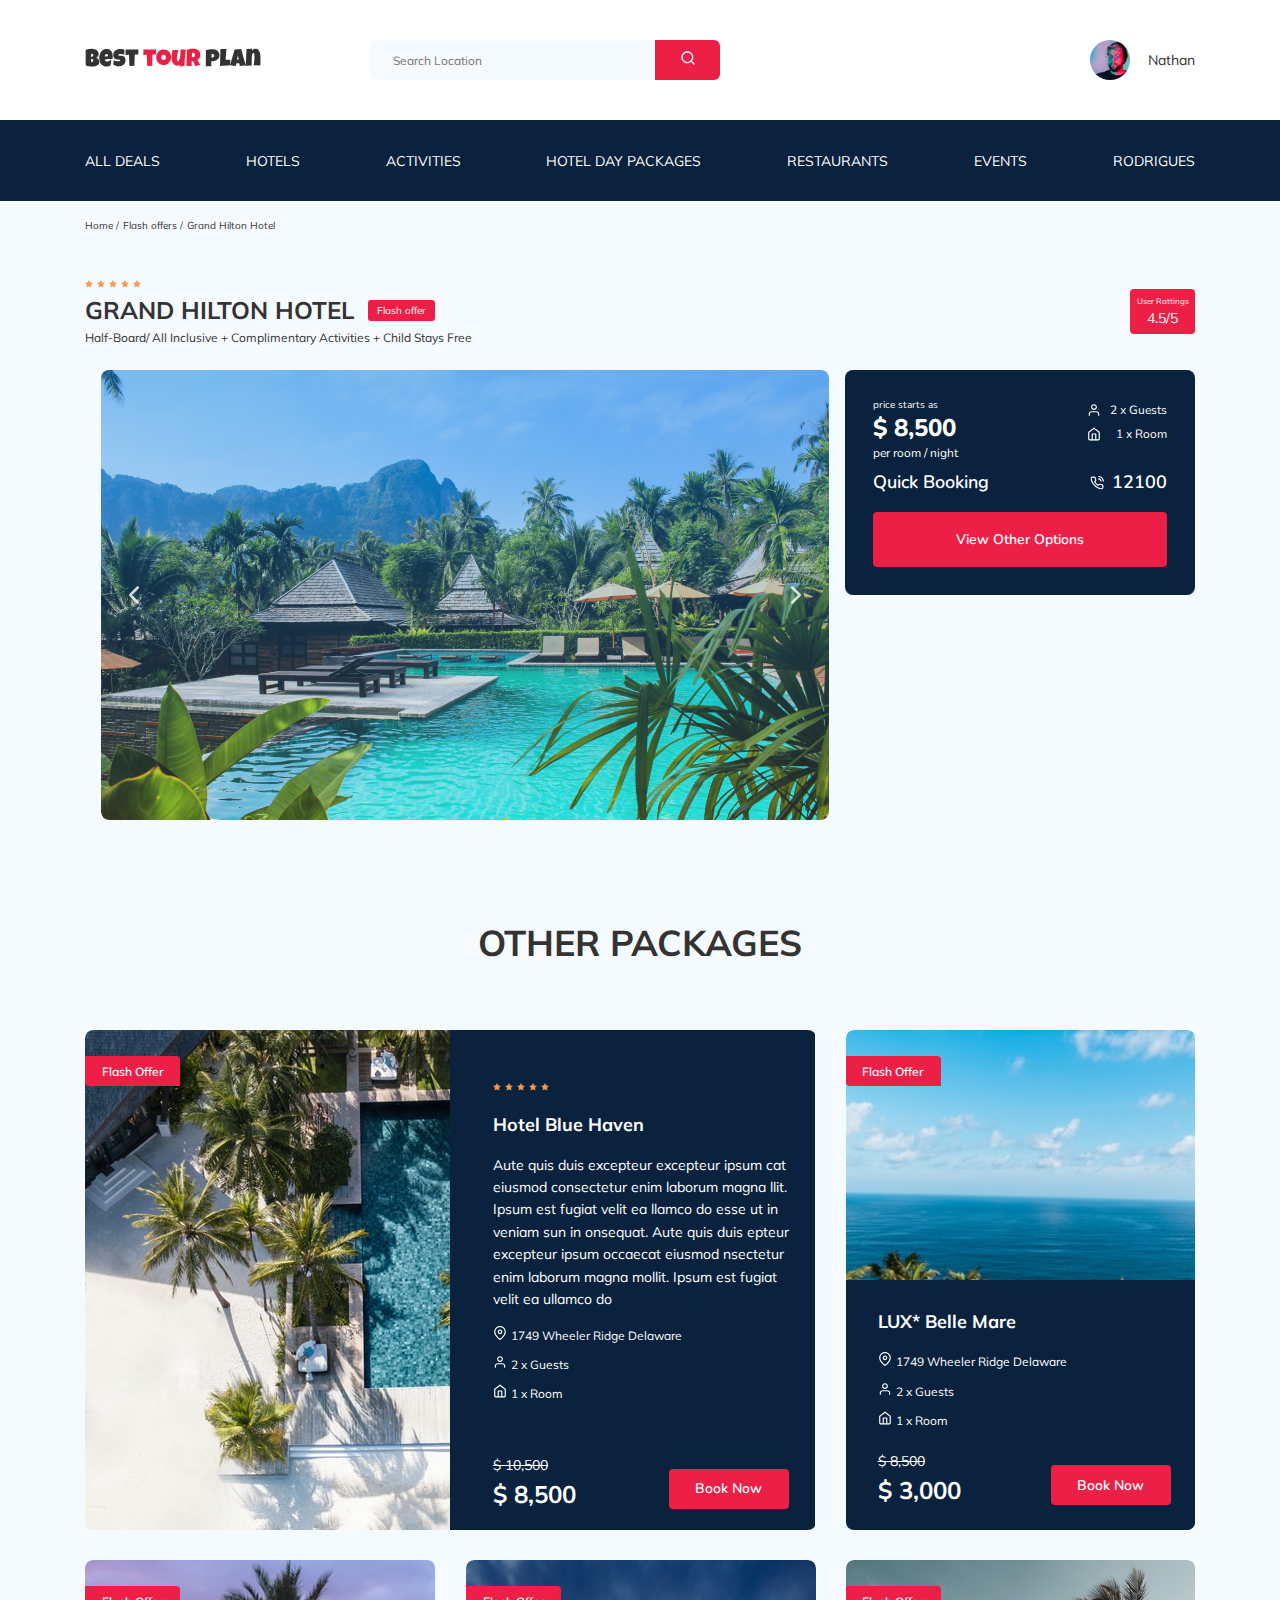
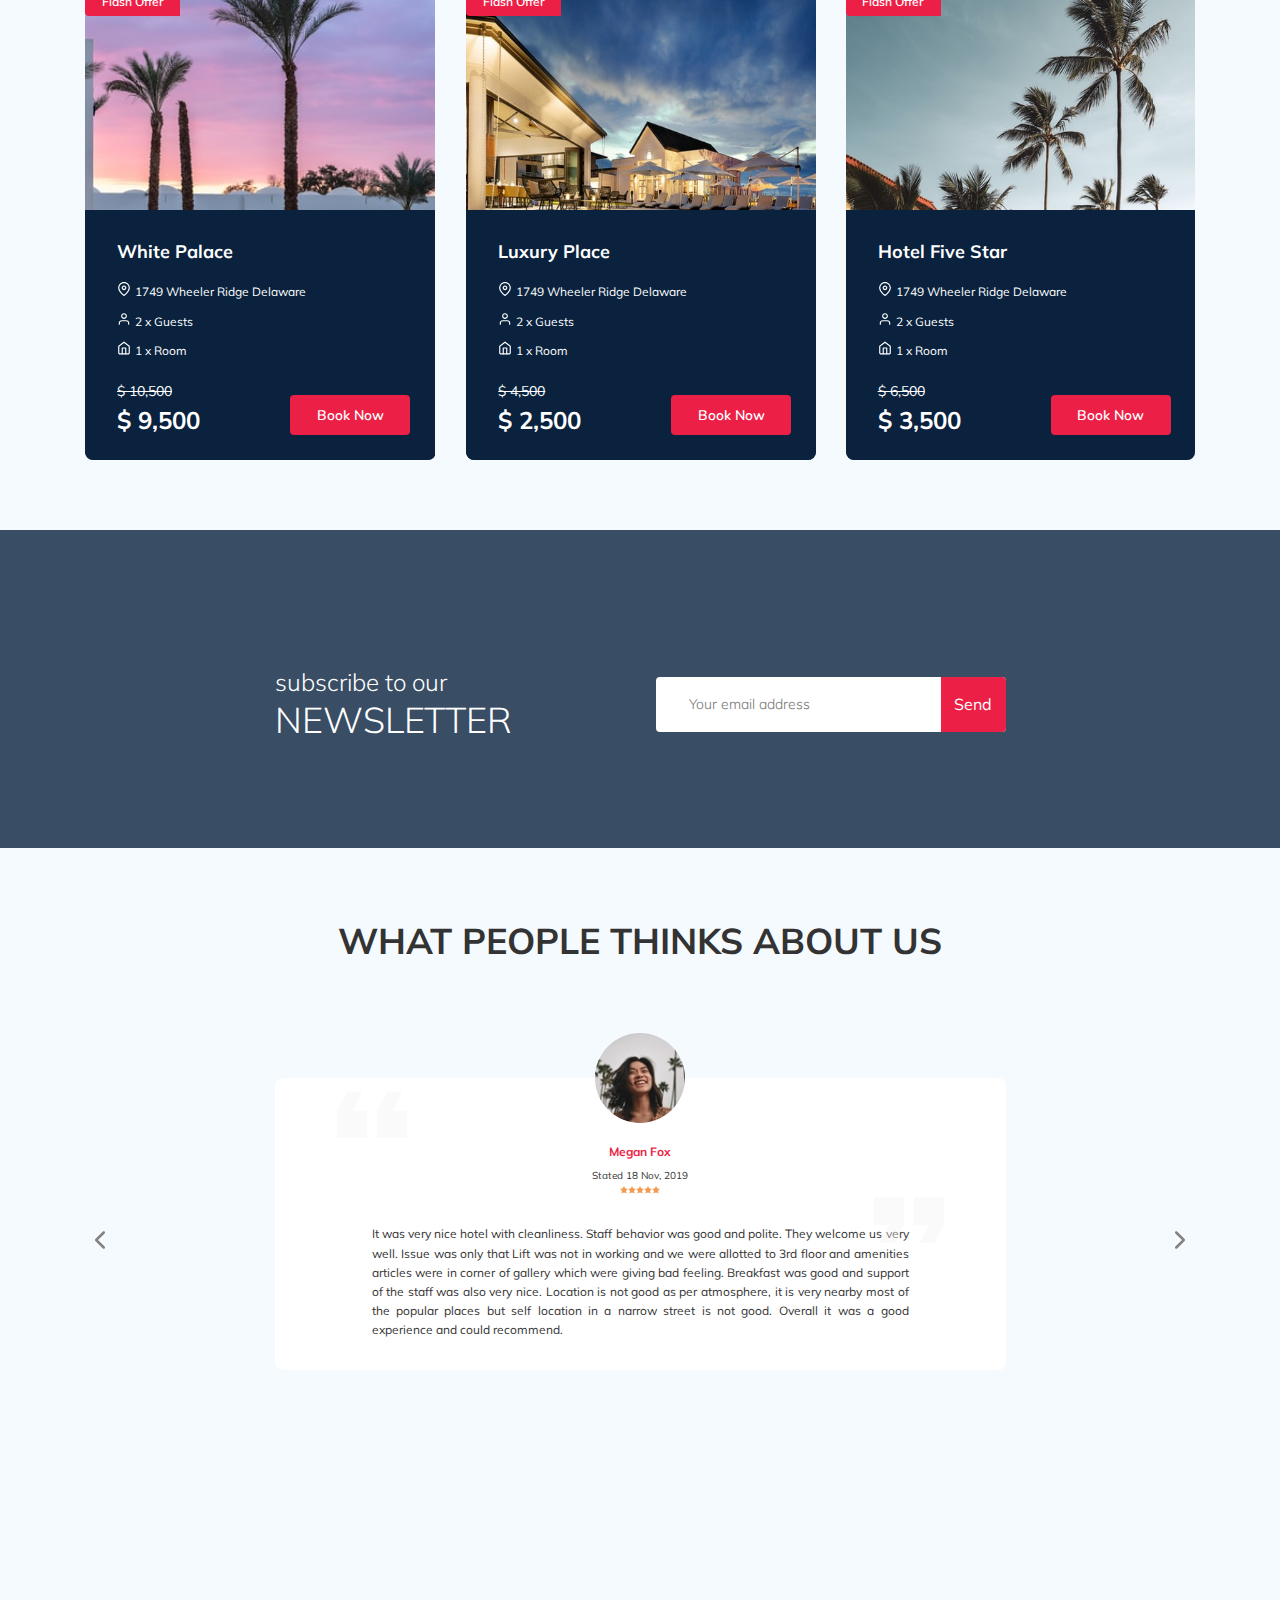
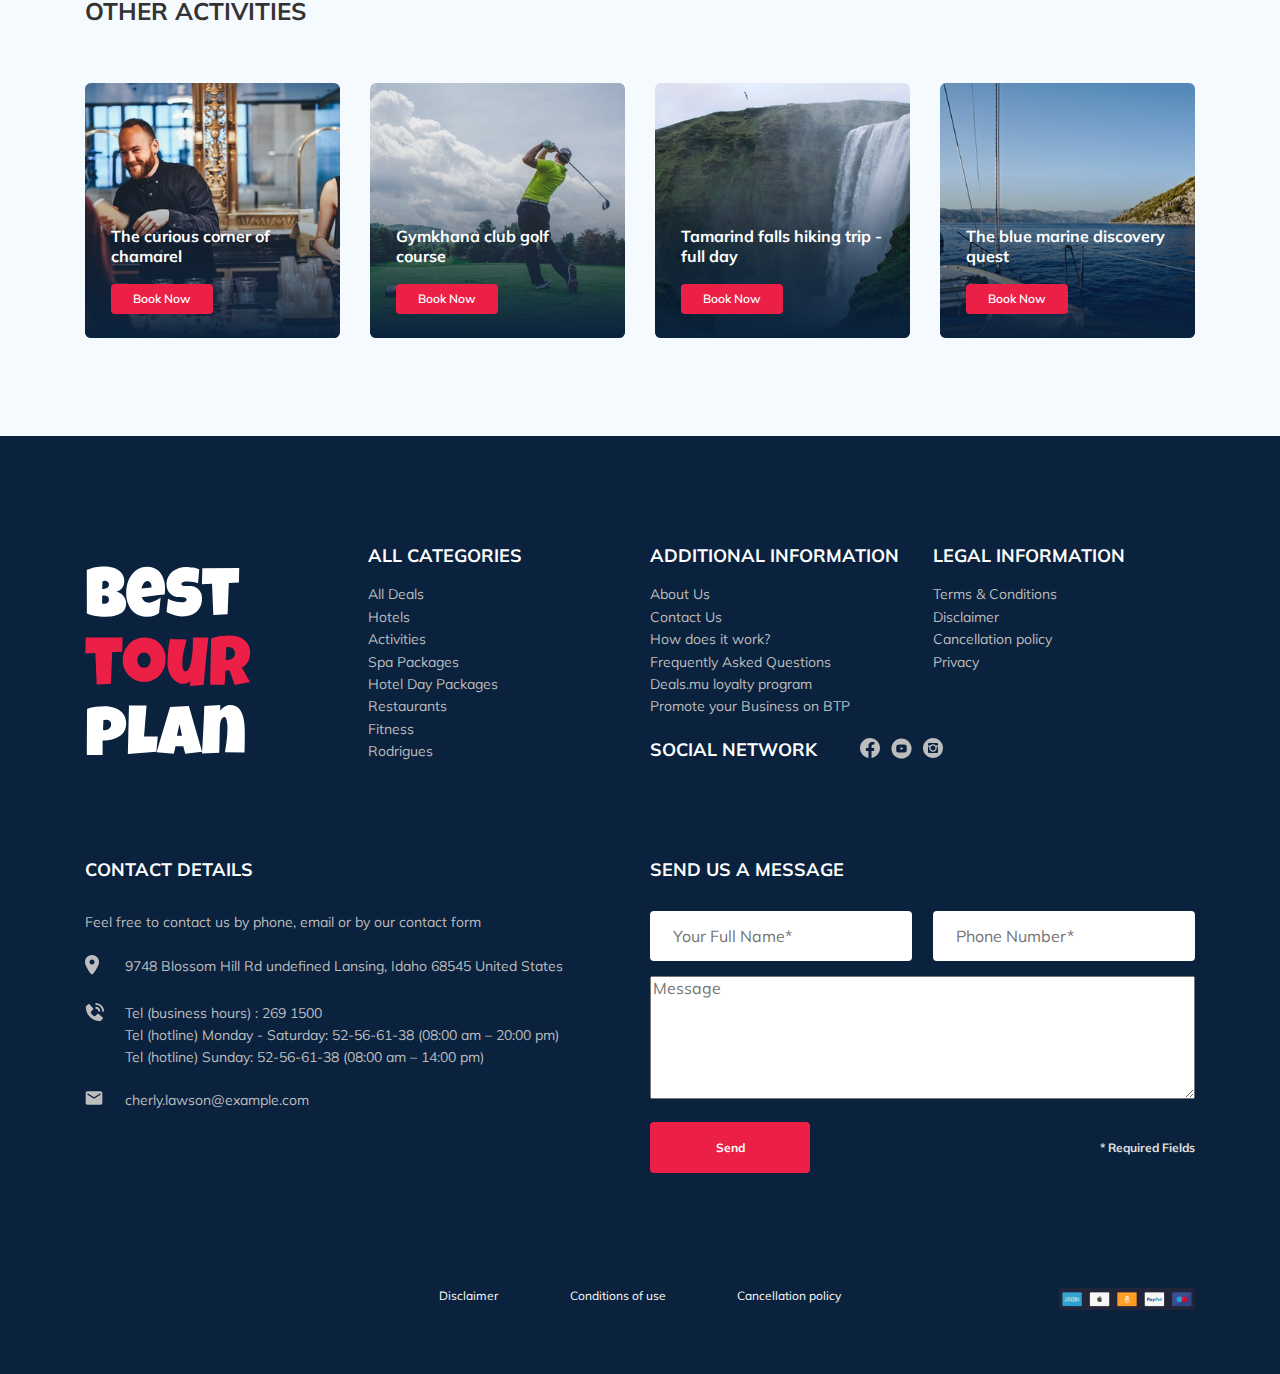
==== index.html @ febf0eed "fix: grid newsletter, footer" ====
<!DOCTYPE html>
<html lang="en">

<head>
  <meta charset="UTF-8" />
  <meta name="viewport" content="width=device-width, initial-scale=1.0" />
  <title>Best Tour Plan - Hotel Booking</title>
  <link href="https://fonts.googleapis.com/css2?family=Nunito:wght@400;600;700;800&display=swap" rel="stylesheet" />
  <link href="https://fonts.googleapis.com/css2?family=Muli:wght@300;400;600;700&display=swap" rel="stylesheet" />
  <link rel="stylesheet" href="css/swiper-bundle.min.css" />
  <link rel="stylesheet" href="css/style.css" />
</head>

<body>
  <header class="navbar navbar--mobile-fixed">
    <div class="container">
      <div class="navbar-top">
        <a href="#" class="logo">
          <img src="img/horizontal-logo.svg" alt="Logo: Best Tour Plan" class="logo__image" />
        </a>

        <form action="#" class="search navbar__search navbar__search--mobile-hidden">
          <input type="text" class="search__input" placeholder="Search Location" />
          <button class="search__button">
            <img src="img/search.svg" alt="Icon: search" />
          </button>
        </form>

        <a href="#" class="user navbar__user navbar__user--mobile-hidden">
          <img src="img/user-avatar.jpeg" alt="Avatar: Nathan" class="user__avatar" />
          <span class="user__name">Nathan</span>
        </a>
        <!-- /.user -->
        <button class="menu-button navbar-top__menu-button">
          <span class="menu-button__line"></span>
          <span class="menu-button__line"></span>
          <span class="menu-button__line"></span>
        </button>
        <!-- /.navbar-top__menu-btn -->
      </div>
      <!-- /.navbar-top -->
    </div>
    <!-- /.container -->
    <div class="navbar-bottom">
      <div class="container">
        <ul class="navbar-menu">
          <li class="navbar-menu__item navbar-menu__item--mobile-visible">
            <a href="#" class="user navbar__user navbar__user--mobile-visible">
              <img src="img/user-avatar.jpeg" alt="Avatar: Nathan" class="user__avatar" />
              <span class="user__name user__name--light">Nathan</span>
            </a>
          </li>
          <li class="navbar-menu__item navbar-menu__item--mobile-visible">
            <form action="#" class="search navbar__search navbar__search--mobile-visible">
              <input type="text" class="search__input" placeholder="Search Location" />
              <button class="search__button">
                <img src="img/search.svg" alt="Icon: search" />
              </button>
            </form>
          </li>
          <li class="navbar-menu__item">
            <a href="#" class="navbar-menu__link">All Deals</a>
          </li>
          <li class="navbar-menu__item">
            <a href="#" class="navbar-menu__link">Hotels</a>
          </li>
          <li class="navbar-menu__item">
            <a href="#" class="navbar-menu__link">Activities</a>
          </li>
          <li class="navbar-menu__item">
            <a href="#" class="navbar-menu__link">Hotel Day Packages</a>
          </li>
          <li class="navbar-menu__item">
            <a href="#" class="navbar-menu__link">Restaurants</a>
          </li>
          <li class="navbar-menu__item">
            <a href="#" class="navbar-menu__link">Events</a>
          </li>
          <li class="navbar-menu__item">
            <a href="#" class="navbar-menu__link">Rodrigues</a>
          </li>
        </ul>
        <!-- /.navbar-menu -->
      </div>
      <!-- /.container -->
    </div>
    <!-- /.navbar-bottom -->
  </header>
  <nav class="breadcrumb">
    <div class="container">
      <ul class="breadcrumb-list">
        <li class="breadcrumb-list__item">
          <a href="#" class="breadcrumb-list__link">Home</a>
        </li>
        <li class="breadcrumb-list__item">
          <a href="#" class="breadcrumb-list__link">Flash offers</a>
        </li>
        <li class="breadcrumb-list__item">
          Grand Hilton Hotel
        </li>
      </ul>
    </div>
  </nav>
  <!-- /.breadcrumb -->
  <section class="hotel">
    <div class="container">
      <div class="hotel-info">
        <div class="hotel-info__text">
          <div class="hotel-wrapper">
            <div class="stars">
              <img src="img/Star.svg" alt="star" />
              <img src="img/Star.svg" alt="star" />
              <img src="img/Star.svg" alt="star" />
              <img src="img/Star.svg" alt="star" />
              <img src="img/Star.svg" alt="star" />
            </div>
            <h1 class="hotel-name hotel-info__name">GRAND HILTON HOTEL</h1>
            <span class="offer hotel-info__offer">Flash offer</span>
          </div>
          <p class="hotel-description hotel-info__description">
            Half-Board/ All Inclusive + Complimentary Activities + Child Stays
            Free
          </p>
        </div>
        <!-- /.hotel-info__text -->
        <div data-toggle="modal" data-href="#rating-modal" class="rating hotel-info__rating">
          <span class="rating__text">User Rattings</span>
          <span class="rating__counter">4.5/5</span>
        </div>
        <!-- /.hotel-info__right -->
      </div>
      <!-- /.hotel-info -->
      <div class="hotel-grid">
        <!-- Slider main container -->
        <div class="swiper-container hotel-slider hotel__slider">
          <!-- Additional required wrapper -->
          <div class="swiper-wrapper">
            <!-- Slides -->
            <div class="swiper-slide hotel-slider__item">
              <img class="swiper-slide hotel-slider__item" src="img/slide.jpg" alt="slide" />
            </div>
            <div class="swiper-slide hotel-slider__item">
              <img class="swiper-slide hotel-slider__item" src="img/slide-2.jpg" alt="slide" />
            </div>
            <div class="swiper-slide hotel-slider__item">
              <img class="swiper-slide hotel-slider__item" src="img/slide-3.jpg" alt="slide" />
            </div>
          </div>

          <!-- If we need navigation buttons -->
          <button class="hotel-slider__button hotel-slider__button--prev"></button>
          <button class="hotel-slider__button hotel-slider__button--next"></button>
        </div>
        <!-- /.swiper-container -->

        <div class="hotel-page">
          <div class="booking">
            <div class="booking__info">
              <div class="booking__price">
                <span class="booking__start">price starts as</span>
                <span class="booking__pricetag">$ 8,500</span>
                <span class="booking__per-room">per room / night</span>
              </div>
              <div class="booking__room">
                <div class="booking__text">
                  <img src="img/user.svg" alt="Icon: user" class="booking__icon" />
                  <span class="booking__description">2 x Guests</span>
                </div>
                <div class="booking__text">
                  <img src="img/home.svg" alt="Icon: home" class="booking__icon" />
                  <span class="booking__description">1 x Room</span>
                </div>
              </div>
            </div>
            <!-- /.booking__info -->
            <div class="booking__call-center">
              <span class="booking__heading">Quick Booking</span>
              <a class="booking__number" href="tel:12100">
                <img src="img/phone-call.svg" alt="Icon: phone" />
                <span class="booking__num">12100</span>
              </a>
            </div>
            <!-- /.__booking__call-center -->
            <button data-toggle="modal" data-href="#booking-modal" class="button booking__button">
              View Other Options
            </button>
          </div>
          <div class="map">
            <div class="map">
              <iframe
                src="https://www.google.com/maps/embed?pb=!1m18!1m12!1m3!1d3952.0412755648777!2d98.29254741525266!3d7.890750807946416!2m3!1f0!2f0!3f0!3m2!1i1024!2i768!4f13.1!3m3!1m2!1s0x30503b7bfcd9f903%3A0xf7065fac1e3d7c48!2sDoubleTree%20by%20Hilton%20Phuket%20Banthai%20Resort!5e0!3m2!1sru!2sua!4v1595322228282!5m2!1sru!2sua"
                width="100%" height="213" frameborder="0" style="border: 0;" allowfullscreen="" aria-hidden="false"
                tabindex="0"></iframe>
            </div>
            <!-- /.map -->
          </div>
          <!-- /.map -->
        </div>
      </div>
      <!-- /.hotel-grid -->
    </div>
    <!-- /.container -->
  </section>
  <section class="other-packages">
    <div class="container">
      <h2 class="other-packages__title">Other Packages</h2>
      <div class="other-packages__wrapper other-packages__wrapper--first">
        <div class="package-layer package-layer__haven">
          <img src="img/package-haven.jpeg" alt="IMG: Hotel Blue Haven"
            class="package-layer__image package-layer__image--haven" />
          <button class="package-layer__button">Flash Offer</button>
          <div class="package-layer__grid package-layer__grid--haven">
            <div class="package-layer__rating">
              <img src="img/Star.svg" alt="star" />
              <img src="img/Star.svg" alt="star" />
              <img src="img/Star.svg" alt="star" />
              <img src="img/Star.svg" alt="star" />
              <img src="img/Star.svg" alt="star" />
            </div>
            <h3 class="package-layer__title package-layer__title--haven">
              Hotel Blue Haven
            </h3>
            <p class="package-layer__text">
              Aute quis duis excepteur excepteur ipsum cat eiusmod consectetur
              enim laborum magna llit. Ipsum est fugiat velit ea llamco do
              esse ut in veniam sun in onsequat. Aute quis duis epteur
              excepteur ipsum occaecat eiusmod nsectetur enim laborum magna
              mollit. Ipsum est fugiat velit ea ullamco do
            </p>
            <div class="package-info package-info--haven">
              <div class="package-info-text package-info-text--haven">
                <img src="img/map-pin.svg" alt="Icon: map-pin" class="package-info-text__icon" />
                <span class="package-info-text__description">1749 Wheeler Ridge Delaware</span>
              </div>
              <div class="package-info-user package-info-user--haven">
                <img src="img/user.svg" alt="Icon: user" class="package-info-user__icon" />
                <span class="package-info-user__description">2 x Guests</span>
              </div>
              <div class="package-info-room package-info-room--haven">
                <img src="img/home.svg" alt="Icon: home" class="package-info-room__icon" />
                <span class="package-info-room__description">1 x Room</span>
              </div>
            </div>
            <div class="package-price">
              <div class="package-price__info package-price__info--haven">
                <span class="package-price__full package-price__full--haven">$ 10,500</span>
                <span class="package-price__discount package-price__discount--haven">$ 8,500</span>
              </div>
              <button class="package-price__button package-price__button--haven">
                Book Now
              </button>
            </div>
          </div>
        </div>
        <div class="package-layer package-layer__mare">
          <img src="img/package-mare.jpeg" alt="IMG: LUX* Belle Mare"
            class="package-layer__image package-layer__image--mare" />
          <button class="package-layer__button">Flash Offer</button>
          <div class="package-layer__grid package-layer__grid--all">
            <h3 class="package-layer__title package-layer__title--all">
              LUX* Belle Mare
            </h3>
            <div class="package-info package-info--all">
              <div class="package-info-text package-info-text--all">
                <img src="img/map-pin.svg" alt="Icon: map-pin" class="package-info-text__icon" />
                <span class="package-info-text__description">1749 Wheeler Ridge Delaware</span>
              </div>
              <div class="package-info-user package-info-user--all">
                <img src="img/user.svg" alt="Icon: user" class="package-info-user__icon" />
                <span class="package-info-user__description">2 x Guests</span>
              </div>
              <div class="package-info-room package-info-room--all">
                <img src="img/home.svg" alt="Icon: home" class="package-info-room__icon" />
                <span class="package-info-room__description">1 x Room</span>
              </div>
            </div>
            <div class="package-price">
              <div class="package-price__info package-price__info--all">
                <span class="package-price__full package-price__full--all">$ 8,500</span>
                <span class="package-price__discount package-price__discount--all">$ 3,000</span>
              </div>
              <button class="package-price__button package-price__button--all">
                Book Now
              </button>
            </div>
          </div>
        </div>
        <!-- </div> -->
        <!-- wrapper-first -->
        <!-- <div class="other-packages__wrapper other-packages__wrapper--second"> -->
        <div class="package-layer package-layer__white">
          <img src="img/package-white.jpeg" alt="IMG: White Palace"
            class="package-layer__image package-layer__image--white" />
          <button class="package-layer__button">Flash Offer</button>
          <div class="package-layer__grid package-layer__grid--all">
            <h3 class="package-layer__title package-layer__title--all">
              White Palace
            </h3>
            <div class="package-info package-info--all">
              <div class="package-info-text package-info-text--all">
                <img src="img/map-pin.svg" alt="Icon: map-pin" class="package-info-text__icon" />
                <span class="package-info-text__description">1749 Wheeler Ridge Delaware</span>
              </div>
              <div class="package-info-user package-info-user--all">
                <img src="img/user.svg" alt="Icon: user" class="package-info-user__icon" />
                <span class="package-info-user__description">2 x Guests</span>
              </div>
              <div class="package-info-room package-info-room--all">
                <img src="img/home.svg" alt="Icon: home" class="package-info-room__icon" />
                <span class="package-info-room__description">1 x Room</span>
              </div>
            </div>
            <div class="package-price">
              <div class="package-price__info package-price__info--all">
                <span class="package-price__full package-price__full--all">$ 10,500</span>
                <span class="package-price__discount package-price__discount--all">$ 9,500</span>
              </div>
              <button class="package-price__button package-price__button--all">
                Book Now
              </button>
            </div>
          </div>
        </div>
        <div class="package-layer package-layer__luxury">
          <img src="img/package-luxury.jpeg" alt="IMG: Luxury Place"
            class="package-layer__image package-layer__image--luxury" />
          <button class="package-layer__button">Flash Offer</button>
          <div class="package-layer__grid package-layer__grid--all">
            <h3 class="package-layer__title package-layer__title--all">
              Luxury Place
            </h3>
            <div class="package-info package-info--all">
              <div class="package-info-text package-info-text--all">
                <img src="img/map-pin.svg" alt="Icon: map-pin" class="package-info-text__icon" />
                <span class="package-info-text__description">1749 Wheeler Ridge Delaware</span>
              </div>
              <div class="package-info-user package-info-user--all">
                <img src="img/user.svg" alt="Icon: user" class="package-info-user__icon" />
                <span class="package-info-user__description">2 x Guests</span>
              </div>
              <div class="package-info-room package-info-room--all">
                <img src="img/home.svg" alt="Icon: home" class="package-info-room__icon" />
                <span class="package-info-room__description">1 x Room</span>
              </div>
            </div>
            <div class="package-price">
              <div class="package-price__info package-price__info--all">
                <span class="package-price__full package-price__full--all">$ 4,500</span>
                <span class="package-price__discount package-price__discount--all">$ 2,500</span>
              </div>
              <button class="package-price__button package-price__button--all">
                Book Now
              </button>
            </div>
          </div>
        </div>
        <div class="package-layer package-layer__star">
          <img src="img/package-star.jpeg" alt="IMG: Hotel Five Star"
            class="package-layer__image package-layer__image--star" />
          <button class="package-layer__button">Flash Offer</button>
          <div class="package-layer__grid package-layer__grid--all">
            <h3 class="package-layer__title package-layer__title--all">
              Hotel Five Star
            </h3>
            <div class="package-info package-info--all">
              <div class="package-info-text package-info-text--all">
                <img src="img/map-pin.svg" alt="Icon: map-pin" class="package-info-text__icon" />
                <span class="package-info-text__description">1749 Wheeler Ridge Delaware</span>
              </div>
              <div class="package-info-user package-info-user--all">
                <img src="img/user.svg" alt="Icon: user" class="package-info-user__icon" />
                <span class="package-info-user__description">2 x Guests</span>
              </div>
              <div class="package-info-room package-info-room--all">
                <img src="img/home.svg" alt="Icon: home" class="package-info-room__icon" />
                <span class="package-info-room__description">1 x Room</span>
              </div>
            </div>
            <div class="package-price">
              <div class="package-price__info package-price__info--all">
                <span class="package-price__full package-price__full--all">$ 6,500</span>
                <span class="package-price__discount package-price__discount--all">$ 3,500</span>
              </div>
              <button class="package-price__button package-price__button--all">
                Book Now
              </button>
            </div>
          </div>
        </div>
      </div>
      <!-- /.other-packages__wrapper  other-packages__wrapper--second-->
    </div>
  </section>
  <section class="newsletter">
    <img class="newsletter__image" data-parallax="scroll" alt="" />
    <div class="newsletter-wrapper">
      <h2 class="newsletter-title newsletter__title">
        subscribe to our
        <span class="newsletter-title__strong">Newsletter</span>
      </h2>
      <form action="send.php" method="POST" class="subscribe newsletter__subscribe form">
        <input type="email" class="subscribe__input" placeholder="Your email address" name="email" required />
        <button class="subscribe__button">Send</button>
      </form>
    </div>
    <!-- /.newsletter-wrapper -->
  </section>
  <section class="reviews">
    <div class="container">
      <h2 class="reviews__title">What people thinks about us</h2>
      <div class="swiper-container reviews-slider">
        <div class="swiper-wrapper">
          <div class="swiper-slide">
            <div class="reviews-slider__item">
              <div class="reviews-slider__profile">
                <img src="img/reviews-avatar.jpeg" alt="Photo: Megan Fox" class="reviews-slider__avatar" />
                <h3 class="reviews-slider__username">Megan Fox</h3>
                <span class="reviews-slider__date">Stated 18 Nov, 2019</span>
                <div class="reviews-slider__rating">
                  <img src="img/Star.svg" alt="star" />
                  <img src="img/Star.svg" alt="star" />
                  <img src="img/Star.svg" alt="star" />
                  <img src="img/Star.svg" alt="star" />
                  <img src="img/Star.svg" alt="star" />
                </div>
              </div>
              <!-- /.reviews-slider__profile -->
              <p class="reviews-slider__text">
                It was very nice hotel with cleanliness. Staff behavior was
                good and polite. They welcome us very well. Issue was only
                that Lift was not in working and we were allotted to 3rd floor
                and amenities articles were in corner of gallery which were
                giving bad feeling. Breakfast was good and support of the
                staff was also very nice. Location is not good as per
                atmosphere, it is very nearby most of the popular places but
                self location in a narrow street is not good. Overall it was a
                good experience and could recommend.
              </p>
            </div>
            <!-- /.reviews-slider__item -->
          </div>
          <div class="swiper-slide">
            <div class="reviews-slider__item">
              <div class="reviews-slider__profile">
                <img src="img/reviews-avatar-2.jpeg" alt="Photo: Jek Forch" class="reviews-slider__avatar" />
                <h3 class="reviews-slider__username">Jek Forch</h3>
                <span class="reviews-slider__date">Stated 22 Jul, 2017</span>
                <div class="reviews-slider__rating">
                  <img src="img/Star.svg" alt="star" />
                  <img src="img/Star.svg" alt="star" />
                  <img src="img/Star.svg" alt="star" />
                  <img src="img/Star.svg" alt="star" />
                  <img src="img/Star.svg" alt="star" />
                </div>
              </div>
              <!-- /.reviews-slider__profile -->
              <p class="reviews-slider__text">
                Lorem ipsum dolor sit, amet consectetur adipisicing elit.
                Libero saepe laborum repellat obcaecati numquam, animi
                corrupti, accusamus reiciendis sunt impedit, cum quia odio
                quasi inventore. Cupiditate, officiis in sunt soluta nisi iste
                similique ipsam aliquid laboriosam aut quibusdam? Aperiam,
                temporibus! Alias quas nemo quam debitis recusandae ad
                mollitia quibusdam! Culpa quos natus aliquam quod architecto
                officia provident doloribus, autem hic reprehenderit
                accusantium consequatur recusandae ea dolorum magnam, nulla ab
                suscipit tenetur? Saepe, ducimus. Delectus doloribus quos
                voluptatum molestias unde aliquid error tempora ad eum
                reiciendis inventore accusantium quod veritatis, dolor
                quibusdam. Quae sequi magnam amet rem eum officia sint velit
                aliquam, non odio iste illum. Modi tenetur ad cum soluta
                maxime architecto cupiditate odit quos, ullam quibusdam,
                laudantium assumenda impedit.
              </p>
            </div>
            <!-- /.reviews-slider__item -->
          </div>
          <div class="swiper-slide">
            <div class="reviews-slider__item">
              <div class="reviews-slider__profile">
                <img src="img/reviews-avatar-3.jpeg" alt="Photo: Viki Brown" class="reviews-slider__avatar" />
                <h3 class="reviews-slider__username">Viki Brown</h3>
                <span class="reviews-slider__date">Stated 3 Seb, 2020</span>
                <div class="reviews-slider__rating">
                  <img src="img/Star.svg" alt="star" />
                  <img src="img/Star.svg" alt="star" />
                  <img src="img/Star.svg" alt="star" />
                  <img src="img/Star.svg" alt="star" />
                  <img src="img/Star.svg" alt="star" />
                </div>
              </div>
              <!-- /.reviews-slider__profile -->
              <p class="reviews-slider__text">
                Lorem ipsum dolor sit amet consectetur adipisicing elit. Minus
                ipsam fugiat minima, ut ullam vitae deserunt labore quibusdam
                nulla perferendis itaque incidunt molestiae, repellendus
                officiis praesentium beatae quasi neque quaerat error magni
                iusto veniam accusantium dignissimos. Hic voluptatibus quasi
                provident sed nisi iure laudantium sit blanditiis temporibus
                tempore dicta, neque exercitationem maxime quis perspiciatis
                ullam, illo aperiam nemo molestiae illum. In assumenda dolore
                expedita laborum qui, quis sunt fugiat molestias quod vitae
                deserunt odit quidem, eveniet perspiciatis consectetur!
                Adipisci, quia?
              </p>
            </div>
            <!-- /.reviews-slider__item -->
          </div>
        </div>
        <button class="reviews-slider__button reviews-slider__button--prev"></button>
        <button class="reviews-slider__button reviews-slider__button--next"></button>
      </div>
    </div>
  </section>
  <section class="activities">
    <div class="container">
      <h2 class="activities__title">Other Activities</h2>
      <div class="activities-wrapper">
        <div class="card activities__card">
          <img src="img/activity-1.jpeg" alt="The curious corner of chamarel" class="card__image" />
          <h3 class="card__title">The curious corner of chamarel</h3>
          <button class="card__button">Book Now</button>
        </div>
        <div class="card activities__card">
          <img src="img/activity-2.jpeg" alt="Gymkhana club golfcourse" class="card__image" />
          <h3 class="card__title">Gymkhana club golf course</h3>
          <button class="card__button">Book Now</button>
        </div>
        <div class="card activities__card">
          <img src="img/activity-3.jpeg" alt="Tamarind falls hikingtrip - full day" class="card__image" />
          <h3 class="card__title">Tamarind falls hiking trip - full day</h3>
          <button class="card__button">Book Now</button>
        </div>
        <div class="card activities__card">
          <img src="img/activity-4.jpeg" alt="The blue marine discoveryquest" class="card__image" />
          <h3 class="card__title">The blue marine discovery quest</h3>
          <button class="card__button">Book Now</button>
        </div>
      </div>
    </div>
  </section>
  <footer class="footer">
    <div class="container">
      <div class="footer-wrapper">
        <img src="img/vartical-logo.svg" alt="Logo: Best Tour Plan" class="logo footer__logo" />
        <div class="footer__list footer__categories">
          <h3 class="footer__title">ALL CATEGORIES</h3>
          <ul class="footer__ul">
            <li class="footer__item">
              <a href="#" class="footer__link">All Deals</a>
            </li>
            <li class="footer__item">
              <a href="#" class="footer__link">Hotels</a>
            </li>
            <li class="footer__item">
              <a href="#" class="footer__link">Activities</a>
            </li>
            <li class="footer__item">
              <a href="#" class="footer__link">Spa Packages</a>
            </li>
            <li class="footer__item">
              <a href="#" class="footer__link">Hotel Day Packages</a>
            </li>
            <li class="footer__item">
              <a href="#" class="footer__link">Restaurants</a>
            </li>
            <li class="footer__item">
              <a href="#" class="footer__link">Fitness</a>
            </li>
            <li class="footer__item">
              <a href="#" class="footer__link">Rodrigues</a>
            </li>
          </ul>
        </div>
        <div class="footer__list footer__additional">
          <h3 class="footer__title">ADDITIONAL INFORMATION</h3>
          <ul class="footer__ul">
            <li class="footer__item">
              <a href="#" class="footer__link">About Us</a>
            </li>
            <li class="footer__item">
              <a href="#" class="footer__link">Contact Us</a>
            </li>
            <li class="footer__item">
              <a href="#" class="footer__link">How does it work?</a>
            </li>
            <li class="footer__item">
              <a href="#" class="footer__link">Frequently Asked Questions</a>
            </li>
            <li class="footer__item">
              <a href="#" class="footer__link">Deals.mu loyalty program</a>
            </li>
            <li class="footer__item">
              <a href="#" class="footer__link">Promote your Business on BTP</a>
            </li>
          </ul>
        </div>
        <div class="footer__social-network">
          <h3 class="footer__title footer__title--inline">Social Network</h3>
          <div class="footer__social-links">
            <a href="#" class="footer__link">
              <img src="img/facebook.svg" alt="Icon: facebook" />
            </a>
            <a href="#" class="footer__link">
              <img src="img/youtube.svg" alt="Icon: youtube" />
            </a>
            <a href="#" class="footer__link">
              <img src="img/instagram.svg" alt="Icon: instagram" />
            </a>
          </div>
        </div>
        <div class="footer__list footer__legal">
          <h3 class="footer__title">LEGAL INFORMATION</h3>
          <ul class="footer__ul">
            <li class="footer__item">
              <a href="#" class="footer__link">Terms & Conditions</a>
            </li>
            <li class="footer__item">
              <a href="#" class="footer__link">Disclaimer</a>
            </li>
            <li class="footer__item">
              <a href="#" class="footer__link">Cancellation policy</a>
            </li>
            <li class="footer__item">
              <a href="#" class="footer__link">Privacy</a>
            </li>
          </ul>
        </div>
        <div class="footer__contact-details">
          <h3 class="footer__title footer__title--mb-3">Contact Details</h3>
          <p class="footer__text">
            Feel free to contact us by phone, email or by our contact form
          </p>
          <ul class="footer__ul">
            <li class="footer__item footer__item--mb-2">
              <div class="footer__icon-wrapper">
                <img class="footer__icon" src="img/map-marker.svg" alt="Icon: map" />
              </div>
              9748 Blossom Hill Rd undefined Lansing, Idaho 68545 United
              States
            </li>
            <li class="footer__item footer__item--mb-2">
              <div class="footer__icon-wrapper">
                <img class="footer__icon" src="img/phone-calls.svg" alt="Icon: phone-call" />
              </div>

              Tel (business hours) : 269 1500<br />
              Tel (hotline) Monday - Saturday: 52-56-61-38 (08:00 am – 20:00
              pm)<br />
              Tel (hotline) Sunday: 52-56-61-38 (08:00 am – 14:00 pm)<br />
            </li>
            <li class="footer__item footer__item--mb-2">
              <div class="footer__icon-wrapper">
                <img class="footer__icon" src="img/email.svg" alt="Icon: email" />
              </div>

              cherly.lawson@example.com
            </li>
          </ul>
        </div>
        <div class="footer__contact-form">
          <h3 class="footer__title footer__title--mb-3">Send us a message</h3>
          <form action="send.php" method="POST" class="form footer__form">
            <div class="footer__input-group">
              <input type="text" class="input footer__input" placeholder="Your Full Name*" name="name" required />
            </div>
            <div class="footer__input-group">
              <input type="tel" class="input footer__input" placeholder="Phone Number*" name="phone" id="phone"
                minlength="10" required />
            </div>
            <textarea placeholder="Message" class="footer__message" name="message"></textarea>
            <button class="button footer__button" type="submit">Send</button>
            <span class="footer__info">* Required Fields</span>
          </form>
        </div>
        <!-- /.footer__contact-form -->
        <div class="footer__about-info">
          <span class="footer__about-text">Disclaimer</span>
          <span class="footer__about-text">Conditions of use</span>
          <span class="footer__about-text"> Cancellation policy</span>
        </div>
        <img src="img/pay-card.png" alt="Photo: pay-card" class="footer__pay-card" />
      </div>
    </div>
  </footer>
  <div class="modal" id="booking-modal">
    <div class="modal__overlay"></div>
    <!-- /.modal__overlay -->
    <div class="modal__dialog">
      <a href="#" class="modal__close">
        <img src="img/close.svg" alt="icon: close" />
      </a>
      <h3 class="modal__title modal__title--mb-3">Booking</h3>
      <form action="send.php" method="POST" class="modal__form form">
        <input type="text" class="input modal__input" placeholder="Your Full Name*" name="name" required
          minlength="2" />
        <input type="tel" class="input modal__input" placeholder="Phone Number*" name="phone" id="phone" minlength="10"
          required />
        <input type="email" class="input modal__input" placeholder="Email*" name="email" required />
        <textarea placeholder="Message" class="message modal__message" name="message"></textarea>
        <button class="button modal__button" type="submit">Send</button>
        <span class="modal__info">* Required Fields</span>
      </form>
    </div>
    <!-- /.modal__dialog -->
  </div>
  <!-- /.modal -->
  <script src="js/jquery-3.5.1.min.js" defer></script>
  <script src="js/jquery.maskedinput.min.js" defer></script>
  <script src="js/parallax.min.js" defer></script>
  <script src="js/swiper-bundle.min.js" defer></script>
  <script src="js/jquery.validate.min.js" defer></script>
  <script src="js/main.js" defer></script>
</body>

</html>
---- css/style.css ----
* {
  -webkit-box-sizing: border-box;
          box-sizing: border-box;
}

body {
  font-family: 'Muli', sans-serif;
  background-color: #F5FAFE;
  color: #333333;
}

.container {
  max-width: 1110px;
  margin: auto;
}

img {
  max-width: 100%;
}

.booking {
  font-family: Nunito;
}

.input {
  background-color: #ffffff;
  border-radius: 4px;
  border: none;
  padding: 0 23px;
  height: 50px;
}

.input:active, .input:hover, .input:focus {
  outline: 0;
  outline-offset: 0;
}

.message {
  background-color: #ffffff;
  border-radius: 4px;
  padding: 18px 23px;
  border: none;
  min-height: 123px;
}

.message:active, .message:hover, .message:focus {
  outline: 0;
  outline-offset: 0;
}

.button {
  min-width: 160px;
  min-height: 50px;
  padding: 18px;
  font-style: normal;
  font-weight: bold;
  font-size: 12px;
  line-height: 15px;
  color: #ffffff;
  background-color: #EC1F46;
  border-radius: 4px;
  border: none;
  cursor: pointer;
}

.button:active, .button:hover, .button:focus {
  outline: 0;
  outline-offset: 0;
}

.form {
  display: -webkit-box;
  display: -ms-flexbox;
  display: flex;
  -webkit-box-align: center;
      -ms-flex-align: center;
          align-items: center;
  -webkit-box-pack: justify;
      -ms-flex-pack: justify;
          justify-content: space-between;
  -ms-flex-wrap: wrap;
      flex-wrap: wrap;
}

.invalid {
  color: #EC1F46;
  border-bottom: 1px solid #EC1F46;
}

/*! normalize.css v8.0.1 | MIT License | github.com/necolas/normalize.css */
/* Document
   ========================================================================== */
/**
 * 1. Correct the line height in all browsers.
 * 2. Prevent adjustments of font size after orientation changes in iOS.
 */
html {
  line-height: 1.15;
  /* 1 */
  -webkit-text-size-adjust: 100%;
  /* 2 */
}

/* Sections
   ========================================================================== */
/**
 * Remove the margin in all browsers.
 */
body {
  margin: 0;
}

/**
 * Render the `main` element consistently in IE.
 */
main {
  display: block;
}

/**
 * Correct the font size and margin on `h1` elements within `section` and
 * `article` contexts in Chrome, Firefox, and Safari.
 */
h1 {
  font-size: 2em;
  margin: 0.67em 0;
}

/* Grouping content
   ========================================================================== */
/**
 * 1. Add the correct box sizing in Firefox.
 * 2. Show the overflow in Edge and IE.
 */
hr {
  -webkit-box-sizing: content-box;
          box-sizing: content-box;
  /* 1 */
  height: 0;
  /* 1 */
  overflow: visible;
  /* 2 */
}

/**
 * 1. Correct the inheritance and scaling of font size in all browsers.
 * 2. Correct the odd `em` font sizing in all browsers.
 */
pre {
  font-family: monospace, monospace;
  /* 1 */
  font-size: 1em;
  /* 2 */
}

/* Text-level semantics
   ========================================================================== */
/**
 * Remove the gray background on active links in IE 10.
 */
a {
  background-color: transparent;
}

/**
 * 1. Remove the bottom border in Chrome 57-
 * 2. Add the correct text decoration in Chrome, Edge, IE, Opera, and Safari.
 */
abbr[title] {
  border-bottom: none;
  /* 1 */
  text-decoration: underline;
  /* 2 */
  -webkit-text-decoration: underline dotted;
          text-decoration: underline dotted;
  /* 2 */
}

/**
 * Add the correct font weight in Chrome, Edge, and Safari.
 */
b,
strong {
  font-weight: bolder;
}

/**
 * 1. Correct the inheritance and scaling of font size in all browsers.
 * 2. Correct the odd `em` font sizing in all browsers.
 */
code,
kbd,
samp {
  font-family: monospace, monospace;
  /* 1 */
  font-size: 1em;
  /* 2 */
}

/**
 * Add the correct font size in all browsers.
 */
small {
  font-size: 80%;
}

/**
 * Prevent `sub` and `sup` elements from affecting the line height in
 * all browsers.
 */
sub,
sup {
  font-size: 75%;
  line-height: 0;
  position: relative;
  vertical-align: baseline;
}

sub {
  bottom: -0.25em;
}

sup {
  top: -0.5em;
}

/* Embedded content
   ========================================================================== */
/**
 * Remove the border on images inside links in IE 10.
 */
img {
  border-style: none;
}

/* Forms
   ========================================================================== */
/**
 * 1. Change the font styles in all browsers.
 * 2. Remove the margin in Firefox and Safari.
 */
button,
input,
optgroup,
select,
textarea {
  font-family: inherit;
  /* 1 */
  font-size: 100%;
  /* 1 */
  line-height: 1.15;
  /* 1 */
  margin: 0;
  /* 2 */
}

/**
 * Show the overflow in IE.
 * 1. Show the overflow in Edge.
 */
button,
input {
  /* 1 */
  overflow: visible;
}

/**
 * Remove the inheritance of text transform in Edge, Firefox, and IE.
 * 1. Remove the inheritance of text transform in Firefox.
 */
button,
select {
  /* 1 */
  text-transform: none;
}

/**
 * Correct the inability to style clickable types in iOS and Safari.
 */
button,
[type="button"],
[type="reset"],
[type="submit"] {
  -webkit-appearance: button;
}

/**
 * Remove the inner border and padding in Firefox.
 */
button::-moz-focus-inner,
[type="button"]::-moz-focus-inner,
[type="reset"]::-moz-focus-inner,
[type="submit"]::-moz-focus-inner {
  border-style: none;
  padding: 0;
}

/**
 * Restore the focus styles unset by the previous rule.
 */
button:-moz-focusring,
[type="button"]:-moz-focusring,
[type="reset"]:-moz-focusring,
[type="submit"]:-moz-focusring {
  outline: 1px dotted ButtonText;
}

/**
 * Correct the padding in Firefox.
 */
fieldset {
  padding: 0.35em 0.75em 0.625em;
}

/**
 * 1. Correct the text wrapping in Edge and IE.
 * 2. Correct the color inheritance from `fieldset` elements in IE.
 * 3. Remove the padding so developers are not caught out when they zero out
 *    `fieldset` elements in all browsers.
 */
legend {
  -webkit-box-sizing: border-box;
          box-sizing: border-box;
  /* 1 */
  color: inherit;
  /* 2 */
  display: table;
  /* 1 */
  max-width: 100%;
  /* 1 */
  padding: 0;
  /* 3 */
  white-space: normal;
  /* 1 */
}

/**
 * Add the correct vertical alignment in Chrome, Firefox, and Opera.
 */
progress {
  vertical-align: baseline;
}

/**
 * Remove the default vertical scrollbar in IE 10+.
 */
textarea {
  overflow: auto;
}

/**
 * 1. Add the correct box sizing in IE 10.
 * 2. Remove the padding in IE 10.
 */
[type="checkbox"],
[type="radio"] {
  -webkit-box-sizing: border-box;
          box-sizing: border-box;
  /* 1 */
  padding: 0;
  /* 2 */
}

/**
 * Correct the cursor style of increment and decrement buttons in Chrome.
 */
[type="number"]::-webkit-inner-spin-button,
[type="number"]::-webkit-outer-spin-button {
  height: auto;
}

/**
 * 1. Correct the odd appearance in Chrome and Safari.
 * 2. Correct the outline style in Safari.
 */
[type="search"] {
  -webkit-appearance: textfield;
  /* 1 */
  outline-offset: -2px;
  /* 2 */
}

/**
 * Remove the inner padding in Chrome and Safari on macOS.
 */
[type="search"]::-webkit-search-decoration {
  -webkit-appearance: none;
}

/**
 * 1. Correct the inability to style clickable types in iOS and Safari.
 * 2. Change font properties to `inherit` in Safari.
 */
::-webkit-file-upload-button {
  -webkit-appearance: button;
  /* 1 */
  font: inherit;
  /* 2 */
}

/* Interactive
   ========================================================================== */
/*
 * Add the correct display in Edge, IE 10+, and Firefox.
 */
details {
  display: block;
}

/*
 * Add the correct display in all browsers.
 */
summary {
  display: list-item;
}

/* Misc
   ========================================================================== */
/**
 * Add the correct display in IE 10+.
 */
template {
  display: none;
}

/**
 * Add the correct display in IE 10.
 */
[hidden] {
  display: none;
}

.navbar {
  background-color: #ffffff;
}

.navbar-top {
  display: -webkit-box;
  display: -ms-flexbox;
  display: flex;
  -webkit-box-align: center;
      -ms-flex-align: center;
          align-items: center;
  -webkit-box-pack: justify;
      -ms-flex-pack: justify;
          justify-content: space-between;
  padding-top: 40px;
  padding-bottom: 40px;
}

.navbar-top__menu-button {
  display: none;
}

.navbar-top__menu-button:active, .navbar-top__menu-button:hover, .navbar-top__menu-button:focus {
  outline: 0;
  outline-offset: 0;
}

.navbar__search {
  margin-right: auto;
  margin-left: 108px;
}

.navbar-bottom {
  background-color: #0A223D;
}

.navbar-menu {
  list-style: none;
  margin: 0;
  padding: 31px 0;
  display: -webkit-box;
  display: -ms-flexbox;
  display: flex;
  -webkit-box-align: center;
      -ms-flex-align: center;
          align-items: center;
  -webkit-box-pack: justify;
      -ms-flex-pack: justify;
          justify-content: space-between;
  color: #ffffff;
}

.navbar-menu__link {
  color: inherit;
  text-decoration: none;
  text-transform: uppercase;
  font-size: 14px;
  line-height: 18px;
}

.navbar-menu__item--mobile-visible {
  display: none;
}

.navbar .logo__image {
  width: 177px;
}

.search {
  display: -webkit-box;
  display: -ms-flexbox;
  display: flex;
  position: relative;
  overflow: hidden;
  border-radius: 6px;
  height: 40px;
}

.search__input {
  width: 350px;
  height: 100%;
  padding-left: 23px;
  padding-right: 75px;
  background-color: #F5FAFE;
  border: none;
  font-size: 12px;
  line-height: 15px;
  color: #333333;
  cursor: pointer;
}

.search__input:active, .search__input:hover, .search__input:focus {
  outline: 0;
  outline-offset: 0;
}

.search__button {
  position: absolute;
  top: 0;
  right: 0;
  width: 65px;
  height: 100%;
  border: none;
  background-color: #EC1F46;
  cursor: pointer;
}

.search__button:active, .search__button:hover, .search__button:focus {
  outline: 0;
  outline-offset: 0;
}

.user {
  display: -webkit-box;
  display: -ms-flexbox;
  display: flex;
  -webkit-box-align: center;
      -ms-flex-align: center;
          align-items: center;
  text-decoration: none;
}

.user__avatar {
  width: 40px;
  height: 40px;
  border-radius: 50%;
  -o-object-fit: cover;
     object-fit: cover;
}

.user__name {
  margin-left: 18px;
  font-size: 14px;
  line-height: 18px;
  color: #333333;
}

.breadcrumb-list {
  display: -webkit-box;
  display: -ms-flexbox;
  display: flex;
  -webkit-box-align: center;
      -ms-flex-align: center;
          align-items: center;
  padding: 18px 0;
  margin: 0;
  list-style: none;
}

.breadcrumb-list__item {
  font-size: 10px;
  line-height: 13px;
}

.breadcrumb-list__item:not(:last-child)::after {
  content: '/';
  margin-right: 4px;
}

.breadcrumb-list__link {
  text-decoration: none;
  color: inherit;
}

.hotel {
  padding-top: 23px;
  padding-bottom: 70px;
}

.hotel-info {
  display: -webkit-box;
  display: -ms-flexbox;
  display: flex;
  -webkit-box-align: center;
      -ms-flex-align: center;
          align-items: center;
  -webkit-box-pack: justify;
      -ms-flex-pack: justify;
          justify-content: space-between;
  padding-bottom: 20px;
}

.hotel-info__offer {
  margin-left: 14px;
  margin-top: 4px;
}

.hotel-info__name {
  margin-top: 4px;
  margin-bottom: 0;
}

.hotel-info__description {
  margin: 5px 0;
}

.hotel-name {
  font-size: 24px;
  line-height: 30px;
}

.hotel-wrapper {
  display: -webkit-box;
  display: -ms-flexbox;
  display: flex;
  -ms-flex-wrap: wrap;
      flex-wrap: wrap;
  -webkit-box-align: center;
      -ms-flex-align: center;
          align-items: center;
}

.hotel-description {
  font-size: 12px;
  line-height: 15px;
}

.hotel-grid {
  display: -webkit-box;
  display: -ms-flexbox;
  display: flex;
  -webkit-box-pack: justify;
      -ms-flex-pack: justify;
          justify-content: space-between;
}

.hotel-page {
  display: -webkit-box;
  display: -ms-flexbox;
  display: flex;
  -webkit-box-orient: vertical;
  -webkit-box-direction: normal;
      -ms-flex-direction: column;
          flex-direction: column;
  -webkit-box-pack: justify;
      -ms-flex-pack: justify;
          justify-content: space-between;
}

.hotel-slider {
  width: 728px;
  height: 450px;
}

.hotel-slider__item {
  width: 100%;
  height: 100%;
  position: relative;
  border-radius: 8px;
  overflow: hidden;
}

.hotel-slider__item::after {
  content: '';
  width: 100%;
  height: 100%;
  position: absolute;
  top: 0;
  bottom: 0;
  right: 0;
  left: 0;
  background: -webkit-gradient(linear, left top, left bottom, from(rgba(0, 122, 223, 0.48)), to(rgba(255, 255, 255, 0.128)));
  background: linear-gradient(180deg, rgba(0, 122, 223, 0.48) 0%, rgba(255, 255, 255, 0.128) 100%);
  z-index: 10;
}

.hotel-slider__button {
  top: 50%;
  -webkit-transform: translateY(-50%);
          transform: translateY(-50%);
  z-index: 99;
  position: absolute;
  width: 30px;
  height: 30px;
  border: none;
  cursor: pointer;
  background-color: transparent;
}

.hotel-slider__button:active, .hotel-slider__button:hover, .hotel-slider__button:focus {
  outline: 0;
  outline-offset: 0;
}

.hotel-slider__button--next {
  right: 18px;
  background-image: url(../img/arrow-next.svg);
  background-repeat: no-repeat;
  background-position: center;
  background-size: 10px;
}

.hotel-slider__button--prev {
  left: 18px;
  background-image: url(../img/arrow-prev.svg);
  background-repeat: no-repeat;
  background-position: center;
  background-size: 10px;
}

.stars {
  -ms-flex-preferred-size: 100%;
      flex-basis: 100%;
}

.offer {
  font-size: 10px;
  line-height: 13px;
  padding: 4px 9px;
  background-color: #EC1F46;
  color: #ffffff;
  border-radius: 3px;
}

.rating {
  max-width: 65px;
  min-height: 45px;
  text-align: center;
  background-color: #EC1F46;
  color: #ffffff;
  border-radius: 4px;
  cursor: pointer;
}

.rating__text {
  font-size: 8px;
  line-height: 10px;
}

.rating__counter {
  font-size: 14px;
  line-height: 18px;
}

.booking {
  background-color: #0A223D;
  color: #ffffff;
  border-radius: 8px;
  width: 350px;
  min-height: 210px;
  padding: 28px;
}

.booking__info {
  display: -webkit-box;
  display: -ms-flexbox;
  display: flex;
  -webkit-box-pack: justify;
      -ms-flex-pack: justify;
          justify-content: space-between;
  margin-bottom: 9px;
}

.booking__price {
  display: -webkit-box;
  display: -ms-flexbox;
  display: flex;
  -webkit-box-orient: vertical;
  -webkit-box-direction: normal;
      -ms-flex-direction: column;
          flex-direction: column;
}

.booking__start {
  font-size: 10px;
  line-height: 14px;
  font-weight: normal;
}

.booking__pricetag {
  font-style: normal;
  font-weight: 800;
  font-size: 24px;
  line-height: 33px;
}

.booking__per-room {
  font-style: normal;
  font-weight: normal;
  font-size: 12px;
  line-height: 16px;
}

.booking__room {
  margin-top: 4px;
}

.booking__text {
  display: -webkit-box;
  display: -ms-flexbox;
  display: flex;
  -webkit-box-align: center;
      -ms-flex-align: center;
          align-items: center;
  -webkit-box-pack: justify;
      -ms-flex-pack: justify;
          justify-content: space-between;
  margin-bottom: 8px;
  font-style: normal;
  font-weight: normal;
  font-size: 12px;
  line-height: 16px;
}

.booking__description {
  margin-left: 9px;
}

.booking__call-center {
  display: -webkit-box;
  display: -ms-flexbox;
  display: flex;
  -webkit-box-align: center;
      -ms-flex-align: center;
          align-items: center;
  -webkit-box-pack: justify;
      -ms-flex-pack: justify;
          justify-content: space-between;
  margin-bottom: 17px;
}

.booking__heading {
  font-style: normal;
  font-weight: 600;
  font-size: 18px;
  line-height: 25px;
}

.booking__number {
  display: -webkit-box;
  display: -ms-flexbox;
  display: flex;
  -webkit-box-align: center;
      -ms-flex-align: center;
          align-items: center;
  -webkit-box-pack: justify;
      -ms-flex-pack: justify;
          justify-content: space-between;
  text-decoration: none;
  color: inherit;
  font-weight: 600;
  font-size: 18px;
  line-height: 25px;
}

.booking__num {
  margin-left: 8px;
}

.booking__button {
  width: 100%;
  min-height: 45px;
  border-radius: 4px;
  background-color: #EC1F46;
  border: none;
  color: #ffffff;
  cursor: pointer;
  font-weight: 600;
  font-size: 14px;
  line-height: 19px;
}

.booking__button:active, .booking__button:hover, .booking__button:focus {
  outline: 0;
  outline-offset: 0;
}

.map {
  width: 347px;
  height: 213px;
  border-radius: 10px;
  overflow: hidden;
}

.newsletter {
  position: relative;
  padding: 98px 0 87px 0;
  background-repeat: no-repeat;
  background-position: center;
  background-size: cover;
  background: transparent;
}

.newsletter:before {
  content: '';
  position: absolute;
  top: 0;
  left: 0;
  right: 0;
  bottom: 0;
  width: 100%;
  height: 100%;
  background-color: rgba(10, 34, 61, 0.8);
}

.newsletter-wrapper {
  position: relative;
  display: -webkit-box;
  display: -ms-flexbox;
  display: flex;
  -webkit-box-align: center;
      -ms-flex-align: center;
          align-items: center;
  -webkit-box-pack: justify;
      -ms-flex-pack: justify;
          justify-content: space-between;
  max-width: 731px;
  margin: auto;
}

.newsletter-title {
  color: #ffffff;
  font-style: normal;
  font-weight: 300;
  font-size: 24px;
  line-height: 30px;
}

.newsletter-title__strong {
  display: block;
  font-size: 36px;
  line-height: 45px;
  text-transform: uppercase;
}

.subscribe {
  position: relative;
  width: 350px;
  height: 55px;
  border-radius: 4px;
  overflow: hidden;
}

.subscribe__input {
  position: absolute;
  width: 100%;
  height: 100%;
  border: none;
  padding-left: 33px;
  padding-right: 75px;
  font-style: normal;
  font-weight: 300;
  font-size: 14px;
  line-height: 18px;
}

.subscribe__button {
  position: absolute;
  right: 0;
  top: 0;
  height: 100%;
  border: none;
  background-color: #EC1F46;
  color: #ffffff;
  min-width: 65px;
  cursor: pointer;
}

.reviews {
  padding: 40px 0 70px 0;
}

.reviews__title {
  font-style: normal;
  font-weight: bold;
  font-size: 36px;
  line-height: 45px;
  text-align: center;
  text-transform: uppercase;
  margin-bottom: 70px;
}

.reviews-slider__item {
  position: relative;
  display: -webkit-box;
  display: -ms-flexbox;
  display: flex;
  -webkit-box-orient: vertical;
  -webkit-box-direction: normal;
      -ms-flex-direction: column;
          flex-direction: column;
  -webkit-box-align: center;
      -ms-flex-align: center;
          align-items: center;
  max-width: 731px;
  margin: 45px auto 0;
  background-color: #fff;
  border-radius: 8px;
  padding: 0 62px 30px;
}

.reviews-slider__item:before {
  content: '';
  position: absolute;
  left: 62px;
  top: 13px;
  width: 70px;
  height: 47px;
  background-image: url(../img/quote-left.svg);
  background-repeat: no-repeat;
}

.reviews-slider__item:after {
  content: '';
  position: absolute;
  right: 62px;
  top: 118px;
  width: 70px;
  height: 47px;
  background-image: url(../img/quote-right.svg);
  background-repeat: no-repeat;
}

.reviews-slider__button {
  position: absolute;
  top: 50%;
  -webkit-transform: translateY(-50%);
          transform: translateY(-50%);
  width: 30px;
  height: 30px;
  background-size: 10px;
  background-position: center;
  background-color: transparent;
  border: none;
  cursor: pointer;
  z-index: 99;
}

.reviews-slider__button:active, .reviews-slider__button:hover, .reviews-slider__button:focus {
  outline: 0;
  outline-offset: 0;
}

.reviews-slider__button--prev {
  background-image: url(../img/arrow-prev-secondary.svg);
  background-repeat: no-repeat;
  left: 0;
}

.reviews-slider__button--next {
  background-image: url(../img/arrow-next-secondary.svg);
  background-repeat: no-repeat;
  right: 0;
}

.reviews-slider__profile {
  display: -webkit-box;
  display: -ms-flexbox;
  display: flex;
  -webkit-box-orient: vertical;
  -webkit-box-direction: normal;
      -ms-flex-direction: column;
          flex-direction: column;
  -webkit-box-align: center;
      -ms-flex-align: center;
          align-items: center;
  margin-top: -45px;
  margin-bottom: 30px;
}

.reviews-slider__avatar {
  width: 90px;
  height: 90px;
  border-radius: 50%;
  -o-object-fit: cover;
     object-fit: cover;
  margin-bottom: 9px;
}

.reviews-slider__username {
  font-style: normal;
  font-weight: bold;
  font-size: 12px;
  line-height: 15px;
  color: #EC1F46;
  margin-bottom: 10px;
}

.reviews-slider__date {
  font-style: normal;
  font-weight: normal;
  font-size: 10px;
  line-height: 13px;
  margin-bottom: 4px;
}

.reviews-slider__rating {
  display: -webkit-box;
  display: -ms-flexbox;
  display: flex;
  -webkit-box-align: center;
      -ms-flex-align: center;
          align-items: center;
}

.reviews-slider__text {
  max-width: 537px;
  font-weight: normal;
  font-size: 12px;
  line-height: 160%;
  text-align: justify;
  margin: auto;
}

.activities {
  padding: 60px 0 98px 0;
}

.activities__title {
  font-style: normal;
  font-weight: bold;
  font-size: 24px;
  line-height: 30px;
  text-transform: uppercase;
  margin-bottom: 57px;
}

.activities-wrapper {
  display: -webkit-box;
  display: -ms-flexbox;
  display: flex;
  -webkit-box-pack: justify;
      -ms-flex-pack: justify;
          justify-content: space-between;
}

.card {
  position: relative;
  display: -webkit-box;
  display: -ms-flexbox;
  display: flex;
  -webkit-box-orient: vertical;
  -webkit-box-direction: normal;
      -ms-flex-direction: column;
          flex-direction: column;
  -webkit-box-align: start;
      -ms-flex-align: start;
          align-items: flex-start;
  padding: 24px 26px;
  width: 255px;
  height: 255px;
  border-radius: 6px;
  overflow: hidden;
}

.card::before {
  content: '';
  position: absolute;
  left: 0;
  right: 0;
  top: 0;
  bottom: 0;
  background: linear-gradient(179.83deg, rgba(196, 196, 196, 0) 35.34%, #0A223D 99.85%);
  z-index: -1;
}

.card__image {
  position: absolute;
  left: 0;
  right: 0;
  top: 0;
  bottom: 0;
  width: 100%;
  height: 100%;
  -o-object-fit: cover;
     object-fit: cover;
  z-index: -2;
}

.card__title {
  margin-top: auto;
  color: #ffffff;
  margin-bottom: 18px;
  font-style: normal;
  font-weight: bold;
  font-size: 16px;
  line-height: 20px;
}

.card__button {
  font-style: normal;
  font-weight: 600;
  font-size: 12px;
  line-height: 16px;
  background-color: #EC1F46;
  color: #ffffff;
  border: none;
  padding: 7px 22px;
  border-radius: 4px;
  cursor: pointer;
}

.other-packages__title {
  font-style: normal;
  font-weight: bold;
  font-size: 36px;
  line-height: 45px;
  text-align: center;
  text-transform: uppercase;
  margin-bottom: 65px;
}

.other-packages__wrapper--first {
  display: -ms-grid;
  display: grid;
  -ms-grid-columns: (2.2fr)[1] 1fr 1fr 1fr 1fr;
      grid-template-columns: repeat(1, 2.2fr) 1fr 1fr 1fr 1fr;
  -ms-grid-rows: (500px)[2];
      grid-template-rows: repeat(2, 500px);
  row-gap: 30px;
  -webkit-column-gap: 30px;
          column-gap: 30px;
  margin-bottom: 70px;
}

.package-layer__haven {
  display: -ms-grid;
  display: grid;
  -ms-grid-columns: (365px)[2];
      grid-template-columns: repeat(2, 365px);
  -ms-grid-rows: 500px;
      grid-template-rows: 500px;
  position: relative;
  border-radius: 8px;
  overflow: hidden;
  -ms-grid-column: span 3;
      grid-column-start: span 3;
}

.package-layer__mare {
  display: -ms-grid;
  display: grid;
  -ms-grid-rows: (250px)[2];
      grid-template-rows: repeat(2, 250px);
  -ms-grid-columns: 350px;
      grid-template-columns: 350px;
  position: relative;
  border-radius: 8px;
  overflow: hidden;
  -ms-grid-column: span 2;
      grid-column-start: span 2;
}

.package-layer__white {
  display: -ms-grid;
  display: grid;
  -ms-grid-rows: (250px)[2];
      grid-template-rows: repeat(2, 250px);
  -ms-grid-columns: 350px;
      grid-template-columns: 350px;
  position: relative;
  border-radius: 8px;
  overflow: hidden;
  -ms-grid-column-span: 1;
      grid-column-end: span 1;
}

.package-layer__luxury {
  display: -ms-grid;
  display: grid;
  -ms-grid-rows: (250px)[2];
      grid-template-rows: repeat(2, 250px);
  -ms-grid-columns: 350px;
      grid-template-columns: 350px;
  position: relative;
  border-radius: 8px;
  overflow: hidden;
  -ms-grid-column-span: 2;
      grid-column-end: span 2;
}

.package-layer__star {
  display: -ms-grid;
  display: grid;
  -ms-grid-rows: (250px)[2];
      grid-template-rows: repeat(2, 250px);
  -ms-grid-columns: 350px;
      grid-template-columns: 350px;
  position: relative;
  border-radius: 8px;
  overflow: hidden;
  -ms-grid-column-span: 2;
      grid-column-end: span 2;
}

.package-layer__button {
  max-width: 95px;
  height: 30px;
  border: none;
  border-radius: 0 4px;
  background-color: #EC1F46;
  color: #ffffff;
  font-style: normal;
  font-weight: 600;
  font-size: 12px;
  line-height: 15px;
  margin-top: 26px;
}

.package-layer__image--haven {
  position: absolute;
  -o-object-fit: cover;
     object-fit: cover;
  border-radius: 8px;
  z-index: -1;
  min-height: 100%;
  max-width: 100%;
}

.package-layer__image--mare {
  position: absolute;
  -o-object-fit: cover;
     object-fit: cover;
  border-radius: 8px;
  z-index: -1;
  min-height: 100%;
  max-width: 350px;
}

.package-layer__image--white {
  position: absolute;
  -o-object-fit: cover;
     object-fit: cover;
  border-radius: 8px;
  z-index: -1;
  min-height: 100%;
  max-width: 350px;
}

.package-layer__image--luxury {
  position: absolute;
  -o-object-fit: cover;
     object-fit: cover;
  border-radius: 8px;
  z-index: -1;
  min-height: 100%;
  max-width: 350px;
}

.package-layer__image--star {
  position: absolute;
  -o-object-fit: cover;
     object-fit: cover;
  border-radius: 8px;
  z-index: -1;
  min-height: 100%;
  max-width: 350px;
}

.package-layer__grid--haven {
  background-color: #0A223D;
  padding-top: 46px;
  padding-left: 43px;
  padding-right: 21px;
}

.package-layer__grid--all {
  background-color: #0A223D;
  padding-top: 30px;
  padding-left: 32px;
  padding-right: 21px;
}

.package-layer__title--haven {
  font-style: normal;
  font-weight: bold;
  font-size: 18px;
  line-height: 23px;
  color: #ffffff;
}

.package-layer__title--all {
  font-style: normal;
  font-weight: bold;
  font-size: 18px;
  line-height: 23px;
  color: #ffffff;
  margin-top: 0;
}

.package-layer__text {
  font-family: Muli;
  font-style: normal;
  font-weight: normal;
  font-size: 14px;
  line-height: 160.6%;
  color: #ffffff;
  margin-top: 0;
}

.package-info--haven {
  margin-bottom: 54px;
}

.package-info--all {
  margin-bottom: 24px;
}

.package-info-text--haven, .package-info-text--all {
  margin-bottom: 11px;
}

.package-info-text__description {
  font-style: normal;
  font-weight: normal;
  font-size: 12px;
  line-height: 15px;
  color: #ffffff;
}

.package-info-user--haven, .package-info-user--all {
  margin-bottom: 11px;
}

.package-info-user__description {
  font-style: normal;
  font-weight: normal;
  font-size: 12px;
  line-height: 15px;
  color: #ffffff;
}

.package-info-room__description {
  font-style: normal;
  font-weight: normal;
  font-size: 12px;
  line-height: 15px;
  color: #ffffff;
}

.package-price {
  display: -ms-grid;
  display: grid;
}

.package-price__info--haven {
  display: -ms-grid;
  display: grid;
  color: #ffffff;
}

.package-price__info--all {
  display: -ms-grid;
  display: grid;
  color: #ffffff;
}

.package-price__full--haven, .package-price__full--all {
  margin-bottom: 5px;
  font-style: normal;
  font-weight: normal;
  font-size: 14px;
  line-height: 18px;
  text-decoration: line-through;
}

.package-price__discount--haven, .package-price__discount--all {
  font-style: normal;
  font-weight: bold;
  font-size: 24px;
  line-height: 30px;
}

.package-price__button--haven, .package-price__button--all {
  -ms-grid-column: 3;
      grid-column-start: 3;
  -ms-flex-item-align: end;
      -ms-grid-row-align: end;
      align-self: end;
  background-color: #EC1F46;
  border: none;
  border-radius: 4px;
  max-width: 120px;
  height: 40px;
  color: #ffffff;
  font-style: normal;
  font-weight: 600;
  font-size: 14px;
  line-height: 19px;
  font-family: Nunito;
  cursor: pointer;
}

.package-price__button:active, .package-price__button:hover, .package-price__button:focus {
  outline: 0;
  outline-offset: 0;
}

.footer {
  background-color: #0A223D;
  color: #ffffff;
  padding-top: 108px;
  padding-bottom: 46px;
}

.footer-wrapper {
  display: -ms-grid;
  display: grid;
  -ms-grid-columns: (minmax(min-content, 1fr))[4];
      grid-template-columns: repeat(4, minmax(-webkit-min-content, 1fr));
      grid-template-columns: repeat(4, minmax(min-content, 1fr));
  grid-gap: 20px;
  grid-auto-rows: minmax(40px, -webkit-min-content);
  grid-auto-rows: minmax(40px, min-content);
  -webkit-box-align: start;
      -ms-flex-align: start;
          align-items: start;
}

.footer__logo {
  width: 166px;
  -ms-grid-row: 1;
  -ms-grid-row-span: 2;
  grid-row: 1 / 3;
  -ms-flex-item-align: stretch;
      -ms-grid-row-align: stretch;
      align-self: stretch;
}

.footer__categories {
  -ms-grid-row: 1;
  -ms-grid-row-span: 3;
  grid-row: 1 / 4;
}

.footer__social-links {
  display: -webkit-box;
  display: -ms-flexbox;
  display: flex;
  -webkit-box-align: center;
      -ms-flex-align: center;
          align-items: center;
  min-width: 83px;
  -webkit-box-pack: justify;
      -ms-flex-pack: justify;
          justify-content: space-between;
}

.footer__social-network {
  display: -webkit-box;
  display: -ms-flexbox;
  display: flex;
  -webkit-box-align: start;
      -ms-flex-align: start;
          align-items: start;
  -ms-grid-row: 2;
  -ms-grid-row-span: 2;
  grid-row: 2 / 4;
  grid-column: span 2;
}

.footer__contact-details, .footer__contact-form {
  grid-column: span 2;
}

.footer__form {
  margin-bottom: 95px;
}

.footer__ul {
  padding: 0;
  margin: 0;
  list-style: none;
}

.footer__title {
  font-style: normal;
  font-weight: bold;
  font-size: 18px;
  line-height: 23px;
  text-transform: uppercase;
  margin: 0 0 16px 0;
}

.footer__title--inline {
  margin: 0 43px 0 0;
}

.footer__title--mb-3 {
  margin-bottom: 30px;
}

.footer__item {
  display: -webkit-box;
  display: -ms-flexbox;
  display: flex;
  -webkit-box-align: start;
      -ms-flex-align: start;
          align-items: flex-start;
  font-style: normal;
  font-weight: normal;
  font-size: 14px;
  line-height: 160%;
  color: #BDBDBD;
}

.footer__item--mb-2 {
  margin-bottom: 20px;
}

.footer__icon-wrapper {
  min-width: 40px;
}

.footer__text {
  color: #BDBDBD;
  font-style: normal;
  font-weight: normal;
  font-size: 14px;
  line-height: 160%;
  margin-bottom: 22px;
}

.footer__link {
  text-decoration: none;
  color: inherit;
}

.footer__input {
  width: 100%;
}

.footer__input-group {
  margin-bottom: 15px;
  -ms-flex-preferred-size: 48%;
      flex-basis: 48%;
}

.footer__input:active, .footer__input:hover, .footer__input:focus {
  outline: 0;
  outline-offset: 0;
}

.footer__message {
  -ms-flex-preferred-size: 100%;
      flex-basis: 100%;
  margin-bottom: 23px;
  max-width: 100%;
  min-height: 123px;
}

.footer__info {
  font-style: normal;
  font-weight: bold;
  font-size: 12px;
  line-height: 15px;
  color: #E0E0E0;
}

.footer__pay-card {
  -ms-grid-column: 4;
  grid-column: 4;
  -ms-grid-column-align: end;
      justify-self: end;
}

.footer__about-info {
  display: -webkit-box;
  display: -ms-flexbox;
  display: flex;
  -webkit-box-pack: space-evenly;
      -ms-flex-pack: space-evenly;
          justify-content: space-evenly;
  grid-column-end: 4;
  -ms-grid-column: 2;
      grid-column-start: 2;
  font-style: normal;
  font-size: 12px;
  line-height: 15px;
  color: #ffffff;
}

.modal__overlay {
  position: fixed;
  left: 0;
  top: 0;
  right: 0;
  bottom: 0;
  background-color: rgba(0, 143, 223, 0.39);
  z-index: 100;
  visibility: hidden;
  opacity: 0;
  -webkit-transition: opacity 0.2s;
  transition: opacity 0.2s;
}

.modal__overlay--visible {
  visibility: visible;
  opacity: 1;
}

.modal__dialog {
  position: fixed;
  top: 50%;
  left: 50%;
  max-width: 478px;
  padding: 33px 88px;
  background-color: #0A223D;
  -webkit-transform: translate(-50%, -50%);
          transform: translate(-50%, -50%);
  color: #ffffff;
  border-radius: 8px;
  z-index: 101;
  visibility: hidden;
  opacity: 0;
  -webkit-transition: opacity 0.2s;
  transition: opacity 0.2s;
}

.modal__dialog--visible {
  visibility: visible;
  opacity: 1;
}

.modal__close {
  position: absolute;
  right: 18px;
  top: 17px;
  text-decoration: none;
  cursor: pointer;
}

.modal__title {
  font-style: normal;
  font-weight: bold;
  font-size: 18px;
  line-height: 23px;
  text-transform: uppercase;
  text-align: center;
  margin-bottom: 15px;
}

.modal__input {
  width: 100%;
  margin-top: 15px;
}

.modal__message {
  width: 100%;
  margin-top: 15px;
}

.modal__button {
  margin-top: 15px;
}

.modal__info {
  font-style: normal;
  font-weight: bold;
  font-size: 12px;
  line-height: 15px;
  color: #E0E0E0;
}

@media (max-width: 1200px) {
  .container {
    max-width: 960px;
  }
  .hotel-slider {
    width: 590px;
  }
  .hotel-slider__item {
    height: 100%;
    width: 100%;
    -o-object-fit: cover;
       object-fit: cover;
  }
  .card {
    width: 230px;
    height: 230px;
  }
  .other-packages__wrapper--first {
    -webkit-column-gap: 20px;
            column-gap: 20px;
    row-gap: 20px;
    margin-bottom: 60px;
  }
  .package-layer__haven {
    -ms-grid-columns: (1fr)[2];
        grid-template-columns: repeat(2, 1fr);
    -ms-grid-column: span 3;
        grid-column-start: span 3;
  }
  .package-layer__mare {
    -ms-grid-columns: 1fr;
        grid-template-columns: 1fr;
  }
  .package-layer__white {
    -ms-grid-columns: 1fr;
        grid-template-columns: 1fr;
  }
  .package-layer__luxury {
    -ms-grid-columns: 1fr;
        grid-template-columns: 1fr;
  }
  .package-layer__star {
    -ms-grid-columns: 1fr;
        grid-template-columns: 1fr;
  }
  .package-layer__image--haven {
    -ms-grid-columns: 1fr;
        grid-template-columns: 1fr;
  }
  .package-layer__grid--all, .package-layer__grid--haven {
    padding-top: 30px;
    padding-left: 30px;
    padding-right: 15px;
  }
  .package-price {
    -ms-grid-columns: 120px;
        grid-template-columns: 120px;
  }
  .package-price__button {
    width: 90%;
    height: 35px;
  }
  .package-price__button--all {
    -ms-grid-column: 2;
        grid-column-start: 2;
    -ms-grid-column-align: start;
        justify-self: start;
  }
  .package-info--haven {
    margin-bottom: 47px;
  }
  .footer__input-group {
    -ms-flex-preferred-size: 100%;
        flex-basis: 100%;
  }
}

@media (max-width: 992px) {
  .container,
  .newsletter-wrapper {
    max-width: 700px;
  }
  .logo {
    width: 132px;
  }
  .navbar-top {
    padding-top: 30px;
    padding-bottom: 30px;
  }
  .navbar__search {
    margin-left: auto;
  }
  .navbar-menu {
    padding-top: 22px;
    padding-bottom: 22px;
  }
  .navbar-menu__link {
    font-size: 12px;
    line-height: 15px;
  }
  .search__input {
    width: 340px;
  }
  .hotel-grid {
    -webkit-box-orient: vertical;
    -webkit-box-direction: normal;
        -ms-flex-direction: column;
            flex-direction: column;
  }
  .hotel__slider {
    margin-bottom: 30px;
    width: 100%;
  }
  .hotel-page {
    -webkit-box-orient: horizontal;
    -webkit-box-direction: normal;
        -ms-flex-direction: row;
            flex-direction: row;
  }
  .booking {
    width: 340px;
  }
  .map {
    width: 340px;
  }
  .reviews__title {
    font-size: 30px;
    line-height: 38px;
  }
  .reviews-slider__item {
    max-width: 580px;
  }
  .activities-wrapper {
    -ms-flex-wrap: wrap;
        flex-wrap: wrap;
  }
  .activities__card {
    margin-bottom: 20px;
  }
  .card {
    width: 340px;
    height: 255px;
  }
  .other-packages__title {
    font-size: 30px;
    line-height: 40px;
  }
  .other-packages__wrapper {
    margin-bottom: 40px;
  }
  .other-packages__wrapper--first {
    -ms-grid-rows: (1fr)[3];
        grid-template-rows: repeat(3, 1fr);
    -ms-grid-columns: 2fr 1fr 2fr 1fr;
        grid-template-columns: 2fr 1fr 2fr 1fr;
  }
  .package-layer__haven {
    -ms-grid-rows: 1fr;
        grid-template-rows: 1fr;
    -ms-grid-column: span 4;
        grid-column-start: span 4;
    -ms-flex-item-align: center;
        -ms-grid-row-align: center;
        align-self: center;
  }
  .package-layer__mare {
    -ms-grid-rows: minmax(200px, 290px);
        grid-template-rows: minmax(200px, 290px);
    -ms-grid-column: span 2;
        grid-column-start: span 2;
    -ms-flex-item-align: center;
        -ms-grid-row-align: center;
        align-self: center;
  }
  .package-layer__white {
    -ms-grid-rows: minmax(200px, 290px);
        grid-template-rows: minmax(200px, 290px);
    -ms-grid-column: span 2;
        grid-column-start: span 2;
    -ms-flex-item-align: center;
        -ms-grid-row-align: center;
        align-self: center;
  }
  .package-layer__luxury {
    -ms-grid-rows: minmax(200px, 290px);
        grid-template-rows: minmax(200px, 290px);
    -ms-grid-column: span 2;
        grid-column-start: span 2;
    -ms-flex-item-align: center;
        -ms-grid-row-align: center;
        align-self: center;
  }
  .package-layer__star {
    -ms-grid-rows: minmax(200px, 290px);
        grid-template-rows: minmax(200px, 290px);
    -ms-grid-column: span 2;
        grid-column-start: span 2;
    -ms-flex-item-align: center;
        -ms-grid-row-align: center;
        align-self: center;
  }
  .package-layer__grid--all, .package-layer__grid--haven {
    padding-top: 30px;
    padding-right: 15px;
    padding-bottom: 10px;
    padding-left: 30px;
  }
  .package-info--haven {
    margin-bottom: 80px;
  }
  .package-price {
    -ms-grid-columns: 50%;
        grid-template-columns: 50%;
    margin-bottom: 10px;
  }
  .footer-wrapper {
    -ms-grid-columns: (1fr)[6];
        grid-template-columns: repeat(6, 1fr);
    grid-row-gap: 40px;
  }
  .footer__input-group {
    -ms-flex-preferred-size: 48%;
        flex-basis: 48%;
  }
  .footer__logo {
    -ms-grid-row: 1;
    -ms-grid-row-span: 1;
    grid-row: 1 / 2;
    grid-column: span 2;
  }
  .footer__social-network {
    -ms-grid-row: 1;
    -ms-grid-row-span: 1;
    grid-row: 1 / 2;
    grid-column: span 4;
    -ms-flex-item-align: center;
        -ms-grid-row-align: center;
        align-self: center;
  }
  .footer__categories {
    -ms-grid-row: 2;
    -ms-grid-row-span: 1;
    grid-row: 2 / 3;
    grid-column: span 2;
  }
  .footer__legal {
    grid-column: span 2;
  }
  .footer__additional {
    grid-column: span 2;
  }
  .footer__contact-details {
    grid-column: span 5;
    -ms-grid-row: 3;
    grid-row: 3;
  }
  .footer__contact-form {
    grid-column: span 5;
    -ms-grid-row: 4;
    grid-row: 4;
  }
  .footer__about-info {
    grid-column-end: 5;
    -ms-grid-column: 1;
        grid-column-start: 1;
  }
  .footer__pay-card {
    -ms-grid-column: 6;
    grid-column: 6;
  }
}

@media (max-width: 768px) {
  .container {
    max-width: 576px;
    width: 92%;
  }
  body {
    padding-top: 78px;
  }
  .navbar--mobile-fixed {
    position: fixed;
    top: 0;
    left: 0;
    right: 0;
    z-index: 99;
  }
  .navbar__user--mobile-hidden, .navbar__search--mobile-hidden {
    display: none;
  }
  .navbar__user--mobile-visible, .navbar__search--mobile-visible {
    display: -webkit-box;
    display: -ms-flexbox;
    display: flex;
  }
  .navbar__user {
    -webkit-box-orient: vertical;
    -webkit-box-direction: normal;
        -ms-flex-direction: column;
            flex-direction: column;
    -webkit-box-pack: center;
        -ms-flex-pack: center;
            justify-content: center;
  }
  .navbar-bottom {
    display: none;
    position: fixed;
    left: 0;
    right: 0;
    bottom: 0;
    top: 78px;
    padding-top: 30px;
  }
  .navbar-bottom--visible {
    display: block;
  }
  .navbar-menu {
    -webkit-box-orient: vertical;
    -webkit-box-direction: normal;
        -ms-flex-direction: column;
            flex-direction: column;
  }
  .navbar-menu__item {
    margin-bottom: 20px;
  }
  .navbar-menu__item--mobile-visible {
    display: block;
  }
  .menu-button {
    display: -webkit-box;
    display: -ms-flexbox;
    display: flex;
    width: 16px;
    height: 11px;
    padding: 0;
    -webkit-box-align: center;
        -ms-flex-align: center;
            align-items: center;
    -webkit-box-pack: justify;
        -ms-flex-pack: justify;
            justify-content: space-between;
    -webkit-box-orient: vertical;
    -webkit-box-direction: normal;
        -ms-flex-direction: column;
            flex-direction: column;
    border: none;
    background-color: #ffffff;
    cursor: pointer;
  }
  .menu-button__line {
    width: 16px;
    height: 1px;
    background-color: #333333;
  }
  .user__name--light {
    color: #ffffff;
    margin-left: 0;
    margin-top: 10px;
  }
  .stars {
    -ms-flex-preferred-size: auto;
        flex-basis: auto;
  }
  .hotel-name {
    -ms-flex-preferred-size: 100%;
        flex-basis: 100%;
  }
  .hotel-wrapper {
    -webkit-box-pack: justify;
        -ms-flex-pack: justify;
            justify-content: space-between;
  }
  .hotel-info__text {
    width: 100%;
  }
  .hotel-info__name {
    margin-top: 10px;
    margin-bottom: 0;
  }
  .hotel-info__rating {
    display: none;
  }
  .hotel-info__offer {
    -webkit-box-ordinal-group: 0;
        -ms-flex-order: -1;
            order: -1;
    margin-left: 0;
  }
  .hotel-slider {
    height: 350px;
  }
  .hotel-page {
    -webkit-box-orient: vertical;
    -webkit-box-direction: normal;
        -ms-flex-direction: column;
            flex-direction: column;
    min-height: 450px;
  }
  .booking {
    width: 100%;
  }
  .map {
    width: 100%;
  }
  .newsletter-wrapper {
    max-width: 576px;
    width: 92%;
    -webkit-box-orient: vertical;
    -webkit-box-direction: normal;
        -ms-flex-direction: column;
            flex-direction: column;
    -webkit-box-align: start;
        -ms-flex-align: start;
            align-items: flex-start;
  }
  .reviews {
    padding: 35px 0 60px 0;
  }
  .reviews__title {
    font-size: 18px;
    line-height: 23px;
    margin-bottom: 50px;
  }
  .reviews-slider__item {
    padding: 0 30px 30px;
  }
  .reviews-slider__item:after, .reviews-slider__item::before {
    display: none;
  }
  .reviews-slider__button {
    top: 32px;
  }
  .reviews-slider__button--prev {
    left: 50%;
    -webkit-transform: translate(-50%, 0);
            transform: translate(-50%, 0);
    margin-left: -75px;
  }
  .reviews-slider__button--next {
    right: 50%;
    -webkit-transform: translate(50%, 0);
            transform: translate(50%, 0);
    margin-right: -75px;
  }
  .activities {
    padding-top: 40px;
    padding-bottom: 60px;
  }
  .card {
    width: 49%;
  }
  .footer__input-group {
    -ms-flex-preferred-size: 100%;
        flex-basis: 100%;
  }
}

@media (max-width: 576px) {
  .logo {
    width: 99px;
  }
  .hotel-slider {
    height: 250px;
  }
  .hotel__slider {
    margin-bottom: 20px;
  }
  .newsletter {
    padding: 76px 0 83px 0;
  }
  .newsletter__title {
    margin-bottom: 37px;
  }
  .subscribe {
    width: 100%;
  }
  .card {
    width: 100%;
  }
  .other-packages__wrapper {
    margin-bottom: 20px;
  }
  .other-packages__wrapper--first {
    -ms-grid-rows: (1fr)[5];
        grid-template-rows: repeat(5, 1fr);
    -ms-grid-columns: 1fr 1fr 1fr 1fr;
        grid-template-columns: 1fr 1fr 1fr 1fr;
  }
  .package-layer__haven {
    -ms-grid-column: 1;
        grid-column-start: 1;
    -ms-grid-column-span: 4;
        grid-column-end: span 4;
    -ms-grid-rows: (1fr)[2];
        grid-template-rows: repeat(2, 1fr);
    -ms-grid-columns: 1fr;
        grid-template-columns: 1fr;
  }
  .package-layer__mare {
    -ms-grid-column: 1;
        grid-column-start: 1;
    -ms-grid-column-span: 4;
        grid-column-end: span 4;
  }
  .package-layer__white {
    -ms-grid-column: 1;
        grid-column-start: 1;
    -ms-grid-column-span: 4;
        grid-column-end: span 4;
  }
  .package-layer__luxury {
    -ms-grid-column: 1;
        grid-column-start: 1;
    -ms-grid-column-span: 4;
        grid-column-end: span 4;
  }
  .package-layer__star {
    -ms-grid-column: 1;
        grid-column-start: 1;
    -ms-grid-column-span: 4;
        grid-column-end: span 4;
  }
  .package-layer__image--haven, .package-layer__image--mare, .package-layer__image--white, .package-layer__image--luxury, .package-layer__image--star {
    max-width: 100%;
  }
  .package-layer__grid--haven {
    padding-top: 30px;
    padding-left: 30px;
    padding-bottom: 0;
    padding-right: 10px;
  }
  .package-layer__grid--all {
    padding-top: 30px;
    padding-left: 30px;
    padding-bottom: 0;
    padding-right: 10px;
  }
  .package-layer__title--haven {
    margin-top: 0;
  }
  .package-layer__rating {
    display: none;
  }
  .package-layer__text {
    display: none;
  }
  .package-price__button--all {
    -ms-grid-column: 3;
        grid-column-start: 3;
  }
  .package-layer__title--haven {
    font-size: 18px;
    line-height: 22px;
  }
  .package-layer__text {
    font-size: 12px;
    line-height: 160.6%;
  }
  .package-info--haven {
    margin-bottom: 30px;
  }
  .package-info--all {
    margin-bottom: 30px;
  }
  .package-price__full--haven, .package-price__full--all {
    font-size: 18px;
    line-height: 22px;
  }
  .package-price__discount--haven, .package-price__discount--all {
    font-size: 24px;
    line-height: 30px;
  }
  .package-price__button--all, .package-price__button--haven {
    font-size: 12px;
    line-height: 16px;
  }
  .footer-wrapper {
    -ms-grid-columns: 1fr;
        grid-template-columns: 1fr;
    grid-gap: 15px;
    grid-auto-rows: auto;
  }
  .footer__logo {
    -ms-grid-row: 1;
    grid-row: 1;
    -ms-grid-column: 1;
    grid-column: 1;
  }
  .footer__social-links {
    max-width: 80px;
  }
  .footer__social-network {
    -ms-grid-row: 2;
    grid-row: 2;
    -ms-grid-column: 1;
    grid-column: 1;
    -ms-flex-wrap: wrap;
        flex-wrap: wrap;
    margin-bottom: 10px;
  }
  .footer__title {
    display: -webkit-box;
    display: -ms-flexbox;
    display: flex;
    -ms-flex-preferred-size: 100%;
        flex-basis: 100%;
    margin-bottom: 20px;
    margin-right: 0;
  }
  .footer__additional {
    -ms-grid-row: 3;
    grid-row: 3;
    -ms-grid-column: 1;
    grid-column: 1;
    margin-bottom: 10px;
  }
  .footer__categories {
    -ms-grid-row: 4;
    grid-row: 4;
    -ms-grid-column: 1;
    grid-column: 1;
    margin-bottom: 10px;
  }
  .footer__legal {
    -ms-grid-row: 5;
    grid-row: 5;
    -ms-grid-column: 1;
    grid-column: 1;
    margin-bottom: 10px;
  }
  .footer__contact-details {
    -ms-grid-row: 6;
    grid-row: 6;
    -ms-grid-column: 1;
    grid-column: 1;
  }
  .footer__contact-form {
    -ms-grid-row: 7;
    grid-row: 7;
    -ms-grid-column: 1;
    grid-column: 1;
  }
  .footer__info {
    -ms-flex-preferred-size: 100%;
        flex-basis: 100%;
    -webkit-box-ordinal-group: 1;
        -ms-flex-order: 0;
            order: 0;
    margin-bottom: 15px;
  }
  .footer__button {
    -webkit-box-ordinal-group: 2;
        -ms-flex-order: 1;
            order: 1;
  }
  .footer__about-info {
    -ms-grid-column: 1;
    -ms-grid-column-span: 1;
    grid-column: 1/2;
    -webkit-box-pack: justify;
        -ms-flex-pack: justify;
            justify-content: space-between;
    -ms-flex-item-align: center;
        -ms-grid-row-align: center;
        align-self: center;
    -ms-grid-rows: min-content;
        grid-template-rows: -webkit-min-content;
        grid-template-rows: min-content;
  }
  .footer__pay-card {
    -ms-grid-column: 1;
    grid-column: 1;
    -ms-grid-column-align: start;
        justify-self: start;
  }
}

@media (min-width: 320px) and (max-width: 480px) {
  .hotel-slider {
    height: 179px;
  }
  .reviews__title {
    max-width: 245px;
    margin: auto;
    margin-bottom: 42px;
  }
}
/*# sourceMappingURL=style.css.map */
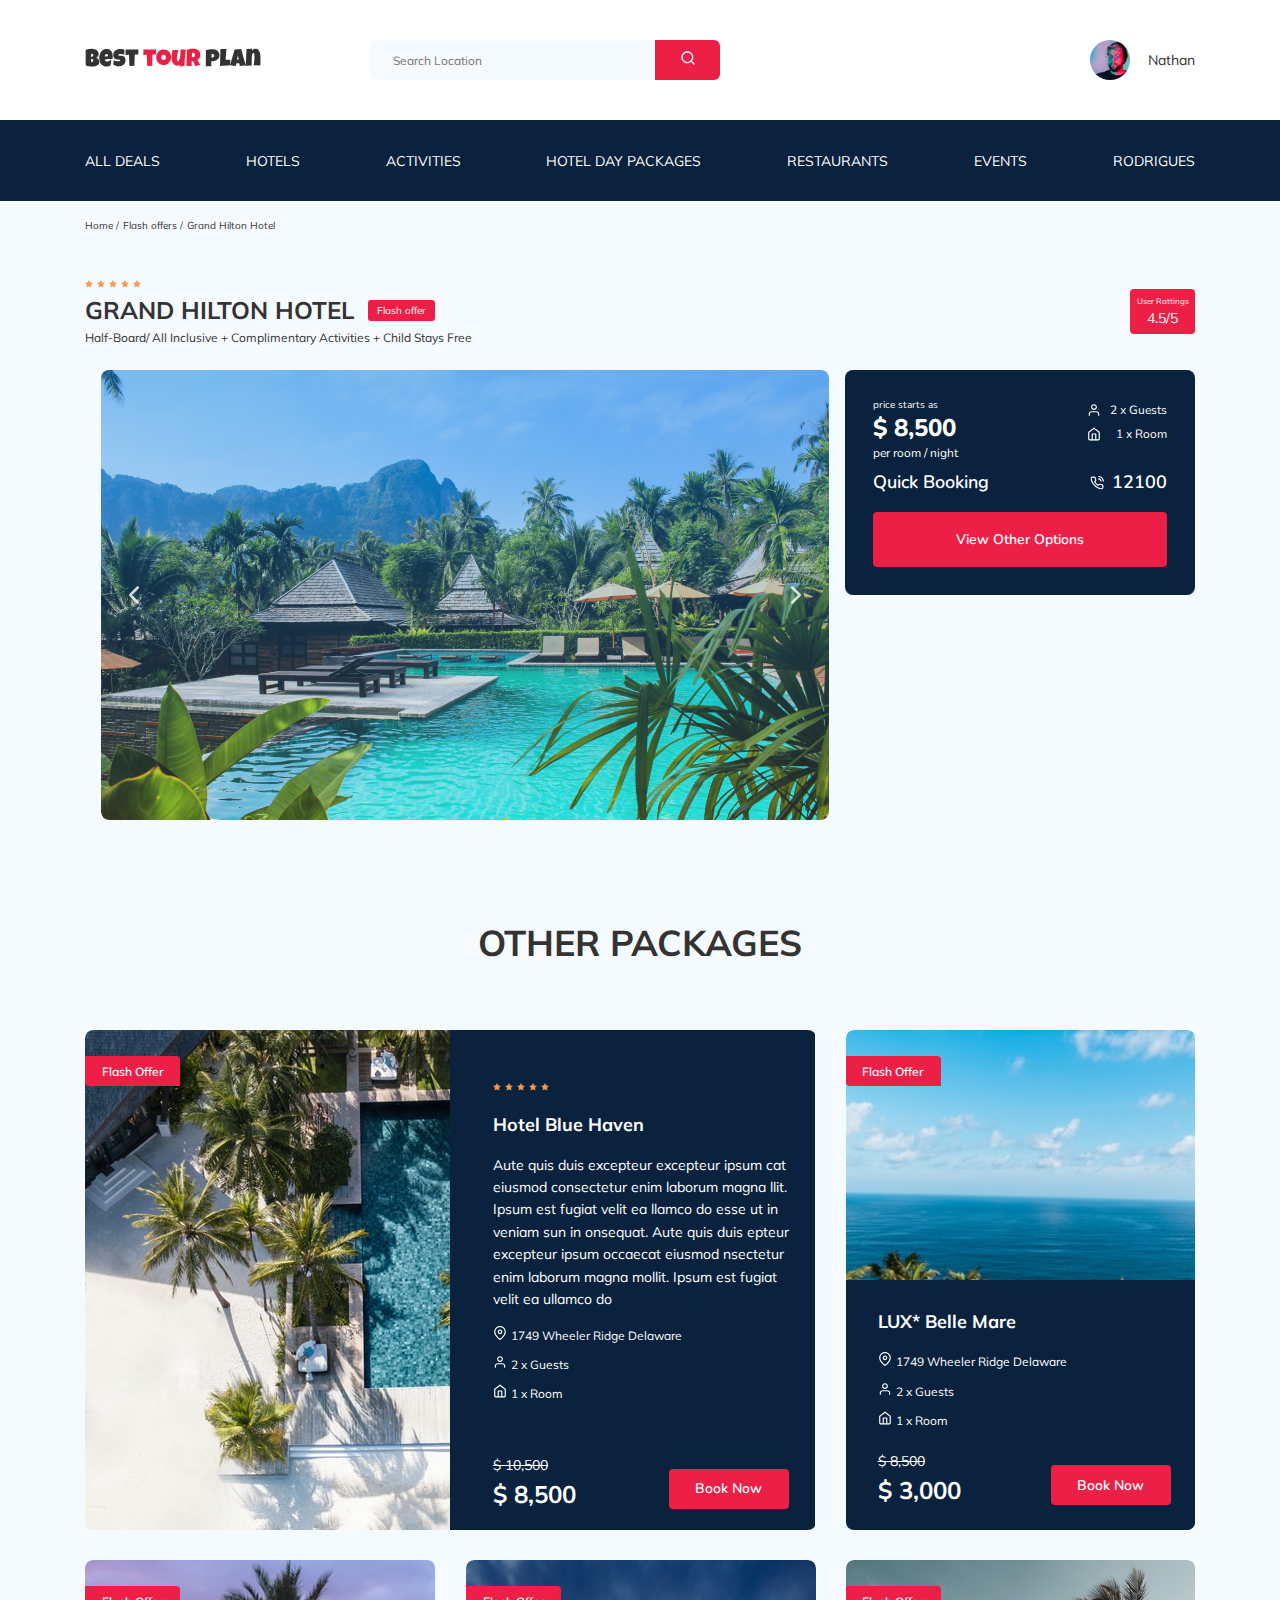
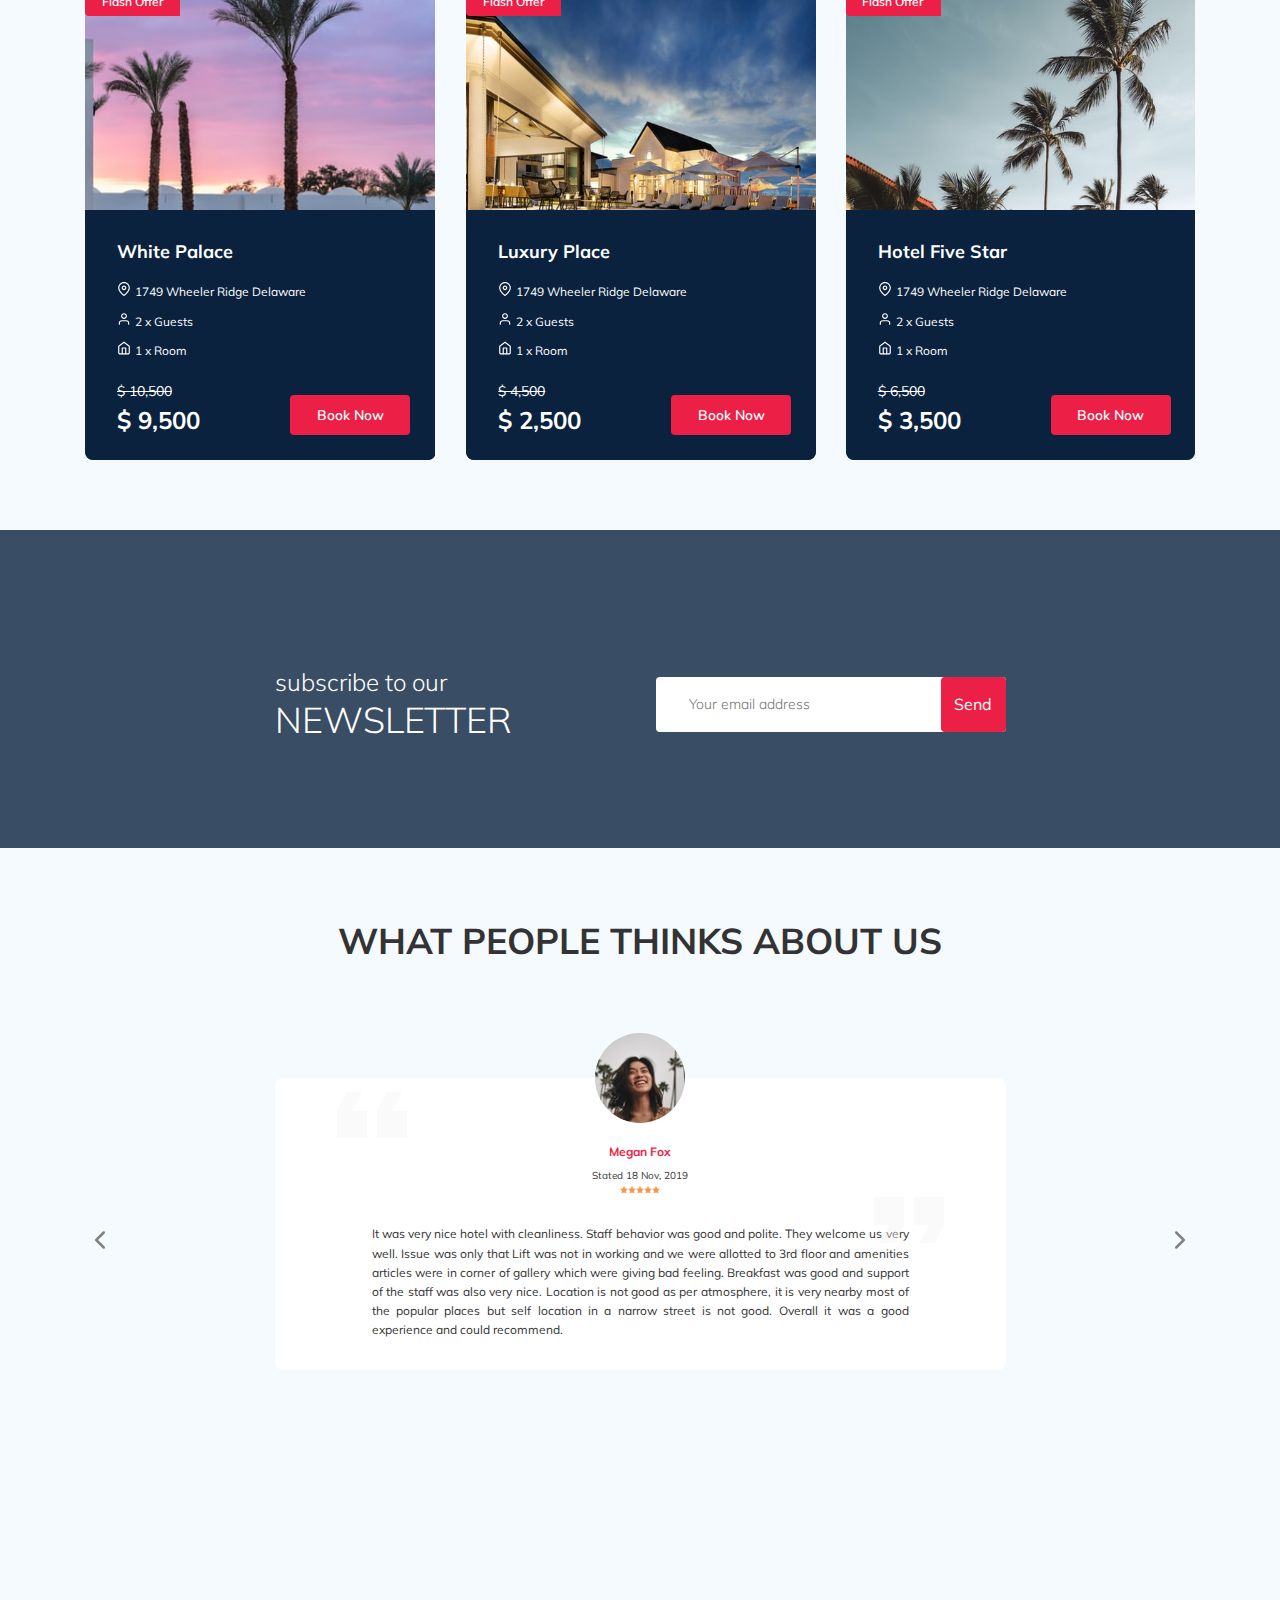
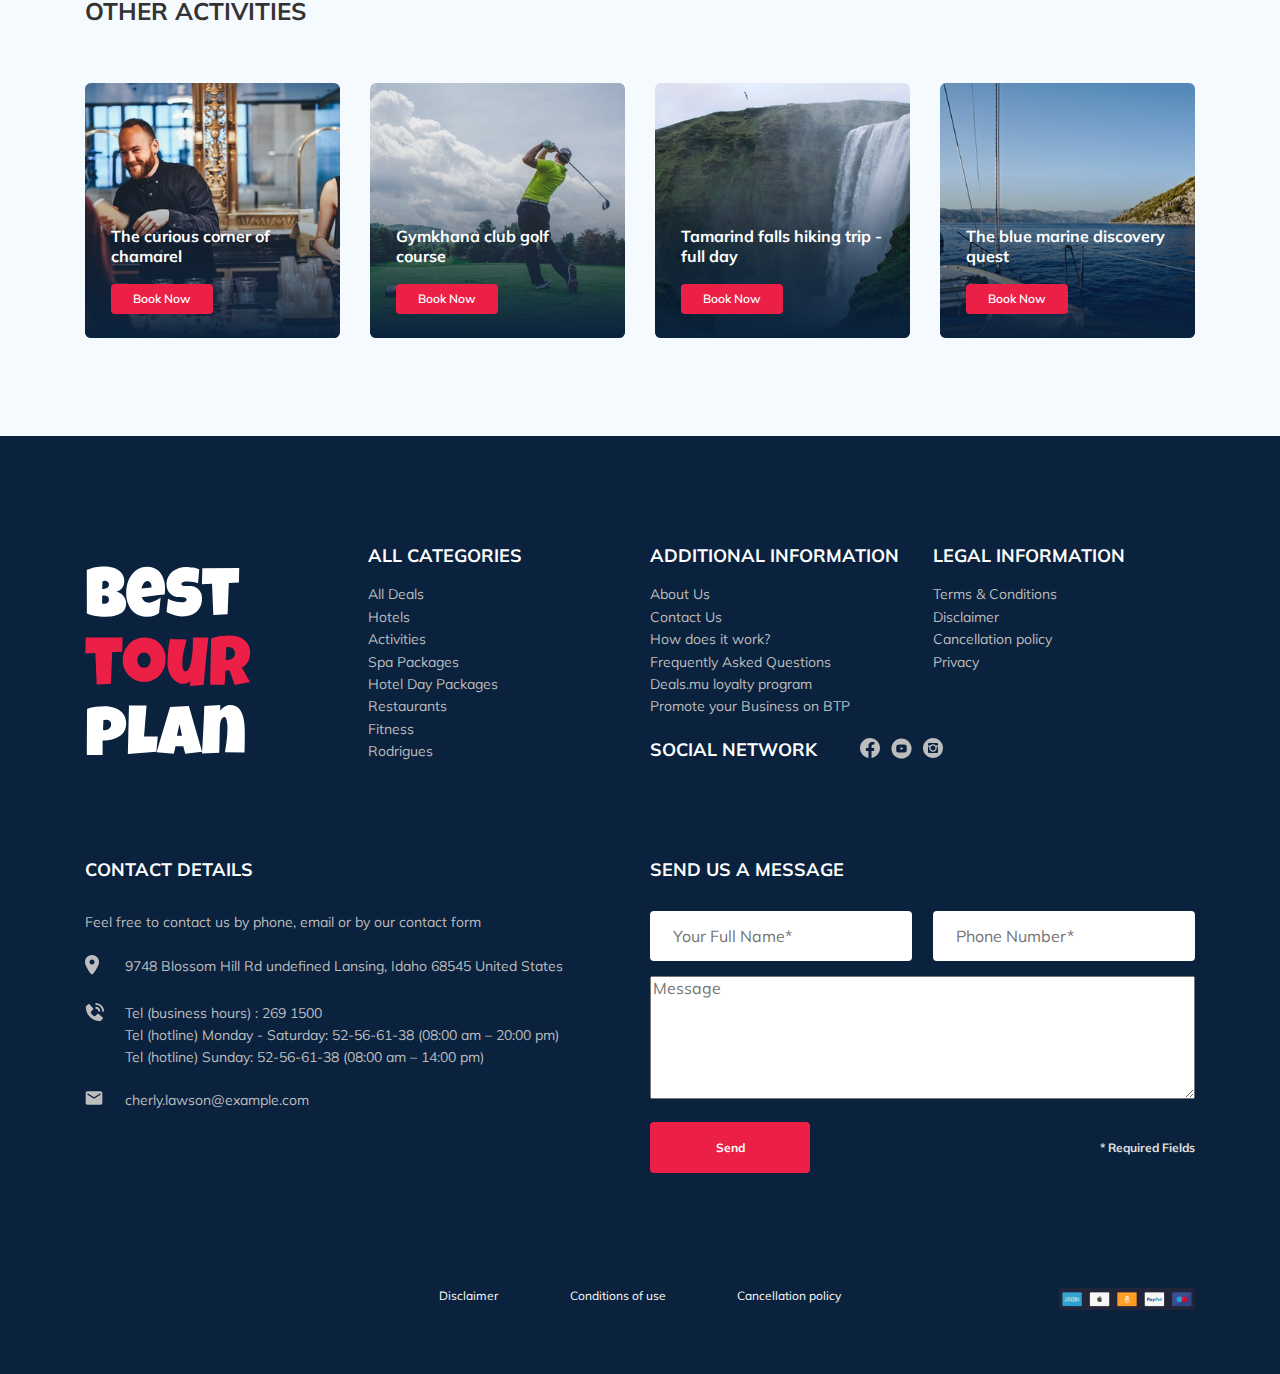
==== commit 25701732: "fix: validate" ====
--- a/index.html
+++ b/index.html
@@ -1,716 +1,1013 @@
 <!DOCTYPE html>
 <html lang="en">
+  <head>
+    <meta charset="UTF-8" />
+    <meta name="viewport" content="width=device-width, initial-scale=1.0" />
+    <title>Best Tour Plan - Hotel Booking</title>
+    <link
+      href="https://fonts.googleapis.com/css2?family=Nunito:wght@400;600;700;800&display=swap"
+      rel="stylesheet"
+    />
+    <link
+      href="https://fonts.googleapis.com/css2?family=Muli:wght@300;400;600;700&display=swap"
+      rel="stylesheet"
+    />
+    <link rel="stylesheet" href="css/swiper-bundle.min.css" />
+    <link rel="stylesheet" href="css/style.css" />
+  </head>
 
-<head>
-  <meta charset="UTF-8" />
-  <meta name="viewport" content="width=device-width, initial-scale=1.0" />
-  <title>Best Tour Plan - Hotel Booking</title>
-  <link href="https://fonts.googleapis.com/css2?family=Nunito:wght@400;600;700;800&display=swap" rel="stylesheet" />
-  <link href="https://fonts.googleapis.com/css2?family=Muli:wght@300;400;600;700&display=swap" rel="stylesheet" />
-  <link rel="stylesheet" href="css/swiper-bundle.min.css" />
-  <link rel="stylesheet" href="css/style.css" />
-</head>
+  <body>
+    <header class="navbar navbar--mobile-fixed">
+      <div class="container">
+        <div class="navbar-top">
+          <a href="#" class="logo">
+            <img
+              src="img/horizontal-logo.svg"
+              alt="Logo: Best Tour Plan"
+              class="logo__image"
+            />
+          </a>
 
-<body>
-  <header class="navbar navbar--mobile-fixed">
-    <div class="container">
-      <div class="navbar-top">
-        <a href="#" class="logo">
-          <img src="img/horizontal-logo.svg" alt="Logo: Best Tour Plan" class="logo__image" />
-        </a>
+          <form
+            action="#"
+            class="search navbar__search navbar__search--mobile-hidden"
+          >
+            <input
+              type="text"
+              class="search__input"
+              placeholder="Search Location"
+            />
+            <button class="search__button">
+              <img src="img/search.svg" alt="Icon: search" />
+            </button>
+          </form>
 
-        <form action="#" class="search navbar__search navbar__search--mobile-hidden">
-          <input type="text" class="search__input" placeholder="Search Location" />
-          <button class="search__button">
-            <img src="img/search.svg" alt="Icon: search" />
+          <a href="#" class="user navbar__user navbar__user--mobile-hidden">
+            <img
+              src="img/user-avatar.jpeg"
+              alt="Avatar: Nathan"
+              class="user__avatar"
+            />
+            <span class="user__name">Nathan</span>
+          </a>
+          <!-- /.user -->
+          <button class="menu-button navbar-top__menu-button">
+            <span class="menu-button__line"></span>
+            <span class="menu-button__line"></span>
+            <span class="menu-button__line"></span>
           </button>
-        </form>
-
-        <a href="#" class="user navbar__user navbar__user--mobile-hidden">
-          <img src="img/user-avatar.jpeg" alt="Avatar: Nathan" class="user__avatar" />
-          <span class="user__name">Nathan</span>
-        </a>
-        <!-- /.user -->
-        <button class="menu-button navbar-top__menu-button">
-          <span class="menu-button__line"></span>
-          <span class="menu-button__line"></span>
-          <span class="menu-button__line"></span>
-        </button>
-        <!-- /.navbar-top__menu-btn -->
+          <!-- /.navbar-top__menu-btn -->
+        </div>
+        <!-- /.navbar-top -->
       </div>
-      <!-- /.navbar-top -->
-    </div>
-    <!-- /.container -->
-    <div class="navbar-bottom">
+      <!-- /.container -->
+      <div class="navbar-bottom">
+        <div class="container">
+          <ul class="navbar-menu">
+            <li class="navbar-menu__item navbar-menu__item--mobile-visible">
+              <a
+                href="#"
+                class="user navbar__user navbar__user--mobile-visible"
+              >
+                <img
+                  src="img/user-avatar.jpeg"
+                  alt="Avatar: Nathan"
+                  class="user__avatar"
+                />
+                <span class="user__name user__name--light">Nathan</span>
+              </a>
+            </li>
+            <li class="navbar-menu__item navbar-menu__item--mobile-visible">
+              <form
+                action="#"
+                class="search navbar__search navbar__search--mobile-visible"
+              >
+                <input
+                  type="text"
+                  class="search__input"
+                  placeholder="Search Location"
+                />
+                <button class="search__button">
+                  <img src="img/search.svg" alt="Icon: search" />
+                </button>
+              </form>
+            </li>
+            <li class="navbar-menu__item">
+              <a href="#" class="navbar-menu__link">All Deals</a>
+            </li>
+            <li class="navbar-menu__item">
+              <a href="#" class="navbar-menu__link">Hotels</a>
+            </li>
+            <li class="navbar-menu__item">
+              <a href="#" class="navbar-menu__link">Activities</a>
+            </li>
+            <li class="navbar-menu__item">
+              <a href="#" class="navbar-menu__link">Hotel Day Packages</a>
+            </li>
+            <li class="navbar-menu__item">
+              <a href="#" class="navbar-menu__link">Restaurants</a>
+            </li>
+            <li class="navbar-menu__item">
+              <a href="#" class="navbar-menu__link">Events</a>
+            </li>
+            <li class="navbar-menu__item">
+              <a href="#" class="navbar-menu__link">Rodrigues</a>
+            </li>
+          </ul>
+          <!-- /.navbar-menu -->
+        </div>
+        <!-- /.container -->
+      </div>
+      <!-- /.navbar-bottom -->
+    </header>
+    <nav class="breadcrumb">
       <div class="container">
-        <ul class="navbar-menu">
-          <li class="navbar-menu__item navbar-menu__item--mobile-visible">
-            <a href="#" class="user navbar__user navbar__user--mobile-visible">
-              <img src="img/user-avatar.jpeg" alt="Avatar: Nathan" class="user__avatar" />
-              <span class="user__name user__name--light">Nathan</span>
-            </a>
+        <ul class="breadcrumb-list">
+          <li class="breadcrumb-list__item">
+            <a href="#" class="breadcrumb-list__link">Home</a>
           </li>
-          <li class="navbar-menu__item navbar-menu__item--mobile-visible">
-            <form action="#" class="search navbar__search navbar__search--mobile-visible">
-              <input type="text" class="search__input" placeholder="Search Location" />
-              <button class="search__button">
-                <img src="img/search.svg" alt="Icon: search" />
-              </button>
-            </form>
+          <li class="breadcrumb-list__item">
+            <a href="#" class="breadcrumb-list__link">Flash offers</a>
           </li>
-          <li class="navbar-menu__item">
-            <a href="#" class="navbar-menu__link">All Deals</a>
-          </li>
-          <li class="navbar-menu__item">
-            <a href="#" class="navbar-menu__link">Hotels</a>
-          </li>
-          <li class="navbar-menu__item">
-            <a href="#" class="navbar-menu__link">Activities</a>
-          </li>
-          <li class="navbar-menu__item">
-            <a href="#" class="navbar-menu__link">Hotel Day Packages</a>
-          </li>
-          <li class="navbar-menu__item">
-            <a href="#" class="navbar-menu__link">Restaurants</a>
-          </li>
-          <li class="navbar-menu__item">
-            <a href="#" class="navbar-menu__link">Events</a>
-          </li>
-          <li class="navbar-menu__item">
-            <a href="#" class="navbar-menu__link">Rodrigues</a>
+          <li class="breadcrumb-list__item">
+            Grand Hilton Hotel
           </li>
         </ul>
-        <!-- /.navbar-menu -->
+      </div>
+    </nav>
+    <!-- /.breadcrumb -->
+    <section class="hotel">
+      <div class="container">
+        <div class="hotel-info">
+          <div class="hotel-info__text">
+            <div class="hotel-wrapper">
+              <div class="stars">
+                <img src="img/Star.svg" alt="star" />
+                <img src="img/Star.svg" alt="star" />
+                <img src="img/Star.svg" alt="star" />
+                <img src="img/Star.svg" alt="star" />
+                <img src="img/Star.svg" alt="star" />
+              </div>
+              <h1 class="hotel-name hotel-info__name">GRAND HILTON HOTEL</h1>
+              <span class="offer hotel-info__offer">Flash offer</span>
+            </div>
+            <p class="hotel-description hotel-info__description">
+              Half-Board/ All Inclusive + Complimentary Activities + Child Stays
+              Free
+            </p>
+          </div>
+          <!-- /.hotel-info__text -->
+          <div
+            data-toggle="modal"
+            data-href="#rating-modal"
+            class="rating hotel-info__rating"
+          >
+            <span class="rating__text">User Rattings</span>
+            <span class="rating__counter">4.5/5</span>
+          </div>
+          <!-- /.hotel-info__right -->
+        </div>
+        <!-- /.hotel-info -->
+        <div class="hotel-grid">
+          <!-- Slider main container -->
+          <div class="swiper-container hotel-slider hotel__slider">
+            <!-- Additional required wrapper -->
+            <div class="swiper-wrapper">
+              <!-- Slides -->
+              <div class="swiper-slide hotel-slider__item">
+                <img
+                  class="swiper-slide hotel-slider__item"
+                  src="img/slide.jpg"
+                  alt="slide"
+                />
+              </div>
+              <div class="swiper-slide hotel-slider__item">
+                <img
+                  class="swiper-slide hotel-slider__item"
+                  src="img/slide-2.jpg"
+                  alt="slide"
+                />
+              </div>
+              <div class="swiper-slide hotel-slider__item">
+                <img
+                  class="swiper-slide hotel-slider__item"
+                  src="img/slide-3.jpg"
+                  alt="slide"
+                />
+              </div>
+            </div>
+
+            <!-- If we need navigation buttons -->
+            <button
+              class="hotel-slider__button hotel-slider__button--prev"
+            ></button>
+            <button
+              class="hotel-slider__button hotel-slider__button--next"
+            ></button>
+          </div>
+          <!-- /.swiper-container -->
+
+          <div class="hotel-page">
+            <div class="booking">
+              <div class="booking__info">
+                <div class="booking__price">
+                  <span class="booking__start">price starts as</span>
+                  <span class="booking__pricetag">$ 8,500</span>
+                  <span class="booking__per-room">per room / night</span>
+                </div>
+                <div class="booking__room">
+                  <div class="booking__text">
+                    <img
+                      src="img/user.svg"
+                      alt="Icon: user"
+                      class="booking__icon"
+                    />
+                    <span class="booking__description">2 x Guests</span>
+                  </div>
+                  <div class="booking__text">
+                    <img
+                      src="img/home.svg"
+                      alt="Icon: home"
+                      class="booking__icon"
+                    />
+                    <span class="booking__description">1 x Room</span>
+                  </div>
+                </div>
+              </div>
+              <!-- /.booking__info -->
+              <div class="booking__call-center">
+                <span class="booking__heading">Quick Booking</span>
+                <a class="booking__number" href="tel:12100">
+                  <img src="img/phone-call.svg" alt="Icon: phone" />
+                  <span class="booking__num">12100</span>
+                </a>
+              </div>
+              <!-- /.__booking__call-center -->
+              <button
+                data-toggle="modal"
+                data-href="#booking-modal"
+                class="button booking__button"
+              >
+                View Other Options
+              </button>
+            </div>
+            <div class="map">
+              <div class="map">
+                <iframe
+                  src="https://www.google.com/maps/embed?pb=!1m18!1m12!1m3!1d3952.0412755648777!2d98.29254741525266!3d7.890750807946416!2m3!1f0!2f0!3f0!3m2!1i1024!2i768!4f13.1!3m3!1m2!1s0x30503b7bfcd9f903%3A0xf7065fac1e3d7c48!2sDoubleTree%20by%20Hilton%20Phuket%20Banthai%20Resort!5e0!3m2!1sru!2sua!4v1595322228282!5m2!1sru!2sua"
+                  width="100%"
+                  height="213"
+                  frameborder="0"
+                  style="border: 0;"
+                  allowfullscreen=""
+                  aria-hidden="false"
+                  tabindex="0"
+                ></iframe>
+              </div>
+              <!-- /.map -->
+            </div>
+            <!-- /.map -->
+          </div>
+        </div>
+        <!-- /.hotel-grid -->
       </div>
       <!-- /.container -->
-    </div>
-    <!-- /.navbar-bottom -->
-  </header>
-  <nav class="breadcrumb">
-    <div class="container">
-      <ul class="breadcrumb-list">
-        <li class="breadcrumb-list__item">
-          <a href="#" class="breadcrumb-list__link">Home</a>
-        </li>
-        <li class="breadcrumb-list__item">
-          <a href="#" class="breadcrumb-list__link">Flash offers</a>
-        </li>
-        <li class="breadcrumb-list__item">
-          Grand Hilton Hotel
-        </li>
-      </ul>
-    </div>
-  </nav>
-  <!-- /.breadcrumb -->
-  <section class="hotel">
-    <div class="container">
-      <div class="hotel-info">
-        <div class="hotel-info__text">
-          <div class="hotel-wrapper">
-            <div class="stars">
-              <img src="img/Star.svg" alt="star" />
-              <img src="img/Star.svg" alt="star" />
-              <img src="img/Star.svg" alt="star" />
-              <img src="img/Star.svg" alt="star" />
-              <img src="img/Star.svg" alt="star" />
-            </div>
-            <h1 class="hotel-name hotel-info__name">GRAND HILTON HOTEL</h1>
-            <span class="offer hotel-info__offer">Flash offer</span>
-          </div>
-          <p class="hotel-description hotel-info__description">
-            Half-Board/ All Inclusive + Complimentary Activities + Child Stays
-            Free
-          </p>
+    </section>
+    <section class="other-packages">
+      <div class="container">
+        <h2 class="other-packages__title">Other Packages</h2>
+        <div class="other-packages__wrapper other-packages__wrapper--first">
+          <div class="package-layer package-layer__haven">
+            <img
+              src="img/package-haven.jpeg"
+              alt="IMG: Hotel Blue Haven"
+              class="package-layer__image package-layer__image--haven"
+            />
+            <button class="package-layer__button">Flash Offer</button>
+            <div class="package-layer__grid package-layer__grid--haven">
+              <div class="package-layer__rating">
+                <img src="img/Star.svg" alt="star" />
+                <img src="img/Star.svg" alt="star" />
+                <img src="img/Star.svg" alt="star" />
+                <img src="img/Star.svg" alt="star" />
+                <img src="img/Star.svg" alt="star" />
+              </div>
+              <h3 class="package-layer__title package-layer__title--haven">
+                Hotel Blue Haven
+              </h3>
+              <p class="package-layer__text">
+                Aute quis duis excepteur excepteur ipsum cat eiusmod consectetur
+                enim laborum magna llit. Ipsum est fugiat velit ea llamco do
+                esse ut in veniam sun in onsequat. Aute quis duis epteur
+                excepteur ipsum occaecat eiusmod nsectetur enim laborum magna
+                mollit. Ipsum est fugiat velit ea ullamco do
+              </p>
+              <div class="package-info package-info--haven">
+                <div class="package-info-text package-info-text--haven">
+                  <img
+                    src="img/map-pin.svg"
+                    alt="Icon: map-pin"
+                    class="package-info-text__icon"
+                  />
+                  <span class="package-info-text__description"
+                    >1749 Wheeler Ridge Delaware</span
+                  >
+                </div>
+                <div class="package-info-user package-info-user--haven">
+                  <img
+                    src="img/user.svg"
+                    alt="Icon: user"
+                    class="package-info-user__icon"
+                  />
+                  <span class="package-info-user__description">2 x Guests</span>
+                </div>
+                <div class="package-info-room package-info-room--haven">
+                  <img
+                    src="img/home.svg"
+                    alt="Icon: home"
+                    class="package-info-room__icon"
+                  />
+                  <span class="package-info-room__description">1 x Room</span>
+                </div>
+              </div>
+              <div class="package-price">
+                <div class="package-price__info package-price__info--haven">
+                  <span class="package-price__full package-price__full--haven"
+                    >$ 10,500</span
+                  >
+                  <span
+                    class="package-price__discount package-price__discount--haven"
+                    >$ 8,500</span
+                  >
+                </div>
+                <button
+                  class="package-price__button package-price__button--haven"
+                >
+                  Book Now
+                </button>
+              </div>
+            </div>
+          </div>
+          <div class="package-layer package-layer__mare">
+            <img
+              src="img/package-mare.jpeg"
+              alt="IMG: LUX* Belle Mare"
+              class="package-layer__image package-layer__image--mare"
+            />
+            <button class="package-layer__button">Flash Offer</button>
+            <div class="package-layer__grid package-layer__grid--all">
+              <h3 class="package-layer__title package-layer__title--all">
+                LUX* Belle Mare
+              </h3>
+              <div class="package-info package-info--all">
+                <div class="package-info-text package-info-text--all">
+                  <img
+                    src="img/map-pin.svg"
+                    alt="Icon: map-pin"
+                    class="package-info-text__icon"
+                  />
+                  <span class="package-info-text__description"
+                    >1749 Wheeler Ridge Delaware</span
+                  >
+                </div>
+                <div class="package-info-user package-info-user--all">
+                  <img
+                    src="img/user.svg"
+                    alt="Icon: user"
+                    class="package-info-user__icon"
+                  />
+                  <span class="package-info-user__description">2 x Guests</span>
+                </div>
+                <div class="package-info-room package-info-room--all">
+                  <img
+                    src="img/home.svg"
+                    alt="Icon: home"
+                    class="package-info-room__icon"
+                  />
+                  <span class="package-info-room__description">1 x Room</span>
+                </div>
+              </div>
+              <div class="package-price">
+                <div class="package-price__info package-price__info--all">
+                  <span class="package-price__full package-price__full--all"
+                    >$ 8,500</span
+                  >
+                  <span
+                    class="package-price__discount package-price__discount--all"
+                    >$ 3,000</span
+                  >
+                </div>
+                <button
+                  class="package-price__button package-price__button--all"
+                >
+                  Book Now
+                </button>
+              </div>
+            </div>
+          </div>
+          <!-- </div> -->
+          <!-- wrapper-first -->
+          <!-- <div class="other-packages__wrapper other-packages__wrapper--second"> -->
+          <div class="package-layer package-layer__white">
+            <img
+              src="img/package-white.jpeg"
+              alt="IMG: White Palace"
+              class="package-layer__image package-layer__image--white"
+            />
+            <button class="package-layer__button">Flash Offer</button>
+            <div class="package-layer__grid package-layer__grid--all">
+              <h3 class="package-layer__title package-layer__title--all">
+                White Palace
+              </h3>
+              <div class="package-info package-info--all">
+                <div class="package-info-text package-info-text--all">
+                  <img
+                    src="img/map-pin.svg"
+                    alt="Icon: map-pin"
+                    class="package-info-text__icon"
+                  />
+                  <span class="package-info-text__description"
+                    >1749 Wheeler Ridge Delaware</span
+                  >
+                </div>
+                <div class="package-info-user package-info-user--all">
+                  <img
+                    src="img/user.svg"
+                    alt="Icon: user"
+                    class="package-info-user__icon"
+                  />
+                  <span class="package-info-user__description">2 x Guests</span>
+                </div>
+                <div class="package-info-room package-info-room--all">
+                  <img
+                    src="img/home.svg"
+                    alt="Icon: home"
+                    class="package-info-room__icon"
+                  />
+                  <span class="package-info-room__description">1 x Room</span>
+                </div>
+              </div>
+              <div class="package-price">
+                <div class="package-price__info package-price__info--all">
+                  <span class="package-price__full package-price__full--all"
+                    >$ 10,500</span
+                  >
+                  <span
+                    class="package-price__discount package-price__discount--all"
+                    >$ 9,500</span
+                  >
+                </div>
+                <button
+                  class="package-price__button package-price__button--all"
+                >
+                  Book Now
+                </button>
+              </div>
+            </div>
+          </div>
+          <div class="package-layer package-layer__luxury">
+            <img
+              src="img/package-luxury.jpeg"
+              alt="IMG: Luxury Place"
+              class="package-layer__image package-layer__image--luxury"
+            />
+            <button class="package-layer__button">Flash Offer</button>
+            <div class="package-layer__grid package-layer__grid--all">
+              <h3 class="package-layer__title package-layer__title--all">
+                Luxury Place
+              </h3>
+              <div class="package-info package-info--all">
+                <div class="package-info-text package-info-text--all">
+                  <img
+                    src="img/map-pin.svg"
+                    alt="Icon: map-pin"
+                    class="package-info-text__icon"
+                  />
+                  <span class="package-info-text__description"
+                    >1749 Wheeler Ridge Delaware</span
+                  >
+                </div>
+                <div class="package-info-user package-info-user--all">
+                  <img
+                    src="img/user.svg"
+                    alt="Icon: user"
+                    class="package-info-user__icon"
+                  />
+                  <span class="package-info-user__description">2 x Guests</span>
+                </div>
+                <div class="package-info-room package-info-room--all">
+                  <img
+                    src="img/home.svg"
+                    alt="Icon: home"
+                    class="package-info-room__icon"
+                  />
+                  <span class="package-info-room__description">1 x Room</span>
+                </div>
+              </div>
+              <div class="package-price">
+                <div class="package-price__info package-price__info--all">
+                  <span class="package-price__full package-price__full--all"
+                    >$ 4,500</span
+                  >
+                  <span
+                    class="package-price__discount package-price__discount--all"
+                    >$ 2,500</span
+                  >
+                </div>
+                <button
+                  class="package-price__button package-price__button--all"
+                >
+                  Book Now
+                </button>
+              </div>
+            </div>
+          </div>
+          <div class="package-layer package-layer__star">
+            <img
+              src="img/package-star.jpeg"
+              alt="IMG: Hotel Five Star"
+              class="package-layer__image package-layer__image--star"
+            />
+            <button class="package-layer__button">Flash Offer</button>
+            <div class="package-layer__grid package-layer__grid--all">
+              <h3 class="package-layer__title package-layer__title--all">
+                Hotel Five Star
+              </h3>
+              <div class="package-info package-info--all">
+                <div class="package-info-text package-info-text--all">
+                  <img
+                    src="img/map-pin.svg"
+                    alt="Icon: map-pin"
+                    class="package-info-text__icon"
+                  />
+                  <span class="package-info-text__description"
+                    >1749 Wheeler Ridge Delaware</span
+                  >
+                </div>
+                <div class="package-info-user package-info-user--all">
+                  <img
+                    src="img/user.svg"
+                    alt="Icon: user"
+                    class="package-info-user__icon"
+                  />
+                  <span class="package-info-user__description">2 x Guests</span>
+                </div>
+                <div class="package-info-room package-info-room--all">
+                  <img
+                    src="img/home.svg"
+                    alt="Icon: home"
+                    class="package-info-room__icon"
+                  />
+                  <span class="package-info-room__description">1 x Room</span>
+                </div>
+              </div>
+              <div class="package-price">
+                <div class="package-price__info package-price__info--all">
+                  <span class="package-price__full package-price__full--all"
+                    >$ 6,500</span
+                  >
+                  <span
+                    class="package-price__discount package-price__discount--all"
+                    >$ 3,500</span
+                  >
+                </div>
+                <button
+                  class="package-price__button package-price__button--all"
+                >
+                  Book Now
+                </button>
+              </div>
+            </div>
+          </div>
         </div>
-        <!-- /.hotel-info__text -->
-        <div data-toggle="modal" data-href="#rating-modal" class="rating hotel-info__rating">
-          <span class="rating__text">User Rattings</span>
-          <span class="rating__counter">4.5/5</span>
-        </div>
-        <!-- /.hotel-info__right -->
+        <!-- /.other-packages__wrapper  other-packages__wrapper--second-->
       </div>
-      <!-- /.hotel-info -->
-      <div class="hotel-grid">
-        <!-- Slider main container -->
-        <div class="swiper-container hotel-slider hotel__slider">
-          <!-- Additional required wrapper -->
+    </section>
+    <section class="newsletter">
+      <img class="newsletter__image" data-parallax="scroll" alt="" />
+      <div class="newsletter-wrapper">
+        <h2 class="newsletter-title newsletter__title">
+          subscribe to our
+          <span class="newsletter-title__strong">Newsletter</span>
+        </h2>
+        <form
+          action="send.php"
+          method="POST"
+          class="subscribe newsletter__subscribe form"
+        >
+          <div class="subscribe__input-group">
+            <input
+              type="email"
+              class="subscribe__input"
+              placeholder="Your email address"
+              name="email"
+              required
+            />
+            <button class="subscribe__button">Send</button>
+          </div>
+        </form>
+      </div>
+      <!-- /.newsletter-wrapper -->
+    </section>
+    <section class="reviews">
+      <div class="container">
+        <h2 class="reviews__title">What people thinks about us</h2>
+        <div class="swiper-container reviews-slider">
           <div class="swiper-wrapper">
-            <!-- Slides -->
-            <div class="swiper-slide hotel-slider__item">
-              <img class="swiper-slide hotel-slider__item" src="img/slide.jpg" alt="slide" />
-            </div>
-            <div class="swiper-slide hotel-slider__item">
-              <img class="swiper-slide hotel-slider__item" src="img/slide-2.jpg" alt="slide" />
-            </div>
-            <div class="swiper-slide hotel-slider__item">
-              <img class="swiper-slide hotel-slider__item" src="img/slide-3.jpg" alt="slide" />
-            </div>
-          </div>
-
-          <!-- If we need navigation buttons -->
-          <button class="hotel-slider__button hotel-slider__button--prev"></button>
-          <button class="hotel-slider__button hotel-slider__button--next"></button>
-        </div>
-        <!-- /.swiper-container -->
-
-        <div class="hotel-page">
-          <div class="booking">
-            <div class="booking__info">
-              <div class="booking__price">
-                <span class="booking__start">price starts as</span>
-                <span class="booking__pricetag">$ 8,500</span>
-                <span class="booking__per-room">per room / night</span>
-              </div>
-              <div class="booking__room">
-                <div class="booking__text">
-                  <img src="img/user.svg" alt="Icon: user" class="booking__icon" />
-                  <span class="booking__description">2 x Guests</span>
-                </div>
-                <div class="booking__text">
-                  <img src="img/home.svg" alt="Icon: home" class="booking__icon" />
-                  <span class="booking__description">1 x Room</span>
-                </div>
-              </div>
-            </div>
-            <!-- /.booking__info -->
-            <div class="booking__call-center">
-              <span class="booking__heading">Quick Booking</span>
-              <a class="booking__number" href="tel:12100">
-                <img src="img/phone-call.svg" alt="Icon: phone" />
-                <span class="booking__num">12100</span>
-              </a>
-            </div>
-            <!-- /.__booking__call-center -->
-            <button data-toggle="modal" data-href="#booking-modal" class="button booking__button">
-              View Other Options
-            </button>
-          </div>
-          <div class="map">
-            <div class="map">
-              <iframe
-                src="https://www.google.com/maps/embed?pb=!1m18!1m12!1m3!1d3952.0412755648777!2d98.29254741525266!3d7.890750807946416!2m3!1f0!2f0!3f0!3m2!1i1024!2i768!4f13.1!3m3!1m2!1s0x30503b7bfcd9f903%3A0xf7065fac1e3d7c48!2sDoubleTree%20by%20Hilton%20Phuket%20Banthai%20Resort!5e0!3m2!1sru!2sua!4v1595322228282!5m2!1sru!2sua"
-                width="100%" height="213" frameborder="0" style="border: 0;" allowfullscreen="" aria-hidden="false"
-                tabindex="0"></iframe>
-            </div>
-            <!-- /.map -->
-          </div>
-          <!-- /.map -->
+            <div class="swiper-slide">
+              <div class="reviews-slider__item">
+                <div class="reviews-slider__profile">
+                  <img
+                    src="img/reviews-avatar.jpeg"
+                    alt="Photo: Megan Fox"
+                    class="reviews-slider__avatar"
+                  />
+                  <h3 class="reviews-slider__username">Megan Fox</h3>
+                  <span class="reviews-slider__date">Stated 18 Nov, 2019</span>
+                  <div class="reviews-slider__rating">
+                    <img src="img/Star.svg" alt="star" />
+                    <img src="img/Star.svg" alt="star" />
+                    <img src="img/Star.svg" alt="star" />
+                    <img src="img/Star.svg" alt="star" />
+                    <img src="img/Star.svg" alt="star" />
+                  </div>
+                </div>
+                <!-- /.reviews-slider__profile -->
+                <p class="reviews-slider__text">
+                  It was very nice hotel with cleanliness. Staff behavior was
+                  good and polite. They welcome us very well. Issue was only
+                  that Lift was not in working and we were allotted to 3rd floor
+                  and amenities articles were in corner of gallery which were
+                  giving bad feeling. Breakfast was good and support of the
+                  staff was also very nice. Location is not good as per
+                  atmosphere, it is very nearby most of the popular places but
+                  self location in a narrow street is not good. Overall it was a
+                  good experience and could recommend.
+                </p>
+              </div>
+              <!-- /.reviews-slider__item -->
+            </div>
+            <div class="swiper-slide">
+              <div class="reviews-slider__item">
+                <div class="reviews-slider__profile">
+                  <img
+                    src="img/reviews-avatar-2.jpeg"
+                    alt="Photo: Jek Forch"
+                    class="reviews-slider__avatar"
+                  />
+                  <h3 class="reviews-slider__username">Jek Forch</h3>
+                  <span class="reviews-slider__date">Stated 22 Jul, 2017</span>
+                  <div class="reviews-slider__rating">
+                    <img src="img/Star.svg" alt="star" />
+                    <img src="img/Star.svg" alt="star" />
+                    <img src="img/Star.svg" alt="star" />
+                    <img src="img/Star.svg" alt="star" />
+                    <img src="img/Star.svg" alt="star" />
+                  </div>
+                </div>
+                <!-- /.reviews-slider__profile -->
+                <p class="reviews-slider__text">
+                  Lorem ipsum dolor sit, amet consectetur adipisicing elit.
+                  Libero saepe laborum repellat obcaecati numquam, animi
+                  corrupti, accusamus reiciendis sunt impedit, cum quia odio
+                  quasi inventore. Cupiditate, officiis in sunt soluta nisi iste
+                  similique ipsam aliquid laboriosam aut quibusdam? Aperiam,
+                  temporibus! Alias quas nemo quam debitis recusandae ad
+                  mollitia quibusdam! Culpa quos natus aliquam quod architecto
+                  officia provident doloribus, autem hic reprehenderit
+                  accusantium consequatur recusandae ea dolorum magnam, nulla ab
+                  suscipit tenetur? Saepe, ducimus. Delectus doloribus quos
+                  voluptatum molestias unde aliquid error tempora ad eum
+                  reiciendis inventore accusantium quod veritatis, dolor
+                  quibusdam. Quae sequi magnam amet rem eum officia sint velit
+                  aliquam, non odio iste illum. Modi tenetur ad cum soluta
+                  maxime architecto cupiditate odit quos, ullam quibusdam,
+                  laudantium assumenda impedit.
+                </p>
+              </div>
+              <!-- /.reviews-slider__item -->
+            </div>
+            <div class="swiper-slide">
+              <div class="reviews-slider__item">
+                <div class="reviews-slider__profile">
+                  <img
+                    src="img/reviews-avatar-3.jpeg"
+                    alt="Photo: Viki Brown"
+                    class="reviews-slider__avatar"
+                  />
+                  <h3 class="reviews-slider__username">Viki Brown</h3>
+                  <span class="reviews-slider__date">Stated 3 Seb, 2020</span>
+                  <div class="reviews-slider__rating">
+                    <img src="img/Star.svg" alt="star" />
+                    <img src="img/Star.svg" alt="star" />
+                    <img src="img/Star.svg" alt="star" />
+                    <img src="img/Star.svg" alt="star" />
+                    <img src="img/Star.svg" alt="star" />
+                  </div>
+                </div>
+                <!-- /.reviews-slider__profile -->
+                <p class="reviews-slider__text">
+                  Lorem ipsum dolor sit amet consectetur adipisicing elit. Minus
+                  ipsam fugiat minima, ut ullam vitae deserunt labore quibusdam
+                  nulla perferendis itaque incidunt molestiae, repellendus
+                  officiis praesentium beatae quasi neque quaerat error magni
+                  iusto veniam accusantium dignissimos. Hic voluptatibus quasi
+                  provident sed nisi iure laudantium sit blanditiis temporibus
+                  tempore dicta, neque exercitationem maxime quis perspiciatis
+                  ullam, illo aperiam nemo molestiae illum. In assumenda dolore
+                  expedita laborum qui, quis sunt fugiat molestias quod vitae
+                  deserunt odit quidem, eveniet perspiciatis consectetur!
+                  Adipisci, quia?
+                </p>
+              </div>
+              <!-- /.reviews-slider__item -->
+            </div>
+          </div>
+          <button
+            class="reviews-slider__button reviews-slider__button--prev"
+          ></button>
+          <button
+            class="reviews-slider__button reviews-slider__button--next"
+          ></button>
         </div>
       </div>
-      <!-- /.hotel-grid -->
-    </div>
-    <!-- /.container -->
-  </section>
-  <section class="other-packages">
-    <div class="container">
-      <h2 class="other-packages__title">Other Packages</h2>
-      <div class="other-packages__wrapper other-packages__wrapper--first">
-        <div class="package-layer package-layer__haven">
-          <img src="img/package-haven.jpeg" alt="IMG: Hotel Blue Haven"
-            class="package-layer__image package-layer__image--haven" />
-          <button class="package-layer__button">Flash Offer</button>
-          <div class="package-layer__grid package-layer__grid--haven">
-            <div class="package-layer__rating">
-              <img src="img/Star.svg" alt="star" />
-              <img src="img/Star.svg" alt="star" />
-              <img src="img/Star.svg" alt="star" />
-              <img src="img/Star.svg" alt="star" />
-              <img src="img/Star.svg" alt="star" />
-            </div>
-            <h3 class="package-layer__title package-layer__title--haven">
-              Hotel Blue Haven
-            </h3>
-            <p class="package-layer__text">
-              Aute quis duis excepteur excepteur ipsum cat eiusmod consectetur
-              enim laborum magna llit. Ipsum est fugiat velit ea llamco do
-              esse ut in veniam sun in onsequat. Aute quis duis epteur
-              excepteur ipsum occaecat eiusmod nsectetur enim laborum magna
-              mollit. Ipsum est fugiat velit ea ullamco do
-            </p>
-            <div class="package-info package-info--haven">
-              <div class="package-info-text package-info-text--haven">
-                <img src="img/map-pin.svg" alt="Icon: map-pin" class="package-info-text__icon" />
-                <span class="package-info-text__description">1749 Wheeler Ridge Delaware</span>
-              </div>
-              <div class="package-info-user package-info-user--haven">
-                <img src="img/user.svg" alt="Icon: user" class="package-info-user__icon" />
-                <span class="package-info-user__description">2 x Guests</span>
-              </div>
-              <div class="package-info-room package-info-room--haven">
-                <img src="img/home.svg" alt="Icon: home" class="package-info-room__icon" />
-                <span class="package-info-room__description">1 x Room</span>
-              </div>
-            </div>
-            <div class="package-price">
-              <div class="package-price__info package-price__info--haven">
-                <span class="package-price__full package-price__full--haven">$ 10,500</span>
-                <span class="package-price__discount package-price__discount--haven">$ 8,500</span>
-              </div>
-              <button class="package-price__button package-price__button--haven">
-                Book Now
-              </button>
-            </div>
-          </div>
-        </div>
-        <div class="package-layer package-layer__mare">
-          <img src="img/package-mare.jpeg" alt="IMG: LUX* Belle Mare"
-            class="package-layer__image package-layer__image--mare" />
-          <button class="package-layer__button">Flash Offer</button>
-          <div class="package-layer__grid package-layer__grid--all">
-            <h3 class="package-layer__title package-layer__title--all">
-              LUX* Belle Mare
-            </h3>
-            <div class="package-info package-info--all">
-              <div class="package-info-text package-info-text--all">
-                <img src="img/map-pin.svg" alt="Icon: map-pin" class="package-info-text__icon" />
-                <span class="package-info-text__description">1749 Wheeler Ridge Delaware</span>
-              </div>
-              <div class="package-info-user package-info-user--all">
-                <img src="img/user.svg" alt="Icon: user" class="package-info-user__icon" />
-                <span class="package-info-user__description">2 x Guests</span>
-              </div>
-              <div class="package-info-room package-info-room--all">
-                <img src="img/home.svg" alt="Icon: home" class="package-info-room__icon" />
-                <span class="package-info-room__description">1 x Room</span>
-              </div>
-            </div>
-            <div class="package-price">
-              <div class="package-price__info package-price__info--all">
-                <span class="package-price__full package-price__full--all">$ 8,500</span>
-                <span class="package-price__discount package-price__discount--all">$ 3,000</span>
-              </div>
-              <button class="package-price__button package-price__button--all">
-                Book Now
-              </button>
-            </div>
-          </div>
-        </div>
-        <!-- </div> -->
-        <!-- wrapper-first -->
-        <!-- <div class="other-packages__wrapper other-packages__wrapper--second"> -->
-        <div class="package-layer package-layer__white">
-          <img src="img/package-white.jpeg" alt="IMG: White Palace"
-            class="package-layer__image package-layer__image--white" />
-          <button class="package-layer__button">Flash Offer</button>
-          <div class="package-layer__grid package-layer__grid--all">
-            <h3 class="package-layer__title package-layer__title--all">
-              White Palace
-            </h3>
-            <div class="package-info package-info--all">
-              <div class="package-info-text package-info-text--all">
-                <img src="img/map-pin.svg" alt="Icon: map-pin" class="package-info-text__icon" />
-                <span class="package-info-text__description">1749 Wheeler Ridge Delaware</span>
-              </div>
-              <div class="package-info-user package-info-user--all">
-                <img src="img/user.svg" alt="Icon: user" class="package-info-user__icon" />
-                <span class="package-info-user__description">2 x Guests</span>
-              </div>
-              <div class="package-info-room package-info-room--all">
-                <img src="img/home.svg" alt="Icon: home" class="package-info-room__icon" />
-                <span class="package-info-room__description">1 x Room</span>
-              </div>
-            </div>
-            <div class="package-price">
-              <div class="package-price__info package-price__info--all">
-                <span class="package-price__full package-price__full--all">$ 10,500</span>
-                <span class="package-price__discount package-price__discount--all">$ 9,500</span>
-              </div>
-              <button class="package-price__button package-price__button--all">
-                Book Now
-              </button>
-            </div>
-          </div>
-        </div>
-        <div class="package-layer package-layer__luxury">
-          <img src="img/package-luxury.jpeg" alt="IMG: Luxury Place"
-            class="package-layer__image package-layer__image--luxury" />
-          <button class="package-layer__button">Flash Offer</button>
-          <div class="package-layer__grid package-layer__grid--all">
-            <h3 class="package-layer__title package-layer__title--all">
-              Luxury Place
-            </h3>
-            <div class="package-info package-info--all">
-              <div class="package-info-text package-info-text--all">
-                <img src="img/map-pin.svg" alt="Icon: map-pin" class="package-info-text__icon" />
-                <span class="package-info-text__description">1749 Wheeler Ridge Delaware</span>
-              </div>
-              <div class="package-info-user package-info-user--all">
-                <img src="img/user.svg" alt="Icon: user" class="package-info-user__icon" />
-                <span class="package-info-user__description">2 x Guests</span>
-              </div>
-              <div class="package-info-room package-info-room--all">
-                <img src="img/home.svg" alt="Icon: home" class="package-info-room__icon" />
-                <span class="package-info-room__description">1 x Room</span>
-              </div>
-            </div>
-            <div class="package-price">
-              <div class="package-price__info package-price__info--all">
-                <span class="package-price__full package-price__full--all">$ 4,500</span>
-                <span class="package-price__discount package-price__discount--all">$ 2,500</span>
-              </div>
-              <button class="package-price__button package-price__button--all">
-                Book Now
-              </button>
-            </div>
-          </div>
-        </div>
-        <div class="package-layer package-layer__star">
-          <img src="img/package-star.jpeg" alt="IMG: Hotel Five Star"
-            class="package-layer__image package-layer__image--star" />
-          <button class="package-layer__button">Flash Offer</button>
-          <div class="package-layer__grid package-layer__grid--all">
-            <h3 class="package-layer__title package-layer__title--all">
-              Hotel Five Star
-            </h3>
-            <div class="package-info package-info--all">
-              <div class="package-info-text package-info-text--all">
-                <img src="img/map-pin.svg" alt="Icon: map-pin" class="package-info-text__icon" />
-                <span class="package-info-text__description">1749 Wheeler Ridge Delaware</span>
-              </div>
-              <div class="package-info-user package-info-user--all">
-                <img src="img/user.svg" alt="Icon: user" class="package-info-user__icon" />
-                <span class="package-info-user__description">2 x Guests</span>
-              </div>
-              <div class="package-info-room package-info-room--all">
-                <img src="img/home.svg" alt="Icon: home" class="package-info-room__icon" />
-                <span class="package-info-room__description">1 x Room</span>
-              </div>
-            </div>
-            <div class="package-price">
-              <div class="package-price__info package-price__info--all">
-                <span class="package-price__full package-price__full--all">$ 6,500</span>
-                <span class="package-price__discount package-price__discount--all">$ 3,500</span>
-              </div>
-              <button class="package-price__button package-price__button--all">
-                Book Now
-              </button>
-            </div>
+    </section>
+    <section class="activities">
+      <div class="container">
+        <h2 class="activities__title">Other Activities</h2>
+        <div class="activities-wrapper">
+          <div class="card activities__card">
+            <img
+              src="img/activity-1.jpeg"
+              alt="The curious corner of chamarel"
+              class="card__image"
+            />
+            <h3 class="card__title">The curious corner of chamarel</h3>
+            <button class="card__button">Book Now</button>
+          </div>
+          <div class="card activities__card">
+            <img
+              src="img/activity-2.jpeg"
+              alt="Gymkhana club golfcourse"
+              class="card__image"
+            />
+            <h3 class="card__title">Gymkhana club golf course</h3>
+            <button class="card__button">Book Now</button>
+          </div>
+          <div class="card activities__card">
+            <img
+              src="img/activity-3.jpeg"
+              alt="Tamarind falls hikingtrip - full day"
+              class="card__image"
+            />
+            <h3 class="card__title">Tamarind falls hiking trip - full day</h3>
+            <button class="card__button">Book Now</button>
+          </div>
+          <div class="card activities__card">
+            <img
+              src="img/activity-4.jpeg"
+              alt="The blue marine discoveryquest"
+              class="card__image"
+            />
+            <h3 class="card__title">The blue marine discovery quest</h3>
+            <button class="card__button">Book Now</button>
           </div>
         </div>
       </div>
-      <!-- /.other-packages__wrapper  other-packages__wrapper--second-->
-    </div>
-  </section>
-  <section class="newsletter">
-    <img class="newsletter__image" data-parallax="scroll" alt="" />
-    <div class="newsletter-wrapper">
-      <h2 class="newsletter-title newsletter__title">
-        subscribe to our
-        <span class="newsletter-title__strong">Newsletter</span>
-      </h2>
-      <form action="send.php" method="POST" class="subscribe newsletter__subscribe form">
-        <input type="email" class="subscribe__input" placeholder="Your email address" name="email" required />
-        <button class="subscribe__button">Send</button>
-      </form>
-    </div>
-    <!-- /.newsletter-wrapper -->
-  </section>
-  <section class="reviews">
-    <div class="container">
-      <h2 class="reviews__title">What people thinks about us</h2>
-      <div class="swiper-container reviews-slider">
-        <div class="swiper-wrapper">
-          <div class="swiper-slide">
-            <div class="reviews-slider__item">
-              <div class="reviews-slider__profile">
-                <img src="img/reviews-avatar.jpeg" alt="Photo: Megan Fox" class="reviews-slider__avatar" />
-                <h3 class="reviews-slider__username">Megan Fox</h3>
-                <span class="reviews-slider__date">Stated 18 Nov, 2019</span>
-                <div class="reviews-slider__rating">
-                  <img src="img/Star.svg" alt="star" />
-                  <img src="img/Star.svg" alt="star" />
-                  <img src="img/Star.svg" alt="star" />
-                  <img src="img/Star.svg" alt="star" />
-                  <img src="img/Star.svg" alt="star" />
-                </div>
-              </div>
-              <!-- /.reviews-slider__profile -->
-              <p class="reviews-slider__text">
-                It was very nice hotel with cleanliness. Staff behavior was
-                good and polite. They welcome us very well. Issue was only
-                that Lift was not in working and we were allotted to 3rd floor
-                and amenities articles were in corner of gallery which were
-                giving bad feeling. Breakfast was good and support of the
-                staff was also very nice. Location is not good as per
-                atmosphere, it is very nearby most of the popular places but
-                self location in a narrow street is not good. Overall it was a
-                good experience and could recommend.
-              </p>
-            </div>
-            <!-- /.reviews-slider__item -->
-          </div>
-          <div class="swiper-slide">
-            <div class="reviews-slider__item">
-              <div class="reviews-slider__profile">
-                <img src="img/reviews-avatar-2.jpeg" alt="Photo: Jek Forch" class="reviews-slider__avatar" />
-                <h3 class="reviews-slider__username">Jek Forch</h3>
-                <span class="reviews-slider__date">Stated 22 Jul, 2017</span>
-                <div class="reviews-slider__rating">
-                  <img src="img/Star.svg" alt="star" />
-                  <img src="img/Star.svg" alt="star" />
-                  <img src="img/Star.svg" alt="star" />
-                  <img src="img/Star.svg" alt="star" />
-                  <img src="img/Star.svg" alt="star" />
-                </div>
-              </div>
-              <!-- /.reviews-slider__profile -->
-              <p class="reviews-slider__text">
-                Lorem ipsum dolor sit, amet consectetur adipisicing elit.
-                Libero saepe laborum repellat obcaecati numquam, animi
-                corrupti, accusamus reiciendis sunt impedit, cum quia odio
-                quasi inventore. Cupiditate, officiis in sunt soluta nisi iste
-                similique ipsam aliquid laboriosam aut quibusdam? Aperiam,
-                temporibus! Alias quas nemo quam debitis recusandae ad
-                mollitia quibusdam! Culpa quos natus aliquam quod architecto
-                officia provident doloribus, autem hic reprehenderit
-                accusantium consequatur recusandae ea dolorum magnam, nulla ab
-                suscipit tenetur? Saepe, ducimus. Delectus doloribus quos
-                voluptatum molestias unde aliquid error tempora ad eum
-                reiciendis inventore accusantium quod veritatis, dolor
-                quibusdam. Quae sequi magnam amet rem eum officia sint velit
-                aliquam, non odio iste illum. Modi tenetur ad cum soluta
-                maxime architecto cupiditate odit quos, ullam quibusdam,
-                laudantium assumenda impedit.
-              </p>
-            </div>
-            <!-- /.reviews-slider__item -->
-          </div>
-          <div class="swiper-slide">
-            <div class="reviews-slider__item">
-              <div class="reviews-slider__profile">
-                <img src="img/reviews-avatar-3.jpeg" alt="Photo: Viki Brown" class="reviews-slider__avatar" />
-                <h3 class="reviews-slider__username">Viki Brown</h3>
-                <span class="reviews-slider__date">Stated 3 Seb, 2020</span>
-                <div class="reviews-slider__rating">
-                  <img src="img/Star.svg" alt="star" />
-                  <img src="img/Star.svg" alt="star" />
-                  <img src="img/Star.svg" alt="star" />
-                  <img src="img/Star.svg" alt="star" />
-                  <img src="img/Star.svg" alt="star" />
-                </div>
-              </div>
-              <!-- /.reviews-slider__profile -->
-              <p class="reviews-slider__text">
-                Lorem ipsum dolor sit amet consectetur adipisicing elit. Minus
-                ipsam fugiat minima, ut ullam vitae deserunt labore quibusdam
-                nulla perferendis itaque incidunt molestiae, repellendus
-                officiis praesentium beatae quasi neque quaerat error magni
-                iusto veniam accusantium dignissimos. Hic voluptatibus quasi
-                provident sed nisi iure laudantium sit blanditiis temporibus
-                tempore dicta, neque exercitationem maxime quis perspiciatis
-                ullam, illo aperiam nemo molestiae illum. In assumenda dolore
-                expedita laborum qui, quis sunt fugiat molestias quod vitae
-                deserunt odit quidem, eveniet perspiciatis consectetur!
-                Adipisci, quia?
-              </p>
-            </div>
-            <!-- /.reviews-slider__item -->
-          </div>
-        </div>
-        <button class="reviews-slider__button reviews-slider__button--prev"></button>
-        <button class="reviews-slider__button reviews-slider__button--next"></button>
-      </div>
-    </div>
-  </section>
-  <section class="activities">
-    <div class="container">
-      <h2 class="activities__title">Other Activities</h2>
-      <div class="activities-wrapper">
-        <div class="card activities__card">
-          <img src="img/activity-1.jpeg" alt="The curious corner of chamarel" class="card__image" />
-          <h3 class="card__title">The curious corner of chamarel</h3>
-          <button class="card__button">Book Now</button>
-        </div>
-        <div class="card activities__card">
-          <img src="img/activity-2.jpeg" alt="Gymkhana club golfcourse" class="card__image" />
-          <h3 class="card__title">Gymkhana club golf course</h3>
-          <button class="card__button">Book Now</button>
-        </div>
-        <div class="card activities__card">
-          <img src="img/activity-3.jpeg" alt="Tamarind falls hikingtrip - full day" class="card__image" />
-          <h3 class="card__title">Tamarind falls hiking trip - full day</h3>
-          <button class="card__button">Book Now</button>
-        </div>
-        <div class="card activities__card">
-          <img src="img/activity-4.jpeg" alt="The blue marine discoveryquest" class="card__image" />
-          <h3 class="card__title">The blue marine discovery quest</h3>
-          <button class="card__button">Book Now</button>
+    </section>
+    <footer class="footer">
+      <div class="container">
+        <div class="footer-wrapper">
+          <img
+            src="img/vartical-logo.svg"
+            alt="Logo: Best Tour Plan"
+            class="logo footer__logo"
+          />
+          <div class="footer__list footer__categories">
+            <h3 class="footer__title">ALL CATEGORIES</h3>
+            <ul class="footer__ul">
+              <li class="footer__item">
+                <a href="#" class="footer__link">All Deals</a>
+              </li>
+              <li class="footer__item">
+                <a href="#" class="footer__link">Hotels</a>
+              </li>
+              <li class="footer__item">
+                <a href="#" class="footer__link">Activities</a>
+              </li>
+              <li class="footer__item">
+                <a href="#" class="footer__link">Spa Packages</a>
+              </li>
+              <li class="footer__item">
+                <a href="#" class="footer__link">Hotel Day Packages</a>
+              </li>
+              <li class="footer__item">
+                <a href="#" class="footer__link">Restaurants</a>
+              </li>
+              <li class="footer__item">
+                <a href="#" class="footer__link">Fitness</a>
+              </li>
+              <li class="footer__item">
+                <a href="#" class="footer__link">Rodrigues</a>
+              </li>
+            </ul>
+          </div>
+          <div class="footer__list footer__additional">
+            <h3 class="footer__title">ADDITIONAL INFORMATION</h3>
+            <ul class="footer__ul">
+              <li class="footer__item">
+                <a href="#" class="footer__link">About Us</a>
+              </li>
+              <li class="footer__item">
+                <a href="#" class="footer__link">Contact Us</a>
+              </li>
+              <li class="footer__item">
+                <a href="#" class="footer__link">How does it work?</a>
+              </li>
+              <li class="footer__item">
+                <a href="#" class="footer__link">Frequently Asked Questions</a>
+              </li>
+              <li class="footer__item">
+                <a href="#" class="footer__link">Deals.mu loyalty program</a>
+              </li>
+              <li class="footer__item">
+                <a href="#" class="footer__link"
+                  >Promote your Business on BTP</a
+                >
+              </li>
+            </ul>
+          </div>
+          <div class="footer__social-network">
+            <h3 class="footer__title footer__title--inline">Social Network</h3>
+            <div class="footer__social-links">
+              <a href="#" class="footer__link">
+                <img src="img/facebook.svg" alt="Icon: facebook" />
+              </a>
+              <a href="#" class="footer__link">
+                <img src="img/youtube.svg" alt="Icon: youtube" />
+              </a>
+              <a href="#" class="footer__link">
+                <img src="img/instagram.svg" alt="Icon: instagram" />
+              </a>
+            </div>
+          </div>
+          <div class="footer__list footer__legal">
+            <h3 class="footer__title">LEGAL INFORMATION</h3>
+            <ul class="footer__ul">
+              <li class="footer__item">
+                <a href="#" class="footer__link">Terms & Conditions</a>
+              </li>
+              <li class="footer__item">
+                <a href="#" class="footer__link">Disclaimer</a>
+              </li>
+              <li class="footer__item">
+                <a href="#" class="footer__link">Cancellation policy</a>
+              </li>
+              <li class="footer__item">
+                <a href="#" class="footer__link">Privacy</a>
+              </li>
+            </ul>
+          </div>
+          <div class="footer__contact-details">
+            <h3 class="footer__title footer__title--mb-3">Contact Details</h3>
+            <p class="footer__text">
+              Feel free to contact us by phone, email or by our contact form
+            </p>
+            <ul class="footer__ul">
+              <li class="footer__item footer__item--mb-2">
+                <div class="footer__icon-wrapper">
+                  <img
+                    class="footer__icon"
+                    src="img/map-marker.svg"
+                    alt="Icon: map"
+                  />
+                </div>
+                9748 Blossom Hill Rd undefined Lansing, Idaho 68545 United
+                States
+              </li>
+              <li class="footer__item footer__item--mb-2">
+                <div class="footer__icon-wrapper">
+                  <img
+                    class="footer__icon"
+                    src="img/phone-calls.svg"
+                    alt="Icon: phone-call"
+                  />
+                </div>
+
+                Tel (business hours) : 269 1500<br />
+                Tel (hotline) Monday - Saturday: 52-56-61-38 (08:00 am – 20:00
+                pm)<br />
+                Tel (hotline) Sunday: 52-56-61-38 (08:00 am – 14:00 pm)<br />
+              </li>
+              <li class="footer__item footer__item--mb-2">
+                <div class="footer__icon-wrapper">
+                  <img
+                    class="footer__icon"
+                    src="img/email.svg"
+                    alt="Icon: email"
+                  />
+                </div>
+
+                cherly.lawson@example.com
+              </li>
+            </ul>
+          </div>
+          <div class="footer__contact-form">
+            <h3 class="footer__title footer__title--mb-3">Send us a message</h3>
+            <form action="send.php" method="POST" class="form footer__form">
+              <div class="footer__input-group">
+                <input
+                  type="text"
+                  class="input footer__input"
+                  placeholder="Your Full Name*"
+                  name="name"
+                  required
+                />
+              </div>
+              <div class="footer__input-group">
+                <input
+                  type="tel"
+                  class="input footer__input"
+                  placeholder="Phone Number*"
+                  name="phone"
+                  id="phone"
+                  minlength="10"
+                  required
+                />
+              </div>
+              <textarea
+                placeholder="Message"
+                class="footer__message"
+                name="message"
+              ></textarea>
+              <button class="button footer__button" type="submit">Send</button>
+              <span class="footer__info">* Required Fields</span>
+            </form>
+          </div>
+          <!-- /.footer__contact-form -->
+          <div class="footer__about-info">
+            <span class="footer__about-text">Disclaimer</span>
+            <span class="footer__about-text">Conditions of use</span>
+            <span class="footer__about-text"> Cancellation policy</span>
+          </div>
+          <img
+            src="img/pay-card.png"
+            alt="Photo: pay-card"
+            class="footer__pay-card"
+          />
         </div>
       </div>
+    </footer>
+    <div class="modal" id="booking-modal">
+      <div class="modal__overlay"></div>
+      <!-- /.modal__overlay -->
+      <div class="modal__dialog">
+        <a href="#" class="modal__close">
+          <img src="img/close.svg" alt="icon: close" />
+        </a>
+        <h3 class="modal__title modal__title--mb-3">Booking</h3>
+        <form action="send.php" method="POST" class="modal__form form">
+          <input
+            type="text"
+            class="input modal__input"
+            placeholder="Your Full Name*"
+            name="name"
+            required
+            minlength="2"
+          />
+          <input
+            type="tel"
+            class="input modal__input"
+            placeholder="Phone Number*"
+            name="phone"
+            id="phone"
+            minlength="10"
+            required
+          />
+          <input
+            type="email"
+            class="input modal__input"
+            placeholder="Email*"
+            name="email"
+            required
+          />
+          <textarea
+            placeholder="Message"
+            class="message modal__message"
+            name="message"
+          ></textarea>
+          <button class="button modal__button" type="submit">Send</button>
+          <span class="modal__info">* Required Fields</span>
+        </form>
+      </div>
+      <!-- /.modal__dialog -->
     </div>
-  </section>
-  <footer class="footer">
-    <div class="container">
-      <div class="footer-wrapper">
-        <img src="img/vartical-logo.svg" alt="Logo: Best Tour Plan" class="logo footer__logo" />
-        <div class="footer__list footer__categories">
-          <h3 class="footer__title">ALL CATEGORIES</h3>
-          <ul class="footer__ul">
-            <li class="footer__item">
-              <a href="#" class="footer__link">All Deals</a>
-            </li>
-            <li class="footer__item">
-              <a href="#" class="footer__link">Hotels</a>
-            </li>
-            <li class="footer__item">
-              <a href="#" class="footer__link">Activities</a>
-            </li>
-            <li class="footer__item">
-              <a href="#" class="footer__link">Spa Packages</a>
-            </li>
-            <li class="footer__item">
-              <a href="#" class="footer__link">Hotel Day Packages</a>
-            </li>
-            <li class="footer__item">
-              <a href="#" class="footer__link">Restaurants</a>
-            </li>
-            <li class="footer__item">
-              <a href="#" class="footer__link">Fitness</a>
-            </li>
-            <li class="footer__item">
-              <a href="#" class="footer__link">Rodrigues</a>
-            </li>
-          </ul>
-        </div>
-        <div class="footer__list footer__additional">
-          <h3 class="footer__title">ADDITIONAL INFORMATION</h3>
-          <ul class="footer__ul">
-            <li class="footer__item">
-              <a href="#" class="footer__link">About Us</a>
-            </li>
-            <li class="footer__item">
-              <a href="#" class="footer__link">Contact Us</a>
-            </li>
-            <li class="footer__item">
-              <a href="#" class="footer__link">How does it work?</a>
-            </li>
-            <li class="footer__item">
-              <a href="#" class="footer__link">Frequently Asked Questions</a>
-            </li>
-            <li class="footer__item">
-              <a href="#" class="footer__link">Deals.mu loyalty program</a>
-            </li>
-            <li class="footer__item">
-              <a href="#" class="footer__link">Promote your Business on BTP</a>
-            </li>
-          </ul>
-        </div>
-        <div class="footer__social-network">
-          <h3 class="footer__title footer__title--inline">Social Network</h3>
-          <div class="footer__social-links">
-            <a href="#" class="footer__link">
-              <img src="img/facebook.svg" alt="Icon: facebook" />
-            </a>
-            <a href="#" class="footer__link">
-              <img src="img/youtube.svg" alt="Icon: youtube" />
-            </a>
-            <a href="#" class="footer__link">
-              <img src="img/instagram.svg" alt="Icon: instagram" />
-            </a>
-          </div>
-        </div>
-        <div class="footer__list footer__legal">
-          <h3 class="footer__title">LEGAL INFORMATION</h3>
-          <ul class="footer__ul">
-            <li class="footer__item">
-              <a href="#" class="footer__link">Terms & Conditions</a>
-            </li>
-            <li class="footer__item">
-              <a href="#" class="footer__link">Disclaimer</a>
-            </li>
-            <li class="footer__item">
-              <a href="#" class="footer__link">Cancellation policy</a>
-            </li>
-            <li class="footer__item">
-              <a href="#" class="footer__link">Privacy</a>
-            </li>
-          </ul>
-        </div>
-        <div class="footer__contact-details">
-          <h3 class="footer__title footer__title--mb-3">Contact Details</h3>
-          <p class="footer__text">
-            Feel free to contact us by phone, email or by our contact form
-          </p>
-          <ul class="footer__ul">
-            <li class="footer__item footer__item--mb-2">
-              <div class="footer__icon-wrapper">
-                <img class="footer__icon" src="img/map-marker.svg" alt="Icon: map" />
-              </div>
-              9748 Blossom Hill Rd undefined Lansing, Idaho 68545 United
-              States
-            </li>
-            <li class="footer__item footer__item--mb-2">
-              <div class="footer__icon-wrapper">
-                <img class="footer__icon" src="img/phone-calls.svg" alt="Icon: phone-call" />
-              </div>
-
-              Tel (business hours) : 269 1500<br />
-              Tel (hotline) Monday - Saturday: 52-56-61-38 (08:00 am – 20:00
-              pm)<br />
-              Tel (hotline) Sunday: 52-56-61-38 (08:00 am – 14:00 pm)<br />
-            </li>
-            <li class="footer__item footer__item--mb-2">
-              <div class="footer__icon-wrapper">
-                <img class="footer__icon" src="img/email.svg" alt="Icon: email" />
-              </div>
-
-              cherly.lawson@example.com
-            </li>
-          </ul>
-        </div>
-        <div class="footer__contact-form">
-          <h3 class="footer__title footer__title--mb-3">Send us a message</h3>
-          <form action="send.php" method="POST" class="form footer__form">
-            <div class="footer__input-group">
-              <input type="text" class="input footer__input" placeholder="Your Full Name*" name="name" required />
-            </div>
-            <div class="footer__input-group">
-              <input type="tel" class="input footer__input" placeholder="Phone Number*" name="phone" id="phone"
-                minlength="10" required />
-            </div>
-            <textarea placeholder="Message" class="footer__message" name="message"></textarea>
-            <button class="button footer__button" type="submit">Send</button>
-            <span class="footer__info">* Required Fields</span>
-          </form>
-        </div>
-        <!-- /.footer__contact-form -->
-        <div class="footer__about-info">
-          <span class="footer__about-text">Disclaimer</span>
-          <span class="footer__about-text">Conditions of use</span>
-          <span class="footer__about-text"> Cancellation policy</span>
-        </div>
-        <img src="img/pay-card.png" alt="Photo: pay-card" class="footer__pay-card" />
-      </div>
-    </div>
-  </footer>
-  <div class="modal" id="booking-modal">
-    <div class="modal__overlay"></div>
-    <!-- /.modal__overlay -->
-    <div class="modal__dialog">
-      <a href="#" class="modal__close">
-        <img src="img/close.svg" alt="icon: close" />
-      </a>
-      <h3 class="modal__title modal__title--mb-3">Booking</h3>
-      <form action="send.php" method="POST" class="modal__form form">
-        <input type="text" class="input modal__input" placeholder="Your Full Name*" name="name" required
-          minlength="2" />
-        <input type="tel" class="input modal__input" placeholder="Phone Number*" name="phone" id="phone" minlength="10"
-          required />
-        <input type="email" class="input modal__input" placeholder="Email*" name="email" required />
-        <textarea placeholder="Message" class="message modal__message" name="message"></textarea>
-        <button class="button modal__button" type="submit">Send</button>
-        <span class="modal__info">* Required Fields</span>
-      </form>
-    </div>
-    <!-- /.modal__dialog -->
-  </div>
-  <!-- /.modal -->
-  <script src="js/jquery-3.5.1.min.js" defer></script>
-  <script src="js/jquery.maskedinput.min.js" defer></script>
-  <script src="js/parallax.min.js" defer></script>
-  <script src="js/swiper-bundle.min.js" defer></script>
-  <script src="js/jquery.validate.min.js" defer></script>
-  <script src="js/main.js" defer></script>
-</body>
-
-</html>+    <!-- /.modal -->
+    <script src="js/jquery-3.5.1.min.js" defer></script>
+    <script src="js/jquery.maskedinput.min.js" defer></script>
+    <script src="js/parallax.min.js" defer></script>
+    <script src="js/swiper-bundle.min.js" defer></script>
+    <script src="js/jquery.validate.min.js" defer></script>
+    <script src="js/main.js" defer></script>
+  </body>
+</html>
--- a/css/style.css
+++ b/css/style.css
@@ -85,6 +85,7 @@
 .invalid {
   color: #EC1F46;
   border-bottom: 1px solid #EC1F46;
+  z-index: 100;
 }
 
 /*! normalize.css v8.0.1 | MIT License | github.com/necolas/normalize.css */
@@ -955,16 +956,7 @@
   text-transform: uppercase;
 }
 
-.subscribe {
-  position: relative;
-  width: 350px;
-  height: 55px;
-  border-radius: 4px;
-  overflow: hidden;
-}
-
 .subscribe__input {
-  position: absolute;
   width: 100%;
   height: 100%;
   border: none;
@@ -974,6 +966,17 @@
   font-weight: 300;
   font-size: 14px;
   line-height: 18px;
+  border-radius: 4px;
+  margin-bottom: 5px;
+  z-index: 0;
+  outline: 0;
+  outline-offset: 0;
+}
+
+.subscribe__input-group {
+  position: relative;
+  width: 350px;
+  height: 55px;
 }
 
 .subscribe__button {
@@ -986,6 +989,17 @@
   color: #ffffff;
   min-width: 65px;
   cursor: pointer;
+  border-radius: 4px;
+  z-index: 10;
+}
+
+.subscribe__button:active, .subscribe__button:hover, .subscribe__button:focus {
+  outline: 0;
+  outline-offset: 0;
+}
+
+.subscribe__button-group {
+  position: relative;
 }
 
 .reviews {
@@ -1650,9 +1664,15 @@
 
 .footer__input {
   width: 100%;
+  display: -webkit-box;
+  display: -ms-flexbox;
+  display: flex;
 }
 
 .footer__input-group {
+  -ms-flex-item-align: start;
+      -ms-grid-row-align: start;
+      align-self: start;
   margin-bottom: 15px;
   -ms-flex-preferred-size: 48%;
       flex-basis: 48%;
@@ -2054,6 +2074,11 @@
     -ms-grid-column: 6;
     grid-column: 6;
   }
+  .modal__button {
+    -ms-flex-preferred-size: 100%;
+        flex-basis: 100%;
+    margin-bottom: 10px;
+  }
 }
 
 @media (max-width: 768px) {
@@ -2111,6 +2136,10 @@
   }
   .navbar-menu__item--mobile-visible {
     display: block;
+    width: 100%;
+  }
+  .search__input {
+    min-width: 100%;
   }
   .menu-button {
     display: -webkit-box;
@@ -2239,6 +2268,10 @@
     -ms-flex-preferred-size: 100%;
         flex-basis: 100%;
   }
+  .modal__dialog {
+    padding: 33px 46px;
+    width: 400px;
+  }
 }
 
 @media (max-width: 576px) {
@@ -2459,6 +2492,10 @@
     -ms-grid-column-align: start;
         justify-self: start;
   }
+  .modal__dialog {
+    padding: 33px 66px;
+    max-width: 400px;
+  }
 }
 
 @media (min-width: 320px) and (max-width: 480px) {
@@ -2470,5 +2507,12 @@
     margin: auto;
     margin-bottom: 42px;
   }
+  .modal__dialog {
+    padding: 33px 46px;
+    max-width: 320px;
+  }
+  .modal__close {
+    right: 22px;
+  }
 }
 /*# sourceMappingURL=style.css.map */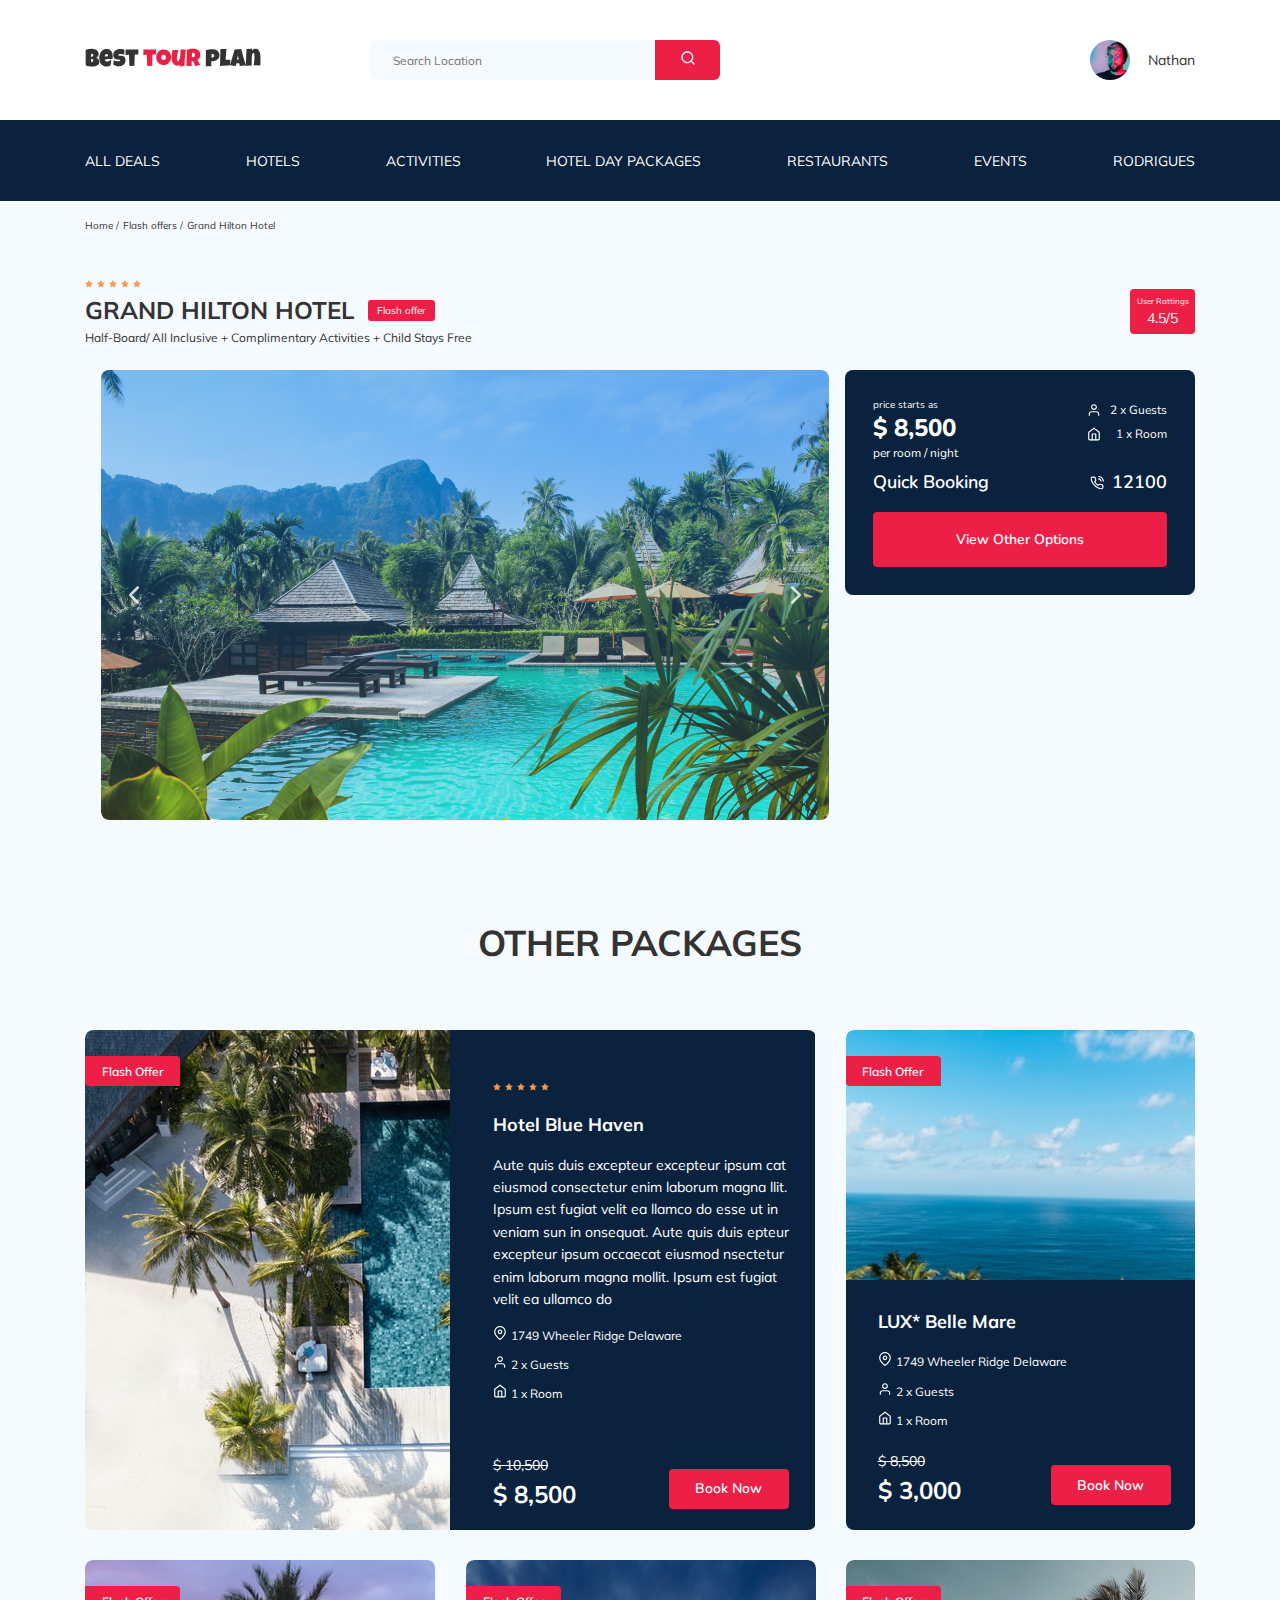
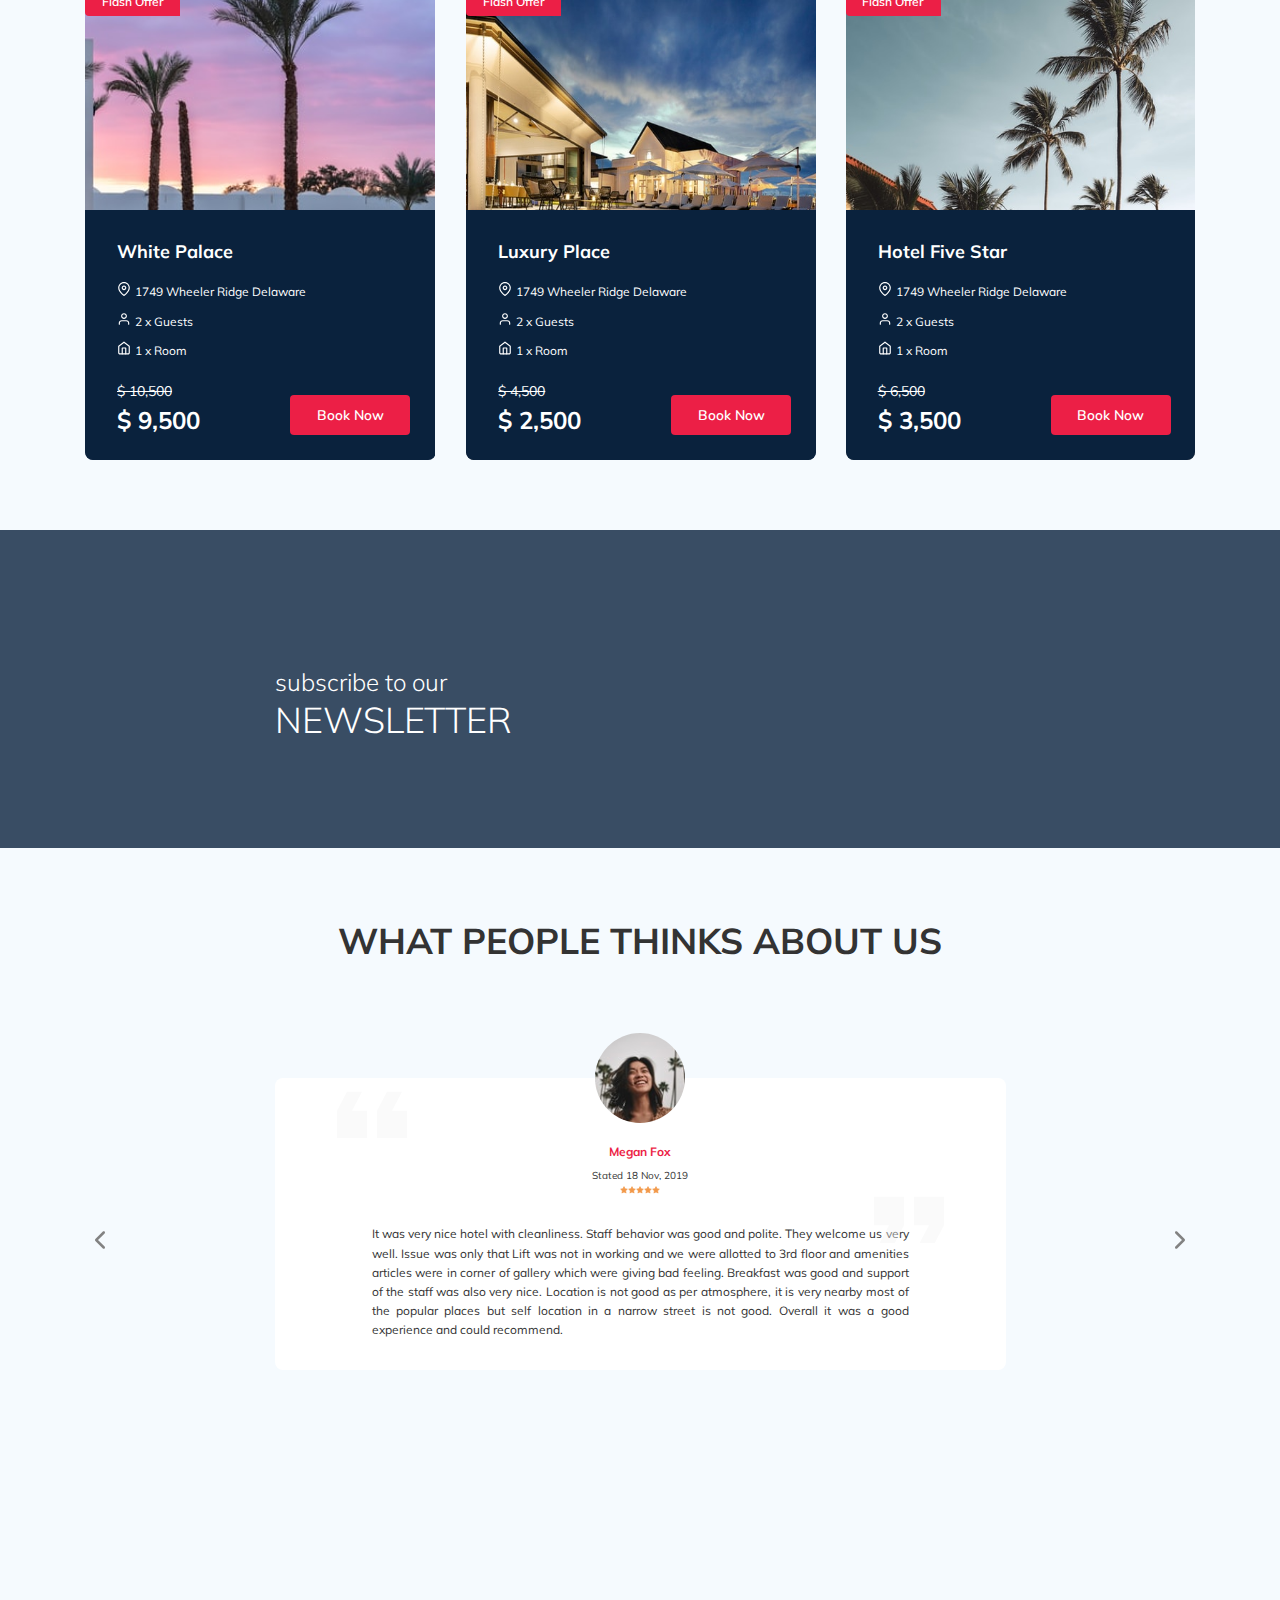
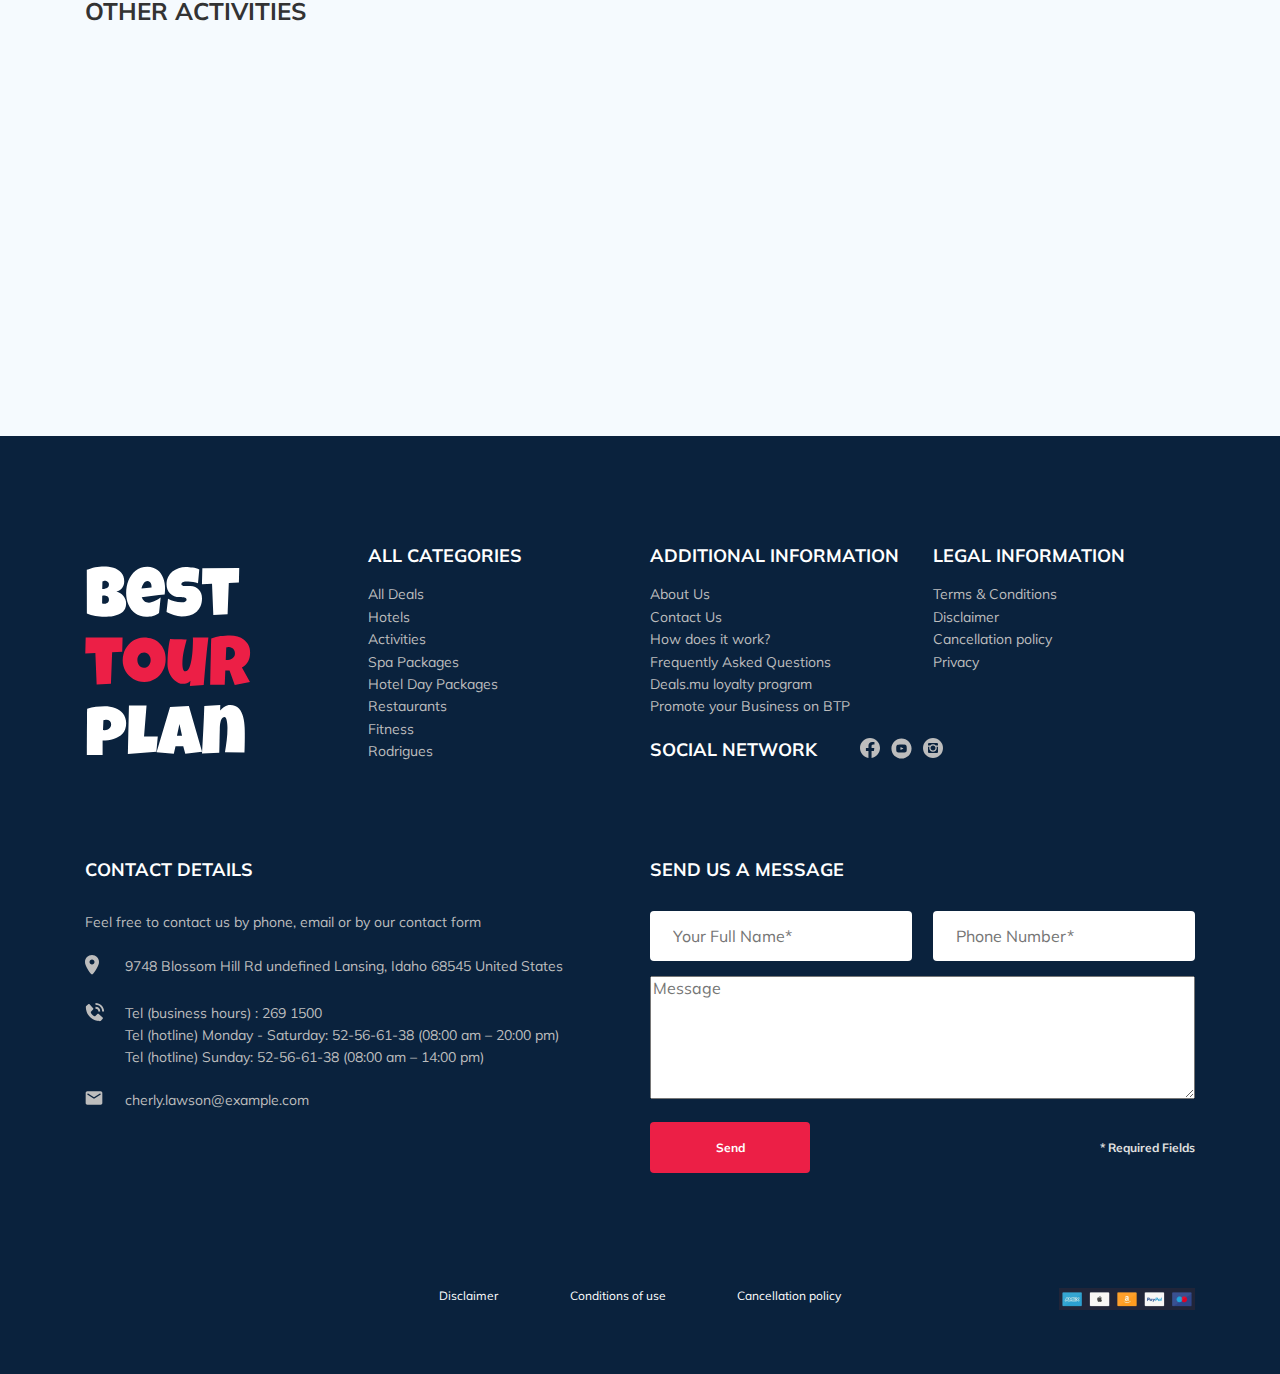
==== commit 0c170eba: "create:aos animate" ====
--- a/index.html
+++ b/index.html
@@ -1,1013 +1,721 @@
 <!DOCTYPE html>
 <html lang="en">
-  <head>
-    <meta charset="UTF-8" />
-    <meta name="viewport" content="width=device-width, initial-scale=1.0" />
-    <title>Best Tour Plan - Hotel Booking</title>
-    <link
-      href="https://fonts.googleapis.com/css2?family=Nunito:wght@400;600;700;800&display=swap"
-      rel="stylesheet"
-    />
-    <link
-      href="https://fonts.googleapis.com/css2?family=Muli:wght@300;400;600;700&display=swap"
-      rel="stylesheet"
-    />
-    <link rel="stylesheet" href="css/swiper-bundle.min.css" />
-    <link rel="stylesheet" href="css/style.css" />
-  </head>
-
-  <body>
-    <header class="navbar navbar--mobile-fixed">
+
+<head>
+  <meta charset="UTF-8" />
+  <meta name="viewport" content="width=device-width, initial-scale=1.0" />
+  <title>Best Tour Plan - Hotel Booking</title>
+  <link href="https://fonts.googleapis.com/css2?family=Nunito:wght@400;600;700;800&display=swap" rel="stylesheet" />
+  <link href="https://fonts.googleapis.com/css2?family=Muli:wght@300;400;600;700&display=swap" rel="stylesheet" />
+  <link rel="stylesheet" href="css/swiper-bundle.min.css" />
+  <link rel="stylesheet" href="css/aos.css">
+  <link rel="stylesheet" href="css/style.css" />
+</head>
+
+<body>
+  <header class="navbar navbar--mobile-fixed">
+    <div class="container">
+      <div class="navbar-top">
+        <a href="#" class="logo">
+          <img src="img/horizontal-logo.svg" alt="Logo: Best Tour Plan" class="logo__image" />
+        </a>
+
+        <form action="#" class="search navbar__search navbar__search--mobile-hidden">
+          <input type="text" class="search__input" placeholder="Search Location" />
+          <button class="search__button">
+            <img src="img/search.svg" alt="Icon: search" />
+          </button>
+        </form>
+
+        <a href="#" class="user navbar__user navbar__user--mobile-hidden">
+          <img src="img/user-avatar.jpeg" alt="Avatar: Nathan" class="user__avatar" />
+          <span class="user__name">Nathan</span>
+        </a>
+        <!-- /.user -->
+        <button class="menu-button navbar-top__menu-button">
+          <span class="menu-button__line"></span>
+          <span class="menu-button__line"></span>
+          <span class="menu-button__line"></span>
+        </button>
+        <!-- /.navbar-top__menu-btn -->
+      </div>
+      <!-- /.navbar-top -->
+    </div>
+    <!-- /.container -->
+    <div class="navbar-bottom">
       <div class="container">
-        <div class="navbar-top">
-          <a href="#" class="logo">
-            <img
-              src="img/horizontal-logo.svg"
-              alt="Logo: Best Tour Plan"
-              class="logo__image"
-            />
-          </a>
-
-          <form
-            action="#"
-            class="search navbar__search navbar__search--mobile-hidden"
-          >
-            <input
-              type="text"
-              class="search__input"
-              placeholder="Search Location"
-            />
-            <button class="search__button">
-              <img src="img/search.svg" alt="Icon: search" />
-            </button>
-          </form>
-
-          <a href="#" class="user navbar__user navbar__user--mobile-hidden">
-            <img
-              src="img/user-avatar.jpeg"
-              alt="Avatar: Nathan"
-              class="user__avatar"
-            />
-            <span class="user__name">Nathan</span>
-          </a>
-          <!-- /.user -->
-          <button class="menu-button navbar-top__menu-button">
-            <span class="menu-button__line"></span>
-            <span class="menu-button__line"></span>
-            <span class="menu-button__line"></span>
-          </button>
-          <!-- /.navbar-top__menu-btn -->
-        </div>
-        <!-- /.navbar-top -->
+        <ul class="navbar-menu">
+          <li class="navbar-menu__item navbar-menu__item--mobile-visible">
+            <a href="#" class="user navbar__user navbar__user--mobile-visible">
+              <img src="img/user-avatar.jpeg" alt="Avatar: Nathan" class="user__avatar" />
+              <span class="user__name user__name--light">Nathan</span>
+            </a>
+          </li>
+          <li class="navbar-menu__item navbar-menu__item--mobile-visible">
+            <form action="#" class="search navbar__search navbar__search--mobile-visible">
+              <input type="text" class="search__input" placeholder="Search Location" />
+              <button class="search__button">
+                <img src="img/search.svg" alt="Icon: search" />
+              </button>
+            </form>
+          </li>
+          <li class="navbar-menu__item">
+            <a href="#" class="navbar-menu__link">All Deals</a>
+          </li>
+          <li class="navbar-menu__item">
+            <a href="#" class="navbar-menu__link">Hotels</a>
+          </li>
+          <li class="navbar-menu__item">
+            <a href="#" class="navbar-menu__link">Activities</a>
+          </li>
+          <li class="navbar-menu__item">
+            <a href="#" class="navbar-menu__link">Hotel Day Packages</a>
+          </li>
+          <li class="navbar-menu__item">
+            <a href="#" class="navbar-menu__link">Restaurants</a>
+          </li>
+          <li class="navbar-menu__item">
+            <a href="#" class="navbar-menu__link">Events</a>
+          </li>
+          <li class="navbar-menu__item">
+            <a href="#" class="navbar-menu__link">Rodrigues</a>
+          </li>
+        </ul>
+        <!-- /.navbar-menu -->
       </div>
       <!-- /.container -->
-      <div class="navbar-bottom">
-        <div class="container">
-          <ul class="navbar-menu">
-            <li class="navbar-menu__item navbar-menu__item--mobile-visible">
-              <a
-                href="#"
-                class="user navbar__user navbar__user--mobile-visible"
-              >
-                <img
-                  src="img/user-avatar.jpeg"
-                  alt="Avatar: Nathan"
-                  class="user__avatar"
-                />
-                <span class="user__name user__name--light">Nathan</span>
+    </div>
+    <!-- /.navbar-bottom -->
+  </header>
+  <nav class="breadcrumb">
+    <div class="container">
+      <ul class="breadcrumb-list">
+        <li class="breadcrumb-list__item">
+          <a href="#" class="breadcrumb-list__link">Home</a>
+        </li>
+        <li class="breadcrumb-list__item">
+          <a href="#" class="breadcrumb-list__link">Flash offers</a>
+        </li>
+        <li class="breadcrumb-list__item">
+          Grand Hilton Hotel
+        </li>
+      </ul>
+    </div>
+  </nav>
+  <!-- /.breadcrumb -->
+  <section class="hotel">
+    <div class="container">
+      <div class="hotel-info">
+        <div class="hotel-info__text">
+          <div class="hotel-wrapper">
+            <div class="stars">
+              <img src="img/Star.svg" alt="star" />
+              <img src="img/Star.svg" alt="star" />
+              <img src="img/Star.svg" alt="star" />
+              <img src="img/Star.svg" alt="star" />
+              <img src="img/Star.svg" alt="star" />
+            </div>
+            <h1 class="hotel-name hotel-info__name">GRAND HILTON HOTEL</h1>
+            <span class="offer hotel-info__offer">Flash offer</span>
+          </div>
+          <p class="hotel-description hotel-info__description">
+            Half-Board/ All Inclusive + Complimentary Activities + Child Stays
+            Free
+          </p>
+        </div>
+        <!-- /.hotel-info__text -->
+        <div data-toggle="modal" data-href="#rating-modal" class="rating hotel-info__rating">
+          <span class="rating__text">User Rattings</span>
+          <span class="rating__counter">4.5/5</span>
+        </div>
+        <!-- /.hotel-info__right -->
+      </div>
+      <!-- /.hotel-info -->
+      <div class="hotel-grid">
+        <!-- Slider main container -->
+        <div class="swiper-container hotel-slider hotel__slider">
+          <!-- Additional required wrapper -->
+          <div class="swiper-wrapper">
+            <!-- Slides -->
+            <div class="swiper-slide hotel-slider__item">
+              <img class="swiper-slide hotel-slider__item" src="img/slide.jpg" alt="slide" />
+            </div>
+            <div class="swiper-slide hotel-slider__item">
+              <img class="swiper-slide hotel-slider__item" src="img/slide-2.jpg" alt="slide" />
+            </div>
+            <div class="swiper-slide hotel-slider__item">
+              <img class="swiper-slide hotel-slider__item" src="img/slide-3.jpg" alt="slide" />
+            </div>
+          </div>
+
+          <!-- If we need navigation buttons -->
+          <button class="hotel-slider__button hotel-slider__button--prev"></button>
+          <button class="hotel-slider__button hotel-slider__button--next"></button>
+        </div>
+        <!-- /.swiper-container -->
+
+        <div class="hotel-page">
+          <div class="booking">
+            <div class="booking__info">
+              <div class="booking__price">
+                <span class="booking__start">price starts as</span>
+                <span class="booking__pricetag">$ 8,500</span>
+                <span class="booking__per-room">per room / night</span>
+              </div>
+              <div class="booking__room">
+                <div class="booking__text">
+                  <img src="img/user.svg" alt="Icon: user" class="booking__icon" />
+                  <span class="booking__description">2 x Guests</span>
+                </div>
+                <div class="booking__text">
+                  <img src="img/home.svg" alt="Icon: home" class="booking__icon" />
+                  <span class="booking__description">1 x Room</span>
+                </div>
+              </div>
+            </div>
+            <!-- /.booking__info -->
+            <div class="booking__call-center">
+              <span class="booking__heading">Quick Booking</span>
+              <a class="booking__number" href="tel:12100">
+                <img src="img/phone-call.svg" alt="Icon: phone" />
+                <span class="booking__num">12100</span>
               </a>
-            </li>
-            <li class="navbar-menu__item navbar-menu__item--mobile-visible">
-              <form
-                action="#"
-                class="search navbar__search navbar__search--mobile-visible"
-              >
-                <input
-                  type="text"
-                  class="search__input"
-                  placeholder="Search Location"
-                />
-                <button class="search__button">
-                  <img src="img/search.svg" alt="Icon: search" />
-                </button>
-              </form>
-            </li>
-            <li class="navbar-menu__item">
-              <a href="#" class="navbar-menu__link">All Deals</a>
-            </li>
-            <li class="navbar-menu__item">
-              <a href="#" class="navbar-menu__link">Hotels</a>
-            </li>
-            <li class="navbar-menu__item">
-              <a href="#" class="navbar-menu__link">Activities</a>
-            </li>
-            <li class="navbar-menu__item">
-              <a href="#" class="navbar-menu__link">Hotel Day Packages</a>
-            </li>
-            <li class="navbar-menu__item">
-              <a href="#" class="navbar-menu__link">Restaurants</a>
-            </li>
-            <li class="navbar-menu__item">
-              <a href="#" class="navbar-menu__link">Events</a>
-            </li>
-            <li class="navbar-menu__item">
-              <a href="#" class="navbar-menu__link">Rodrigues</a>
+            </div>
+            <!-- /.__booking__call-center -->
+            <button data-toggle="modal" data-href="#booking-modal" class="button booking__button">
+              View Other Options
+            </button>
+          </div>
+          <div class="map">
+            <div class="map">
+              <iframe
+                src="https://www.google.com/maps/embed?pb=!1m18!1m12!1m3!1d3952.0412755648777!2d98.29254741525266!3d7.890750807946416!2m3!1f0!2f0!3f0!3m2!1i1024!2i768!4f13.1!3m3!1m2!1s0x30503b7bfcd9f903%3A0xf7065fac1e3d7c48!2sDoubleTree%20by%20Hilton%20Phuket%20Banthai%20Resort!5e0!3m2!1sru!2sua!4v1595322228282!5m2!1sru!2sua"
+                width="100%" height="213" frameborder="0" style="border: 0;" allowfullscreen="" aria-hidden="false"
+                tabindex="0"></iframe>
+            </div>
+            <!-- /.map -->
+          </div>
+          <!-- /.map -->
+        </div>
+      </div>
+      <!-- /.hotel-grid -->
+    </div>
+    <!-- /.container -->
+  </section>
+  <section class="other-packages">
+    <div class="container">
+      <h2 class="other-packages__title">Other Packages</h2>
+      <div class="other-packages__wrapper other-packages__wrapper--first">
+        <div class="package-layer package-layer__haven">
+          <img src="img/package-haven.jpeg" alt="IMG: Hotel Blue Haven"
+            class="package-layer__image package-layer__image--haven" />
+          <button class="package-layer__button">Flash Offer</button>
+          <div class="package-layer__grid package-layer__grid--haven">
+            <div class="package-layer__rating">
+              <img src="img/Star.svg" alt="star" />
+              <img src="img/Star.svg" alt="star" />
+              <img src="img/Star.svg" alt="star" />
+              <img src="img/Star.svg" alt="star" />
+              <img src="img/Star.svg" alt="star" />
+            </div>
+            <h3 class="package-layer__title package-layer__title--haven">
+              Hotel Blue Haven
+            </h3>
+            <p class="package-layer__text">
+              Aute quis duis excepteur excepteur ipsum cat eiusmod consectetur
+              enim laborum magna llit. Ipsum est fugiat velit ea llamco do
+              esse ut in veniam sun in onsequat. Aute quis duis epteur
+              excepteur ipsum occaecat eiusmod nsectetur enim laborum magna
+              mollit. Ipsum est fugiat velit ea ullamco do
+            </p>
+            <div class="package-info package-info--haven">
+              <div class="package-info-text package-info-text--haven">
+                <img src="img/map-pin.svg" alt="Icon: map-pin" class="package-info-text__icon" />
+                <span class="package-info-text__description">1749 Wheeler Ridge Delaware</span>
+              </div>
+              <div class="package-info-user package-info-user--haven">
+                <img src="img/user.svg" alt="Icon: user" class="package-info-user__icon" />
+                <span class="package-info-user__description">2 x Guests</span>
+              </div>
+              <div class="package-info-room package-info-room--haven">
+                <img src="img/home.svg" alt="Icon: home" class="package-info-room__icon" />
+                <span class="package-info-room__description">1 x Room</span>
+              </div>
+            </div>
+            <div class="package-price">
+              <div class="package-price__info package-price__info--haven">
+                <span class="package-price__full package-price__full--haven">$ 10,500</span>
+                <span class="package-price__discount package-price__discount--haven">$ 8,500</span>
+              </div>
+              <button class="package-price__button package-price__button--haven">
+                Book Now
+              </button>
+            </div>
+          </div>
+        </div>
+        <div class="package-layer package-layer__mare">
+          <img src="img/package-mare.jpeg" alt="IMG: LUX* Belle Mare"
+            class="package-layer__image package-layer__image--mare" />
+          <button class="package-layer__button">Flash Offer</button>
+          <div class="package-layer__grid package-layer__grid--all">
+            <h3 class="package-layer__title package-layer__title--all">
+              LUX* Belle Mare
+            </h3>
+            <div class="package-info package-info--all">
+              <div class="package-info-text package-info-text--all">
+                <img src="img/map-pin.svg" alt="Icon: map-pin" class="package-info-text__icon" />
+                <span class="package-info-text__description">1749 Wheeler Ridge Delaware</span>
+              </div>
+              <div class="package-info-user package-info-user--all">
+                <img src="img/user.svg" alt="Icon: user" class="package-info-user__icon" />
+                <span class="package-info-user__description">2 x Guests</span>
+              </div>
+              <div class="package-info-room package-info-room--all">
+                <img src="img/home.svg" alt="Icon: home" class="package-info-room__icon" />
+                <span class="package-info-room__description">1 x Room</span>
+              </div>
+            </div>
+            <div class="package-price">
+              <div class="package-price__info package-price__info--all">
+                <span class="package-price__full package-price__full--all">$ 8,500</span>
+                <span class="package-price__discount package-price__discount--all">$ 3,000</span>
+              </div>
+              <button class="package-price__button package-price__button--all">
+                Book Now
+              </button>
+            </div>
+          </div>
+        </div>
+        <!-- </div> -->
+        <!-- wrapper-first -->
+        <!-- <div class="other-packages__wrapper other-packages__wrapper--second"> -->
+        <div class="package-layer package-layer__white">
+          <img src="img/package-white.jpeg" alt="IMG: White Palace"
+            class="package-layer__image package-layer__image--white" />
+          <button class="package-layer__button">Flash Offer</button>
+          <div class="package-layer__grid package-layer__grid--all">
+            <h3 class="package-layer__title package-layer__title--all">
+              White Palace
+            </h3>
+            <div class="package-info package-info--all">
+              <div class="package-info-text package-info-text--all">
+                <img src="img/map-pin.svg" alt="Icon: map-pin" class="package-info-text__icon" />
+                <span class="package-info-text__description">1749 Wheeler Ridge Delaware</span>
+              </div>
+              <div class="package-info-user package-info-user--all">
+                <img src="img/user.svg" alt="Icon: user" class="package-info-user__icon" />
+                <span class="package-info-user__description">2 x Guests</span>
+              </div>
+              <div class="package-info-room package-info-room--all">
+                <img src="img/home.svg" alt="Icon: home" class="package-info-room__icon" />
+                <span class="package-info-room__description">1 x Room</span>
+              </div>
+            </div>
+            <div class="package-price">
+              <div class="package-price__info package-price__info--all">
+                <span class="package-price__full package-price__full--all">$ 10,500</span>
+                <span class="package-price__discount package-price__discount--all">$ 9,500</span>
+              </div>
+              <button class="package-price__button package-price__button--all">
+                Book Now
+              </button>
+            </div>
+          </div>
+        </div>
+        <div class="package-layer package-layer__luxury">
+          <img src="img/package-luxury.jpeg" alt="IMG: Luxury Place"
+            class="package-layer__image package-layer__image--luxury" />
+          <button class="package-layer__button">Flash Offer</button>
+          <div class="package-layer__grid package-layer__grid--all">
+            <h3 class="package-layer__title package-layer__title--all">
+              Luxury Place
+            </h3>
+            <div class="package-info package-info--all">
+              <div class="package-info-text package-info-text--all">
+                <img src="img/map-pin.svg" alt="Icon: map-pin" class="package-info-text__icon" />
+                <span class="package-info-text__description">1749 Wheeler Ridge Delaware</span>
+              </div>
+              <div class="package-info-user package-info-user--all">
+                <img src="img/user.svg" alt="Icon: user" class="package-info-user__icon" />
+                <span class="package-info-user__description">2 x Guests</span>
+              </div>
+              <div class="package-info-room package-info-room--all">
+                <img src="img/home.svg" alt="Icon: home" class="package-info-room__icon" />
+                <span class="package-info-room__description">1 x Room</span>
+              </div>
+            </div>
+            <div class="package-price">
+              <div class="package-price__info package-price__info--all">
+                <span class="package-price__full package-price__full--all">$ 4,500</span>
+                <span class="package-price__discount package-price__discount--all">$ 2,500</span>
+              </div>
+              <button class="package-price__button package-price__button--all">
+                Book Now
+              </button>
+            </div>
+          </div>
+        </div>
+        <div class="package-layer package-layer__star">
+          <img src="img/package-star.jpeg" alt="IMG: Hotel Five Star"
+            class="package-layer__image package-layer__image--star" />
+          <button class="package-layer__button">Flash Offer</button>
+          <div class="package-layer__grid package-layer__grid--all">
+            <h3 class="package-layer__title package-layer__title--all">
+              Hotel Five Star
+            </h3>
+            <div class="package-info package-info--all">
+              <div class="package-info-text package-info-text--all">
+                <img src="img/map-pin.svg" alt="Icon: map-pin" class="package-info-text__icon" />
+                <span class="package-info-text__description">1749 Wheeler Ridge Delaware</span>
+              </div>
+              <div class="package-info-user package-info-user--all">
+                <img src="img/user.svg" alt="Icon: user" class="package-info-user__icon" />
+                <span class="package-info-user__description">2 x Guests</span>
+              </div>
+              <div class="package-info-room package-info-room--all">
+                <img src="img/home.svg" alt="Icon: home" class="package-info-room__icon" />
+                <span class="package-info-room__description">1 x Room</span>
+              </div>
+            </div>
+            <div class="package-price">
+              <div class="package-price__info package-price__info--all">
+                <span class="package-price__full package-price__full--all">$ 6,500</span>
+                <span class="package-price__discount package-price__discount--all">$ 3,500</span>
+              </div>
+              <button class="package-price__button package-price__button--all">
+                Book Now
+              </button>
+            </div>
+          </div>
+        </div>
+      </div>
+      <!-- /.other-packages__wrapper  other-packages__wrapper--second-->
+    </div>
+  </section>
+  <section class="newsletter">
+    <img class="newsletter__image" data-parallax="scroll" alt="" />
+    <div class="newsletter-wrapper">
+      <h2 class="newsletter-title newsletter__title">
+        subscribe to our
+        <span class="newsletter-title__strong">Newsletter</span>
+      </h2>
+      <form action="send.php" method="POST" class="subscribe newsletter__subscribe form" data-aos="zoom-in"
+        data-aos-delay="200">
+        <div class="subscribe__input-group">
+          <input type="email" class="subscribe__input" placeholder="Your email address" name="email" required />
+          <button class="subscribe__button">Send</button>
+        </div>
+      </form>
+    </div>
+    <!-- /.newsletter-wrapper -->
+  </section>
+  <section class="reviews">
+    <div class="container">
+      <h2 class="reviews__title">What people thinks about us</h2>
+      <div class="swiper-container reviews-slider">
+        <div class="swiper-wrapper">
+          <div class="swiper-slide">
+            <div class="reviews-slider__item">
+              <div class="reviews-slider__profile">
+                <img src="img/reviews-avatar.jpeg" alt="Photo: Megan Fox" class="reviews-slider__avatar" />
+                <h3 class="reviews-slider__username">Megan Fox</h3>
+                <span class="reviews-slider__date">Stated 18 Nov, 2019</span>
+                <div class="reviews-slider__rating">
+                  <img src="img/Star.svg" alt="star" />
+                  <img src="img/Star.svg" alt="star" />
+                  <img src="img/Star.svg" alt="star" />
+                  <img src="img/Star.svg" alt="star" />
+                  <img src="img/Star.svg" alt="star" />
+                </div>
+              </div>
+              <!-- /.reviews-slider__profile -->
+              <p class="reviews-slider__text">
+                It was very nice hotel with cleanliness. Staff behavior was
+                good and polite. They welcome us very well. Issue was only
+                that Lift was not in working and we were allotted to 3rd floor
+                and amenities articles were in corner of gallery which were
+                giving bad feeling. Breakfast was good and support of the
+                staff was also very nice. Location is not good as per
+                atmosphere, it is very nearby most of the popular places but
+                self location in a narrow street is not good. Overall it was a
+                good experience and could recommend.
+              </p>
+            </div>
+            <!-- /.reviews-slider__item -->
+          </div>
+          <div class="swiper-slide">
+            <div class="reviews-slider__item">
+              <div class="reviews-slider__profile">
+                <img src="img/reviews-avatar-2.jpeg" alt="Photo: Jek Forch" class="reviews-slider__avatar" />
+                <h3 class="reviews-slider__username">Jek Forch</h3>
+                <span class="reviews-slider__date">Stated 22 Jul, 2017</span>
+                <div class="reviews-slider__rating">
+                  <img src="img/Star.svg" alt="star" />
+                  <img src="img/Star.svg" alt="star" />
+                  <img src="img/Star.svg" alt="star" />
+                  <img src="img/Star.svg" alt="star" />
+                  <img src="img/Star.svg" alt="star" />
+                </div>
+              </div>
+              <!-- /.reviews-slider__profile -->
+              <p class="reviews-slider__text">
+                Lorem ipsum dolor sit, amet consectetur adipisicing elit.
+                Libero saepe laborum repellat obcaecati numquam, animi
+                corrupti, accusamus reiciendis sunt impedit, cum quia odio
+                quasi inventore. Cupiditate, officiis in sunt soluta nisi iste
+                similique ipsam aliquid laboriosam aut quibusdam? Aperiam,
+                temporibus! Alias quas nemo quam debitis recusandae ad
+                mollitia quibusdam! Culpa quos natus aliquam quod architecto
+                officia provident doloribus, autem hic reprehenderit
+                accusantium consequatur recusandae ea dolorum magnam, nulla ab
+                suscipit tenetur? Saepe, ducimus. Delectus doloribus quos
+                voluptatum molestias unde aliquid error tempora ad eum
+                reiciendis inventore accusantium quod veritatis, dolor
+                quibusdam. Quae sequi magnam amet rem eum officia sint velit
+                aliquam, non odio iste illum. Modi tenetur ad cum soluta
+                maxime architecto cupiditate odit quos, ullam quibusdam,
+                laudantium assumenda impedit.
+              </p>
+            </div>
+            <!-- /.reviews-slider__item -->
+          </div>
+          <div class="swiper-slide">
+            <div class="reviews-slider__item">
+              <div class="reviews-slider__profile">
+                <img src="img/reviews-avatar-3.jpeg" alt="Photo: Viki Brown" class="reviews-slider__avatar" />
+                <h3 class="reviews-slider__username">Viki Brown</h3>
+                <span class="reviews-slider__date">Stated 3 Seb, 2020</span>
+                <div class="reviews-slider__rating">
+                  <img src="img/Star.svg" alt="star" />
+                  <img src="img/Star.svg" alt="star" />
+                  <img src="img/Star.svg" alt="star" />
+                  <img src="img/Star.svg" alt="star" />
+                  <img src="img/Star.svg" alt="star" />
+                </div>
+              </div>
+              <!-- /.reviews-slider__profile -->
+              <p class="reviews-slider__text">
+                Lorem ipsum dolor sit amet consectetur adipisicing elit. Minus
+                ipsam fugiat minima, ut ullam vitae deserunt labore quibusdam
+                nulla perferendis itaque incidunt molestiae, repellendus
+                officiis praesentium beatae quasi neque quaerat error magni
+                iusto veniam accusantium dignissimos. Hic voluptatibus quasi
+                provident sed nisi iure laudantium sit blanditiis temporibus
+                tempore dicta, neque exercitationem maxime quis perspiciatis
+                ullam, illo aperiam nemo molestiae illum. In assumenda dolore
+                expedita laborum qui, quis sunt fugiat molestias quod vitae
+                deserunt odit quidem, eveniet perspiciatis consectetur!
+                Adipisci, quia?
+              </p>
+            </div>
+            <!-- /.reviews-slider__item -->
+          </div>
+        </div>
+        <button class="reviews-slider__button reviews-slider__button--prev"></button>
+        <button class="reviews-slider__button reviews-slider__button--next"></button>
+      </div>
+    </div>
+  </section>
+  <section class="activities">
+    <div class="container">
+      <h2 class="activities__title">Other Activities</h2>
+      <div class="activities-wrapper">
+        <div class="card activities__card" data-aos="fade-up" data-aos-delay="100">
+          <img src="img/activity-1.jpeg" alt="The curious corner of chamarel" class="card__image" />
+          <h3 class="card__title">The curious corner of chamarel</h3>
+          <button class="card__button">Book Now</button>
+        </div>
+        <div class="card activities__card" data-aos="fade-up" data-aos-delay="300">
+          <img src="img/activity-2.jpeg" alt="Gymkhana club golfcourse" class="card__image" />
+          <h3 class="card__title">Gymkhana club golf course</h3>
+          <button class="card__button">Book Now</button>
+        </div>
+        <div class="card activities__card" data-aos="fade-up" data-aos-delay="500">
+          <img src="img/activity-3.jpeg" alt="Tamarind falls hikingtrip - full day" class="card__image" />
+          <h3 class="card__title">Tamarind falls hiking trip - full day</h3>
+          <button class="card__button">Book Now</button>
+        </div>
+        <div class="card activities__card" data-aos="fade-up" data-aos-delay="700">
+          <img src="img/activity-4.jpeg" alt="The blue marine discoveryquest" class="card__image" />
+          <h3 class="card__title">The blue marine discovery quest</h3>
+          <button class="card__button">Book Now</button>
+        </div>
+      </div>
+    </div>
+  </section>
+  <footer class="footer">
+    <div class="container">
+      <div class="footer-wrapper">
+        <img src="img/vartical-logo.svg" alt="Logo: Best Tour Plan" class="logo footer__logo" />
+        <div class="footer__list footer__categories">
+          <h3 class="footer__title">ALL CATEGORIES</h3>
+          <ul class="footer__ul">
+            <li class="footer__item">
+              <a href="#" class="footer__link">All Deals</a>
+            </li>
+            <li class="footer__item">
+              <a href="#" class="footer__link">Hotels</a>
+            </li>
+            <li class="footer__item">
+              <a href="#" class="footer__link">Activities</a>
+            </li>
+            <li class="footer__item">
+              <a href="#" class="footer__link">Spa Packages</a>
+            </li>
+            <li class="footer__item">
+              <a href="#" class="footer__link">Hotel Day Packages</a>
+            </li>
+            <li class="footer__item">
+              <a href="#" class="footer__link">Restaurants</a>
+            </li>
+            <li class="footer__item">
+              <a href="#" class="footer__link">Fitness</a>
+            </li>
+            <li class="footer__item">
+              <a href="#" class="footer__link">Rodrigues</a>
             </li>
           </ul>
-          <!-- /.navbar-menu -->
-        </div>
-        <!-- /.container -->
+        </div>
+        <div class="footer__list footer__additional">
+          <h3 class="footer__title">ADDITIONAL INFORMATION</h3>
+          <ul class="footer__ul">
+            <li class="footer__item">
+              <a href="#" class="footer__link">About Us</a>
+            </li>
+            <li class="footer__item">
+              <a href="#" class="footer__link">Contact Us</a>
+            </li>
+            <li class="footer__item">
+              <a href="#" class="footer__link">How does it work?</a>
+            </li>
+            <li class="footer__item">
+              <a href="#" class="footer__link">Frequently Asked Questions</a>
+            </li>
+            <li class="footer__item">
+              <a href="#" class="footer__link">Deals.mu loyalty program</a>
+            </li>
+            <li class="footer__item">
+              <a href="#" class="footer__link">Promote your Business on BTP</a>
+            </li>
+          </ul>
+        </div>
+        <div class="footer__social-network">
+          <h3 class="footer__title footer__title--inline">Social Network</h3>
+          <div class="footer__social-links">
+            <a href="#" class="footer__link">
+              <img src="img/facebook.svg" alt="Icon: facebook" />
+            </a>
+            <a href="#" class="footer__link">
+              <img src="img/youtube.svg" alt="Icon: youtube" />
+            </a>
+            <a href="#" class="footer__link">
+              <img src="img/instagram.svg" alt="Icon: instagram" />
+            </a>
+          </div>
+        </div>
+        <div class="footer__list footer__legal">
+          <h3 class="footer__title">LEGAL INFORMATION</h3>
+          <ul class="footer__ul">
+            <li class="footer__item">
+              <a href="#" class="footer__link">Terms & Conditions</a>
+            </li>
+            <li class="footer__item">
+              <a href="#" class="footer__link">Disclaimer</a>
+            </li>
+            <li class="footer__item">
+              <a href="#" class="footer__link">Cancellation policy</a>
+            </li>
+            <li class="footer__item">
+              <a href="#" class="footer__link">Privacy</a>
+            </li>
+          </ul>
+        </div>
+        <div class="footer__contact-details">
+          <h3 class="footer__title footer__title--mb-3">Contact Details</h3>
+          <p class="footer__text">
+            Feel free to contact us by phone, email or by our contact form
+          </p>
+          <ul class="footer__ul">
+            <li class="footer__item footer__item--mb-2">
+              <div class="footer__icon-wrapper">
+                <img class="footer__icon" src="img/map-marker.svg" alt="Icon: map" />
+              </div>
+              9748 Blossom Hill Rd undefined Lansing, Idaho 68545 United
+              States
+            </li>
+            <li class="footer__item footer__item--mb-2">
+              <div class="footer__icon-wrapper">
+                <img class="footer__icon" src="img/phone-calls.svg" alt="Icon: phone-call" />
+              </div>
+
+              Tel (business hours) : 269 1500<br />
+              Tel (hotline) Monday - Saturday: 52-56-61-38 (08:00 am – 20:00
+              pm)<br />
+              Tel (hotline) Sunday: 52-56-61-38 (08:00 am – 14:00 pm)<br />
+            </li>
+            <li class="footer__item footer__item--mb-2">
+              <div class="footer__icon-wrapper">
+                <img class="footer__icon" src="img/email.svg" alt="Icon: email" />
+              </div>
+
+              cherly.lawson@example.com
+            </li>
+          </ul>
+        </div>
+        <div class="footer__contact-form">
+          <h3 class="footer__title footer__title--mb-3">Send us a message</h3>
+          <form action="send.php" method="POST" class="form footer__form">
+            <div class="footer__input-group">
+              <input type="text" class="input footer__input" placeholder="Your Full Name*" name="name" required />
+            </div>
+            <div class="footer__input-group">
+              <input type="tel" class="input footer__input" placeholder="Phone Number*" name="phone" id="phone"
+                minlength="10" required />
+            </div>
+            <textarea placeholder="Message" class="footer__message" name="message"></textarea>
+            <button class="button footer__button" type="submit">Send</button>
+            <span class="footer__info">* Required Fields</span>
+          </form>
+        </div>
+        <!-- /.footer__contact-form -->
+        <div class="footer__about-info">
+          <span class="footer__about-text">Disclaimer</span>
+          <span class="footer__about-text">Conditions of use</span>
+          <span class="footer__about-text"> Cancellation policy</span>
+        </div>
+        <img src="img/pay-card.png" alt="Photo: pay-card" class="footer__pay-card" />
       </div>
-      <!-- /.navbar-bottom -->
-    </header>
-    <nav class="breadcrumb">
-      <div class="container">
-        <ul class="breadcrumb-list">
-          <li class="breadcrumb-list__item">
-            <a href="#" class="breadcrumb-list__link">Home</a>
-          </li>
-          <li class="breadcrumb-list__item">
-            <a href="#" class="breadcrumb-list__link">Flash offers</a>
-          </li>
-          <li class="breadcrumb-list__item">
-            Grand Hilton Hotel
-          </li>
-        </ul>
-      </div>
-    </nav>
-    <!-- /.breadcrumb -->
-    <section class="hotel">
-      <div class="container">
-        <div class="hotel-info">
-          <div class="hotel-info__text">
-            <div class="hotel-wrapper">
-              <div class="stars">
-                <img src="img/Star.svg" alt="star" />
-                <img src="img/Star.svg" alt="star" />
-                <img src="img/Star.svg" alt="star" />
-                <img src="img/Star.svg" alt="star" />
-                <img src="img/Star.svg" alt="star" />
-              </div>
-              <h1 class="hotel-name hotel-info__name">GRAND HILTON HOTEL</h1>
-              <span class="offer hotel-info__offer">Flash offer</span>
-            </div>
-            <p class="hotel-description hotel-info__description">
-              Half-Board/ All Inclusive + Complimentary Activities + Child Stays
-              Free
-            </p>
-          </div>
-          <!-- /.hotel-info__text -->
-          <div
-            data-toggle="modal"
-            data-href="#rating-modal"
-            class="rating hotel-info__rating"
-          >
-            <span class="rating__text">User Rattings</span>
-            <span class="rating__counter">4.5/5</span>
-          </div>
-          <!-- /.hotel-info__right -->
-        </div>
-        <!-- /.hotel-info -->
-        <div class="hotel-grid">
-          <!-- Slider main container -->
-          <div class="swiper-container hotel-slider hotel__slider">
-            <!-- Additional required wrapper -->
-            <div class="swiper-wrapper">
-              <!-- Slides -->
-              <div class="swiper-slide hotel-slider__item">
-                <img
-                  class="swiper-slide hotel-slider__item"
-                  src="img/slide.jpg"
-                  alt="slide"
-                />
-              </div>
-              <div class="swiper-slide hotel-slider__item">
-                <img
-                  class="swiper-slide hotel-slider__item"
-                  src="img/slide-2.jpg"
-                  alt="slide"
-                />
-              </div>
-              <div class="swiper-slide hotel-slider__item">
-                <img
-                  class="swiper-slide hotel-slider__item"
-                  src="img/slide-3.jpg"
-                  alt="slide"
-                />
-              </div>
-            </div>
-
-            <!-- If we need navigation buttons -->
-            <button
-              class="hotel-slider__button hotel-slider__button--prev"
-            ></button>
-            <button
-              class="hotel-slider__button hotel-slider__button--next"
-            ></button>
-          </div>
-          <!-- /.swiper-container -->
-
-          <div class="hotel-page">
-            <div class="booking">
-              <div class="booking__info">
-                <div class="booking__price">
-                  <span class="booking__start">price starts as</span>
-                  <span class="booking__pricetag">$ 8,500</span>
-                  <span class="booking__per-room">per room / night</span>
-                </div>
-                <div class="booking__room">
-                  <div class="booking__text">
-                    <img
-                      src="img/user.svg"
-                      alt="Icon: user"
-                      class="booking__icon"
-                    />
-                    <span class="booking__description">2 x Guests</span>
-                  </div>
-                  <div class="booking__text">
-                    <img
-                      src="img/home.svg"
-                      alt="Icon: home"
-                      class="booking__icon"
-                    />
-                    <span class="booking__description">1 x Room</span>
-                  </div>
-                </div>
-              </div>
-              <!-- /.booking__info -->
-              <div class="booking__call-center">
-                <span class="booking__heading">Quick Booking</span>
-                <a class="booking__number" href="tel:12100">
-                  <img src="img/phone-call.svg" alt="Icon: phone" />
-                  <span class="booking__num">12100</span>
-                </a>
-              </div>
-              <!-- /.__booking__call-center -->
-              <button
-                data-toggle="modal"
-                data-href="#booking-modal"
-                class="button booking__button"
-              >
-                View Other Options
-              </button>
-            </div>
-            <div class="map">
-              <div class="map">
-                <iframe
-                  src="https://www.google.com/maps/embed?pb=!1m18!1m12!1m3!1d3952.0412755648777!2d98.29254741525266!3d7.890750807946416!2m3!1f0!2f0!3f0!3m2!1i1024!2i768!4f13.1!3m3!1m2!1s0x30503b7bfcd9f903%3A0xf7065fac1e3d7c48!2sDoubleTree%20by%20Hilton%20Phuket%20Banthai%20Resort!5e0!3m2!1sru!2sua!4v1595322228282!5m2!1sru!2sua"
-                  width="100%"
-                  height="213"
-                  frameborder="0"
-                  style="border: 0;"
-                  allowfullscreen=""
-                  aria-hidden="false"
-                  tabindex="0"
-                ></iframe>
-              </div>
-              <!-- /.map -->
-            </div>
-            <!-- /.map -->
-          </div>
-        </div>
-        <!-- /.hotel-grid -->
-      </div>
-      <!-- /.container -->
-    </section>
-    <section class="other-packages">
-      <div class="container">
-        <h2 class="other-packages__title">Other Packages</h2>
-        <div class="other-packages__wrapper other-packages__wrapper--first">
-          <div class="package-layer package-layer__haven">
-            <img
-              src="img/package-haven.jpeg"
-              alt="IMG: Hotel Blue Haven"
-              class="package-layer__image package-layer__image--haven"
-            />
-            <button class="package-layer__button">Flash Offer</button>
-            <div class="package-layer__grid package-layer__grid--haven">
-              <div class="package-layer__rating">
-                <img src="img/Star.svg" alt="star" />
-                <img src="img/Star.svg" alt="star" />
-                <img src="img/Star.svg" alt="star" />
-                <img src="img/Star.svg" alt="star" />
-                <img src="img/Star.svg" alt="star" />
-              </div>
-              <h3 class="package-layer__title package-layer__title--haven">
-                Hotel Blue Haven
-              </h3>
-              <p class="package-layer__text">
-                Aute quis duis excepteur excepteur ipsum cat eiusmod consectetur
-                enim laborum magna llit. Ipsum est fugiat velit ea llamco do
-                esse ut in veniam sun in onsequat. Aute quis duis epteur
-                excepteur ipsum occaecat eiusmod nsectetur enim laborum magna
-                mollit. Ipsum est fugiat velit ea ullamco do
-              </p>
-              <div class="package-info package-info--haven">
-                <div class="package-info-text package-info-text--haven">
-                  <img
-                    src="img/map-pin.svg"
-                    alt="Icon: map-pin"
-                    class="package-info-text__icon"
-                  />
-                  <span class="package-info-text__description"
-                    >1749 Wheeler Ridge Delaware</span
-                  >
-                </div>
-                <div class="package-info-user package-info-user--haven">
-                  <img
-                    src="img/user.svg"
-                    alt="Icon: user"
-                    class="package-info-user__icon"
-                  />
-                  <span class="package-info-user__description">2 x Guests</span>
-                </div>
-                <div class="package-info-room package-info-room--haven">
-                  <img
-                    src="img/home.svg"
-                    alt="Icon: home"
-                    class="package-info-room__icon"
-                  />
-                  <span class="package-info-room__description">1 x Room</span>
-                </div>
-              </div>
-              <div class="package-price">
-                <div class="package-price__info package-price__info--haven">
-                  <span class="package-price__full package-price__full--haven"
-                    >$ 10,500</span
-                  >
-                  <span
-                    class="package-price__discount package-price__discount--haven"
-                    >$ 8,500</span
-                  >
-                </div>
-                <button
-                  class="package-price__button package-price__button--haven"
-                >
-                  Book Now
-                </button>
-              </div>
-            </div>
-          </div>
-          <div class="package-layer package-layer__mare">
-            <img
-              src="img/package-mare.jpeg"
-              alt="IMG: LUX* Belle Mare"
-              class="package-layer__image package-layer__image--mare"
-            />
-            <button class="package-layer__button">Flash Offer</button>
-            <div class="package-layer__grid package-layer__grid--all">
-              <h3 class="package-layer__title package-layer__title--all">
-                LUX* Belle Mare
-              </h3>
-              <div class="package-info package-info--all">
-                <div class="package-info-text package-info-text--all">
-                  <img
-                    src="img/map-pin.svg"
-                    alt="Icon: map-pin"
-                    class="package-info-text__icon"
-                  />
-                  <span class="package-info-text__description"
-                    >1749 Wheeler Ridge Delaware</span
-                  >
-                </div>
-                <div class="package-info-user package-info-user--all">
-                  <img
-                    src="img/user.svg"
-                    alt="Icon: user"
-                    class="package-info-user__icon"
-                  />
-                  <span class="package-info-user__description">2 x Guests</span>
-                </div>
-                <div class="package-info-room package-info-room--all">
-                  <img
-                    src="img/home.svg"
-                    alt="Icon: home"
-                    class="package-info-room__icon"
-                  />
-                  <span class="package-info-room__description">1 x Room</span>
-                </div>
-              </div>
-              <div class="package-price">
-                <div class="package-price__info package-price__info--all">
-                  <span class="package-price__full package-price__full--all"
-                    >$ 8,500</span
-                  >
-                  <span
-                    class="package-price__discount package-price__discount--all"
-                    >$ 3,000</span
-                  >
-                </div>
-                <button
-                  class="package-price__button package-price__button--all"
-                >
-                  Book Now
-                </button>
-              </div>
-            </div>
-          </div>
-          <!-- </div> -->
-          <!-- wrapper-first -->
-          <!-- <div class="other-packages__wrapper other-packages__wrapper--second"> -->
-          <div class="package-layer package-layer__white">
-            <img
-              src="img/package-white.jpeg"
-              alt="IMG: White Palace"
-              class="package-layer__image package-layer__image--white"
-            />
-            <button class="package-layer__button">Flash Offer</button>
-            <div class="package-layer__grid package-layer__grid--all">
-              <h3 class="package-layer__title package-layer__title--all">
-                White Palace
-              </h3>
-              <div class="package-info package-info--all">
-                <div class="package-info-text package-info-text--all">
-                  <img
-                    src="img/map-pin.svg"
-                    alt="Icon: map-pin"
-                    class="package-info-text__icon"
-                  />
-                  <span class="package-info-text__description"
-                    >1749 Wheeler Ridge Delaware</span
-                  >
-                </div>
-                <div class="package-info-user package-info-user--all">
-                  <img
-                    src="img/user.svg"
-                    alt="Icon: user"
-                    class="package-info-user__icon"
-                  />
-                  <span class="package-info-user__description">2 x Guests</span>
-                </div>
-                <div class="package-info-room package-info-room--all">
-                  <img
-                    src="img/home.svg"
-                    alt="Icon: home"
-                    class="package-info-room__icon"
-                  />
-                  <span class="package-info-room__description">1 x Room</span>
-                </div>
-              </div>
-              <div class="package-price">
-                <div class="package-price__info package-price__info--all">
-                  <span class="package-price__full package-price__full--all"
-                    >$ 10,500</span
-                  >
-                  <span
-                    class="package-price__discount package-price__discount--all"
-                    >$ 9,500</span
-                  >
-                </div>
-                <button
-                  class="package-price__button package-price__button--all"
-                >
-                  Book Now
-                </button>
-              </div>
-            </div>
-          </div>
-          <div class="package-layer package-layer__luxury">
-            <img
-              src="img/package-luxury.jpeg"
-              alt="IMG: Luxury Place"
-              class="package-layer__image package-layer__image--luxury"
-            />
-            <button class="package-layer__button">Flash Offer</button>
-            <div class="package-layer__grid package-layer__grid--all">
-              <h3 class="package-layer__title package-layer__title--all">
-                Luxury Place
-              </h3>
-              <div class="package-info package-info--all">
-                <div class="package-info-text package-info-text--all">
-                  <img
-                    src="img/map-pin.svg"
-                    alt="Icon: map-pin"
-                    class="package-info-text__icon"
-                  />
-                  <span class="package-info-text__description"
-                    >1749 Wheeler Ridge Delaware</span
-                  >
-                </div>
-                <div class="package-info-user package-info-user--all">
-                  <img
-                    src="img/user.svg"
-                    alt="Icon: user"
-                    class="package-info-user__icon"
-                  />
-                  <span class="package-info-user__description">2 x Guests</span>
-                </div>
-                <div class="package-info-room package-info-room--all">
-                  <img
-                    src="img/home.svg"
-                    alt="Icon: home"
-                    class="package-info-room__icon"
-                  />
-                  <span class="package-info-room__description">1 x Room</span>
-                </div>
-              </div>
-              <div class="package-price">
-                <div class="package-price__info package-price__info--all">
-                  <span class="package-price__full package-price__full--all"
-                    >$ 4,500</span
-                  >
-                  <span
-                    class="package-price__discount package-price__discount--all"
-                    >$ 2,500</span
-                  >
-                </div>
-                <button
-                  class="package-price__button package-price__button--all"
-                >
-                  Book Now
-                </button>
-              </div>
-            </div>
-          </div>
-          <div class="package-layer package-layer__star">
-            <img
-              src="img/package-star.jpeg"
-              alt="IMG: Hotel Five Star"
-              class="package-layer__image package-layer__image--star"
-            />
-            <button class="package-layer__button">Flash Offer</button>
-            <div class="package-layer__grid package-layer__grid--all">
-              <h3 class="package-layer__title package-layer__title--all">
-                Hotel Five Star
-              </h3>
-              <div class="package-info package-info--all">
-                <div class="package-info-text package-info-text--all">
-                  <img
-                    src="img/map-pin.svg"
-                    alt="Icon: map-pin"
-                    class="package-info-text__icon"
-                  />
-                  <span class="package-info-text__description"
-                    >1749 Wheeler Ridge Delaware</span
-                  >
-                </div>
-                <div class="package-info-user package-info-user--all">
-                  <img
-                    src="img/user.svg"
-                    alt="Icon: user"
-                    class="package-info-user__icon"
-                  />
-                  <span class="package-info-user__description">2 x Guests</span>
-                </div>
-                <div class="package-info-room package-info-room--all">
-                  <img
-                    src="img/home.svg"
-                    alt="Icon: home"
-                    class="package-info-room__icon"
-                  />
-                  <span class="package-info-room__description">1 x Room</span>
-                </div>
-              </div>
-              <div class="package-price">
-                <div class="package-price__info package-price__info--all">
-                  <span class="package-price__full package-price__full--all"
-                    >$ 6,500</span
-                  >
-                  <span
-                    class="package-price__discount package-price__discount--all"
-                    >$ 3,500</span
-                  >
-                </div>
-                <button
-                  class="package-price__button package-price__button--all"
-                >
-                  Book Now
-                </button>
-              </div>
-            </div>
-          </div>
-        </div>
-        <!-- /.other-packages__wrapper  other-packages__wrapper--second-->
-      </div>
-    </section>
-    <section class="newsletter">
-      <img class="newsletter__image" data-parallax="scroll" alt="" />
-      <div class="newsletter-wrapper">
-        <h2 class="newsletter-title newsletter__title">
-          subscribe to our
-          <span class="newsletter-title__strong">Newsletter</span>
-        </h2>
-        <form
-          action="send.php"
-          method="POST"
-          class="subscribe newsletter__subscribe form"
-        >
-          <div class="subscribe__input-group">
-            <input
-              type="email"
-              class="subscribe__input"
-              placeholder="Your email address"
-              name="email"
-              required
-            />
-            <button class="subscribe__button">Send</button>
-          </div>
-        </form>
-      </div>
-      <!-- /.newsletter-wrapper -->
-    </section>
-    <section class="reviews">
-      <div class="container">
-        <h2 class="reviews__title">What people thinks about us</h2>
-        <div class="swiper-container reviews-slider">
-          <div class="swiper-wrapper">
-            <div class="swiper-slide">
-              <div class="reviews-slider__item">
-                <div class="reviews-slider__profile">
-                  <img
-                    src="img/reviews-avatar.jpeg"
-                    alt="Photo: Megan Fox"
-                    class="reviews-slider__avatar"
-                  />
-                  <h3 class="reviews-slider__username">Megan Fox</h3>
-                  <span class="reviews-slider__date">Stated 18 Nov, 2019</span>
-                  <div class="reviews-slider__rating">
-                    <img src="img/Star.svg" alt="star" />
-                    <img src="img/Star.svg" alt="star" />
-                    <img src="img/Star.svg" alt="star" />
-                    <img src="img/Star.svg" alt="star" />
-                    <img src="img/Star.svg" alt="star" />
-                  </div>
-                </div>
-                <!-- /.reviews-slider__profile -->
-                <p class="reviews-slider__text">
-                  It was very nice hotel with cleanliness. Staff behavior was
-                  good and polite. They welcome us very well. Issue was only
-                  that Lift was not in working and we were allotted to 3rd floor
-                  and amenities articles were in corner of gallery which were
-                  giving bad feeling. Breakfast was good and support of the
-                  staff was also very nice. Location is not good as per
-                  atmosphere, it is very nearby most of the popular places but
-                  self location in a narrow street is not good. Overall it was a
-                  good experience and could recommend.
-                </p>
-              </div>
-              <!-- /.reviews-slider__item -->
-            </div>
-            <div class="swiper-slide">
-              <div class="reviews-slider__item">
-                <div class="reviews-slider__profile">
-                  <img
-                    src="img/reviews-avatar-2.jpeg"
-                    alt="Photo: Jek Forch"
-                    class="reviews-slider__avatar"
-                  />
-                  <h3 class="reviews-slider__username">Jek Forch</h3>
-                  <span class="reviews-slider__date">Stated 22 Jul, 2017</span>
-                  <div class="reviews-slider__rating">
-                    <img src="img/Star.svg" alt="star" />
-                    <img src="img/Star.svg" alt="star" />
-                    <img src="img/Star.svg" alt="star" />
-                    <img src="img/Star.svg" alt="star" />
-                    <img src="img/Star.svg" alt="star" />
-                  </div>
-                </div>
-                <!-- /.reviews-slider__profile -->
-                <p class="reviews-slider__text">
-                  Lorem ipsum dolor sit, amet consectetur adipisicing elit.
-                  Libero saepe laborum repellat obcaecati numquam, animi
-                  corrupti, accusamus reiciendis sunt impedit, cum quia odio
-                  quasi inventore. Cupiditate, officiis in sunt soluta nisi iste
-                  similique ipsam aliquid laboriosam aut quibusdam? Aperiam,
-                  temporibus! Alias quas nemo quam debitis recusandae ad
-                  mollitia quibusdam! Culpa quos natus aliquam quod architecto
-                  officia provident doloribus, autem hic reprehenderit
-                  accusantium consequatur recusandae ea dolorum magnam, nulla ab
-                  suscipit tenetur? Saepe, ducimus. Delectus doloribus quos
-                  voluptatum molestias unde aliquid error tempora ad eum
-                  reiciendis inventore accusantium quod veritatis, dolor
-                  quibusdam. Quae sequi magnam amet rem eum officia sint velit
-                  aliquam, non odio iste illum. Modi tenetur ad cum soluta
-                  maxime architecto cupiditate odit quos, ullam quibusdam,
-                  laudantium assumenda impedit.
-                </p>
-              </div>
-              <!-- /.reviews-slider__item -->
-            </div>
-            <div class="swiper-slide">
-              <div class="reviews-slider__item">
-                <div class="reviews-slider__profile">
-                  <img
-                    src="img/reviews-avatar-3.jpeg"
-                    alt="Photo: Viki Brown"
-                    class="reviews-slider__avatar"
-                  />
-                  <h3 class="reviews-slider__username">Viki Brown</h3>
-                  <span class="reviews-slider__date">Stated 3 Seb, 2020</span>
-                  <div class="reviews-slider__rating">
-                    <img src="img/Star.svg" alt="star" />
-                    <img src="img/Star.svg" alt="star" />
-                    <img src="img/Star.svg" alt="star" />
-                    <img src="img/Star.svg" alt="star" />
-                    <img src="img/Star.svg" alt="star" />
-                  </div>
-                </div>
-                <!-- /.reviews-slider__profile -->
-                <p class="reviews-slider__text">
-                  Lorem ipsum dolor sit amet consectetur adipisicing elit. Minus
-                  ipsam fugiat minima, ut ullam vitae deserunt labore quibusdam
-                  nulla perferendis itaque incidunt molestiae, repellendus
-                  officiis praesentium beatae quasi neque quaerat error magni
-                  iusto veniam accusantium dignissimos. Hic voluptatibus quasi
-                  provident sed nisi iure laudantium sit blanditiis temporibus
-                  tempore dicta, neque exercitationem maxime quis perspiciatis
-                  ullam, illo aperiam nemo molestiae illum. In assumenda dolore
-                  expedita laborum qui, quis sunt fugiat molestias quod vitae
-                  deserunt odit quidem, eveniet perspiciatis consectetur!
-                  Adipisci, quia?
-                </p>
-              </div>
-              <!-- /.reviews-slider__item -->
-            </div>
-          </div>
-          <button
-            class="reviews-slider__button reviews-slider__button--prev"
-          ></button>
-          <button
-            class="reviews-slider__button reviews-slider__button--next"
-          ></button>
-        </div>
-      </div>
-    </section>
-    <section class="activities">
-      <div class="container">
-        <h2 class="activities__title">Other Activities</h2>
-        <div class="activities-wrapper">
-          <div class="card activities__card">
-            <img
-              src="img/activity-1.jpeg"
-              alt="The curious corner of chamarel"
-              class="card__image"
-            />
-            <h3 class="card__title">The curious corner of chamarel</h3>
-            <button class="card__button">Book Now</button>
-          </div>
-          <div class="card activities__card">
-            <img
-              src="img/activity-2.jpeg"
-              alt="Gymkhana club golfcourse"
-              class="card__image"
-            />
-            <h3 class="card__title">Gymkhana club golf course</h3>
-            <button class="card__button">Book Now</button>
-          </div>
-          <div class="card activities__card">
-            <img
-              src="img/activity-3.jpeg"
-              alt="Tamarind falls hikingtrip - full day"
-              class="card__image"
-            />
-            <h3 class="card__title">Tamarind falls hiking trip - full day</h3>
-            <button class="card__button">Book Now</button>
-          </div>
-          <div class="card activities__card">
-            <img
-              src="img/activity-4.jpeg"
-              alt="The blue marine discoveryquest"
-              class="card__image"
-            />
-            <h3 class="card__title">The blue marine discovery quest</h3>
-            <button class="card__button">Book Now</button>
-          </div>
-        </div>
-      </div>
-    </section>
-    <footer class="footer">
-      <div class="container">
-        <div class="footer-wrapper">
-          <img
-            src="img/vartical-logo.svg"
-            alt="Logo: Best Tour Plan"
-            class="logo footer__logo"
-          />
-          <div class="footer__list footer__categories">
-            <h3 class="footer__title">ALL CATEGORIES</h3>
-            <ul class="footer__ul">
-              <li class="footer__item">
-                <a href="#" class="footer__link">All Deals</a>
-              </li>
-              <li class="footer__item">
-                <a href="#" class="footer__link">Hotels</a>
-              </li>
-              <li class="footer__item">
-                <a href="#" class="footer__link">Activities</a>
-              </li>
-              <li class="footer__item">
-                <a href="#" class="footer__link">Spa Packages</a>
-              </li>
-              <li class="footer__item">
-                <a href="#" class="footer__link">Hotel Day Packages</a>
-              </li>
-              <li class="footer__item">
-                <a href="#" class="footer__link">Restaurants</a>
-              </li>
-              <li class="footer__item">
-                <a href="#" class="footer__link">Fitness</a>
-              </li>
-              <li class="footer__item">
-                <a href="#" class="footer__link">Rodrigues</a>
-              </li>
-            </ul>
-          </div>
-          <div class="footer__list footer__additional">
-            <h3 class="footer__title">ADDITIONAL INFORMATION</h3>
-            <ul class="footer__ul">
-              <li class="footer__item">
-                <a href="#" class="footer__link">About Us</a>
-              </li>
-              <li class="footer__item">
-                <a href="#" class="footer__link">Contact Us</a>
-              </li>
-              <li class="footer__item">
-                <a href="#" class="footer__link">How does it work?</a>
-              </li>
-              <li class="footer__item">
-                <a href="#" class="footer__link">Frequently Asked Questions</a>
-              </li>
-              <li class="footer__item">
-                <a href="#" class="footer__link">Deals.mu loyalty program</a>
-              </li>
-              <li class="footer__item">
-                <a href="#" class="footer__link"
-                  >Promote your Business on BTP</a
-                >
-              </li>
-            </ul>
-          </div>
-          <div class="footer__social-network">
-            <h3 class="footer__title footer__title--inline">Social Network</h3>
-            <div class="footer__social-links">
-              <a href="#" class="footer__link">
-                <img src="img/facebook.svg" alt="Icon: facebook" />
-              </a>
-              <a href="#" class="footer__link">
-                <img src="img/youtube.svg" alt="Icon: youtube" />
-              </a>
-              <a href="#" class="footer__link">
-                <img src="img/instagram.svg" alt="Icon: instagram" />
-              </a>
-            </div>
-          </div>
-          <div class="footer__list footer__legal">
-            <h3 class="footer__title">LEGAL INFORMATION</h3>
-            <ul class="footer__ul">
-              <li class="footer__item">
-                <a href="#" class="footer__link">Terms & Conditions</a>
-              </li>
-              <li class="footer__item">
-                <a href="#" class="footer__link">Disclaimer</a>
-              </li>
-              <li class="footer__item">
-                <a href="#" class="footer__link">Cancellation policy</a>
-              </li>
-              <li class="footer__item">
-                <a href="#" class="footer__link">Privacy</a>
-              </li>
-            </ul>
-          </div>
-          <div class="footer__contact-details">
-            <h3 class="footer__title footer__title--mb-3">Contact Details</h3>
-            <p class="footer__text">
-              Feel free to contact us by phone, email or by our contact form
-            </p>
-            <ul class="footer__ul">
-              <li class="footer__item footer__item--mb-2">
-                <div class="footer__icon-wrapper">
-                  <img
-                    class="footer__icon"
-                    src="img/map-marker.svg"
-                    alt="Icon: map"
-                  />
-                </div>
-                9748 Blossom Hill Rd undefined Lansing, Idaho 68545 United
-                States
-              </li>
-              <li class="footer__item footer__item--mb-2">
-                <div class="footer__icon-wrapper">
-                  <img
-                    class="footer__icon"
-                    src="img/phone-calls.svg"
-                    alt="Icon: phone-call"
-                  />
-                </div>
-
-                Tel (business hours) : 269 1500<br />
-                Tel (hotline) Monday - Saturday: 52-56-61-38 (08:00 am – 20:00
-                pm)<br />
-                Tel (hotline) Sunday: 52-56-61-38 (08:00 am – 14:00 pm)<br />
-              </li>
-              <li class="footer__item footer__item--mb-2">
-                <div class="footer__icon-wrapper">
-                  <img
-                    class="footer__icon"
-                    src="img/email.svg"
-                    alt="Icon: email"
-                  />
-                </div>
-
-                cherly.lawson@example.com
-              </li>
-            </ul>
-          </div>
-          <div class="footer__contact-form">
-            <h3 class="footer__title footer__title--mb-3">Send us a message</h3>
-            <form action="send.php" method="POST" class="form footer__form">
-              <div class="footer__input-group">
-                <input
-                  type="text"
-                  class="input footer__input"
-                  placeholder="Your Full Name*"
-                  name="name"
-                  required
-                />
-              </div>
-              <div class="footer__input-group">
-                <input
-                  type="tel"
-                  class="input footer__input"
-                  placeholder="Phone Number*"
-                  name="phone"
-                  id="phone"
-                  minlength="10"
-                  required
-                />
-              </div>
-              <textarea
-                placeholder="Message"
-                class="footer__message"
-                name="message"
-              ></textarea>
-              <button class="button footer__button" type="submit">Send</button>
-              <span class="footer__info">* Required Fields</span>
-            </form>
-          </div>
-          <!-- /.footer__contact-form -->
-          <div class="footer__about-info">
-            <span class="footer__about-text">Disclaimer</span>
-            <span class="footer__about-text">Conditions of use</span>
-            <span class="footer__about-text"> Cancellation policy</span>
-          </div>
-          <img
-            src="img/pay-card.png"
-            alt="Photo: pay-card"
-            class="footer__pay-card"
-          />
-        </div>
-      </div>
-    </footer>
-    <div class="modal" id="booking-modal">
-      <div class="modal__overlay"></div>
-      <!-- /.modal__overlay -->
-      <div class="modal__dialog">
-        <a href="#" class="modal__close">
-          <img src="img/close.svg" alt="icon: close" />
-        </a>
-        <h3 class="modal__title modal__title--mb-3">Booking</h3>
-        <form action="send.php" method="POST" class="modal__form form">
-          <input
-            type="text"
-            class="input modal__input"
-            placeholder="Your Full Name*"
-            name="name"
-            required
-            minlength="2"
-          />
-          <input
-            type="tel"
-            class="input modal__input"
-            placeholder="Phone Number*"
-            name="phone"
-            id="phone"
-            minlength="10"
-            required
-          />
-          <input
-            type="email"
-            class="input modal__input"
-            placeholder="Email*"
-            name="email"
-            required
-          />
-          <textarea
-            placeholder="Message"
-            class="message modal__message"
-            name="message"
-          ></textarea>
-          <button class="button modal__button" type="submit">Send</button>
-          <span class="modal__info">* Required Fields</span>
-        </form>
-      </div>
-      <!-- /.modal__dialog -->
-    </div>
-    <!-- /.modal -->
-    <script src="js/jquery-3.5.1.min.js" defer></script>
-    <script src="js/jquery.maskedinput.min.js" defer></script>
-    <script src="js/parallax.min.js" defer></script>
-    <script src="js/swiper-bundle.min.js" defer></script>
-    <script src="js/jquery.validate.min.js" defer></script>
-    <script src="js/main.js" defer></script>
-  </body>
-</html>
+    </div>
+  </footer>
+  <div class="modal" id="booking-modal">
+    <div class="modal__overlay"></div>
+    <!-- /.modal__overlay -->
+    <div class="modal__dialog">
+      <a href="#" class="modal__close">
+        <img src="img/close.svg" alt="icon: close" />
+      </a>
+      <h3 class="modal__title modal__title--mb-3">Booking</h3>
+      <form action="send.php" method="POST" class="modal__form form">
+        <input type="text" class="input modal__input" placeholder="Your Full Name*" name="name" required
+          minlength="2" />
+        <input type="tel" class="input modal__input" placeholder="Phone Number*" name="phone" id="phone" minlength="10"
+          required />
+        <input type="email" class="input modal__input" placeholder="Email*" name="email" required />
+        <textarea placeholder="Message" class="message modal__message" name="message"></textarea>
+        <button class="button modal__button" type="submit">Send</button>
+        <span class="modal__info">* Required Fields</span>
+      </form>
+    </div>
+    <!-- /.modal__dialog -->
+  </div>
+  <!-- /.modal -->
+  <script src="js/jquery-3.5.1.min.js"></script>
+  <script src="js/jquery.maskedinput.min.js"></script>
+  <script src="js/aos.js"></script>
+  <script src="js/parallax.min.js"></script>
+  <script src="js/swiper-bundle.min.js"></script>
+  <script src="js/jquery.validate.min.js"></script>
+  <script src="js/main.js"></script>
+</body>
+
+</html>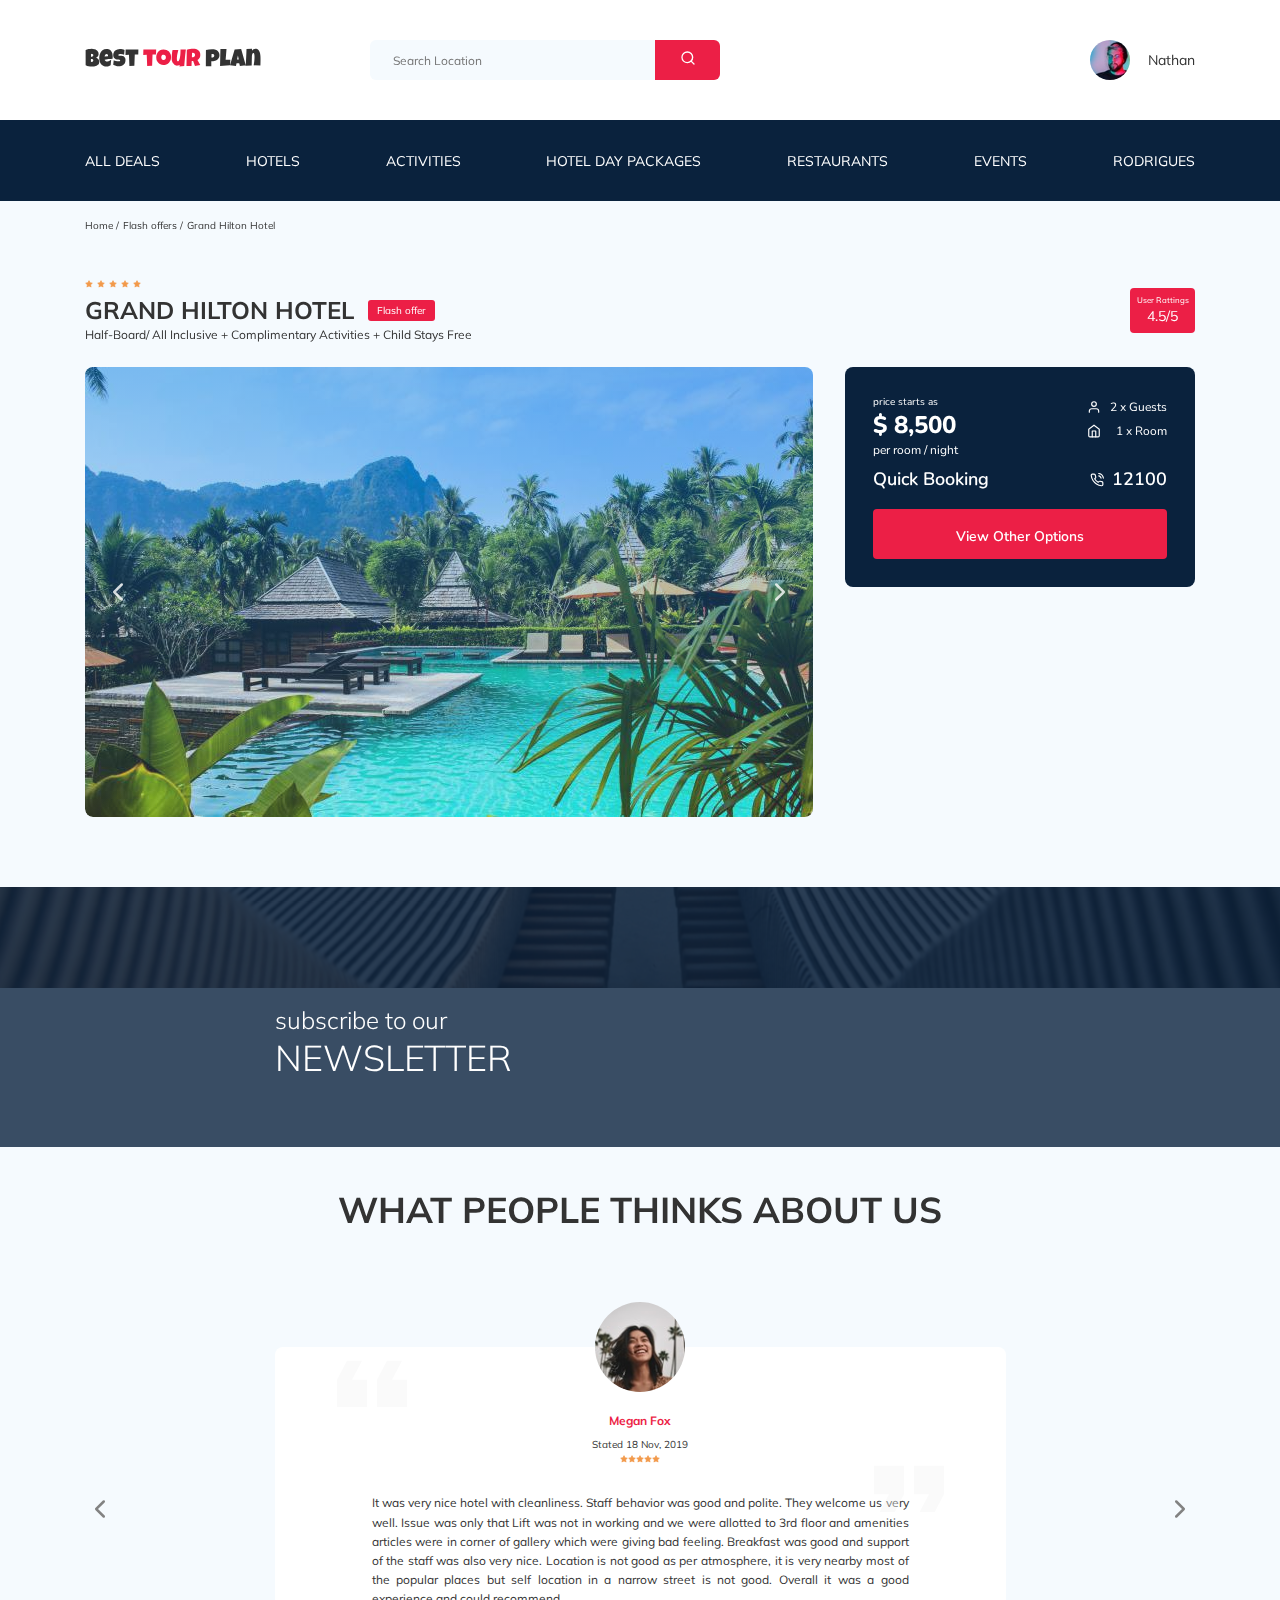
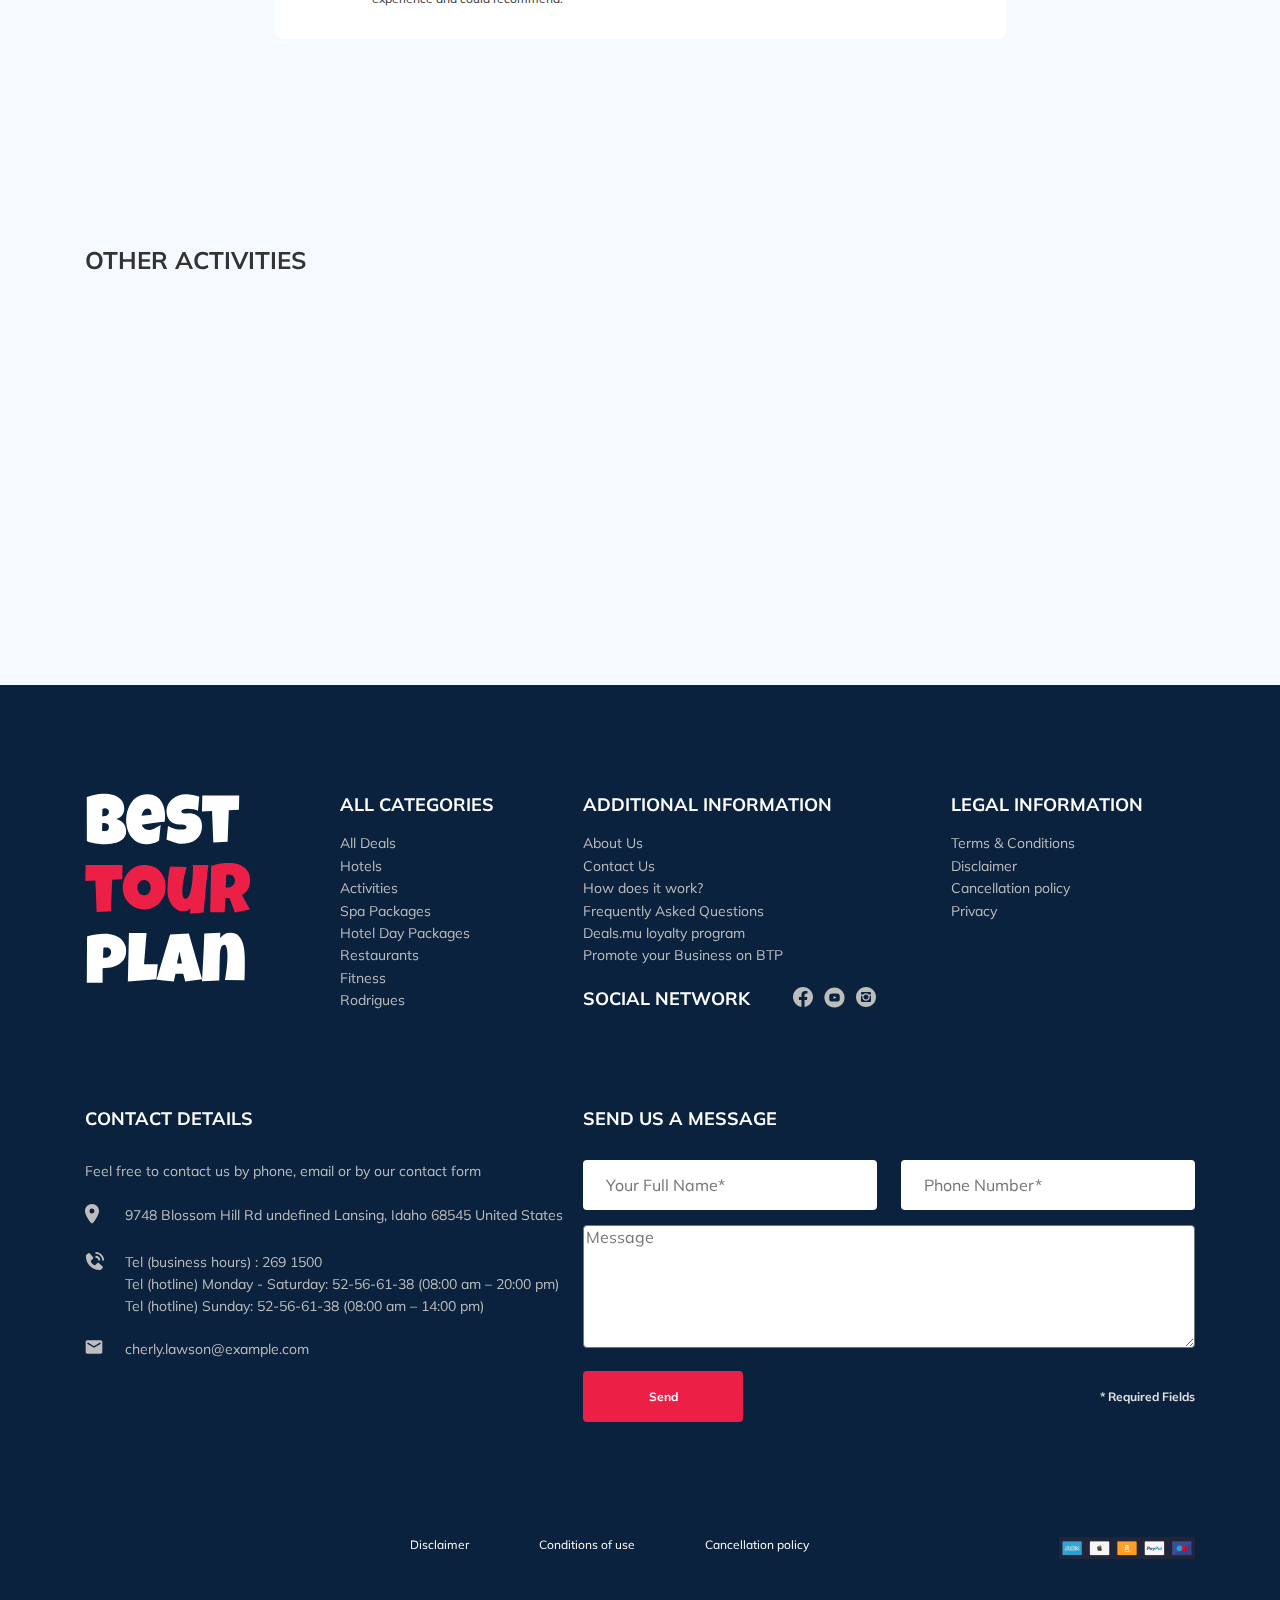
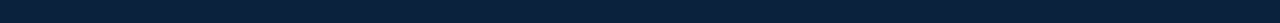
==== commit ebbe71a5: "fix: bag" ====
--- a/index.html
+++ b/index.html
@@ -1,721 +1,733 @@
 <!DOCTYPE html>
 <html lang="en">
+  <head>
+    <meta charset="UTF-8" />
+    <meta name="viewport" content="width=device-width, initial-scale=1.0" />
+    <title>Best Tour Plan - Hotel Booking</title>
+    <link
+      href="https://fonts.googleapis.com/css2?family=Nunito:wght@400;600;700;800&display=swap"
+      rel="stylesheet"
+      rel="preload"
+    />
+    <link
+      href="https://fonts.googleapis.com/css2?family=Muli:wght@300;400;600;700&display=swap"
+      rel="stylesheet"
+      rel="preload"
+    />
+    <link rel="shortcut icon" href="favicon.ico" type="image/x-icon" />
+    <link rel="stylesheet" href="css/swiper-bundle.min.css" />
+    <link rel="stylesheet" href="css/aos.css" />
+    <link rel="stylesheet" href="css/style.css" />
+  </head>
 
-<head>
-  <meta charset="UTF-8" />
-  <meta name="viewport" content="width=device-width, initial-scale=1.0" />
-  <title>Best Tour Plan - Hotel Booking</title>
-  <link href="https://fonts.googleapis.com/css2?family=Nunito:wght@400;600;700;800&display=swap" rel="stylesheet" />
-  <link href="https://fonts.googleapis.com/css2?family=Muli:wght@300;400;600;700&display=swap" rel="stylesheet" />
-  <link rel="stylesheet" href="css/swiper-bundle.min.css" />
-  <link rel="stylesheet" href="css/aos.css">
-  <link rel="stylesheet" href="css/style.css" />
-</head>
+  <body>
+    <header class="navbar navbar--mobile-fixed">
+      <div class="container">
+        <div class="navbar-top">
+          <a href="https://krauzer-mk.ru/tour-plan-end/" class="logo">
+            <img
+              src="img/horizontal-logo.svg"
+              alt="Logo: Best Tour Plan"
+              class="logo__image"
+            />
+          </a>
 
-<body>
-  <header class="navbar navbar--mobile-fixed">
-    <div class="container">
-      <div class="navbar-top">
-        <a href="#" class="logo">
-          <img src="img/horizontal-logo.svg" alt="Logo: Best Tour Plan" class="logo__image" />
-        </a>
+          <form
+            action="#"
+            class="search navbar__search navbar__search--mobile-hidden"
+          >
+            <input
+              type="text"
+              class="search__input"
+              placeholder="Search Location"
+            />
+            <button class="search__button">
+              <img src="img/search.svg" alt="Icon: search" />
+            </button>
+          </form>
 
-        <form action="#" class="search navbar__search navbar__search--mobile-hidden">
-          <input type="text" class="search__input" placeholder="Search Location" />
-          <button class="search__button">
-            <img src="img/search.svg" alt="Icon: search" />
+          <a href="#" class="user navbar__user navbar__user--mobile-hidden">
+            <img
+              src="img/user-avatar.jpeg"
+              alt="Avatar: Nathan"
+              class="user__avatar"
+            />
+            <span class="user__name">Nathan</span>
+          </a>
+          <!-- /.user -->
+          <button class="menu-button navbar-top__menu-button">
+            <span class="menu-button__line"></span>
+            <span class="menu-button__line"></span>
+            <span class="menu-button__line"></span>
           </button>
-        </form>
-
-        <a href="#" class="user navbar__user navbar__user--mobile-hidden">
-          <img src="img/user-avatar.jpeg" alt="Avatar: Nathan" class="user__avatar" />
-          <span class="user__name">Nathan</span>
-        </a>
-        <!-- /.user -->
-        <button class="menu-button navbar-top__menu-button">
-          <span class="menu-button__line"></span>
-          <span class="menu-button__line"></span>
-          <span class="menu-button__line"></span>
-        </button>
-        <!-- /.navbar-top__menu-btn -->
-      </div>
-      <!-- /.navbar-top -->
-    </div>
-    <!-- /.container -->
-    <div class="navbar-bottom">
+          <!-- /.navbar-top__menu-btn -->
+        </div>
+        <!-- /.navbar-top -->
+      </div>
+      <!-- /.container -->
+      <div class="navbar-bottom">
+        <div class="container">
+          <ul class="navbar-menu">
+            <li class="navbar-menu__item navbar-menu__item--mobile-visible">
+              <a
+                href="#"
+                class="user navbar__user navbar__user--mobile-visible"
+              >
+                <img
+                  src="img/user-avatar.jpeg"
+                  alt="Avatar: Nathan"
+                  class="user__avatar"
+                />
+                <span class="user__name user__name--light">Nathan</span>
+              </a>
+            </li>
+            <li class="navbar-menu__item navbar-menu__item--mobile-visible">
+              <form
+                action="#"
+                class="search navbar__search navbar__search--mobile-visible"
+              >
+                <input
+                  type="text"
+                  class="search__input"
+                  placeholder="Search Location"
+                />
+                <button class="search__button">
+                  <img src="img/search.svg" alt="Icon: search" />
+                </button>
+              </form>
+            </li>
+            <li class="navbar-menu__item">
+              <a href="#" class="navbar-menu__link">All Deals</a>
+            </li>
+            <li class="navbar-menu__item">
+              <a href="#" class="navbar-menu__link">Hotels</a>
+            </li>
+            <li class="navbar-menu__item">
+              <a href="#" class="navbar-menu__link">Activities</a>
+            </li>
+            <li class="navbar-menu__item">
+              <a href="#" class="navbar-menu__link">Hotel Day Packages</a>
+            </li>
+            <li class="navbar-menu__item">
+              <a href="#" class="navbar-menu__link">Restaurants</a>
+            </li>
+            <li class="navbar-menu__item">
+              <a href="#" class="navbar-menu__link">Events</a>
+            </li>
+            <li class="navbar-menu__item">
+              <a href="#" class="navbar-menu__link">Rodrigues</a>
+            </li>
+          </ul>
+          <!-- /.navbar-menu -->
+        </div>
+        <!-- /.container -->
+      </div>
+      <!-- /.navbar-bottom -->
+    </header>
+    <nav class="breadcrumb">
       <div class="container">
-        <ul class="navbar-menu">
-          <li class="navbar-menu__item navbar-menu__item--mobile-visible">
-            <a href="#" class="user navbar__user navbar__user--mobile-visible">
-              <img src="img/user-avatar.jpeg" alt="Avatar: Nathan" class="user__avatar" />
-              <span class="user__name user__name--light">Nathan</span>
-            </a>
+        <ul class="breadcrumb-list">
+          <li class="breadcrumb-list__item">
+            <a href="#" class="breadcrumb-list__link">Home</a>
           </li>
-          <li class="navbar-menu__item navbar-menu__item--mobile-visible">
-            <form action="#" class="search navbar__search navbar__search--mobile-visible">
-              <input type="text" class="search__input" placeholder="Search Location" />
-              <button class="search__button">
-                <img src="img/search.svg" alt="Icon: search" />
-              </button>
-            </form>
+          <li class="breadcrumb-list__item">
+            <a href="#" class="breadcrumb-list__link">Flash offers</a>
           </li>
-          <li class="navbar-menu__item">
-            <a href="#" class="navbar-menu__link">All Deals</a>
-          </li>
-          <li class="navbar-menu__item">
-            <a href="#" class="navbar-menu__link">Hotels</a>
-          </li>
-          <li class="navbar-menu__item">
-            <a href="#" class="navbar-menu__link">Activities</a>
-          </li>
-          <li class="navbar-menu__item">
-            <a href="#" class="navbar-menu__link">Hotel Day Packages</a>
-          </li>
-          <li class="navbar-menu__item">
-            <a href="#" class="navbar-menu__link">Restaurants</a>
-          </li>
-          <li class="navbar-menu__item">
-            <a href="#" class="navbar-menu__link">Events</a>
-          </li>
-          <li class="navbar-menu__item">
-            <a href="#" class="navbar-menu__link">Rodrigues</a>
+          <li class="breadcrumb-list__item">
+            Grand Hilton Hotel
           </li>
         </ul>
-        <!-- /.navbar-menu -->
+      </div>
+    </nav>
+    <!-- /.breadcrumb -->
+    <section class="hotel">
+      <div class="container">
+        <div class="hotel-info">
+          <div class="hotel-info__text">
+            <div class="hotel-wrapper">
+              <div class="stars">
+                <img src="img/Star.svg" alt="star" />
+                <img src="img/Star.svg" alt="star" />
+                <img src="img/Star.svg" alt="star" />
+                <img src="img/Star.svg" alt="star" />
+                <img src="img/Star.svg" alt="star" />
+              </div>
+              <h1 class="hotel-name hotel-info__name">GRAND HILTON HOTEL</h1>
+              <span class="offer hotel-info__offer">Flash offer</span>
+            </div>
+            <p class="hotel-description hotel-info__description">
+              Half-Board/ All Inclusive + Complimentary Activities + Child Stays
+              Free
+            </p>
+          </div>
+          <!-- /.hotel-info__text -->
+          <div
+            data-toggle="modal"
+            data-href="#rating-modal"
+            class="rating hotel-info__rating"
+          >
+            <span class="rating__text">User Rattings</span>
+            <span class="rating__counter">4.5/5</span>
+          </div>
+          <!-- /.hotel-info__right -->
+        </div>
+        <!-- /.hotel-info -->
+        <div class="hotel-grid">
+          <!-- Slider main container -->
+          <div class="swiper-container hotel-slider hotel__slider">
+            <!-- Additional required wrapper -->
+            <div class="swiper-wrapper">
+              <!-- Slides -->
+              <div class="swiper-slide hotel-slider__item">
+                <img
+                  class="swiper-slide hotel-slider__item"
+                  src="img/slide.jpg"
+                  alt="slide"
+                />
+              </div>
+              <div class="swiper-slide hotel-slider__item">
+                <img
+                  class="swiper-slide hotel-slider__item"
+                  src="img/slide-2.jpg"
+                  alt="slide"
+                />
+              </div>
+              <div class="swiper-slide hotel-slider__item">
+                <img
+                  class="swiper-slide hotel-slider__item"
+                  src="img/slide-3.jpg"
+                  alt="slide"
+                />
+              </div>
+            </div>
+
+            <!-- If we need navigation buttons -->
+            <button
+              class="hotel-slider__button hotel-slider__button--prev"
+            ></button>
+            <button
+              class="hotel-slider__button hotel-slider__button--next"
+            ></button>
+          </div>
+          <!-- /.swiper-container -->
+
+          <div class="hotel-page">
+            <div class="booking">
+              <div class="booking__info">
+                <div class="booking__price">
+                  <span class="booking__start">price starts as</span>
+                  <span class="booking__pricetag">$ 8,500</span>
+                  <span class="booking__per-room">per room / night</span>
+                </div>
+                <div class="booking__room">
+                  <div class="booking__text">
+                    <img
+                      src="img/user.svg"
+                      alt="Icon: user"
+                      class="booking__icon"
+                    />
+                    <span class="booking__description">2 x Guests</span>
+                  </div>
+                  <div class="booking__text">
+                    <img
+                      src="img/home.svg"
+                      alt="Icon: home"
+                      class="booking__icon"
+                    />
+                    <span class="booking__description">1 x Room</span>
+                  </div>
+                </div>
+              </div>
+              <!-- /.booking__info -->
+              <div class="booking__call-center">
+                <span class="booking__heading">Quick Booking</span>
+                <a class="booking__number" href="tel:12100">
+                  <img src="img/phone-call.svg" alt="Icon: phone" />
+                  <span class="booking__num">12100</span>
+                </a>
+              </div>
+              <!-- /.__booking__call-center -->
+              <button
+                data-toggle="modal"
+                data-href="#booking-modal"
+                class="button booking__button"
+              >
+                View Other Options
+              </button>
+            </div>
+            <div class="map">
+              <div class="map">
+                <iframe
+                  data-aload
+                  data-original
+                  src="https://www.google.com/maps/embed?pb=!1m18!1m12!1m3!1d3952.0412755648777!2d98.29254741525266!3d7.890750807946416!2m3!1f0!2f0!3f0!3m2!1i1024!2i768!4f13.1!3m3!1m2!1s0x30503b7bfcd9f903%3A0xf7065fac1e3d7c48!2sDoubleTree%20by%20Hilton%20Phuket%20Banthai%20Resort!5e0!3m2!1sru!2sua!4v1595322228282!5m2!1sru!2sua"
+                  width="100%"
+                  height="213"
+                  frameborder="0"
+                  style="border: 0;"
+                  allowfullscreen=""
+                  aria-hidden="false"
+                  tabindex="0"
+                ></iframe>
+              </div>
+              <!-- /.map -->
+            </div>
+            <!-- /.map -->
+          </div>
+        </div>
+        <!-- /.hotel-grid -->
       </div>
       <!-- /.container -->
-    </div>
-    <!-- /.navbar-bottom -->
-  </header>
-  <nav class="breadcrumb">
-    <div class="container">
-      <ul class="breadcrumb-list">
-        <li class="breadcrumb-list__item">
-          <a href="#" class="breadcrumb-list__link">Home</a>
-        </li>
-        <li class="breadcrumb-list__item">
-          <a href="#" class="breadcrumb-list__link">Flash offers</a>
-        </li>
-        <li class="breadcrumb-list__item">
-          Grand Hilton Hotel
-        </li>
-      </ul>
-    </div>
-  </nav>
-  <!-- /.breadcrumb -->
-  <section class="hotel">
-    <div class="container">
-      <div class="hotel-info">
-        <div class="hotel-info__text">
-          <div class="hotel-wrapper">
-            <div class="stars">
-              <img src="img/Star.svg" alt="star" />
-              <img src="img/Star.svg" alt="star" />
-              <img src="img/Star.svg" alt="star" />
-              <img src="img/Star.svg" alt="star" />
-              <img src="img/Star.svg" alt="star" />
+    </section>
+    <section class="newsletter">
+      <img class="newsletter__image" data-parallax="scroll" alt="" />
+      <div class="newsletter-wrapper">
+        <h2 class="newsletter-title newsletter__title">
+          subscribe to our
+          <span class="newsletter-title__strong">Newsletter</span>
+        </h2>
+        <form
+          action="send.php"
+          method="POST"
+          class="subscribe newsletter__subscribe form"
+          data-aos="zoom-in"
+          data-aos-delay="200"
+        >
+          <div class="subscribe__input-group">
+            <input
+              type="email"
+              class="subscribe__input"
+              placeholder="Your email address"
+              name="email"
+              required
+            />
+            <button class="subscribe__button">Send</button>
+          </div>
+        </form>
+      </div>
+      <!-- /.newsletter-wrapper -->
+    </section>
+    <section class="reviews">
+      <div class="container">
+        <h2 class="reviews__title">What people thinks about us</h2>
+        <div class="swiper-container reviews-slider">
+          <div class="swiper-wrapper">
+            <div class="swiper-slide">
+              <div class="reviews-slider__item">
+                <div class="reviews-slider__profile">
+                  <img
+                    src="img/reviews-avatar.jpeg"
+                    alt="Photo: Megan Fox"
+                    class="reviews-slider__avatar"
+                  />
+                  <h3 class="reviews-slider__username">Megan Fox</h3>
+                  <span class="reviews-slider__date">Stated 18 Nov, 2019</span>
+                  <div class="reviews-slider__rating">
+                    <img src="img/Star.svg" alt="star" />
+                    <img src="img/Star.svg" alt="star" />
+                    <img src="img/Star.svg" alt="star" />
+                    <img src="img/Star.svg" alt="star" />
+                    <img src="img/Star.svg" alt="star" />
+                  </div>
+                </div>
+                <!-- /.reviews-slider__profile -->
+                <p class="reviews-slider__text">
+                  It was very nice hotel with cleanliness. Staff behavior was
+                  good and polite. They welcome us very well. Issue was only
+                  that Lift was not in working and we were allotted to 3rd floor
+                  and amenities articles were in corner of gallery which were
+                  giving bad feeling. Breakfast was good and support of the
+                  staff was also very nice. Location is not good as per
+                  atmosphere, it is very nearby most of the popular places but
+                  self location in a narrow street is not good. Overall it was a
+                  good experience and could recommend.
+                </p>
+              </div>
+              <!-- /.reviews-slider__item -->
             </div>
-            <h1 class="hotel-name hotel-info__name">GRAND HILTON HOTEL</h1>
-            <span class="offer hotel-info__offer">Flash offer</span>
-          </div>
-          <p class="hotel-description hotel-info__description">
-            Half-Board/ All Inclusive + Complimentary Activities + Child Stays
-            Free
-          </p>
+            <div class="swiper-slide">
+              <div class="reviews-slider__item">
+                <div class="reviews-slider__profile">
+                  <img
+                    src="img/reviews-avatar-2.jpeg"
+                    alt="Photo: Jek Forch"
+                    class="reviews-slider__avatar"
+                  />
+                  <h3 class="reviews-slider__username">Jek Forch</h3>
+                  <span class="reviews-slider__date">Stated 22 Jul, 2017</span>
+                  <div class="reviews-slider__rating">
+                    <img src="img/Star.svg" alt="star" />
+                    <img src="img/Star.svg" alt="star" />
+                    <img src="img/Star.svg" alt="star" />
+                    <img src="img/Star.svg" alt="star" />
+                    <img src="img/Star.svg" alt="star" />
+                  </div>
+                </div>
+                <!-- /.reviews-slider__profile -->
+                <p class="reviews-slider__text">
+                  Lorem ipsum dolor sit, amet consectetur adipisicing elit.
+                  Libero saepe laborum repellat obcaecati numquam, animi
+                  corrupti, accusamus reiciendis sunt impedit, cum quia odio
+                  quasi inventore. Cupiditate, officiis in sunt soluta nisi iste
+                  similique ipsam aliquid laboriosam aut quibusdam? Aperiam,
+                  temporibus! Alias quas nemo quam debitis recusandae ad
+                  mollitia quibusdam! Culpa quos natus aliquam quod architecto
+                  officia provident doloribus, autem hic reprehenderit
+                  accusantium consequatur recusandae ea dolorum magnam, nulla ab
+                  suscipit tenetur? Saepe, ducimus. Delectus doloribus quos
+                  voluptatum molestias unde aliquid error tempora ad eum
+                  reiciendis inventore accusantium quod veritatis, dolor
+                  quibusdam. Quae sequi magnam amet rem eum officia sint velit
+                  aliquam, non odio iste illum. Modi tenetur ad cum soluta
+                  maxime architecto cupiditate odit quos, ullam quibusdam,
+                  laudantium assumenda impedit.
+                </p>
+              </div>
+              <!-- /.reviews-slider__item -->
+            </div>
+            <div class="swiper-slide">
+              <div class="reviews-slider__item">
+                <div class="reviews-slider__profile">
+                  <img
+                    src="img/reviews-avatar-3.jpeg"
+                    alt="Photo: Viki Brown"
+                    class="reviews-slider__avatar"
+                  />
+                  <h3 class="reviews-slider__username">Viki Brown</h3>
+                  <span class="reviews-slider__date">Stated 3 Seb, 2020</span>
+                  <div class="reviews-slider__rating">
+                    <img src="img/Star.svg" alt="star" />
+                    <img src="img/Star.svg" alt="star" />
+                    <img src="img/Star.svg" alt="star" />
+                    <img src="img/Star.svg" alt="star" />
+                    <img src="img/Star.svg" alt="star" />
+                  </div>
+                </div>
+                <!-- /.reviews-slider__profile -->
+                <p class="reviews-slider__text">
+                  Lorem ipsum dolor sit amet consectetur adipisicing elit. Minus
+                  ipsam fugiat minima, ut ullam vitae deserunt labore quibusdam
+                  nulla perferendis itaque incidunt molestiae, repellendus
+                  officiis praesentium beatae quasi neque quaerat error magni
+                  iusto veniam accusantium dignissimos. Hic voluptatibus quasi
+                  provident sed nisi iure laudantium sit blanditiis temporibus
+                  tempore dicta, neque exercitationem maxime quis perspiciatis
+                  ullam, illo aperiam nemo molestiae illum. In assumenda dolore
+                  expedita laborum qui, quis sunt fugiat molestias quod vitae
+                  deserunt odit quidem, eveniet perspiciatis consectetur!
+                  Adipisci, quia?
+                </p>
+              </div>
+              <!-- /.reviews-slider__item -->
+            </div>
+          </div>
+          <button
+            class="reviews-slider__button reviews-slider__button--prev"
+          ></button>
+          <button
+            class="reviews-slider__button reviews-slider__button--next"
+          ></button>
         </div>
-        <!-- /.hotel-info__text -->
-        <div data-toggle="modal" data-href="#rating-modal" class="rating hotel-info__rating">
-          <span class="rating__text">User Rattings</span>
-          <span class="rating__counter">4.5/5</span>
+      </div>
+    </section>
+    <section class="activities">
+      <div class="container">
+        <h2 class="activities__title">Other Activities</h2>
+        <div class="activities-wrapper">
+          <div
+            class="card activities__card"
+            data-aos="fade-up"
+            data-aos-delay="100"
+          >
+            <img
+              src="img/activity-1.jpeg"
+              alt="The curious corner of chamarel"
+              class="card__image"
+            />
+            <h3 class="card__title">The curious corner of chamarel</h3>
+            <button class="card__button">Book Now</button>
+          </div>
+          <div
+            class="card activities__card"
+            data-aos="fade-up"
+            data-aos-delay="300"
+          >
+            <img
+              src="img/activity-2.jpeg"
+              alt="Gymkhana club golfcourse"
+              class="card__image"
+            />
+            <h3 class="card__title">Gymkhana club golf course</h3>
+            <button class="card__button">Book Now</button>
+          </div>
+          <div
+            class="card activities__card"
+            data-aos="fade-up"
+            data-aos-delay="500"
+          >
+            <img
+              src="img/activity-3.jpeg"
+              alt="Tamarind falls hikingtrip - full day"
+              class="card__image"
+            />
+            <h3 class="card__title">Tamarind falls hiking trip - full day</h3>
+            <button class="card__button">Book Now</button>
+          </div>
+          <div
+            class="card activities__card"
+            data-aos="fade-up"
+            data-aos-delay="700"
+          >
+            <img
+              src="img/activity-4.jpeg"
+              alt="The blue marine discoveryquest"
+              class="card__image"
+            />
+            <h3 class="card__title">The blue marine discovery quest</h3>
+            <button class="card__button">Book Now</button>
+          </div>
         </div>
-        <!-- /.hotel-info__right -->
-      </div>
-      <!-- /.hotel-info -->
-      <div class="hotel-grid">
-        <!-- Slider main container -->
-        <div class="swiper-container hotel-slider hotel__slider">
-          <!-- Additional required wrapper -->
-          <div class="swiper-wrapper">
-            <!-- Slides -->
-            <div class="swiper-slide hotel-slider__item">
-              <img class="swiper-slide hotel-slider__item" src="img/slide.jpg" alt="slide" />
-            </div>
-            <div class="swiper-slide hotel-slider__item">
-              <img class="swiper-slide hotel-slider__item" src="img/slide-2.jpg" alt="slide" />
-            </div>
-            <div class="swiper-slide hotel-slider__item">
-              <img class="swiper-slide hotel-slider__item" src="img/slide-3.jpg" alt="slide" />
-            </div>
-          </div>
-
-          <!-- If we need navigation buttons -->
-          <button class="hotel-slider__button hotel-slider__button--prev"></button>
-          <button class="hotel-slider__button hotel-slider__button--next"></button>
-        </div>
-        <!-- /.swiper-container -->
-
-        <div class="hotel-page">
-          <div class="booking">
-            <div class="booking__info">
-              <div class="booking__price">
-                <span class="booking__start">price starts as</span>
-                <span class="booking__pricetag">$ 8,500</span>
-                <span class="booking__per-room">per room / night</span>
-              </div>
-              <div class="booking__room">
-                <div class="booking__text">
-                  <img src="img/user.svg" alt="Icon: user" class="booking__icon" />
-                  <span class="booking__description">2 x Guests</span>
-                </div>
-                <div class="booking__text">
-                  <img src="img/home.svg" alt="Icon: home" class="booking__icon" />
-                  <span class="booking__description">1 x Room</span>
-                </div>
-              </div>
-            </div>
-            <!-- /.booking__info -->
-            <div class="booking__call-center">
-              <span class="booking__heading">Quick Booking</span>
-              <a class="booking__number" href="tel:12100">
-                <img src="img/phone-call.svg" alt="Icon: phone" />
-                <span class="booking__num">12100</span>
+      </div>
+    </section>
+    <footer class="footer">
+      <div class="container">
+        <div class="footer-wrapper">
+          <a
+            class="logo footer__logo"
+            href="https://krauzer-mk.ru/tour-plan-end/#"
+          >
+            <img
+              src="img/vartical-logo.svg"
+              alt="Logo: Best Tour Plan"
+              class="logo footer__logo"
+            />
+          </a>
+          <div class="footer__list footer__categories">
+            <h3 class="footer__title">ALL CATEGORIES</h3>
+            <ul class="footer__ul">
+              <li class="footer__item">
+                <a href="#" class="footer__link">All Deals</a>
+              </li>
+              <li class="footer__item">
+                <a href="#" class="footer__link">Hotels</a>
+              </li>
+              <li class="footer__item">
+                <a href="#" class="footer__link">Activities</a>
+              </li>
+              <li class="footer__item">
+                <a href="#" class="footer__link">Spa Packages</a>
+              </li>
+              <li class="footer__item">
+                <a href="#" class="footer__link">Hotel Day Packages</a>
+              </li>
+              <li class="footer__item">
+                <a href="#" class="footer__link">Restaurants</a>
+              </li>
+              <li class="footer__item">
+                <a href="#" class="footer__link">Fitness</a>
+              </li>
+              <li class="footer__item">
+                <a href="#" class="footer__link">Rodrigues</a>
+              </li>
+            </ul>
+          </div>
+          <div class="footer__list footer__additional">
+            <h3 class="footer__title">ADDITIONAL INFORMATION</h3>
+            <ul class="footer__ul">
+              <li class="footer__item">
+                <a href="#" class="footer__link">About Us</a>
+              </li>
+              <li class="footer__item">
+                <a href="#" class="footer__link">Contact Us</a>
+              </li>
+              <li class="footer__item">
+                <a href="#" class="footer__link">How does it work?</a>
+              </li>
+              <li class="footer__item">
+                <a href="#" class="footer__link">Frequently Asked Questions</a>
+              </li>
+              <li class="footer__item">
+                <a href="#" class="footer__link">Deals.mu loyalty program</a>
+              </li>
+              <li class="footer__item">
+                <a href="#" class="footer__link"
+                  >Promote your Business on BTP</a
+                >
+              </li>
+            </ul>
+          </div>
+          <div class="footer__social-network">
+            <h3 class="footer__title footer__title--inline">Social Network</h3>
+            <div class="footer__social-links">
+              <a href="#" class="footer__link">
+                <img src="img/facebook.svg" alt="Icon: facebook" />
+              </a>
+              <a href="#" class="footer__link">
+                <img src="img/youtube.svg" alt="Icon: youtube" />
+              </a>
+              <a href="#" class="footer__link">
+                <img src="img/instagram.svg" alt="Icon: instagram" />
               </a>
             </div>
-            <!-- /.__booking__call-center -->
-            <button data-toggle="modal" data-href="#booking-modal" class="button booking__button">
-              View Other Options
-            </button>
-          </div>
-          <div class="map">
-            <div class="map">
-              <iframe
-                src="https://www.google.com/maps/embed?pb=!1m18!1m12!1m3!1d3952.0412755648777!2d98.29254741525266!3d7.890750807946416!2m3!1f0!2f0!3f0!3m2!1i1024!2i768!4f13.1!3m3!1m2!1s0x30503b7bfcd9f903%3A0xf7065fac1e3d7c48!2sDoubleTree%20by%20Hilton%20Phuket%20Banthai%20Resort!5e0!3m2!1sru!2sua!4v1595322228282!5m2!1sru!2sua"
-                width="100%" height="213" frameborder="0" style="border: 0;" allowfullscreen="" aria-hidden="false"
-                tabindex="0"></iframe>
-            </div>
-            <!-- /.map -->
-          </div>
-          <!-- /.map -->
+          </div>
+          <div class="footer__list footer__legal">
+            <h3 class="footer__title">LEGAL INFORMATION</h3>
+            <ul class="footer__ul">
+              <li class="footer__item">
+                <a href="#" class="footer__link">Terms & Conditions</a>
+              </li>
+              <li class="footer__item">
+                <a href="#" class="footer__link">Disclaimer</a>
+              </li>
+              <li class="footer__item">
+                <a href="#" class="footer__link">Cancellation policy</a>
+              </li>
+              <li class="footer__item">
+                <a href="#" class="footer__link">Privacy</a>
+              </li>
+            </ul>
+          </div>
+          <div class="footer__contact-details">
+            <h3 class="footer__title footer__title--mb-3">Contact Details</h3>
+            <p class="footer__text">
+              Feel free to contact us by phone, email or by our contact form
+            </p>
+            <ul class="footer__ul">
+              <li class="footer__item footer__item--mb-2">
+                <div class="footer__icon-wrapper">
+                  <img
+                    class="footer__icon"
+                    src="img/map-marker.svg"
+                    alt="Icon: map"
+                  />
+                </div>
+                9748 Blossom Hill Rd undefined Lansing, Idaho 68545 United
+                States
+              </li>
+              <li class="footer__item footer__item--mb-2">
+                <div class="footer__icon-wrapper">
+                  <img
+                    class="footer__icon"
+                    src="img/phone-calls.svg"
+                    alt="Icon: phone-call"
+                  />
+                </div>
+
+                Tel (business hours) : 269 1500<br />
+                Tel (hotline) Monday - Saturday: 52-56-61-38 (08:00 am – 20:00
+                pm)<br />
+                Tel (hotline) Sunday: 52-56-61-38 (08:00 am – 14:00 pm)<br />
+              </li>
+              <li class="footer__item footer__item--mb-2">
+                <div class="footer__icon-wrapper">
+                  <img
+                    class="footer__icon"
+                    src="img/email.svg"
+                    alt="Icon: email"
+                  />
+                </div>
+
+                cherly.lawson@example.com
+              </li>
+            </ul>
+          </div>
+          <div class="footer__contact-form">
+            <h3 class="footer__title footer__title--mb-3">Send us a message</h3>
+            <form action="send.php" method="POST" class="form footer__form">
+              <div class="footer__input-group">
+                <input
+                  type="text"
+                  class="input footer__input"
+                  placeholder="Your Full Name*"
+                  name="name"
+                  required
+                />
+              </div>
+              <div class="footer__input-group">
+                <input
+                  type="tel"
+                  class="input footer__input"
+                  placeholder="Phone Number*"
+                  name="phone"
+                  id="phone"
+                  minlength="10"
+                  required
+                />
+              </div>
+              <textarea
+                placeholder="Message"
+                class="footer__message"
+                name="message"
+              ></textarea>
+              <button class="button footer__button" type="submit">Send</button>
+              <span class="footer__info">* Required Fields</span>
+            </form>
+          </div>
+          <!-- /.footer__contact-form -->
+          <div class="footer__about-info">
+            <span class="footer__about-text">Disclaimer</span>
+            <span class="footer__about-text">Conditions of use</span>
+            <span class="footer__about-text"> Cancellation policy</span>
+          </div>
+          <img
+            src="img/pay-card.png"
+            alt="Photo: pay-card"
+            class="footer__pay-card"
+          />
         </div>
       </div>
-      <!-- /.hotel-grid -->
+    </footer>
+    <div class="modal" id="booking-modal">
+      <div class="modal__overlay"></div>
+      <!-- /.modal__overlay -->
+      <div class="modal__dialog">
+        <a href="#" class="modal__close">
+          <img src="img/close.svg" alt="icon: close" />
+        </a>
+        <h3 class="modal__title modal__title--mb-3">Booking</h3>
+        <form action="send.php" method="POST" class="modal__form form">
+          <input
+            type="text"
+            class="input modal__input"
+            placeholder="Your Full Name*"
+            name="name"
+            required
+            minlength="2"
+          />
+          <input
+            type="tel"
+            class="input modal__input"
+            placeholder="Phone Number*"
+            name="phone"
+            id="phone"
+            minlength="10"
+            required
+          />
+          <input
+            type="email"
+            class="input modal__input"
+            placeholder="Email*"
+            name="email"
+            required
+          />
+          <textarea
+            placeholder="Message"
+            class="message modal__message"
+            name="message"
+          ></textarea>
+          <button class="button modal__button" type="submit">Send</button>
+          <span class="modal__info">* Required Fields</span>
+        </form>
+      </div>
+      <!-- /.modal__dialog -->
     </div>
-    <!-- /.container -->
-  </section>
-  <section class="other-packages">
-    <div class="container">
-      <h2 class="other-packages__title">Other Packages</h2>
-      <div class="other-packages__wrapper other-packages__wrapper--first">
-        <div class="package-layer package-layer__haven">
-          <img src="img/package-haven.jpeg" alt="IMG: Hotel Blue Haven"
-            class="package-layer__image package-layer__image--haven" />
-          <button class="package-layer__button">Flash Offer</button>
-          <div class="package-layer__grid package-layer__grid--haven">
-            <div class="package-layer__rating">
-              <img src="img/Star.svg" alt="star" />
-              <img src="img/Star.svg" alt="star" />
-              <img src="img/Star.svg" alt="star" />
-              <img src="img/Star.svg" alt="star" />
-              <img src="img/Star.svg" alt="star" />
-            </div>
-            <h3 class="package-layer__title package-layer__title--haven">
-              Hotel Blue Haven
-            </h3>
-            <p class="package-layer__text">
-              Aute quis duis excepteur excepteur ipsum cat eiusmod consectetur
-              enim laborum magna llit. Ipsum est fugiat velit ea llamco do
-              esse ut in veniam sun in onsequat. Aute quis duis epteur
-              excepteur ipsum occaecat eiusmod nsectetur enim laborum magna
-              mollit. Ipsum est fugiat velit ea ullamco do
-            </p>
-            <div class="package-info package-info--haven">
-              <div class="package-info-text package-info-text--haven">
-                <img src="img/map-pin.svg" alt="Icon: map-pin" class="package-info-text__icon" />
-                <span class="package-info-text__description">1749 Wheeler Ridge Delaware</span>
-              </div>
-              <div class="package-info-user package-info-user--haven">
-                <img src="img/user.svg" alt="Icon: user" class="package-info-user__icon" />
-                <span class="package-info-user__description">2 x Guests</span>
-              </div>
-              <div class="package-info-room package-info-room--haven">
-                <img src="img/home.svg" alt="Icon: home" class="package-info-room__icon" />
-                <span class="package-info-room__description">1 x Room</span>
-              </div>
-            </div>
-            <div class="package-price">
-              <div class="package-price__info package-price__info--haven">
-                <span class="package-price__full package-price__full--haven">$ 10,500</span>
-                <span class="package-price__discount package-price__discount--haven">$ 8,500</span>
-              </div>
-              <button class="package-price__button package-price__button--haven">
-                Book Now
-              </button>
-            </div>
-          </div>
-        </div>
-        <div class="package-layer package-layer__mare">
-          <img src="img/package-mare.jpeg" alt="IMG: LUX* Belle Mare"
-            class="package-layer__image package-layer__image--mare" />
-          <button class="package-layer__button">Flash Offer</button>
-          <div class="package-layer__grid package-layer__grid--all">
-            <h3 class="package-layer__title package-layer__title--all">
-              LUX* Belle Mare
-            </h3>
-            <div class="package-info package-info--all">
-              <div class="package-info-text package-info-text--all">
-                <img src="img/map-pin.svg" alt="Icon: map-pin" class="package-info-text__icon" />
-                <span class="package-info-text__description">1749 Wheeler Ridge Delaware</span>
-              </div>
-              <div class="package-info-user package-info-user--all">
-                <img src="img/user.svg" alt="Icon: user" class="package-info-user__icon" />
-                <span class="package-info-user__description">2 x Guests</span>
-              </div>
-              <div class="package-info-room package-info-room--all">
-                <img src="img/home.svg" alt="Icon: home" class="package-info-room__icon" />
-                <span class="package-info-room__description">1 x Room</span>
-              </div>
-            </div>
-            <div class="package-price">
-              <div class="package-price__info package-price__info--all">
-                <span class="package-price__full package-price__full--all">$ 8,500</span>
-                <span class="package-price__discount package-price__discount--all">$ 3,000</span>
-              </div>
-              <button class="package-price__button package-price__button--all">
-                Book Now
-              </button>
-            </div>
-          </div>
-        </div>
-        <!-- </div> -->
-        <!-- wrapper-first -->
-        <!-- <div class="other-packages__wrapper other-packages__wrapper--second"> -->
-        <div class="package-layer package-layer__white">
-          <img src="img/package-white.jpeg" alt="IMG: White Palace"
-            class="package-layer__image package-layer__image--white" />
-          <button class="package-layer__button">Flash Offer</button>
-          <div class="package-layer__grid package-layer__grid--all">
-            <h3 class="package-layer__title package-layer__title--all">
-              White Palace
-            </h3>
-            <div class="package-info package-info--all">
-              <div class="package-info-text package-info-text--all">
-                <img src="img/map-pin.svg" alt="Icon: map-pin" class="package-info-text__icon" />
-                <span class="package-info-text__description">1749 Wheeler Ridge Delaware</span>
-              </div>
-              <div class="package-info-user package-info-user--all">
-                <img src="img/user.svg" alt="Icon: user" class="package-info-user__icon" />
-                <span class="package-info-user__description">2 x Guests</span>
-              </div>
-              <div class="package-info-room package-info-room--all">
-                <img src="img/home.svg" alt="Icon: home" class="package-info-room__icon" />
-                <span class="package-info-room__description">1 x Room</span>
-              </div>
-            </div>
-            <div class="package-price">
-              <div class="package-price__info package-price__info--all">
-                <span class="package-price__full package-price__full--all">$ 10,500</span>
-                <span class="package-price__discount package-price__discount--all">$ 9,500</span>
-              </div>
-              <button class="package-price__button package-price__button--all">
-                Book Now
-              </button>
-            </div>
-          </div>
-        </div>
-        <div class="package-layer package-layer__luxury">
-          <img src="img/package-luxury.jpeg" alt="IMG: Luxury Place"
-            class="package-layer__image package-layer__image--luxury" />
-          <button class="package-layer__button">Flash Offer</button>
-          <div class="package-layer__grid package-layer__grid--all">
-            <h3 class="package-layer__title package-layer__title--all">
-              Luxury Place
-            </h3>
-            <div class="package-info package-info--all">
-              <div class="package-info-text package-info-text--all">
-                <img src="img/map-pin.svg" alt="Icon: map-pin" class="package-info-text__icon" />
-                <span class="package-info-text__description">1749 Wheeler Ridge Delaware</span>
-              </div>
-              <div class="package-info-user package-info-user--all">
-                <img src="img/user.svg" alt="Icon: user" class="package-info-user__icon" />
-                <span class="package-info-user__description">2 x Guests</span>
-              </div>
-              <div class="package-info-room package-info-room--all">
-                <img src="img/home.svg" alt="Icon: home" class="package-info-room__icon" />
-                <span class="package-info-room__description">1 x Room</span>
-              </div>
-            </div>
-            <div class="package-price">
-              <div class="package-price__info package-price__info--all">
-                <span class="package-price__full package-price__full--all">$ 4,500</span>
-                <span class="package-price__discount package-price__discount--all">$ 2,500</span>
-              </div>
-              <button class="package-price__button package-price__button--all">
-                Book Now
-              </button>
-            </div>
-          </div>
-        </div>
-        <div class="package-layer package-layer__star">
-          <img src="img/package-star.jpeg" alt="IMG: Hotel Five Star"
-            class="package-layer__image package-layer__image--star" />
-          <button class="package-layer__button">Flash Offer</button>
-          <div class="package-layer__grid package-layer__grid--all">
-            <h3 class="package-layer__title package-layer__title--all">
-              Hotel Five Star
-            </h3>
-            <div class="package-info package-info--all">
-              <div class="package-info-text package-info-text--all">
-                <img src="img/map-pin.svg" alt="Icon: map-pin" class="package-info-text__icon" />
-                <span class="package-info-text__description">1749 Wheeler Ridge Delaware</span>
-              </div>
-              <div class="package-info-user package-info-user--all">
-                <img src="img/user.svg" alt="Icon: user" class="package-info-user__icon" />
-                <span class="package-info-user__description">2 x Guests</span>
-              </div>
-              <div class="package-info-room package-info-room--all">
-                <img src="img/home.svg" alt="Icon: home" class="package-info-room__icon" />
-                <span class="package-info-room__description">1 x Room</span>
-              </div>
-            </div>
-            <div class="package-price">
-              <div class="package-price__info package-price__info--all">
-                <span class="package-price__full package-price__full--all">$ 6,500</span>
-                <span class="package-price__discount package-price__discount--all">$ 3,500</span>
-              </div>
-              <button class="package-price__button package-price__button--all">
-                Book Now
-              </button>
-            </div>
-          </div>
-        </div>
-      </div>
-      <!-- /.other-packages__wrapper  other-packages__wrapper--second-->
-    </div>
-  </section>
-  <section class="newsletter">
-    <img class="newsletter__image" data-parallax="scroll" alt="" />
-    <div class="newsletter-wrapper">
-      <h2 class="newsletter-title newsletter__title">
-        subscribe to our
-        <span class="newsletter-title__strong">Newsletter</span>
-      </h2>
-      <form action="send.php" method="POST" class="subscribe newsletter__subscribe form" data-aos="zoom-in"
-        data-aos-delay="200">
-        <div class="subscribe__input-group">
-          <input type="email" class="subscribe__input" placeholder="Your email address" name="email" required />
-          <button class="subscribe__button">Send</button>
-        </div>
-      </form>
-    </div>
-    <!-- /.newsletter-wrapper -->
-  </section>
-  <section class="reviews">
-    <div class="container">
-      <h2 class="reviews__title">What people thinks about us</h2>
-      <div class="swiper-container reviews-slider">
-        <div class="swiper-wrapper">
-          <div class="swiper-slide">
-            <div class="reviews-slider__item">
-              <div class="reviews-slider__profile">
-                <img src="img/reviews-avatar.jpeg" alt="Photo: Megan Fox" class="reviews-slider__avatar" />
-                <h3 class="reviews-slider__username">Megan Fox</h3>
-                <span class="reviews-slider__date">Stated 18 Nov, 2019</span>
-                <div class="reviews-slider__rating">
-                  <img src="img/Star.svg" alt="star" />
-                  <img src="img/Star.svg" alt="star" />
-                  <img src="img/Star.svg" alt="star" />
-                  <img src="img/Star.svg" alt="star" />
-                  <img src="img/Star.svg" alt="star" />
-                </div>
-              </div>
-              <!-- /.reviews-slider__profile -->
-              <p class="reviews-slider__text">
-                It was very nice hotel with cleanliness. Staff behavior was
-                good and polite. They welcome us very well. Issue was only
-                that Lift was not in working and we were allotted to 3rd floor
-                and amenities articles were in corner of gallery which were
-                giving bad feeling. Breakfast was good and support of the
-                staff was also very nice. Location is not good as per
-                atmosphere, it is very nearby most of the popular places but
-                self location in a narrow street is not good. Overall it was a
-                good experience and could recommend.
-              </p>
-            </div>
-            <!-- /.reviews-slider__item -->
-          </div>
-          <div class="swiper-slide">
-            <div class="reviews-slider__item">
-              <div class="reviews-slider__profile">
-                <img src="img/reviews-avatar-2.jpeg" alt="Photo: Jek Forch" class="reviews-slider__avatar" />
-                <h3 class="reviews-slider__username">Jek Forch</h3>
-                <span class="reviews-slider__date">Stated 22 Jul, 2017</span>
-                <div class="reviews-slider__rating">
-                  <img src="img/Star.svg" alt="star" />
-                  <img src="img/Star.svg" alt="star" />
-                  <img src="img/Star.svg" alt="star" />
-                  <img src="img/Star.svg" alt="star" />
-                  <img src="img/Star.svg" alt="star" />
-                </div>
-              </div>
-              <!-- /.reviews-slider__profile -->
-              <p class="reviews-slider__text">
-                Lorem ipsum dolor sit, amet consectetur adipisicing elit.
-                Libero saepe laborum repellat obcaecati numquam, animi
-                corrupti, accusamus reiciendis sunt impedit, cum quia odio
-                quasi inventore. Cupiditate, officiis in sunt soluta nisi iste
-                similique ipsam aliquid laboriosam aut quibusdam? Aperiam,
-                temporibus! Alias quas nemo quam debitis recusandae ad
-                mollitia quibusdam! Culpa quos natus aliquam quod architecto
-                officia provident doloribus, autem hic reprehenderit
-                accusantium consequatur recusandae ea dolorum magnam, nulla ab
-                suscipit tenetur? Saepe, ducimus. Delectus doloribus quos
-                voluptatum molestias unde aliquid error tempora ad eum
-                reiciendis inventore accusantium quod veritatis, dolor
-                quibusdam. Quae sequi magnam amet rem eum officia sint velit
-                aliquam, non odio iste illum. Modi tenetur ad cum soluta
-                maxime architecto cupiditate odit quos, ullam quibusdam,
-                laudantium assumenda impedit.
-              </p>
-            </div>
-            <!-- /.reviews-slider__item -->
-          </div>
-          <div class="swiper-slide">
-            <div class="reviews-slider__item">
-              <div class="reviews-slider__profile">
-                <img src="img/reviews-avatar-3.jpeg" alt="Photo: Viki Brown" class="reviews-slider__avatar" />
-                <h3 class="reviews-slider__username">Viki Brown</h3>
-                <span class="reviews-slider__date">Stated 3 Seb, 2020</span>
-                <div class="reviews-slider__rating">
-                  <img src="img/Star.svg" alt="star" />
-                  <img src="img/Star.svg" alt="star" />
-                  <img src="img/Star.svg" alt="star" />
-                  <img src="img/Star.svg" alt="star" />
-                  <img src="img/Star.svg" alt="star" />
-                </div>
-              </div>
-              <!-- /.reviews-slider__profile -->
-              <p class="reviews-slider__text">
-                Lorem ipsum dolor sit amet consectetur adipisicing elit. Minus
-                ipsam fugiat minima, ut ullam vitae deserunt labore quibusdam
-                nulla perferendis itaque incidunt molestiae, repellendus
-                officiis praesentium beatae quasi neque quaerat error magni
-                iusto veniam accusantium dignissimos. Hic voluptatibus quasi
-                provident sed nisi iure laudantium sit blanditiis temporibus
-                tempore dicta, neque exercitationem maxime quis perspiciatis
-                ullam, illo aperiam nemo molestiae illum. In assumenda dolore
-                expedita laborum qui, quis sunt fugiat molestias quod vitae
-                deserunt odit quidem, eveniet perspiciatis consectetur!
-                Adipisci, quia?
-              </p>
-            </div>
-            <!-- /.reviews-slider__item -->
-          </div>
-        </div>
-        <button class="reviews-slider__button reviews-slider__button--prev"></button>
-        <button class="reviews-slider__button reviews-slider__button--next"></button>
-      </div>
-    </div>
-  </section>
-  <section class="activities">
-    <div class="container">
-      <h2 class="activities__title">Other Activities</h2>
-      <div class="activities-wrapper">
-        <div class="card activities__card" data-aos="fade-up" data-aos-delay="100">
-          <img src="img/activity-1.jpeg" alt="The curious corner of chamarel" class="card__image" />
-          <h3 class="card__title">The curious corner of chamarel</h3>
-          <button class="card__button">Book Now</button>
-        </div>
-        <div class="card activities__card" data-aos="fade-up" data-aos-delay="300">
-          <img src="img/activity-2.jpeg" alt="Gymkhana club golfcourse" class="card__image" />
-          <h3 class="card__title">Gymkhana club golf course</h3>
-          <button class="card__button">Book Now</button>
-        </div>
-        <div class="card activities__card" data-aos="fade-up" data-aos-delay="500">
-          <img src="img/activity-3.jpeg" alt="Tamarind falls hikingtrip - full day" class="card__image" />
-          <h3 class="card__title">Tamarind falls hiking trip - full day</h3>
-          <button class="card__button">Book Now</button>
-        </div>
-        <div class="card activities__card" data-aos="fade-up" data-aos-delay="700">
-          <img src="img/activity-4.jpeg" alt="The blue marine discoveryquest" class="card__image" />
-          <h3 class="card__title">The blue marine discovery quest</h3>
-          <button class="card__button">Book Now</button>
-        </div>
-      </div>
-    </div>
-  </section>
-  <footer class="footer">
-    <div class="container">
-      <div class="footer-wrapper">
-        <img src="img/vartical-logo.svg" alt="Logo: Best Tour Plan" class="logo footer__logo" />
-        <div class="footer__list footer__categories">
-          <h3 class="footer__title">ALL CATEGORIES</h3>
-          <ul class="footer__ul">
-            <li class="footer__item">
-              <a href="#" class="footer__link">All Deals</a>
-            </li>
-            <li class="footer__item">
-              <a href="#" class="footer__link">Hotels</a>
-            </li>
-            <li class="footer__item">
-              <a href="#" class="footer__link">Activities</a>
-            </li>
-            <li class="footer__item">
-              <a href="#" class="footer__link">Spa Packages</a>
-            </li>
-            <li class="footer__item">
-              <a href="#" class="footer__link">Hotel Day Packages</a>
-            </li>
-            <li class="footer__item">
-              <a href="#" class="footer__link">Restaurants</a>
-            </li>
-            <li class="footer__item">
-              <a href="#" class="footer__link">Fitness</a>
-            </li>
-            <li class="footer__item">
-              <a href="#" class="footer__link">Rodrigues</a>
-            </li>
-          </ul>
-        </div>
-        <div class="footer__list footer__additional">
-          <h3 class="footer__title">ADDITIONAL INFORMATION</h3>
-          <ul class="footer__ul">
-            <li class="footer__item">
-              <a href="#" class="footer__link">About Us</a>
-            </li>
-            <li class="footer__item">
-              <a href="#" class="footer__link">Contact Us</a>
-            </li>
-            <li class="footer__item">
-              <a href="#" class="footer__link">How does it work?</a>
-            </li>
-            <li class="footer__item">
-              <a href="#" class="footer__link">Frequently Asked Questions</a>
-            </li>
-            <li class="footer__item">
-              <a href="#" class="footer__link">Deals.mu loyalty program</a>
-            </li>
-            <li class="footer__item">
-              <a href="#" class="footer__link">Promote your Business on BTP</a>
-            </li>
-          </ul>
-        </div>
-        <div class="footer__social-network">
-          <h3 class="footer__title footer__title--inline">Social Network</h3>
-          <div class="footer__social-links">
-            <a href="#" class="footer__link">
-              <img src="img/facebook.svg" alt="Icon: facebook" />
-            </a>
-            <a href="#" class="footer__link">
-              <img src="img/youtube.svg" alt="Icon: youtube" />
-            </a>
-            <a href="#" class="footer__link">
-              <img src="img/instagram.svg" alt="Icon: instagram" />
-            </a>
-          </div>
-        </div>
-        <div class="footer__list footer__legal">
-          <h3 class="footer__title">LEGAL INFORMATION</h3>
-          <ul class="footer__ul">
-            <li class="footer__item">
-              <a href="#" class="footer__link">Terms & Conditions</a>
-            </li>
-            <li class="footer__item">
-              <a href="#" class="footer__link">Disclaimer</a>
-            </li>
-            <li class="footer__item">
-              <a href="#" class="footer__link">Cancellation policy</a>
-            </li>
-            <li class="footer__item">
-              <a href="#" class="footer__link">Privacy</a>
-            </li>
-          </ul>
-        </div>
-        <div class="footer__contact-details">
-          <h3 class="footer__title footer__title--mb-3">Contact Details</h3>
-          <p class="footer__text">
-            Feel free to contact us by phone, email or by our contact form
-          </p>
-          <ul class="footer__ul">
-            <li class="footer__item footer__item--mb-2">
-              <div class="footer__icon-wrapper">
-                <img class="footer__icon" src="img/map-marker.svg" alt="Icon: map" />
-              </div>
-              9748 Blossom Hill Rd undefined Lansing, Idaho 68545 United
-              States
-            </li>
-            <li class="footer__item footer__item--mb-2">
-              <div class="footer__icon-wrapper">
-                <img class="footer__icon" src="img/phone-calls.svg" alt="Icon: phone-call" />
-              </div>
-
-              Tel (business hours) : 269 1500<br />
-              Tel (hotline) Monday - Saturday: 52-56-61-38 (08:00 am – 20:00
-              pm)<br />
-              Tel (hotline) Sunday: 52-56-61-38 (08:00 am – 14:00 pm)<br />
-            </li>
-            <li class="footer__item footer__item--mb-2">
-              <div class="footer__icon-wrapper">
-                <img class="footer__icon" src="img/email.svg" alt="Icon: email" />
-              </div>
-
-              cherly.lawson@example.com
-            </li>
-          </ul>
-        </div>
-        <div class="footer__contact-form">
-          <h3 class="footer__title footer__title--mb-3">Send us a message</h3>
-          <form action="send.php" method="POST" class="form footer__form">
-            <div class="footer__input-group">
-              <input type="text" class="input footer__input" placeholder="Your Full Name*" name="name" required />
-            </div>
-            <div class="footer__input-group">
-              <input type="tel" class="input footer__input" placeholder="Phone Number*" name="phone" id="phone"
-                minlength="10" required />
-            </div>
-            <textarea placeholder="Message" class="footer__message" name="message"></textarea>
-            <button class="button footer__button" type="submit">Send</button>
-            <span class="footer__info">* Required Fields</span>
-          </form>
-        </div>
-        <!-- /.footer__contact-form -->
-        <div class="footer__about-info">
-          <span class="footer__about-text">Disclaimer</span>
-          <span class="footer__about-text">Conditions of use</span>
-          <span class="footer__about-text"> Cancellation policy</span>
-        </div>
-        <img src="img/pay-card.png" alt="Photo: pay-card" class="footer__pay-card" />
-      </div>
-    </div>
-  </footer>
-  <div class="modal" id="booking-modal">
-    <div class="modal__overlay"></div>
-    <!-- /.modal__overlay -->
-    <div class="modal__dialog">
-      <a href="#" class="modal__close">
-        <img src="img/close.svg" alt="icon: close" />
-      </a>
-      <h3 class="modal__title modal__title--mb-3">Booking</h3>
-      <form action="send.php" method="POST" class="modal__form form">
-        <input type="text" class="input modal__input" placeholder="Your Full Name*" name="name" required
-          minlength="2" />
-        <input type="tel" class="input modal__input" placeholder="Phone Number*" name="phone" id="phone" minlength="10"
-          required />
-        <input type="email" class="input modal__input" placeholder="Email*" name="email" required />
-        <textarea placeholder="Message" class="message modal__message" name="message"></textarea>
-        <button class="button modal__button" type="submit">Send</button>
-        <span class="modal__info">* Required Fields</span>
-      </form>
-    </div>
-    <!-- /.modal__dialog -->
-  </div>
-  <!-- /.modal -->
-  <script src="js/jquery-3.5.1.min.js"></script>
-  <script src="js/jquery.maskedinput.min.js"></script>
-  <script src="js/aos.js"></script>
-  <script src="js/parallax.min.js"></script>
-  <script src="js/swiper-bundle.min.js"></script>
-  <script src="js/jquery.validate.min.js"></script>
-  <script src="js/main.js"></script>
-</body>
-
-</html>+    <!-- /.modal -->
+    <script src="js/jquery-3.5.1.min.js" defer></script>
+    <script src="js/jquery.maskedinput.min.js" defer></script>
+    <script src="js/aos.js" defer></script>
+    <script src="js/parallax.min.js" defer></script>
+    <script src="js/swiper-bundle.min.js" defer></script>
+    <script src="js/jquery.validate.min.js" defer></script>
+    <script src="js/main.js" defer></script>
+  </body>
+</html>
--- a/css/style.css
+++ b/css/style.css
@@ -1,2518 +1,2 @@
-* {
-  -webkit-box-sizing: border-box;
-          box-sizing: border-box;
-}
-
-body {
-  font-family: 'Muli', sans-serif;
-  background-color: #F5FAFE;
-  color: #333333;
-}
-
-.container {
-  max-width: 1110px;
-  margin: auto;
-}
-
-img {
-  max-width: 100%;
-}
-
-.booking {
-  font-family: Nunito;
-}
-
-.input {
-  background-color: #ffffff;
-  border-radius: 4px;
-  border: none;
-  padding: 0 23px;
-  height: 50px;
-}
-
-.input:active, .input:hover, .input:focus {
-  outline: 0;
-  outline-offset: 0;
-}
-
-.message {
-  background-color: #ffffff;
-  border-radius: 4px;
-  padding: 18px 23px;
-  border: none;
-  min-height: 123px;
-}
-
-.message:active, .message:hover, .message:focus {
-  outline: 0;
-  outline-offset: 0;
-}
-
-.button {
-  min-width: 160px;
-  min-height: 50px;
-  padding: 18px;
-  font-style: normal;
-  font-weight: bold;
-  font-size: 12px;
-  line-height: 15px;
-  color: #ffffff;
-  background-color: #EC1F46;
-  border-radius: 4px;
-  border: none;
-  cursor: pointer;
-}
-
-.button:active, .button:hover, .button:focus {
-  outline: 0;
-  outline-offset: 0;
-}
-
-.form {
-  display: -webkit-box;
-  display: -ms-flexbox;
-  display: flex;
-  -webkit-box-align: center;
-      -ms-flex-align: center;
-          align-items: center;
-  -webkit-box-pack: justify;
-      -ms-flex-pack: justify;
-          justify-content: space-between;
-  -ms-flex-wrap: wrap;
-      flex-wrap: wrap;
-}
-
-.invalid {
-  color: #EC1F46;
-  border-bottom: 1px solid #EC1F46;
-  z-index: 100;
-}
-
-/*! normalize.css v8.0.1 | MIT License | github.com/necolas/normalize.css */
-/* Document
-   ========================================================================== */
-/**
- * 1. Correct the line height in all browsers.
- * 2. Prevent adjustments of font size after orientation changes in iOS.
- */
-html {
-  line-height: 1.15;
-  /* 1 */
-  -webkit-text-size-adjust: 100%;
-  /* 2 */
-}
-
-/* Sections
-   ========================================================================== */
-/**
- * Remove the margin in all browsers.
- */
-body {
-  margin: 0;
-}
-
-/**
- * Render the `main` element consistently in IE.
- */
-main {
-  display: block;
-}
-
-/**
- * Correct the font size and margin on `h1` elements within `section` and
- * `article` contexts in Chrome, Firefox, and Safari.
- */
-h1 {
-  font-size: 2em;
-  margin: 0.67em 0;
-}
-
-/* Grouping content
-   ========================================================================== */
-/**
- * 1. Add the correct box sizing in Firefox.
- * 2. Show the overflow in Edge and IE.
- */
-hr {
-  -webkit-box-sizing: content-box;
-          box-sizing: content-box;
-  /* 1 */
-  height: 0;
-  /* 1 */
-  overflow: visible;
-  /* 2 */
-}
-
-/**
- * 1. Correct the inheritance and scaling of font size in all browsers.
- * 2. Correct the odd `em` font sizing in all browsers.
- */
-pre {
-  font-family: monospace, monospace;
-  /* 1 */
-  font-size: 1em;
-  /* 2 */
-}
-
-/* Text-level semantics
-   ========================================================================== */
-/**
- * Remove the gray background on active links in IE 10.
- */
-a {
-  background-color: transparent;
-}
-
-/**
- * 1. Remove the bottom border in Chrome 57-
- * 2. Add the correct text decoration in Chrome, Edge, IE, Opera, and Safari.
- */
-abbr[title] {
-  border-bottom: none;
-  /* 1 */
-  text-decoration: underline;
-  /* 2 */
-  -webkit-text-decoration: underline dotted;
-          text-decoration: underline dotted;
-  /* 2 */
-}
-
-/**
- * Add the correct font weight in Chrome, Edge, and Safari.
- */
-b,
-strong {
-  font-weight: bolder;
-}
-
-/**
- * 1. Correct the inheritance and scaling of font size in all browsers.
- * 2. Correct the odd `em` font sizing in all browsers.
- */
-code,
-kbd,
-samp {
-  font-family: monospace, monospace;
-  /* 1 */
-  font-size: 1em;
-  /* 2 */
-}
-
-/**
- * Add the correct font size in all browsers.
- */
-small {
-  font-size: 80%;
-}
-
-/**
- * Prevent `sub` and `sup` elements from affecting the line height in
- * all browsers.
- */
-sub,
-sup {
-  font-size: 75%;
-  line-height: 0;
-  position: relative;
-  vertical-align: baseline;
-}
-
-sub {
-  bottom: -0.25em;
-}
-
-sup {
-  top: -0.5em;
-}
-
-/* Embedded content
-   ========================================================================== */
-/**
- * Remove the border on images inside links in IE 10.
- */
-img {
-  border-style: none;
-}
-
-/* Forms
-   ========================================================================== */
-/**
- * 1. Change the font styles in all browsers.
- * 2. Remove the margin in Firefox and Safari.
- */
-button,
-input,
-optgroup,
-select,
-textarea {
-  font-family: inherit;
-  /* 1 */
-  font-size: 100%;
-  /* 1 */
-  line-height: 1.15;
-  /* 1 */
-  margin: 0;
-  /* 2 */
-}
-
-/**
- * Show the overflow in IE.
- * 1. Show the overflow in Edge.
- */
-button,
-input {
-  /* 1 */
-  overflow: visible;
-}
-
-/**
- * Remove the inheritance of text transform in Edge, Firefox, and IE.
- * 1. Remove the inheritance of text transform in Firefox.
- */
-button,
-select {
-  /* 1 */
-  text-transform: none;
-}
-
-/**
- * Correct the inability to style clickable types in iOS and Safari.
- */
-button,
-[type="button"],
-[type="reset"],
-[type="submit"] {
-  -webkit-appearance: button;
-}
-
-/**
- * Remove the inner border and padding in Firefox.
- */
-button::-moz-focus-inner,
-[type="button"]::-moz-focus-inner,
-[type="reset"]::-moz-focus-inner,
-[type="submit"]::-moz-focus-inner {
-  border-style: none;
-  padding: 0;
-}
-
-/**
- * Restore the focus styles unset by the previous rule.
- */
-button:-moz-focusring,
-[type="button"]:-moz-focusring,
-[type="reset"]:-moz-focusring,
-[type="submit"]:-moz-focusring {
-  outline: 1px dotted ButtonText;
-}
-
-/**
- * Correct the padding in Firefox.
- */
-fieldset {
-  padding: 0.35em 0.75em 0.625em;
-}
-
-/**
- * 1. Correct the text wrapping in Edge and IE.
- * 2. Correct the color inheritance from `fieldset` elements in IE.
- * 3. Remove the padding so developers are not caught out when they zero out
- *    `fieldset` elements in all browsers.
- */
-legend {
-  -webkit-box-sizing: border-box;
-          box-sizing: border-box;
-  /* 1 */
-  color: inherit;
-  /* 2 */
-  display: table;
-  /* 1 */
-  max-width: 100%;
-  /* 1 */
-  padding: 0;
-  /* 3 */
-  white-space: normal;
-  /* 1 */
-}
-
-/**
- * Add the correct vertical alignment in Chrome, Firefox, and Opera.
- */
-progress {
-  vertical-align: baseline;
-}
-
-/**
- * Remove the default vertical scrollbar in IE 10+.
- */
-textarea {
-  overflow: auto;
-}
-
-/**
- * 1. Add the correct box sizing in IE 10.
- * 2. Remove the padding in IE 10.
- */
-[type="checkbox"],
-[type="radio"] {
-  -webkit-box-sizing: border-box;
-          box-sizing: border-box;
-  /* 1 */
-  padding: 0;
-  /* 2 */
-}
-
-/**
- * Correct the cursor style of increment and decrement buttons in Chrome.
- */
-[type="number"]::-webkit-inner-spin-button,
-[type="number"]::-webkit-outer-spin-button {
-  height: auto;
-}
-
-/**
- * 1. Correct the odd appearance in Chrome and Safari.
- * 2. Correct the outline style in Safari.
- */
-[type="search"] {
-  -webkit-appearance: textfield;
-  /* 1 */
-  outline-offset: -2px;
-  /* 2 */
-}
-
-/**
- * Remove the inner padding in Chrome and Safari on macOS.
- */
-[type="search"]::-webkit-search-decoration {
-  -webkit-appearance: none;
-}
-
-/**
- * 1. Correct the inability to style clickable types in iOS and Safari.
- * 2. Change font properties to `inherit` in Safari.
- */
-::-webkit-file-upload-button {
-  -webkit-appearance: button;
-  /* 1 */
-  font: inherit;
-  /* 2 */
-}
-
-/* Interactive
-   ========================================================================== */
-/*
- * Add the correct display in Edge, IE 10+, and Firefox.
- */
-details {
-  display: block;
-}
-
-/*
- * Add the correct display in all browsers.
- */
-summary {
-  display: list-item;
-}
-
-/* Misc
-   ========================================================================== */
-/**
- * Add the correct display in IE 10+.
- */
-template {
-  display: none;
-}
-
-/**
- * Add the correct display in IE 10.
- */
-[hidden] {
-  display: none;
-}
-
-.navbar {
-  background-color: #ffffff;
-}
-
-.navbar-top {
-  display: -webkit-box;
-  display: -ms-flexbox;
-  display: flex;
-  -webkit-box-align: center;
-      -ms-flex-align: center;
-          align-items: center;
-  -webkit-box-pack: justify;
-      -ms-flex-pack: justify;
-          justify-content: space-between;
-  padding-top: 40px;
-  padding-bottom: 40px;
-}
-
-.navbar-top__menu-button {
-  display: none;
-}
-
-.navbar-top__menu-button:active, .navbar-top__menu-button:hover, .navbar-top__menu-button:focus {
-  outline: 0;
-  outline-offset: 0;
-}
-
-.navbar__search {
-  margin-right: auto;
-  margin-left: 108px;
-}
-
-.navbar-bottom {
-  background-color: #0A223D;
-}
-
-.navbar-menu {
-  list-style: none;
-  margin: 0;
-  padding: 31px 0;
-  display: -webkit-box;
-  display: -ms-flexbox;
-  display: flex;
-  -webkit-box-align: center;
-      -ms-flex-align: center;
-          align-items: center;
-  -webkit-box-pack: justify;
-      -ms-flex-pack: justify;
-          justify-content: space-between;
-  color: #ffffff;
-}
-
-.navbar-menu__link {
-  color: inherit;
-  text-decoration: none;
-  text-transform: uppercase;
-  font-size: 14px;
-  line-height: 18px;
-}
-
-.navbar-menu__item--mobile-visible {
-  display: none;
-}
-
-.navbar .logo__image {
-  width: 177px;
-}
-
-.search {
-  display: -webkit-box;
-  display: -ms-flexbox;
-  display: flex;
-  position: relative;
-  overflow: hidden;
-  border-radius: 6px;
-  height: 40px;
-}
-
-.search__input {
-  width: 350px;
-  height: 100%;
-  padding-left: 23px;
-  padding-right: 75px;
-  background-color: #F5FAFE;
-  border: none;
-  font-size: 12px;
-  line-height: 15px;
-  color: #333333;
-  cursor: pointer;
-}
-
-.search__input:active, .search__input:hover, .search__input:focus {
-  outline: 0;
-  outline-offset: 0;
-}
-
-.search__button {
-  position: absolute;
-  top: 0;
-  right: 0;
-  width: 65px;
-  height: 100%;
-  border: none;
-  background-color: #EC1F46;
-  cursor: pointer;
-}
-
-.search__button:active, .search__button:hover, .search__button:focus {
-  outline: 0;
-  outline-offset: 0;
-}
-
-.user {
-  display: -webkit-box;
-  display: -ms-flexbox;
-  display: flex;
-  -webkit-box-align: center;
-      -ms-flex-align: center;
-          align-items: center;
-  text-decoration: none;
-}
-
-.user__avatar {
-  width: 40px;
-  height: 40px;
-  border-radius: 50%;
-  -o-object-fit: cover;
-     object-fit: cover;
-}
-
-.user__name {
-  margin-left: 18px;
-  font-size: 14px;
-  line-height: 18px;
-  color: #333333;
-}
-
-.breadcrumb-list {
-  display: -webkit-box;
-  display: -ms-flexbox;
-  display: flex;
-  -webkit-box-align: center;
-      -ms-flex-align: center;
-          align-items: center;
-  padding: 18px 0;
-  margin: 0;
-  list-style: none;
-}
-
-.breadcrumb-list__item {
-  font-size: 10px;
-  line-height: 13px;
-}
-
-.breadcrumb-list__item:not(:last-child)::after {
-  content: '/';
-  margin-right: 4px;
-}
-
-.breadcrumb-list__link {
-  text-decoration: none;
-  color: inherit;
-}
-
-.hotel {
-  padding-top: 23px;
-  padding-bottom: 70px;
-}
-
-.hotel-info {
-  display: -webkit-box;
-  display: -ms-flexbox;
-  display: flex;
-  -webkit-box-align: center;
-      -ms-flex-align: center;
-          align-items: center;
-  -webkit-box-pack: justify;
-      -ms-flex-pack: justify;
-          justify-content: space-between;
-  padding-bottom: 20px;
-}
-
-.hotel-info__offer {
-  margin-left: 14px;
-  margin-top: 4px;
-}
-
-.hotel-info__name {
-  margin-top: 4px;
-  margin-bottom: 0;
-}
-
-.hotel-info__description {
-  margin: 5px 0;
-}
-
-.hotel-name {
-  font-size: 24px;
-  line-height: 30px;
-}
-
-.hotel-wrapper {
-  display: -webkit-box;
-  display: -ms-flexbox;
-  display: flex;
-  -ms-flex-wrap: wrap;
-      flex-wrap: wrap;
-  -webkit-box-align: center;
-      -ms-flex-align: center;
-          align-items: center;
-}
-
-.hotel-description {
-  font-size: 12px;
-  line-height: 15px;
-}
-
-.hotel-grid {
-  display: -webkit-box;
-  display: -ms-flexbox;
-  display: flex;
-  -webkit-box-pack: justify;
-      -ms-flex-pack: justify;
-          justify-content: space-between;
-}
-
-.hotel-page {
-  display: -webkit-box;
-  display: -ms-flexbox;
-  display: flex;
-  -webkit-box-orient: vertical;
-  -webkit-box-direction: normal;
-      -ms-flex-direction: column;
-          flex-direction: column;
-  -webkit-box-pack: justify;
-      -ms-flex-pack: justify;
-          justify-content: space-between;
-}
-
-.hotel-slider {
-  width: 728px;
-  height: 450px;
-}
-
-.hotel-slider__item {
-  width: 100%;
-  height: 100%;
-  position: relative;
-  border-radius: 8px;
-  overflow: hidden;
-}
-
-.hotel-slider__item::after {
-  content: '';
-  width: 100%;
-  height: 100%;
-  position: absolute;
-  top: 0;
-  bottom: 0;
-  right: 0;
-  left: 0;
-  background: -webkit-gradient(linear, left top, left bottom, from(rgba(0, 122, 223, 0.48)), to(rgba(255, 255, 255, 0.128)));
-  background: linear-gradient(180deg, rgba(0, 122, 223, 0.48) 0%, rgba(255, 255, 255, 0.128) 100%);
-  z-index: 10;
-}
-
-.hotel-slider__button {
-  top: 50%;
-  -webkit-transform: translateY(-50%);
-          transform: translateY(-50%);
-  z-index: 99;
-  position: absolute;
-  width: 30px;
-  height: 30px;
-  border: none;
-  cursor: pointer;
-  background-color: transparent;
-}
-
-.hotel-slider__button:active, .hotel-slider__button:hover, .hotel-slider__button:focus {
-  outline: 0;
-  outline-offset: 0;
-}
-
-.hotel-slider__button--next {
-  right: 18px;
-  background-image: url(../img/arrow-next.svg);
-  background-repeat: no-repeat;
-  background-position: center;
-  background-size: 10px;
-}
-
-.hotel-slider__button--prev {
-  left: 18px;
-  background-image: url(../img/arrow-prev.svg);
-  background-repeat: no-repeat;
-  background-position: center;
-  background-size: 10px;
-}
-
-.stars {
-  -ms-flex-preferred-size: 100%;
-      flex-basis: 100%;
-}
-
-.offer {
-  font-size: 10px;
-  line-height: 13px;
-  padding: 4px 9px;
-  background-color: #EC1F46;
-  color: #ffffff;
-  border-radius: 3px;
-}
-
-.rating {
-  max-width: 65px;
-  min-height: 45px;
-  text-align: center;
-  background-color: #EC1F46;
-  color: #ffffff;
-  border-radius: 4px;
-  cursor: pointer;
-}
-
-.rating__text {
-  font-size: 8px;
-  line-height: 10px;
-}
-
-.rating__counter {
-  font-size: 14px;
-  line-height: 18px;
-}
-
-.booking {
-  background-color: #0A223D;
-  color: #ffffff;
-  border-radius: 8px;
-  width: 350px;
-  min-height: 210px;
-  padding: 28px;
-}
-
-.booking__info {
-  display: -webkit-box;
-  display: -ms-flexbox;
-  display: flex;
-  -webkit-box-pack: justify;
-      -ms-flex-pack: justify;
-          justify-content: space-between;
-  margin-bottom: 9px;
-}
-
-.booking__price {
-  display: -webkit-box;
-  display: -ms-flexbox;
-  display: flex;
-  -webkit-box-orient: vertical;
-  -webkit-box-direction: normal;
-      -ms-flex-direction: column;
-          flex-direction: column;
-}
-
-.booking__start {
-  font-size: 10px;
-  line-height: 14px;
-  font-weight: normal;
-}
-
-.booking__pricetag {
-  font-style: normal;
-  font-weight: 800;
-  font-size: 24px;
-  line-height: 33px;
-}
-
-.booking__per-room {
-  font-style: normal;
-  font-weight: normal;
-  font-size: 12px;
-  line-height: 16px;
-}
-
-.booking__room {
-  margin-top: 4px;
-}
-
-.booking__text {
-  display: -webkit-box;
-  display: -ms-flexbox;
-  display: flex;
-  -webkit-box-align: center;
-      -ms-flex-align: center;
-          align-items: center;
-  -webkit-box-pack: justify;
-      -ms-flex-pack: justify;
-          justify-content: space-between;
-  margin-bottom: 8px;
-  font-style: normal;
-  font-weight: normal;
-  font-size: 12px;
-  line-height: 16px;
-}
-
-.booking__description {
-  margin-left: 9px;
-}
-
-.booking__call-center {
-  display: -webkit-box;
-  display: -ms-flexbox;
-  display: flex;
-  -webkit-box-align: center;
-      -ms-flex-align: center;
-          align-items: center;
-  -webkit-box-pack: justify;
-      -ms-flex-pack: justify;
-          justify-content: space-between;
-  margin-bottom: 17px;
-}
-
-.booking__heading {
-  font-style: normal;
-  font-weight: 600;
-  font-size: 18px;
-  line-height: 25px;
-}
-
-.booking__number {
-  display: -webkit-box;
-  display: -ms-flexbox;
-  display: flex;
-  -webkit-box-align: center;
-      -ms-flex-align: center;
-          align-items: center;
-  -webkit-box-pack: justify;
-      -ms-flex-pack: justify;
-          justify-content: space-between;
-  text-decoration: none;
-  color: inherit;
-  font-weight: 600;
-  font-size: 18px;
-  line-height: 25px;
-}
-
-.booking__num {
-  margin-left: 8px;
-}
-
-.booking__button {
-  width: 100%;
-  min-height: 45px;
-  border-radius: 4px;
-  background-color: #EC1F46;
-  border: none;
-  color: #ffffff;
-  cursor: pointer;
-  font-weight: 600;
-  font-size: 14px;
-  line-height: 19px;
-}
-
-.booking__button:active, .booking__button:hover, .booking__button:focus {
-  outline: 0;
-  outline-offset: 0;
-}
-
-.map {
-  width: 347px;
-  height: 213px;
-  border-radius: 10px;
-  overflow: hidden;
-}
-
-.newsletter {
-  position: relative;
-  padding: 98px 0 87px 0;
-  background-repeat: no-repeat;
-  background-position: center;
-  background-size: cover;
-  background: transparent;
-}
-
-.newsletter:before {
-  content: '';
-  position: absolute;
-  top: 0;
-  left: 0;
-  right: 0;
-  bottom: 0;
-  width: 100%;
-  height: 100%;
-  background-color: rgba(10, 34, 61, 0.8);
-}
-
-.newsletter-wrapper {
-  position: relative;
-  display: -webkit-box;
-  display: -ms-flexbox;
-  display: flex;
-  -webkit-box-align: center;
-      -ms-flex-align: center;
-          align-items: center;
-  -webkit-box-pack: justify;
-      -ms-flex-pack: justify;
-          justify-content: space-between;
-  max-width: 731px;
-  margin: auto;
-}
-
-.newsletter-title {
-  color: #ffffff;
-  font-style: normal;
-  font-weight: 300;
-  font-size: 24px;
-  line-height: 30px;
-}
-
-.newsletter-title__strong {
-  display: block;
-  font-size: 36px;
-  line-height: 45px;
-  text-transform: uppercase;
-}
-
-.subscribe__input {
-  width: 100%;
-  height: 100%;
-  border: none;
-  padding-left: 33px;
-  padding-right: 75px;
-  font-style: normal;
-  font-weight: 300;
-  font-size: 14px;
-  line-height: 18px;
-  border-radius: 4px;
-  margin-bottom: 5px;
-  z-index: 0;
-  outline: 0;
-  outline-offset: 0;
-}
-
-.subscribe__input-group {
-  position: relative;
-  width: 350px;
-  height: 55px;
-}
-
-.subscribe__button {
-  position: absolute;
-  right: 0;
-  top: 0;
-  height: 100%;
-  border: none;
-  background-color: #EC1F46;
-  color: #ffffff;
-  min-width: 65px;
-  cursor: pointer;
-  border-radius: 4px;
-  z-index: 10;
-}
-
-.subscribe__button:active, .subscribe__button:hover, .subscribe__button:focus {
-  outline: 0;
-  outline-offset: 0;
-}
-
-.subscribe__button-group {
-  position: relative;
-}
-
-.reviews {
-  padding: 40px 0 70px 0;
-}
-
-.reviews__title {
-  font-style: normal;
-  font-weight: bold;
-  font-size: 36px;
-  line-height: 45px;
-  text-align: center;
-  text-transform: uppercase;
-  margin-bottom: 70px;
-}
-
-.reviews-slider__item {
-  position: relative;
-  display: -webkit-box;
-  display: -ms-flexbox;
-  display: flex;
-  -webkit-box-orient: vertical;
-  -webkit-box-direction: normal;
-      -ms-flex-direction: column;
-          flex-direction: column;
-  -webkit-box-align: center;
-      -ms-flex-align: center;
-          align-items: center;
-  max-width: 731px;
-  margin: 45px auto 0;
-  background-color: #fff;
-  border-radius: 8px;
-  padding: 0 62px 30px;
-}
-
-.reviews-slider__item:before {
-  content: '';
-  position: absolute;
-  left: 62px;
-  top: 13px;
-  width: 70px;
-  height: 47px;
-  background-image: url(../img/quote-left.svg);
-  background-repeat: no-repeat;
-}
-
-.reviews-slider__item:after {
-  content: '';
-  position: absolute;
-  right: 62px;
-  top: 118px;
-  width: 70px;
-  height: 47px;
-  background-image: url(../img/quote-right.svg);
-  background-repeat: no-repeat;
-}
-
-.reviews-slider__button {
-  position: absolute;
-  top: 50%;
-  -webkit-transform: translateY(-50%);
-          transform: translateY(-50%);
-  width: 30px;
-  height: 30px;
-  background-size: 10px;
-  background-position: center;
-  background-color: transparent;
-  border: none;
-  cursor: pointer;
-  z-index: 99;
-}
-
-.reviews-slider__button:active, .reviews-slider__button:hover, .reviews-slider__button:focus {
-  outline: 0;
-  outline-offset: 0;
-}
-
-.reviews-slider__button--prev {
-  background-image: url(../img/arrow-prev-secondary.svg);
-  background-repeat: no-repeat;
-  left: 0;
-}
-
-.reviews-slider__button--next {
-  background-image: url(../img/arrow-next-secondary.svg);
-  background-repeat: no-repeat;
-  right: 0;
-}
-
-.reviews-slider__profile {
-  display: -webkit-box;
-  display: -ms-flexbox;
-  display: flex;
-  -webkit-box-orient: vertical;
-  -webkit-box-direction: normal;
-      -ms-flex-direction: column;
-          flex-direction: column;
-  -webkit-box-align: center;
-      -ms-flex-align: center;
-          align-items: center;
-  margin-top: -45px;
-  margin-bottom: 30px;
-}
-
-.reviews-slider__avatar {
-  width: 90px;
-  height: 90px;
-  border-radius: 50%;
-  -o-object-fit: cover;
-     object-fit: cover;
-  margin-bottom: 9px;
-}
-
-.reviews-slider__username {
-  font-style: normal;
-  font-weight: bold;
-  font-size: 12px;
-  line-height: 15px;
-  color: #EC1F46;
-  margin-bottom: 10px;
-}
-
-.reviews-slider__date {
-  font-style: normal;
-  font-weight: normal;
-  font-size: 10px;
-  line-height: 13px;
-  margin-bottom: 4px;
-}
-
-.reviews-slider__rating {
-  display: -webkit-box;
-  display: -ms-flexbox;
-  display: flex;
-  -webkit-box-align: center;
-      -ms-flex-align: center;
-          align-items: center;
-}
-
-.reviews-slider__text {
-  max-width: 537px;
-  font-weight: normal;
-  font-size: 12px;
-  line-height: 160%;
-  text-align: justify;
-  margin: auto;
-}
-
-.activities {
-  padding: 60px 0 98px 0;
-}
-
-.activities__title {
-  font-style: normal;
-  font-weight: bold;
-  font-size: 24px;
-  line-height: 30px;
-  text-transform: uppercase;
-  margin-bottom: 57px;
-}
-
-.activities-wrapper {
-  display: -webkit-box;
-  display: -ms-flexbox;
-  display: flex;
-  -webkit-box-pack: justify;
-      -ms-flex-pack: justify;
-          justify-content: space-between;
-}
-
-.card {
-  position: relative;
-  display: -webkit-box;
-  display: -ms-flexbox;
-  display: flex;
-  -webkit-box-orient: vertical;
-  -webkit-box-direction: normal;
-      -ms-flex-direction: column;
-          flex-direction: column;
-  -webkit-box-align: start;
-      -ms-flex-align: start;
-          align-items: flex-start;
-  padding: 24px 26px;
-  width: 255px;
-  height: 255px;
-  border-radius: 6px;
-  overflow: hidden;
-}
-
-.card::before {
-  content: '';
-  position: absolute;
-  left: 0;
-  right: 0;
-  top: 0;
-  bottom: 0;
-  background: linear-gradient(179.83deg, rgba(196, 196, 196, 0) 35.34%, #0A223D 99.85%);
-  z-index: -1;
-}
-
-.card__image {
-  position: absolute;
-  left: 0;
-  right: 0;
-  top: 0;
-  bottom: 0;
-  width: 100%;
-  height: 100%;
-  -o-object-fit: cover;
-     object-fit: cover;
-  z-index: -2;
-}
-
-.card__title {
-  margin-top: auto;
-  color: #ffffff;
-  margin-bottom: 18px;
-  font-style: normal;
-  font-weight: bold;
-  font-size: 16px;
-  line-height: 20px;
-}
-
-.card__button {
-  font-style: normal;
-  font-weight: 600;
-  font-size: 12px;
-  line-height: 16px;
-  background-color: #EC1F46;
-  color: #ffffff;
-  border: none;
-  padding: 7px 22px;
-  border-radius: 4px;
-  cursor: pointer;
-}
-
-.other-packages__title {
-  font-style: normal;
-  font-weight: bold;
-  font-size: 36px;
-  line-height: 45px;
-  text-align: center;
-  text-transform: uppercase;
-  margin-bottom: 65px;
-}
-
-.other-packages__wrapper--first {
-  display: -ms-grid;
-  display: grid;
-  -ms-grid-columns: (2.2fr)[1] 1fr 1fr 1fr 1fr;
-      grid-template-columns: repeat(1, 2.2fr) 1fr 1fr 1fr 1fr;
-  -ms-grid-rows: (500px)[2];
-      grid-template-rows: repeat(2, 500px);
-  row-gap: 30px;
-  -webkit-column-gap: 30px;
-          column-gap: 30px;
-  margin-bottom: 70px;
-}
-
-.package-layer__haven {
-  display: -ms-grid;
-  display: grid;
-  -ms-grid-columns: (365px)[2];
-      grid-template-columns: repeat(2, 365px);
-  -ms-grid-rows: 500px;
-      grid-template-rows: 500px;
-  position: relative;
-  border-radius: 8px;
-  overflow: hidden;
-  -ms-grid-column: span 3;
-      grid-column-start: span 3;
-}
-
-.package-layer__mare {
-  display: -ms-grid;
-  display: grid;
-  -ms-grid-rows: (250px)[2];
-      grid-template-rows: repeat(2, 250px);
-  -ms-grid-columns: 350px;
-      grid-template-columns: 350px;
-  position: relative;
-  border-radius: 8px;
-  overflow: hidden;
-  -ms-grid-column: span 2;
-      grid-column-start: span 2;
-}
-
-.package-layer__white {
-  display: -ms-grid;
-  display: grid;
-  -ms-grid-rows: (250px)[2];
-      grid-template-rows: repeat(2, 250px);
-  -ms-grid-columns: 350px;
-      grid-template-columns: 350px;
-  position: relative;
-  border-radius: 8px;
-  overflow: hidden;
-  -ms-grid-column-span: 1;
-      grid-column-end: span 1;
-}
-
-.package-layer__luxury {
-  display: -ms-grid;
-  display: grid;
-  -ms-grid-rows: (250px)[2];
-      grid-template-rows: repeat(2, 250px);
-  -ms-grid-columns: 350px;
-      grid-template-columns: 350px;
-  position: relative;
-  border-radius: 8px;
-  overflow: hidden;
-  -ms-grid-column-span: 2;
-      grid-column-end: span 2;
-}
-
-.package-layer__star {
-  display: -ms-grid;
-  display: grid;
-  -ms-grid-rows: (250px)[2];
-      grid-template-rows: repeat(2, 250px);
-  -ms-grid-columns: 350px;
-      grid-template-columns: 350px;
-  position: relative;
-  border-radius: 8px;
-  overflow: hidden;
-  -ms-grid-column-span: 2;
-      grid-column-end: span 2;
-}
-
-.package-layer__button {
-  max-width: 95px;
-  height: 30px;
-  border: none;
-  border-radius: 0 4px;
-  background-color: #EC1F46;
-  color: #ffffff;
-  font-style: normal;
-  font-weight: 600;
-  font-size: 12px;
-  line-height: 15px;
-  margin-top: 26px;
-}
-
-.package-layer__image--haven {
-  position: absolute;
-  -o-object-fit: cover;
-     object-fit: cover;
-  border-radius: 8px;
-  z-index: -1;
-  min-height: 100%;
-  max-width: 100%;
-}
-
-.package-layer__image--mare {
-  position: absolute;
-  -o-object-fit: cover;
-     object-fit: cover;
-  border-radius: 8px;
-  z-index: -1;
-  min-height: 100%;
-  max-width: 350px;
-}
-
-.package-layer__image--white {
-  position: absolute;
-  -o-object-fit: cover;
-     object-fit: cover;
-  border-radius: 8px;
-  z-index: -1;
-  min-height: 100%;
-  max-width: 350px;
-}
-
-.package-layer__image--luxury {
-  position: absolute;
-  -o-object-fit: cover;
-     object-fit: cover;
-  border-radius: 8px;
-  z-index: -1;
-  min-height: 100%;
-  max-width: 350px;
-}
-
-.package-layer__image--star {
-  position: absolute;
-  -o-object-fit: cover;
-     object-fit: cover;
-  border-radius: 8px;
-  z-index: -1;
-  min-height: 100%;
-  max-width: 350px;
-}
-
-.package-layer__grid--haven {
-  background-color: #0A223D;
-  padding-top: 46px;
-  padding-left: 43px;
-  padding-right: 21px;
-}
-
-.package-layer__grid--all {
-  background-color: #0A223D;
-  padding-top: 30px;
-  padding-left: 32px;
-  padding-right: 21px;
-}
-
-.package-layer__title--haven {
-  font-style: normal;
-  font-weight: bold;
-  font-size: 18px;
-  line-height: 23px;
-  color: #ffffff;
-}
-
-.package-layer__title--all {
-  font-style: normal;
-  font-weight: bold;
-  font-size: 18px;
-  line-height: 23px;
-  color: #ffffff;
-  margin-top: 0;
-}
-
-.package-layer__text {
-  font-family: Muli;
-  font-style: normal;
-  font-weight: normal;
-  font-size: 14px;
-  line-height: 160.6%;
-  color: #ffffff;
-  margin-top: 0;
-}
-
-.package-info--haven {
-  margin-bottom: 54px;
-}
-
-.package-info--all {
-  margin-bottom: 24px;
-}
-
-.package-info-text--haven, .package-info-text--all {
-  margin-bottom: 11px;
-}
-
-.package-info-text__description {
-  font-style: normal;
-  font-weight: normal;
-  font-size: 12px;
-  line-height: 15px;
-  color: #ffffff;
-}
-
-.package-info-user--haven, .package-info-user--all {
-  margin-bottom: 11px;
-}
-
-.package-info-user__description {
-  font-style: normal;
-  font-weight: normal;
-  font-size: 12px;
-  line-height: 15px;
-  color: #ffffff;
-}
-
-.package-info-room__description {
-  font-style: normal;
-  font-weight: normal;
-  font-size: 12px;
-  line-height: 15px;
-  color: #ffffff;
-}
-
-.package-price {
-  display: -ms-grid;
-  display: grid;
-}
-
-.package-price__info--haven {
-  display: -ms-grid;
-  display: grid;
-  color: #ffffff;
-}
-
-.package-price__info--all {
-  display: -ms-grid;
-  display: grid;
-  color: #ffffff;
-}
-
-.package-price__full--haven, .package-price__full--all {
-  margin-bottom: 5px;
-  font-style: normal;
-  font-weight: normal;
-  font-size: 14px;
-  line-height: 18px;
-  text-decoration: line-through;
-}
-
-.package-price__discount--haven, .package-price__discount--all {
-  font-style: normal;
-  font-weight: bold;
-  font-size: 24px;
-  line-height: 30px;
-}
-
-.package-price__button--haven, .package-price__button--all {
-  -ms-grid-column: 3;
-      grid-column-start: 3;
-  -ms-flex-item-align: end;
-      -ms-grid-row-align: end;
-      align-self: end;
-  background-color: #EC1F46;
-  border: none;
-  border-radius: 4px;
-  max-width: 120px;
-  height: 40px;
-  color: #ffffff;
-  font-style: normal;
-  font-weight: 600;
-  font-size: 14px;
-  line-height: 19px;
-  font-family: Nunito;
-  cursor: pointer;
-}
-
-.package-price__button:active, .package-price__button:hover, .package-price__button:focus {
-  outline: 0;
-  outline-offset: 0;
-}
-
-.footer {
-  background-color: #0A223D;
-  color: #ffffff;
-  padding-top: 108px;
-  padding-bottom: 46px;
-}
-
-.footer-wrapper {
-  display: -ms-grid;
-  display: grid;
-  -ms-grid-columns: (minmax(min-content, 1fr))[4];
-      grid-template-columns: repeat(4, minmax(-webkit-min-content, 1fr));
-      grid-template-columns: repeat(4, minmax(min-content, 1fr));
-  grid-gap: 20px;
-  grid-auto-rows: minmax(40px, -webkit-min-content);
-  grid-auto-rows: minmax(40px, min-content);
-  -webkit-box-align: start;
-      -ms-flex-align: start;
-          align-items: start;
-}
-
-.footer__logo {
-  width: 166px;
-  -ms-grid-row: 1;
-  -ms-grid-row-span: 2;
-  grid-row: 1 / 3;
-  -ms-flex-item-align: stretch;
-      -ms-grid-row-align: stretch;
-      align-self: stretch;
-}
-
-.footer__categories {
-  -ms-grid-row: 1;
-  -ms-grid-row-span: 3;
-  grid-row: 1 / 4;
-}
-
-.footer__social-links {
-  display: -webkit-box;
-  display: -ms-flexbox;
-  display: flex;
-  -webkit-box-align: center;
-      -ms-flex-align: center;
-          align-items: center;
-  min-width: 83px;
-  -webkit-box-pack: justify;
-      -ms-flex-pack: justify;
-          justify-content: space-between;
-}
-
-.footer__social-network {
-  display: -webkit-box;
-  display: -ms-flexbox;
-  display: flex;
-  -webkit-box-align: start;
-      -ms-flex-align: start;
-          align-items: start;
-  -ms-grid-row: 2;
-  -ms-grid-row-span: 2;
-  grid-row: 2 / 4;
-  grid-column: span 2;
-}
-
-.footer__contact-details, .footer__contact-form {
-  grid-column: span 2;
-}
-
-.footer__form {
-  margin-bottom: 95px;
-}
-
-.footer__ul {
-  padding: 0;
-  margin: 0;
-  list-style: none;
-}
-
-.footer__title {
-  font-style: normal;
-  font-weight: bold;
-  font-size: 18px;
-  line-height: 23px;
-  text-transform: uppercase;
-  margin: 0 0 16px 0;
-}
-
-.footer__title--inline {
-  margin: 0 43px 0 0;
-}
-
-.footer__title--mb-3 {
-  margin-bottom: 30px;
-}
-
-.footer__item {
-  display: -webkit-box;
-  display: -ms-flexbox;
-  display: flex;
-  -webkit-box-align: start;
-      -ms-flex-align: start;
-          align-items: flex-start;
-  font-style: normal;
-  font-weight: normal;
-  font-size: 14px;
-  line-height: 160%;
-  color: #BDBDBD;
-}
-
-.footer__item--mb-2 {
-  margin-bottom: 20px;
-}
-
-.footer__icon-wrapper {
-  min-width: 40px;
-}
-
-.footer__text {
-  color: #BDBDBD;
-  font-style: normal;
-  font-weight: normal;
-  font-size: 14px;
-  line-height: 160%;
-  margin-bottom: 22px;
-}
-
-.footer__link {
-  text-decoration: none;
-  color: inherit;
-}
-
-.footer__input {
-  width: 100%;
-  display: -webkit-box;
-  display: -ms-flexbox;
-  display: flex;
-}
-
-.footer__input-group {
-  -ms-flex-item-align: start;
-      -ms-grid-row-align: start;
-      align-self: start;
-  margin-bottom: 15px;
-  -ms-flex-preferred-size: 48%;
-      flex-basis: 48%;
-}
-
-.footer__input:active, .footer__input:hover, .footer__input:focus {
-  outline: 0;
-  outline-offset: 0;
-}
-
-.footer__message {
-  -ms-flex-preferred-size: 100%;
-      flex-basis: 100%;
-  margin-bottom: 23px;
-  max-width: 100%;
-  min-height: 123px;
-}
-
-.footer__info {
-  font-style: normal;
-  font-weight: bold;
-  font-size: 12px;
-  line-height: 15px;
-  color: #E0E0E0;
-}
-
-.footer__pay-card {
-  -ms-grid-column: 4;
-  grid-column: 4;
-  -ms-grid-column-align: end;
-      justify-self: end;
-}
-
-.footer__about-info {
-  display: -webkit-box;
-  display: -ms-flexbox;
-  display: flex;
-  -webkit-box-pack: space-evenly;
-      -ms-flex-pack: space-evenly;
-          justify-content: space-evenly;
-  grid-column-end: 4;
-  -ms-grid-column: 2;
-      grid-column-start: 2;
-  font-style: normal;
-  font-size: 12px;
-  line-height: 15px;
-  color: #ffffff;
-}
-
-.modal__overlay {
-  position: fixed;
-  left: 0;
-  top: 0;
-  right: 0;
-  bottom: 0;
-  background-color: rgba(0, 143, 223, 0.39);
-  z-index: 100;
-  visibility: hidden;
-  opacity: 0;
-  -webkit-transition: opacity 0.2s;
-  transition: opacity 0.2s;
-}
-
-.modal__overlay--visible {
-  visibility: visible;
-  opacity: 1;
-}
-
-.modal__dialog {
-  position: fixed;
-  top: 50%;
-  left: 50%;
-  max-width: 478px;
-  padding: 33px 88px;
-  background-color: #0A223D;
-  -webkit-transform: translate(-50%, -50%);
-          transform: translate(-50%, -50%);
-  color: #ffffff;
-  border-radius: 8px;
-  z-index: 101;
-  visibility: hidden;
-  opacity: 0;
-  -webkit-transition: opacity 0.2s;
-  transition: opacity 0.2s;
-}
-
-.modal__dialog--visible {
-  visibility: visible;
-  opacity: 1;
-}
-
-.modal__close {
-  position: absolute;
-  right: 18px;
-  top: 17px;
-  text-decoration: none;
-  cursor: pointer;
-}
-
-.modal__title {
-  font-style: normal;
-  font-weight: bold;
-  font-size: 18px;
-  line-height: 23px;
-  text-transform: uppercase;
-  text-align: center;
-  margin-bottom: 15px;
-}
-
-.modal__input {
-  width: 100%;
-  margin-top: 15px;
-}
-
-.modal__message {
-  width: 100%;
-  margin-top: 15px;
-}
-
-.modal__button {
-  margin-top: 15px;
-}
-
-.modal__info {
-  font-style: normal;
-  font-weight: bold;
-  font-size: 12px;
-  line-height: 15px;
-  color: #E0E0E0;
-}
-
-@media (max-width: 1200px) {
-  .container {
-    max-width: 960px;
-  }
-  .hotel-slider {
-    width: 590px;
-  }
-  .hotel-slider__item {
-    height: 100%;
-    width: 100%;
-    -o-object-fit: cover;
-       object-fit: cover;
-  }
-  .card {
-    width: 230px;
-    height: 230px;
-  }
-  .other-packages__wrapper--first {
-    -webkit-column-gap: 20px;
-            column-gap: 20px;
-    row-gap: 20px;
-    margin-bottom: 60px;
-  }
-  .package-layer__haven {
-    -ms-grid-columns: (1fr)[2];
-        grid-template-columns: repeat(2, 1fr);
-    -ms-grid-column: span 3;
-        grid-column-start: span 3;
-  }
-  .package-layer__mare {
-    -ms-grid-columns: 1fr;
-        grid-template-columns: 1fr;
-  }
-  .package-layer__white {
-    -ms-grid-columns: 1fr;
-        grid-template-columns: 1fr;
-  }
-  .package-layer__luxury {
-    -ms-grid-columns: 1fr;
-        grid-template-columns: 1fr;
-  }
-  .package-layer__star {
-    -ms-grid-columns: 1fr;
-        grid-template-columns: 1fr;
-  }
-  .package-layer__image--haven {
-    -ms-grid-columns: 1fr;
-        grid-template-columns: 1fr;
-  }
-  .package-layer__grid--all, .package-layer__grid--haven {
-    padding-top: 30px;
-    padding-left: 30px;
-    padding-right: 15px;
-  }
-  .package-price {
-    -ms-grid-columns: 120px;
-        grid-template-columns: 120px;
-  }
-  .package-price__button {
-    width: 90%;
-    height: 35px;
-  }
-  .package-price__button--all {
-    -ms-grid-column: 2;
-        grid-column-start: 2;
-    -ms-grid-column-align: start;
-        justify-self: start;
-  }
-  .package-info--haven {
-    margin-bottom: 47px;
-  }
-  .footer__input-group {
-    -ms-flex-preferred-size: 100%;
-        flex-basis: 100%;
-  }
-}
-
-@media (max-width: 992px) {
-  .container,
-  .newsletter-wrapper {
-    max-width: 700px;
-  }
-  .logo {
-    width: 132px;
-  }
-  .navbar-top {
-    padding-top: 30px;
-    padding-bottom: 30px;
-  }
-  .navbar__search {
-    margin-left: auto;
-  }
-  .navbar-menu {
-    padding-top: 22px;
-    padding-bottom: 22px;
-  }
-  .navbar-menu__link {
-    font-size: 12px;
-    line-height: 15px;
-  }
-  .search__input {
-    width: 340px;
-  }
-  .hotel-grid {
-    -webkit-box-orient: vertical;
-    -webkit-box-direction: normal;
-        -ms-flex-direction: column;
-            flex-direction: column;
-  }
-  .hotel__slider {
-    margin-bottom: 30px;
-    width: 100%;
-  }
-  .hotel-page {
-    -webkit-box-orient: horizontal;
-    -webkit-box-direction: normal;
-        -ms-flex-direction: row;
-            flex-direction: row;
-  }
-  .booking {
-    width: 340px;
-  }
-  .map {
-    width: 340px;
-  }
-  .reviews__title {
-    font-size: 30px;
-    line-height: 38px;
-  }
-  .reviews-slider__item {
-    max-width: 580px;
-  }
-  .activities-wrapper {
-    -ms-flex-wrap: wrap;
-        flex-wrap: wrap;
-  }
-  .activities__card {
-    margin-bottom: 20px;
-  }
-  .card {
-    width: 340px;
-    height: 255px;
-  }
-  .other-packages__title {
-    font-size: 30px;
-    line-height: 40px;
-  }
-  .other-packages__wrapper {
-    margin-bottom: 40px;
-  }
-  .other-packages__wrapper--first {
-    -ms-grid-rows: (1fr)[3];
-        grid-template-rows: repeat(3, 1fr);
-    -ms-grid-columns: 2fr 1fr 2fr 1fr;
-        grid-template-columns: 2fr 1fr 2fr 1fr;
-  }
-  .package-layer__haven {
-    -ms-grid-rows: 1fr;
-        grid-template-rows: 1fr;
-    -ms-grid-column: span 4;
-        grid-column-start: span 4;
-    -ms-flex-item-align: center;
-        -ms-grid-row-align: center;
-        align-self: center;
-  }
-  .package-layer__mare {
-    -ms-grid-rows: minmax(200px, 290px);
-        grid-template-rows: minmax(200px, 290px);
-    -ms-grid-column: span 2;
-        grid-column-start: span 2;
-    -ms-flex-item-align: center;
-        -ms-grid-row-align: center;
-        align-self: center;
-  }
-  .package-layer__white {
-    -ms-grid-rows: minmax(200px, 290px);
-        grid-template-rows: minmax(200px, 290px);
-    -ms-grid-column: span 2;
-        grid-column-start: span 2;
-    -ms-flex-item-align: center;
-        -ms-grid-row-align: center;
-        align-self: center;
-  }
-  .package-layer__luxury {
-    -ms-grid-rows: minmax(200px, 290px);
-        grid-template-rows: minmax(200px, 290px);
-    -ms-grid-column: span 2;
-        grid-column-start: span 2;
-    -ms-flex-item-align: center;
-        -ms-grid-row-align: center;
-        align-self: center;
-  }
-  .package-layer__star {
-    -ms-grid-rows: minmax(200px, 290px);
-        grid-template-rows: minmax(200px, 290px);
-    -ms-grid-column: span 2;
-        grid-column-start: span 2;
-    -ms-flex-item-align: center;
-        -ms-grid-row-align: center;
-        align-self: center;
-  }
-  .package-layer__grid--all, .package-layer__grid--haven {
-    padding-top: 30px;
-    padding-right: 15px;
-    padding-bottom: 10px;
-    padding-left: 30px;
-  }
-  .package-info--haven {
-    margin-bottom: 80px;
-  }
-  .package-price {
-    -ms-grid-columns: 50%;
-        grid-template-columns: 50%;
-    margin-bottom: 10px;
-  }
-  .footer-wrapper {
-    -ms-grid-columns: (1fr)[6];
-        grid-template-columns: repeat(6, 1fr);
-    grid-row-gap: 40px;
-  }
-  .footer__input-group {
-    -ms-flex-preferred-size: 48%;
-        flex-basis: 48%;
-  }
-  .footer__logo {
-    -ms-grid-row: 1;
-    -ms-grid-row-span: 1;
-    grid-row: 1 / 2;
-    grid-column: span 2;
-  }
-  .footer__social-network {
-    -ms-grid-row: 1;
-    -ms-grid-row-span: 1;
-    grid-row: 1 / 2;
-    grid-column: span 4;
-    -ms-flex-item-align: center;
-        -ms-grid-row-align: center;
-        align-self: center;
-  }
-  .footer__categories {
-    -ms-grid-row: 2;
-    -ms-grid-row-span: 1;
-    grid-row: 2 / 3;
-    grid-column: span 2;
-  }
-  .footer__legal {
-    grid-column: span 2;
-  }
-  .footer__additional {
-    grid-column: span 2;
-  }
-  .footer__contact-details {
-    grid-column: span 5;
-    -ms-grid-row: 3;
-    grid-row: 3;
-  }
-  .footer__contact-form {
-    grid-column: span 5;
-    -ms-grid-row: 4;
-    grid-row: 4;
-  }
-  .footer__about-info {
-    grid-column-end: 5;
-    -ms-grid-column: 1;
-        grid-column-start: 1;
-  }
-  .footer__pay-card {
-    -ms-grid-column: 6;
-    grid-column: 6;
-  }
-  .modal__button {
-    -ms-flex-preferred-size: 100%;
-        flex-basis: 100%;
-    margin-bottom: 10px;
-  }
-}
-
-@media (max-width: 768px) {
-  .container {
-    max-width: 576px;
-    width: 92%;
-  }
-  body {
-    padding-top: 78px;
-  }
-  .navbar--mobile-fixed {
-    position: fixed;
-    top: 0;
-    left: 0;
-    right: 0;
-    z-index: 99;
-  }
-  .navbar__user--mobile-hidden, .navbar__search--mobile-hidden {
-    display: none;
-  }
-  .navbar__user--mobile-visible, .navbar__search--mobile-visible {
-    display: -webkit-box;
-    display: -ms-flexbox;
-    display: flex;
-  }
-  .navbar__user {
-    -webkit-box-orient: vertical;
-    -webkit-box-direction: normal;
-        -ms-flex-direction: column;
-            flex-direction: column;
-    -webkit-box-pack: center;
-        -ms-flex-pack: center;
-            justify-content: center;
-  }
-  .navbar-bottom {
-    display: none;
-    position: fixed;
-    left: 0;
-    right: 0;
-    bottom: 0;
-    top: 78px;
-    padding-top: 30px;
-  }
-  .navbar-bottom--visible {
-    display: block;
-  }
-  .navbar-menu {
-    -webkit-box-orient: vertical;
-    -webkit-box-direction: normal;
-        -ms-flex-direction: column;
-            flex-direction: column;
-  }
-  .navbar-menu__item {
-    margin-bottom: 20px;
-  }
-  .navbar-menu__item--mobile-visible {
-    display: block;
-    width: 100%;
-  }
-  .search__input {
-    min-width: 100%;
-  }
-  .menu-button {
-    display: -webkit-box;
-    display: -ms-flexbox;
-    display: flex;
-    width: 16px;
-    height: 11px;
-    padding: 0;
-    -webkit-box-align: center;
-        -ms-flex-align: center;
-            align-items: center;
-    -webkit-box-pack: justify;
-        -ms-flex-pack: justify;
-            justify-content: space-between;
-    -webkit-box-orient: vertical;
-    -webkit-box-direction: normal;
-        -ms-flex-direction: column;
-            flex-direction: column;
-    border: none;
-    background-color: #ffffff;
-    cursor: pointer;
-  }
-  .menu-button__line {
-    width: 16px;
-    height: 1px;
-    background-color: #333333;
-  }
-  .user__name--light {
-    color: #ffffff;
-    margin-left: 0;
-    margin-top: 10px;
-  }
-  .stars {
-    -ms-flex-preferred-size: auto;
-        flex-basis: auto;
-  }
-  .hotel-name {
-    -ms-flex-preferred-size: 100%;
-        flex-basis: 100%;
-  }
-  .hotel-wrapper {
-    -webkit-box-pack: justify;
-        -ms-flex-pack: justify;
-            justify-content: space-between;
-  }
-  .hotel-info__text {
-    width: 100%;
-  }
-  .hotel-info__name {
-    margin-top: 10px;
-    margin-bottom: 0;
-  }
-  .hotel-info__rating {
-    display: none;
-  }
-  .hotel-info__offer {
-    -webkit-box-ordinal-group: 0;
-        -ms-flex-order: -1;
-            order: -1;
-    margin-left: 0;
-  }
-  .hotel-slider {
-    height: 350px;
-  }
-  .hotel-page {
-    -webkit-box-orient: vertical;
-    -webkit-box-direction: normal;
-        -ms-flex-direction: column;
-            flex-direction: column;
-    min-height: 450px;
-  }
-  .booking {
-    width: 100%;
-  }
-  .map {
-    width: 100%;
-  }
-  .newsletter-wrapper {
-    max-width: 576px;
-    width: 92%;
-    -webkit-box-orient: vertical;
-    -webkit-box-direction: normal;
-        -ms-flex-direction: column;
-            flex-direction: column;
-    -webkit-box-align: start;
-        -ms-flex-align: start;
-            align-items: flex-start;
-  }
-  .reviews {
-    padding: 35px 0 60px 0;
-  }
-  .reviews__title {
-    font-size: 18px;
-    line-height: 23px;
-    margin-bottom: 50px;
-  }
-  .reviews-slider__item {
-    padding: 0 30px 30px;
-  }
-  .reviews-slider__item:after, .reviews-slider__item::before {
-    display: none;
-  }
-  .reviews-slider__button {
-    top: 32px;
-  }
-  .reviews-slider__button--prev {
-    left: 50%;
-    -webkit-transform: translate(-50%, 0);
-            transform: translate(-50%, 0);
-    margin-left: -75px;
-  }
-  .reviews-slider__button--next {
-    right: 50%;
-    -webkit-transform: translate(50%, 0);
-            transform: translate(50%, 0);
-    margin-right: -75px;
-  }
-  .activities {
-    padding-top: 40px;
-    padding-bottom: 60px;
-  }
-  .card {
-    width: 49%;
-  }
-  .footer__input-group {
-    -ms-flex-preferred-size: 100%;
-        flex-basis: 100%;
-  }
-  .modal__dialog {
-    padding: 33px 46px;
-    width: 400px;
-  }
-}
-
-@media (max-width: 576px) {
-  .logo {
-    width: 99px;
-  }
-  .hotel-slider {
-    height: 250px;
-  }
-  .hotel__slider {
-    margin-bottom: 20px;
-  }
-  .newsletter {
-    padding: 76px 0 83px 0;
-  }
-  .newsletter__title {
-    margin-bottom: 37px;
-  }
-  .subscribe {
-    width: 100%;
-  }
-  .card {
-    width: 100%;
-  }
-  .other-packages__wrapper {
-    margin-bottom: 20px;
-  }
-  .other-packages__wrapper--first {
-    -ms-grid-rows: (1fr)[5];
-        grid-template-rows: repeat(5, 1fr);
-    -ms-grid-columns: 1fr 1fr 1fr 1fr;
-        grid-template-columns: 1fr 1fr 1fr 1fr;
-  }
-  .package-layer__haven {
-    -ms-grid-column: 1;
-        grid-column-start: 1;
-    -ms-grid-column-span: 4;
-        grid-column-end: span 4;
-    -ms-grid-rows: (1fr)[2];
-        grid-template-rows: repeat(2, 1fr);
-    -ms-grid-columns: 1fr;
-        grid-template-columns: 1fr;
-  }
-  .package-layer__mare {
-    -ms-grid-column: 1;
-        grid-column-start: 1;
-    -ms-grid-column-span: 4;
-        grid-column-end: span 4;
-  }
-  .package-layer__white {
-    -ms-grid-column: 1;
-        grid-column-start: 1;
-    -ms-grid-column-span: 4;
-        grid-column-end: span 4;
-  }
-  .package-layer__luxury {
-    -ms-grid-column: 1;
-        grid-column-start: 1;
-    -ms-grid-column-span: 4;
-        grid-column-end: span 4;
-  }
-  .package-layer__star {
-    -ms-grid-column: 1;
-        grid-column-start: 1;
-    -ms-grid-column-span: 4;
-        grid-column-end: span 4;
-  }
-  .package-layer__image--haven, .package-layer__image--mare, .package-layer__image--white, .package-layer__image--luxury, .package-layer__image--star {
-    max-width: 100%;
-  }
-  .package-layer__grid--haven {
-    padding-top: 30px;
-    padding-left: 30px;
-    padding-bottom: 0;
-    padding-right: 10px;
-  }
-  .package-layer__grid--all {
-    padding-top: 30px;
-    padding-left: 30px;
-    padding-bottom: 0;
-    padding-right: 10px;
-  }
-  .package-layer__title--haven {
-    margin-top: 0;
-  }
-  .package-layer__rating {
-    display: none;
-  }
-  .package-layer__text {
-    display: none;
-  }
-  .package-price__button--all {
-    -ms-grid-column: 3;
-        grid-column-start: 3;
-  }
-  .package-layer__title--haven {
-    font-size: 18px;
-    line-height: 22px;
-  }
-  .package-layer__text {
-    font-size: 12px;
-    line-height: 160.6%;
-  }
-  .package-info--haven {
-    margin-bottom: 30px;
-  }
-  .package-info--all {
-    margin-bottom: 30px;
-  }
-  .package-price__full--haven, .package-price__full--all {
-    font-size: 18px;
-    line-height: 22px;
-  }
-  .package-price__discount--haven, .package-price__discount--all {
-    font-size: 24px;
-    line-height: 30px;
-  }
-  .package-price__button--all, .package-price__button--haven {
-    font-size: 12px;
-    line-height: 16px;
-  }
-  .footer-wrapper {
-    -ms-grid-columns: 1fr;
-        grid-template-columns: 1fr;
-    grid-gap: 15px;
-    grid-auto-rows: auto;
-  }
-  .footer__logo {
-    -ms-grid-row: 1;
-    grid-row: 1;
-    -ms-grid-column: 1;
-    grid-column: 1;
-  }
-  .footer__social-links {
-    max-width: 80px;
-  }
-  .footer__social-network {
-    -ms-grid-row: 2;
-    grid-row: 2;
-    -ms-grid-column: 1;
-    grid-column: 1;
-    -ms-flex-wrap: wrap;
-        flex-wrap: wrap;
-    margin-bottom: 10px;
-  }
-  .footer__title {
-    display: -webkit-box;
-    display: -ms-flexbox;
-    display: flex;
-    -ms-flex-preferred-size: 100%;
-        flex-basis: 100%;
-    margin-bottom: 20px;
-    margin-right: 0;
-  }
-  .footer__additional {
-    -ms-grid-row: 3;
-    grid-row: 3;
-    -ms-grid-column: 1;
-    grid-column: 1;
-    margin-bottom: 10px;
-  }
-  .footer__categories {
-    -ms-grid-row: 4;
-    grid-row: 4;
-    -ms-grid-column: 1;
-    grid-column: 1;
-    margin-bottom: 10px;
-  }
-  .footer__legal {
-    -ms-grid-row: 5;
-    grid-row: 5;
-    -ms-grid-column: 1;
-    grid-column: 1;
-    margin-bottom: 10px;
-  }
-  .footer__contact-details {
-    -ms-grid-row: 6;
-    grid-row: 6;
-    -ms-grid-column: 1;
-    grid-column: 1;
-  }
-  .footer__contact-form {
-    -ms-grid-row: 7;
-    grid-row: 7;
-    -ms-grid-column: 1;
-    grid-column: 1;
-  }
-  .footer__info {
-    -ms-flex-preferred-size: 100%;
-        flex-basis: 100%;
-    -webkit-box-ordinal-group: 1;
-        -ms-flex-order: 0;
-            order: 0;
-    margin-bottom: 15px;
-  }
-  .footer__button {
-    -webkit-box-ordinal-group: 2;
-        -ms-flex-order: 1;
-            order: 1;
-  }
-  .footer__about-info {
-    -ms-grid-column: 1;
-    -ms-grid-column-span: 1;
-    grid-column: 1/2;
-    -webkit-box-pack: justify;
-        -ms-flex-pack: justify;
-            justify-content: space-between;
-    -ms-flex-item-align: center;
-        -ms-grid-row-align: center;
-        align-self: center;
-    -ms-grid-rows: min-content;
-        grid-template-rows: -webkit-min-content;
-        grid-template-rows: min-content;
-  }
-  .footer__pay-card {
-    -ms-grid-column: 1;
-    grid-column: 1;
-    -ms-grid-column-align: start;
-        justify-self: start;
-  }
-  .modal__dialog {
-    padding: 33px 66px;
-    max-width: 400px;
-  }
-}
-
-@media (min-width: 320px) and (max-width: 480px) {
-  .hotel-slider {
-    height: 179px;
-  }
-  .reviews__title {
-    max-width: 245px;
-    margin: auto;
-    margin-bottom: 42px;
-  }
-  .modal__dialog {
-    padding: 33px 46px;
-    max-width: 320px;
-  }
-  .modal__close {
-    right: 22px;
-  }
-}
+*{-webkit-box-sizing:border-box;box-sizing:border-box}body{font-family:'Muli', sans-serif;background-color:#F5FAFE;color:#333}.container{max-width:1110px;margin:auto}img{max-width:100%}.booking{font-family:Nunito}.input{background-color:#fff;border-radius:4px;border:none;padding:0 23px;height:50px}.input:active,.input:hover,.input:focus{outline:0;outline-offset:0}.message{background-color:#fff;border-radius:4px;padding:18px 23px;border:none;min-height:123px}.message:active,.message:hover,.message:focus{outline:0;outline-offset:0}.button{min-width:160px;min-height:50px;padding:18px;font-style:normal;font-weight:bold;font-size:12px;line-height:15px;color:#fff;background-color:#EC1F46;border-radius:4px;border:none;cursor:pointer}.button:active,.button:hover,.button:focus{outline:0;outline-offset:0}.form{display:-webkit-box;display:-ms-flexbox;display:flex;-webkit-box-align:center;-ms-flex-align:center;align-items:center;-webkit-box-pack:justify;-ms-flex-pack:justify;justify-content:space-between;-ms-flex-wrap:wrap;flex-wrap:wrap}.invalid{color:#EC1F46;border-bottom:1px solid #EC1F46;z-index:100}/*! normalize.css v8.0.1 | MIT License | github.com/necolas/normalize.css */html{line-height:1.15;-webkit-text-size-adjust:100%}body{margin:0}main{display:block}h1{font-size:2em;margin:0.67em 0}hr{-webkit-box-sizing:content-box;box-sizing:content-box;height:0;overflow:visible}pre{font-family:monospace, monospace;font-size:1em}a{background-color:transparent}abbr[title]{border-bottom:none;text-decoration:underline;-webkit-text-decoration:underline dotted;text-decoration:underline dotted}b,strong{font-weight:bolder}code,kbd,samp{font-family:monospace, monospace;font-size:1em}small{font-size:80%}sub,sup{font-size:75%;line-height:0;position:relative;vertical-align:baseline}sub{bottom:-0.25em}sup{top:-0.5em}img{border-style:none}button,input,optgroup,select,textarea{font-family:inherit;font-size:100%;line-height:1.15;margin:0}button,input{overflow:visible}button,select{text-transform:none}button,[type="button"],[type="reset"],[type="submit"]{-webkit-appearance:button}button::-moz-focus-inner,[type="button"]::-moz-focus-inner,[type="reset"]::-moz-focus-inner,[type="submit"]::-moz-focus-inner{border-style:none;padding:0}button:-moz-focusring,[type="button"]:-moz-focusring,[type="reset"]:-moz-focusring,[type="submit"]:-moz-focusring{outline:1px dotted ButtonText}fieldset{padding:0.35em 0.75em 0.625em}legend{-webkit-box-sizing:border-box;box-sizing:border-box;color:inherit;display:table;max-width:100%;padding:0;white-space:normal}progress{vertical-align:baseline}textarea{overflow:auto}[type="checkbox"],[type="radio"]{-webkit-box-sizing:border-box;box-sizing:border-box;padding:0}[type="number"]::-webkit-inner-spin-button,[type="number"]::-webkit-outer-spin-button{height:auto}[type="search"]{-webkit-appearance:textfield;outline-offset:-2px}[type="search"]::-webkit-search-decoration{-webkit-appearance:none}::-webkit-file-upload-button{-webkit-appearance:button;font:inherit}details{display:block}summary{display:list-item}template{display:none}[hidden]{display:none}.navbar{background-color:#ffffff}.navbar-top{display:-webkit-box;display:-ms-flexbox;display:flex;-webkit-box-align:center;-ms-flex-align:center;align-items:center;-webkit-box-pack:justify;-ms-flex-pack:justify;justify-content:space-between;padding-top:40px;padding-bottom:40px}.navbar-top__menu-button{display:none}.navbar-top__menu-button:active,.navbar-top__menu-button:hover,.navbar-top__menu-button:focus{outline:0;outline-offset:0}.navbar__search{margin-right:auto;margin-left:108px}.navbar-bottom{background-color:#0A223D}.navbar-menu{list-style:none;margin:0;padding:31px 0;display:-webkit-box;display:-ms-flexbox;display:flex;-webkit-box-align:center;-ms-flex-align:center;align-items:center;-webkit-box-pack:justify;-ms-flex-pack:justify;justify-content:space-between;color:#fff}.navbar-menu__link{color:inherit;text-decoration:none;text-transform:uppercase;font-size:14px;line-height:18px}.navbar-menu__item--mobile-visible{display:none}.navbar .logo__image{width:177px}.search{display:-webkit-box;display:-ms-flexbox;display:flex;position:relative;overflow:hidden;border-radius:6px;height:40px}.search__input{width:350px;height:100%;padding-left:23px;padding-right:75px;background-color:#F5FAFE;border:none;font-size:12px;line-height:15px;color:#333;cursor:pointer}.search__input:active,.search__input:hover,.search__input:focus{outline:0;outline-offset:0}.search__button{position:absolute;top:0;right:0;width:65px;height:100%;border:none;background-color:#EC1F46;cursor:pointer}.search__button:active,.search__button:hover,.search__button:focus{outline:0;outline-offset:0}.user{display:-webkit-box;display:-ms-flexbox;display:flex;-webkit-box-align:center;-ms-flex-align:center;align-items:center;text-decoration:none}.user__avatar{width:40px;height:40px;border-radius:50%;-o-object-fit:cover;object-fit:cover}.user__name{margin-left:18px;font-size:14px;line-height:18px;color:#333}.breadcrumb-list{display:-webkit-box;display:-ms-flexbox;display:flex;-webkit-box-align:center;-ms-flex-align:center;align-items:center;padding:18px 0;margin:0;list-style:none}.breadcrumb-list__item{font-size:10px;line-height:13px}.breadcrumb-list__item:not(:last-child)::after{content:'/';margin-right:4px}.breadcrumb-list__link{text-decoration:none;color:inherit}.hotel{padding-top:23px;padding-bottom:70px}.hotel-info{display:-webkit-box;display:-ms-flexbox;display:flex;-webkit-box-align:center;-ms-flex-align:center;align-items:center;-webkit-box-pack:justify;-ms-flex-pack:justify;justify-content:space-between;padding-bottom:20px}.hotel-info__offer{margin-left:14px;margin-top:4px}.hotel-info__name{margin-top:4px;margin-bottom:0}.hotel-info__description{margin-top:2px;margin-bottom:5px;margin-left:0;margin-right:0}.hotel-name{font-size:24px;line-height:30px}.hotel-wrapper{display:-webkit-box;display:-ms-flexbox;display:flex;-ms-flex-wrap:wrap;flex-wrap:wrap;-webkit-box-align:center;-ms-flex-align:center;align-items:center}.hotel-description{font-size:12px;line-height:15px}.hotel-grid{display:-webkit-box;display:-ms-flexbox;display:flex;-webkit-box-pack:justify;-ms-flex-pack:justify;justify-content:space-between}.hotel-page{display:-webkit-box;display:-ms-flexbox;display:flex;-webkit-box-orient:vertical;-webkit-box-direction:normal;-ms-flex-direction:column;flex-direction:column;-webkit-box-pack:justify;-ms-flex-pack:justify;justify-content:space-between}.hotel-slider{width:728px;height:450px}.hotel-slider__item{width:100%;height:100%;position:relative;border-radius:8px;overflow:hidden}.hotel-slider__item::after{content:'';width:100%;height:100%;position:absolute;top:0;bottom:0;right:0;left:0;background:-webkit-gradient(linear, left top, left bottom, from(rgba(0,122,223,0.48)), to(rgba(255,255,255,0.128)));background:linear-gradient(180deg, rgba(0,122,223,0.48) 0%, rgba(255,255,255,0.128) 100%);z-index:10}.hotel-slider__button{top:50%;-webkit-transform:translateY(-50%);transform:translateY(-50%);z-index:99;position:absolute;width:30px;height:30px;border:none;cursor:pointer;background-color:transparent}.hotel-slider__button:active,.hotel-slider__button:hover,.hotel-slider__button:focus{outline:0;outline-offset:0}.hotel-slider__button--next{right:18px;background-image:url(../img/arrow-next.svg);background-repeat:no-repeat;background-position:center;background-size:10px}.hotel-slider__button--prev{left:18px;background-image:url(../img/arrow-prev.svg);background-repeat:no-repeat;background-position:center;background-size:10px}.stars{-ms-flex-preferred-size:100%;flex-basis:100%}.offer{font-size:10px;line-height:13px;padding:4px 9px;background-color:#EC1F46;color:#fff;border-radius:3px}.rating{max-width:65px;min-height:45px;text-align:center;background-color:#EC1F46;color:#fff;border-radius:4px;cursor:pointer}.rating__text{font-size:8px;line-height:10px}.rating__counter{font-size:14px;line-height:18px}.booking{background-color:#0A223D;color:#fff;border-radius:8px;width:350px;min-height:210px;padding:28px}.booking__info{display:-webkit-box;display:-ms-flexbox;display:flex;-webkit-box-pack:justify;-ms-flex-pack:justify;justify-content:space-between;margin-bottom:9px}.booking__price{display:-webkit-box;display:-ms-flexbox;display:flex;-webkit-box-orient:vertical;-webkit-box-direction:normal;-ms-flex-direction:column;flex-direction:column}.booking__start{font-size:10px;line-height:14px;font-weight:normal}.booking__pricetag{font-style:normal;font-weight:800;font-size:24px;line-height:33px}.booking__per-room{font-style:normal;font-weight:normal;font-size:12px;line-height:16px}.booking__room{margin-top:4px}.booking__text{display:-webkit-box;display:-ms-flexbox;display:flex;-webkit-box-align:center;-ms-flex-align:center;align-items:center;-webkit-box-pack:justify;-ms-flex-pack:justify;justify-content:space-between;margin-bottom:8px;font-style:normal;font-weight:normal;font-size:12px;line-height:16px}.booking__description{margin-left:9px}.booking__call-center{display:-webkit-box;display:-ms-flexbox;display:flex;-webkit-box-align:center;-ms-flex-align:center;align-items:center;-webkit-box-pack:justify;-ms-flex-pack:justify;justify-content:space-between;margin-bottom:17px}.booking__heading{font-style:normal;font-weight:600;font-size:18px;line-height:25px}.booking__number{display:-webkit-box;display:-ms-flexbox;display:flex;-webkit-box-align:center;-ms-flex-align:center;align-items:center;-webkit-box-pack:justify;-ms-flex-pack:justify;justify-content:space-between;text-decoration:none;color:inherit;font-weight:600;font-size:18px;line-height:25px}.booking__num{margin-left:8px}.booking__button{width:100%;max-height:45px;border-radius:4px;background-color:#EC1F46;border:none;color:#fff;cursor:pointer;font-weight:600;font-size:14px;line-height:19px;margin:auto}.booking__button:active,.booking__button:hover,.booking__button:focus{outline:0;outline-offset:0}.map{width:347px;height:213px;border-radius:10px;overflow:hidden}.swiper-container{margin-left:0}.newsletter{position:relative;padding:98px 0 87px 0;max-height:260px;display:-webkit-box;display:-ms-flexbox;display:flex;background-repeat:no-repeat;background-position:center;background-size:cover;background:transparent}.newsletter:before{content:'';position:absolute;top:0;left:0;right:0;bottom:0;width:100%;height:100%;background-color:rgba(10,34,61,0.8)}.newsletter-wrapper{position:relative;display:-webkit-box;display:-ms-flexbox;display:flex;-webkit-box-align:center;-ms-flex-align:center;align-items:center;-webkit-box-pack:justify;-ms-flex-pack:justify;justify-content:space-between;min-width:731px;margin:auto}.newsletter-title{color:#fff;font-style:normal;font-weight:300;font-size:24px;line-height:30px}.newsletter-title__strong{display:block;font-size:36px;line-height:45px;text-transform:uppercase}.subscribe__input{width:100%;height:100%;border:none;padding-left:33px;padding-right:75px;font-style:normal;font-weight:300;font-size:14px;line-height:18px;border-radius:4px;margin-bottom:5px;z-index:0}.subscribe__input:active,.subscribe__input:hover,.subscribe__input:focus{outline:0;outline-offset:0}.subscribe__input-group{position:relative;width:350px;height:55px}.subscribe__button{position:absolute;right:0;top:0;height:100%;border:none;background-color:#EC1F46;color:#fff;min-width:65px;cursor:pointer;border-radius:4px;z-index:10}.subscribe__button:active,.subscribe__button:hover,.subscribe__button:focus{outline:0;outline-offset:0}.subscribe__button-group{position:relative}.reviews{padding:40px 0 70px 0}.reviews__title{font-style:normal;font-weight:bold;font-size:36px;line-height:45px;text-align:center;text-transform:uppercase;margin-bottom:70px;margin-top:0}.reviews-slider__item{position:relative;display:-webkit-box;display:-ms-flexbox;display:flex;-webkit-box-orient:vertical;-webkit-box-direction:normal;-ms-flex-direction:column;flex-direction:column;-webkit-box-align:center;-ms-flex-align:center;align-items:center;max-width:731px;margin:45px auto 0;background-color:#fff;border-radius:8px;padding:0 62px 30px}.reviews-slider__item:before{content:'';position:absolute;left:62px;top:13px;width:70px;height:47px;background-image:url(../img/quote-left.svg);background-repeat:no-repeat}.reviews-slider__item:after{content:'';position:absolute;right:62px;top:118px;width:70px;height:47px;background-image:url(../img/quote-right.svg);background-repeat:no-repeat}.reviews-slider__button{position:absolute;top:50%;-webkit-transform:translateY(-50%);transform:translateY(-50%);width:30px;height:30px;background-size:10px;background-position:center;background-color:transparent;border:none;cursor:pointer;z-index:99}.reviews-slider__button:active,.reviews-slider__button:hover,.reviews-slider__button:focus{outline:0;outline-offset:0}.reviews-slider__button--prev{background-image:url(../img/arrow-prev-secondary.svg);background-repeat:no-repeat;left:0}.reviews-slider__button--next{background-image:url(../img/arrow-next-secondary.svg);background-repeat:no-repeat;right:0}.reviews-slider__profile{display:-webkit-box;display:-ms-flexbox;display:flex;-webkit-box-orient:vertical;-webkit-box-direction:normal;-ms-flex-direction:column;flex-direction:column;-webkit-box-align:center;-ms-flex-align:center;align-items:center;margin-top:-45px;margin-bottom:30px}.reviews-slider__avatar{width:90px;height:90px;border-radius:50%;-o-object-fit:cover;object-fit:cover;margin-bottom:9px}.reviews-slider__username{font-style:normal;font-weight:bold;font-size:12px;line-height:15px;color:#EC1F46;margin-bottom:10px}.reviews-slider__date{font-style:normal;font-weight:normal;font-size:10px;line-height:13px;margin-bottom:4px}.reviews-slider__rating{display:-webkit-box;display:-ms-flexbox;display:flex;-webkit-box-align:center;-ms-flex-align:center;align-items:center}.reviews-slider__text{max-width:537px;font-weight:normal;font-size:12px;line-height:160%;text-align:justify;margin:auto}.activities{padding:60px 0 98px 0}.activities__title{font-style:normal;font-weight:bold;font-size:24px;line-height:30px;text-transform:uppercase;margin-bottom:57px;margin-top:0}.activities-wrapper{display:-webkit-box;display:-ms-flexbox;display:flex;-webkit-box-pack:justify;-ms-flex-pack:justify;justify-content:space-between}.card{position:relative;display:-webkit-box;display:-ms-flexbox;display:flex;-webkit-box-orient:vertical;-webkit-box-direction:normal;-ms-flex-direction:column;flex-direction:column;-webkit-box-align:start;-ms-flex-align:start;align-items:flex-start;padding:24px 26px;width:255px;height:255px;border-radius:6px;overflow:hidden}.card::before{content:'';position:absolute;left:0;right:0;top:0;bottom:0;background:linear-gradient(179.83deg, rgba(196,196,196,0) 35.34%, #0A223D 99.85%);z-index:-1}.card__image{position:absolute;left:0;right:0;top:0;bottom:0;width:100%;height:100%;-o-object-fit:cover;object-fit:cover;z-index:-2}.card__title{margin-top:auto;color:#fff;margin-bottom:18px;font-style:normal;font-weight:bold;font-size:16px;line-height:20px}.card__button{font-style:normal;font-weight:600;font-size:12px;line-height:16px;background-color:#EC1F46;color:#fff;border:none;padding:7px 22px;border-radius:4px;cursor:pointer}.footer{background-color:#0A223D;color:#fff;padding-top:108px;padding-bottom:46px}.footer-wrapper{display:-ms-grid;display:grid;-ms-grid-columns:165px, 156px, 251px, 195px;grid-template-columns:165px, 156px, 251px, 195px;grid-gap:20px;grid-auto-rows:minmax(40px, -webkit-min-content);grid-auto-rows:minmax(40px, min-content);-webkit-box-align:start;-ms-flex-align:start;align-items:start}.footer__logo{width:166px;-ms-grid-row:1;-ms-grid-row-span:2;grid-row:1 / 3;-ms-flex-item-align:stretch;-ms-grid-row-align:stretch;align-self:stretch}.footer__legal{-ms-grid-column-align:center;justify-self:center}.footer__categories{-ms-grid-row:1;-ms-grid-row-span:3;grid-row:1 / 4}.footer__social-links{display:-webkit-box;display:-ms-flexbox;display:flex;-webkit-box-align:center;-ms-flex-align:center;align-items:center;min-width:83px;-webkit-box-pack:justify;-ms-flex-pack:justify;justify-content:space-between}.footer__social-network{display:-webkit-box;display:-ms-flexbox;display:flex;-webkit-box-align:start;-ms-flex-align:start;align-items:start;-ms-grid-row:2;-ms-grid-row-span:2;grid-row:2 / 4;grid-column:span 2}.footer__contact-details,.footer__contact-form{grid-column:span 2}.footer__form{margin-bottom:95px}.footer__ul{padding:0;margin:0;list-style:none}.footer__title{font-style:normal;font-weight:bold;font-size:18px;line-height:23px;text-transform:uppercase;margin:0 0 16px 0}.footer__title--inline{margin:0 43px 0 0}.footer__title--mb-3{margin-bottom:30px}.footer__item{display:-webkit-box;display:-ms-flexbox;display:flex;-webkit-box-align:start;-ms-flex-align:start;align-items:flex-start;font-style:normal;font-weight:normal;font-size:14px;line-height:160%;color:#BDBDBD}.footer__item--mb-2{margin-bottom:20px}.footer__icon-wrapper{min-width:40px}.footer__text{color:#BDBDBD;font-style:normal;font-weight:normal;font-size:14px;line-height:160%;margin-bottom:22px}.footer__link{text-decoration:none;color:inherit}.footer__input{width:100%;display:-webkit-box;display:-ms-flexbox;display:flex}.footer__input-group{-ms-flex-item-align:start;-ms-grid-row-align:start;align-self:start;margin-bottom:15px;-ms-flex-preferred-size:48%;flex-basis:48%}.footer__input:active,.footer__input:hover,.footer__input:focus{outline:0;outline-offset:0}.footer__message{-ms-flex-preferred-size:100%;flex-basis:100%;margin-bottom:23px;max-width:100%;min-height:123px;padding-right:5px;border-radius:4px}.footer__message:active,.footer__message:hover,.footer__message:focus{outline:0;outline-offset:0}.footer__info{font-style:normal;font-weight:bold;font-size:12px;line-height:15px;color:#E0E0E0}.footer__pay-card{-ms-grid-column:4;grid-column:4;-ms-grid-column-align:end;justify-self:end}.footer__about-info{display:-webkit-box;display:-ms-flexbox;display:flex;-webkit-box-pack:space-evenly;-ms-flex-pack:space-evenly;justify-content:space-evenly;grid-column-end:4;-ms-grid-column:2;grid-column-start:2;font-style:normal;font-size:12px;line-height:15px;color:#fff}.modal__overlay{position:fixed;left:0;top:0;right:0;bottom:0;background-color:rgba(0,143,223,0.39);z-index:100;visibility:hidden;opacity:0;-webkit-transition:opacity 0.2s;transition:opacity 0.2s}.modal__overlay--visible{visibility:visible;opacity:1}.modal__dialog{position:fixed;top:50%;left:50%;max-width:478px;padding:33px 88px;background-color:#0A223D;-webkit-transform:translate(-50%, -50%);transform:translate(-50%, -50%);color:#fff;border-radius:8px;z-index:101;visibility:hidden;opacity:0;-webkit-transition:opacity 0.2s;transition:opacity 0.2s}.modal__dialog--visible{visibility:visible;opacity:1}.modal__close{position:absolute;right:18px;top:17px;text-decoration:none;cursor:pointer}.modal__title{font-style:normal;font-weight:bold;font-size:18px;line-height:23px;text-transform:uppercase;text-align:center;margin-bottom:15px}.modal__input{width:100%;margin-top:15px}.modal__message{width:100%;margin-top:15px}.modal__button{margin-top:15px}.modal__info{font-style:normal;font-weight:bold;font-size:12px;line-height:15px;color:#E0E0E0}@media (max-width: 1200px){.container{max-width:960px}.navbar-menu{width:100%}.hotel-slider{width:590px}.hotel-slider__item{height:100%;width:100%;-o-object-fit:cover;object-fit:cover}.card{width:230px;height:230px}.other-packages__wrapper--first{-webkit-column-gap:20px;column-gap:20px;row-gap:20px;margin-bottom:60px}.package-layer__haven{-ms-grid-columns:(1fr)[2];grid-template-columns:repeat(2, 1fr);-ms-grid-column:span 3;grid-column-start:span 3}.package-layer__mare{-ms-grid-columns:1fr;grid-template-columns:1fr}.package-layer__white{-ms-grid-columns:1fr;grid-template-columns:1fr}.package-layer__luxury{-ms-grid-columns:1fr;grid-template-columns:1fr}.package-layer__star{-ms-grid-columns:1fr;grid-template-columns:1fr}.package-layer__image--haven{-ms-grid-columns:1fr;grid-template-columns:1fr}.package-layer__grid--all,.package-layer__grid--haven{padding-top:30px;padding-left:30px;padding-right:15px}.package-price{-ms-grid-columns:120px;grid-template-columns:120px}.package-price__button{width:90%;height:35px}.package-price__button--all{-ms-grid-column:2;grid-column-start:2;-ms-grid-column-align:start;justify-self:start}.package-info--haven{margin-bottom:47px}.footer__input-group{-ms-flex-preferred-size:100%;flex-basis:100%}}@media (max-width: 992px){.container,.newsletter-wrapper{max-width:700px}.logo{width:132px}.navbar-top{padding-top:30px;padding-bottom:30px}.navbar__search{margin-left:auto}.navbar-menu{padding-top:22px;padding-bottom:22px}.navbar-menu__link{font-size:12px;line-height:15px}.search__input{width:340px}.hotel-grid{-webkit-box-orient:vertical;-webkit-box-direction:normal;-ms-flex-direction:column;flex-direction:column}.hotel__slider{margin-bottom:30px;width:100%}.hotel-page{-webkit-box-orient:horizontal;-webkit-box-direction:normal;-ms-flex-direction:row;flex-direction:row}.booking{width:340px}.map{width:340px}.reviews__title{font-size:30px;line-height:38px}.reviews-slider__item{max-width:580px}.activities-wrapper{-ms-flex-wrap:wrap;flex-wrap:wrap}.activities__card{margin-bottom:20px}.card{width:340px;height:255px}.other-packages__title{font-size:30px;line-height:40px}.other-packages__wrapper{margin-bottom:40px}.other-packages__wrapper--first{-ms-grid-rows:(1fr)[3];grid-template-rows:repeat(3, 1fr);-ms-grid-columns:2fr 1fr 2fr 1fr;grid-template-columns:2fr 1fr 2fr 1fr}.package-layer__haven{-ms-grid-rows:1fr;grid-template-rows:1fr;-ms-grid-column:span 4;grid-column-start:span 4;-ms-flex-item-align:center;-ms-grid-row-align:center;align-self:center}.package-layer__mare{-ms-grid-rows:minmax(200px, 290px);grid-template-rows:minmax(200px, 290px);-ms-grid-column:span 2;grid-column-start:span 2;-ms-flex-item-align:center;-ms-grid-row-align:center;align-self:center}.package-layer__white{-ms-grid-rows:minmax(200px, 290px);grid-template-rows:minmax(200px, 290px);-ms-grid-column:span 2;grid-column-start:span 2;-ms-flex-item-align:center;-ms-grid-row-align:center;align-self:center}.package-layer__luxury{-ms-grid-rows:minmax(200px, 290px);grid-template-rows:minmax(200px, 290px);-ms-grid-column:span 2;grid-column-start:span 2;-ms-flex-item-align:center;-ms-grid-row-align:center;align-self:center}.package-layer__star{-ms-grid-rows:minmax(200px, 290px);grid-template-rows:minmax(200px, 290px);-ms-grid-column:span 2;grid-column-start:span 2;-ms-flex-item-align:center;-ms-grid-row-align:center;align-self:center}.package-layer__grid--all,.package-layer__grid--haven{padding-top:30px;padding-right:15px;padding-bottom:10px;padding-left:30px}.package-info--haven{margin-bottom:80px}.package-price{-ms-grid-columns:50%;grid-template-columns:50%;margin-bottom:10px}.footer-wrapper{-ms-grid-columns:(1fr)[6];grid-template-columns:repeat(6, 1fr);grid-row-gap:40px}.footer__input-group{-ms-flex-preferred-size:48%;flex-basis:48%}.footer__logo{-ms-grid-row:1;-ms-grid-row-span:1;grid-row:1 / 2;grid-column:span 2}.footer__social-network{-ms-grid-row:1;-ms-grid-row-span:1;grid-row:1 / 2;grid-column:span 4;-ms-flex-item-align:center;-ms-grid-row-align:center;align-self:center}.footer__categories{-ms-grid-row:2;-ms-grid-row-span:1;grid-row:2 / 3;grid-column:span 2}.footer__legal{grid-column:span 2}.footer__additional{grid-column:span 2}.footer__contact-details{grid-column:span 5;-ms-grid-row:3;grid-row:3}.footer__contact-form{grid-column:span 5;-ms-grid-row:4;grid-row:4}.footer__about-info{grid-column-end:5;-ms-grid-column:1;grid-column-start:1}.footer__pay-card{-ms-grid-column:6;grid-column:6}.modal__button{-ms-flex-preferred-size:100%;flex-basis:100%;margin-bottom:10px}}@media (max-width: 768px){.container{max-width:576px;width:92%}body{padding-top:78px}.navbar--mobile-fixed{position:fixed;top:0;left:0;right:0;z-index:99}.navbar__user--mobile-hidden,.navbar__search--mobile-hidden{display:none}.navbar__user--mobile-visible,.navbar__search--mobile-visible{display:-webkit-box;display:-ms-flexbox;display:flex}.navbar__user{-webkit-box-orient:vertical;-webkit-box-direction:normal;-ms-flex-direction:column;flex-direction:column;-webkit-box-pack:center;-ms-flex-pack:center;justify-content:center}.navbar-bottom{display:none;position:fixed;left:0;right:0;bottom:0;top:78px;padding-top:30px}.navbar-bottom--visible{display:block}.navbar-menu{-webkit-box-orient:vertical;-webkit-box-direction:normal;-ms-flex-direction:column;flex-direction:column}.navbar-menu__item{margin-bottom:20px}.navbar-menu__item--mobile-visible{display:block;width:100%}.search__input{min-width:100%}.menu-button{display:-webkit-box;display:-ms-flexbox;display:flex;width:16px;height:11px;padding:0;-webkit-box-align:center;-ms-flex-align:center;align-items:center;-webkit-box-pack:justify;-ms-flex-pack:justify;justify-content:space-between;-webkit-box-orient:vertical;-webkit-box-direction:normal;-ms-flex-direction:column;flex-direction:column;border:none;background-color:#fff;cursor:pointer}.menu-button__line{width:16px;height:1px;background-color:#333}.user__name--light{color:#fff;margin-left:0;margin-top:10px}.stars{-ms-flex-preferred-size:auto;flex-basis:auto}.hotel-name{-ms-flex-preferred-size:100%;flex-basis:100%}.hotel-wrapper{-webkit-box-pack:justify;-ms-flex-pack:justify;justify-content:space-between}.hotel-info__text{width:100%}.hotel-info__name{margin-top:10px;margin-bottom:0}.hotel-info__rating{display:none}.hotel-info__offer{-webkit-box-ordinal-group:0;-ms-flex-order:-1;order:-1;margin-left:0}.hotel-slider{height:350px}.hotel-page{-webkit-box-orient:vertical;-webkit-box-direction:normal;-ms-flex-direction:column;flex-direction:column;min-height:450px}.booking{width:100%}.map{width:100%}.newsletter-wrapper{max-width:576px;width:92%;-webkit-box-orient:vertical;-webkit-box-direction:normal;-ms-flex-direction:column;flex-direction:column;-webkit-box-align:start;-ms-flex-align:start;align-items:flex-start}.reviews{padding:35px 0 60px 0}.reviews__title{font-size:18px;line-height:23px;margin-bottom:50px}.reviews-slider__item{padding:0 30px 30px}.reviews-slider__item:after,.reviews-slider__item::before{display:none}.reviews-slider__button{top:32px}.reviews-slider__button--prev{left:50%;-webkit-transform:translate(-50%, 0);transform:translate(-50%, 0);margin-left:-75px}.reviews-slider__button--next{right:50%;-webkit-transform:translate(50%, 0);transform:translate(50%, 0);margin-right:-75px}.activities{padding-top:40px;padding-bottom:60px}.card{width:49%}.footer__input-group{-ms-flex-preferred-size:100%;flex-basis:100%}.modal__dialog{padding:33px 46px;width:400px}}@media (max-width: 576px){.logo{width:99px}.hotel-slider{height:250px}.hotel__slider{margin-bottom:20px}.newsletter{padding:76px 0 83px 0}.newsletter__title{margin-bottom:37px}.subscribe{width:100%}.card{width:100%}.other-packages__wrapper{margin-bottom:20px}.other-packages__wrapper--first{-ms-grid-rows:(1fr)[5];grid-template-rows:repeat(5, 1fr);-ms-grid-columns:1fr 1fr 1fr 1fr;grid-template-columns:1fr 1fr 1fr 1fr}.package-layer__haven{-ms-grid-column:1;grid-column-start:1;-ms-grid-column-span:4;grid-column-end:span 4;-ms-grid-rows:(1fr)[2];grid-template-rows:repeat(2, 1fr);-ms-grid-columns:1fr;grid-template-columns:1fr}.package-layer__mare{-ms-grid-column:1;grid-column-start:1;-ms-grid-column-span:4;grid-column-end:span 4}.package-layer__white{-ms-grid-column:1;grid-column-start:1;-ms-grid-column-span:4;grid-column-end:span 4}.package-layer__luxury{-ms-grid-column:1;grid-column-start:1;-ms-grid-column-span:4;grid-column-end:span 4}.package-layer__star{-ms-grid-column:1;grid-column-start:1;-ms-grid-column-span:4;grid-column-end:span 4}.package-layer__image--haven,.package-layer__image--mare,.package-layer__image--white,.package-layer__image--luxury,.package-layer__image--star{max-width:100%}.package-layer__grid--haven{padding-top:30px;padding-left:30px;padding-bottom:0;padding-right:10px}.package-layer__grid--all{padding-top:30px;padding-left:30px;padding-bottom:0;padding-right:10px}.package-layer__title--haven{margin-top:0}.package-layer__rating{display:none}.package-layer__text{display:none}.package-price__button--all{-ms-grid-column:3;grid-column-start:3}.package-layer__title--haven{font-size:18px;line-height:22px}.package-layer__text{font-size:12px;line-height:160.6%}.package-info--haven{margin-bottom:30px}.package-info--all{margin-bottom:30px}.package-price__full--haven,.package-price__full--all{font-size:18px;line-height:22px}.package-price__discount--haven,.package-price__discount--all{font-size:24px;line-height:30px}.package-price__button--all,.package-price__button--haven{font-size:12px;line-height:16px}.footer-wrapper{-ms-grid-columns:1fr;grid-template-columns:1fr;grid-gap:15px;grid-auto-rows:auto}.footer__logo{-ms-grid-row:1;grid-row:1;-ms-grid-column:1;grid-column:1}.footer__social-links{max-width:80px}.footer__social-network{-ms-grid-row:2;grid-row:2;-ms-grid-column:1;grid-column:1;-ms-flex-wrap:wrap;flex-wrap:wrap;margin-bottom:10px}.footer__title{display:-webkit-box;display:-ms-flexbox;display:flex;-ms-flex-preferred-size:100%;flex-basis:100%;margin-bottom:20px;margin-right:0}.footer__additional{-ms-grid-row:3;grid-row:3;-ms-grid-column:1;grid-column:1;margin-bottom:10px}.footer__categories{-ms-grid-row:4;grid-row:4;-ms-grid-column:1;grid-column:1;margin-bottom:10px}.footer__legal{-ms-grid-row:5;grid-row:5;-ms-grid-column:1;grid-column:1;margin-bottom:10px}.footer__contact-details{-ms-grid-row:6;grid-row:6;-ms-grid-column:1;grid-column:1}.footer__contact-form{-ms-grid-row:7;grid-row:7;-ms-grid-column:1;grid-column:1}.footer__info{-ms-flex-preferred-size:100%;flex-basis:100%;-webkit-box-ordinal-group:1;-ms-flex-order:0;order:0;margin-bottom:15px}.footer__button{-webkit-box-ordinal-group:2;-ms-flex-order:1;order:1}.footer__about-info{-ms-grid-column:1;-ms-grid-column-span:1;grid-column:1/2;-webkit-box-pack:justify;-ms-flex-pack:justify;justify-content:space-between;-ms-flex-item-align:center;-ms-grid-row-align:center;align-self:center;-ms-grid-rows:min-content;grid-template-rows:-webkit-min-content;grid-template-rows:min-content}.footer__pay-card{-ms-grid-column:1;grid-column:1;-ms-grid-column-align:start;justify-self:start}.modal__dialog{padding:33px 66px;max-width:400px}}@media (min-width: 320px) and (max-width: 480px){.hotel-slider{height:179px}.reviews__title{max-width:245px;margin:auto;margin-bottom:42px}.modal__dialog{padding:33px 46px;max-width:320px}.modal__close{right:22px}}
 /*# sourceMappingURL=style.css.map */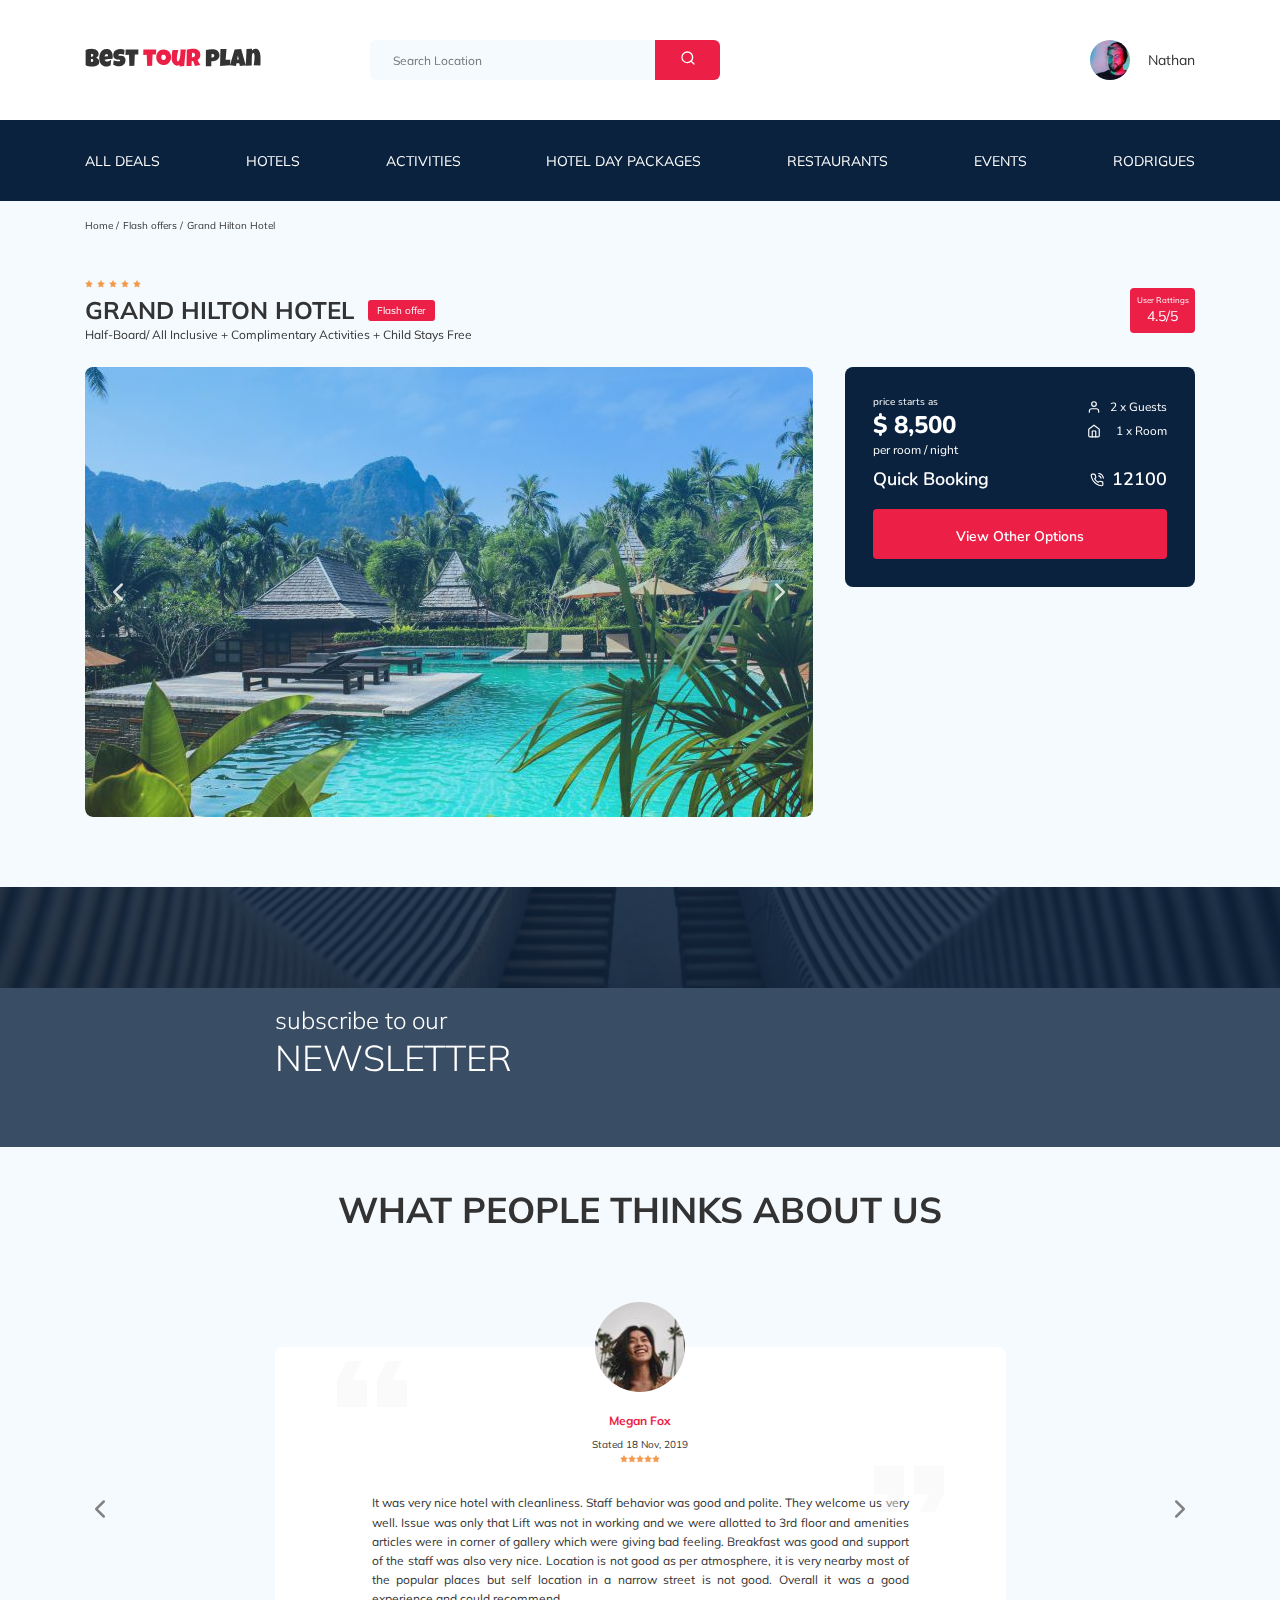
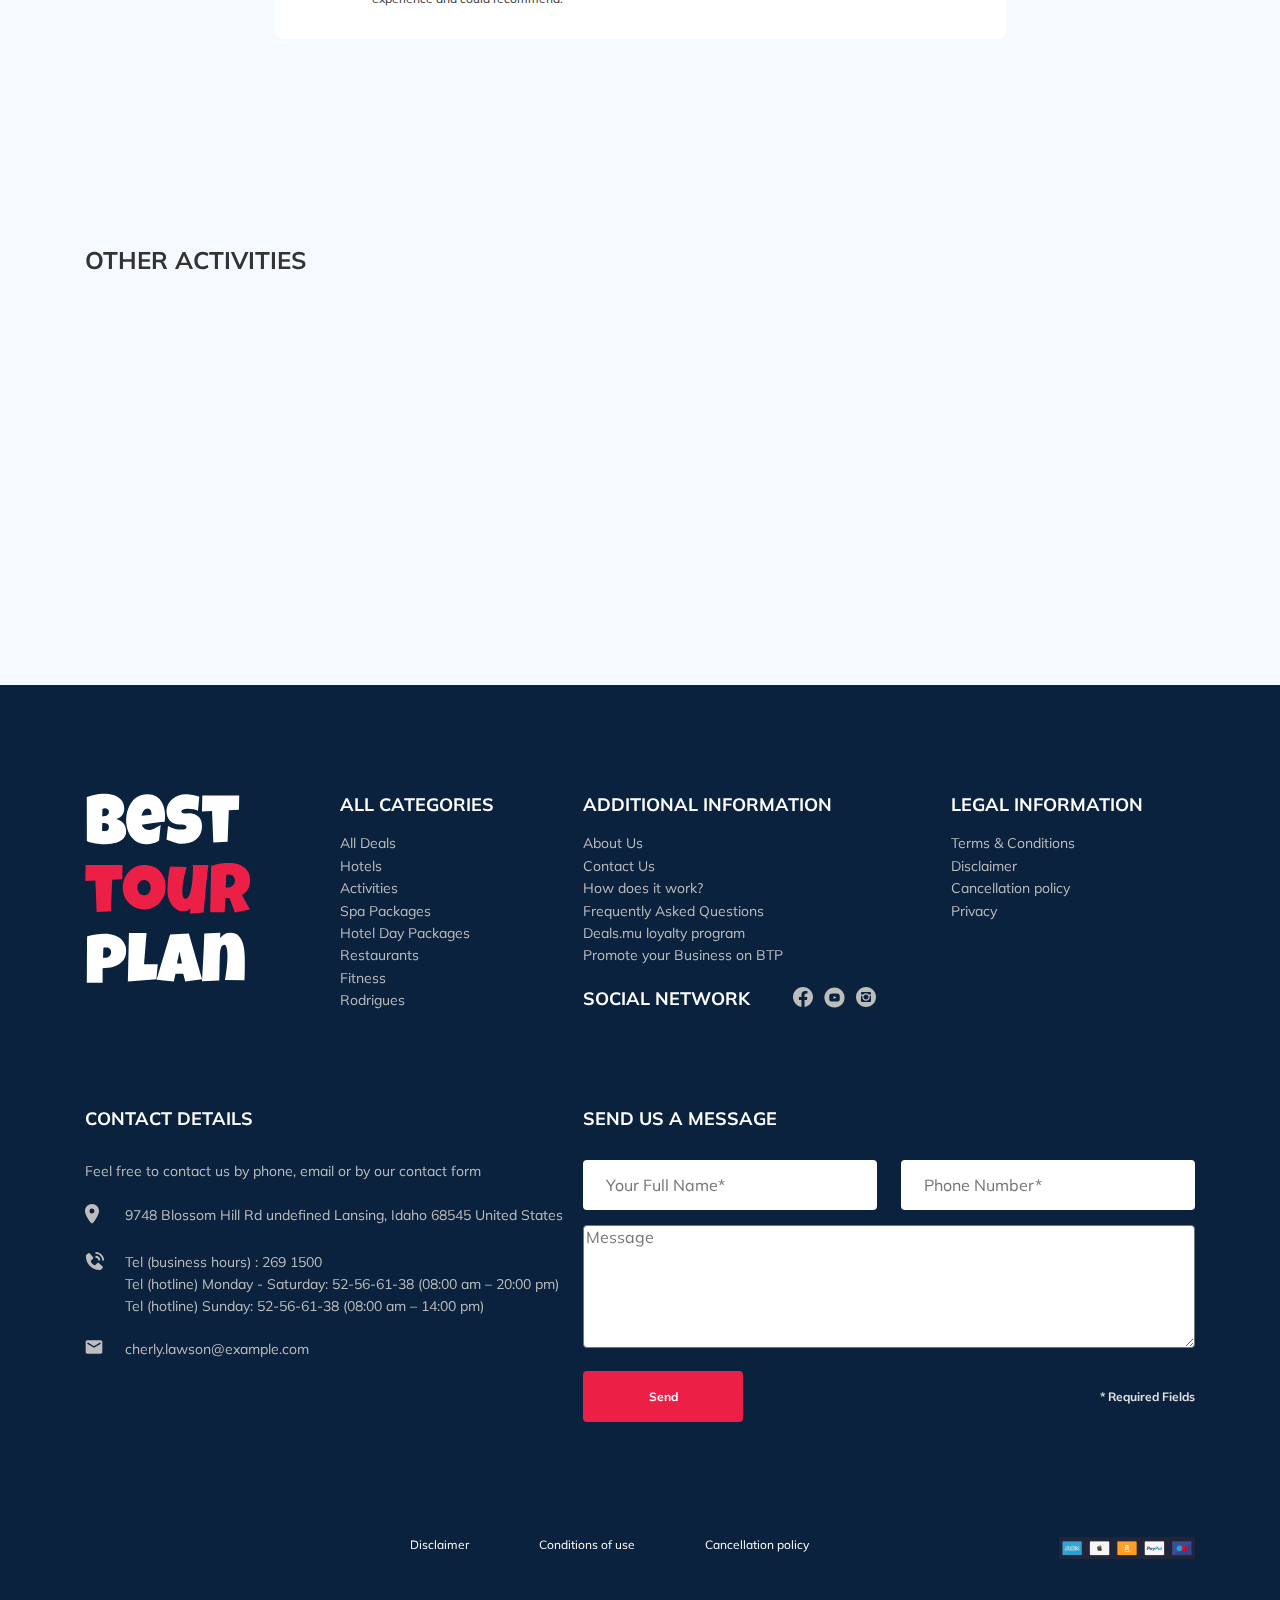
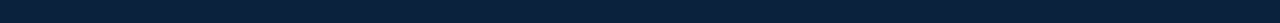
==== commit 00185288: "fix" ====
--- a/index.html
+++ b/index.html
@@ -7,12 +7,10 @@
     <link
       href="https://fonts.googleapis.com/css2?family=Nunito:wght@400;600;700;800&display=swap"
       rel="stylesheet"
-      rel="preload"
     />
     <link
       href="https://fonts.googleapis.com/css2?family=Muli:wght@300;400;600;700&display=swap"
       rel="stylesheet"
-      rel="preload"
     />
     <link rel="shortcut icon" href="favicon.ico" type="image/x-icon" />
     <link rel="stylesheet" href="css/swiper-bundle.min.css" />
@@ -48,7 +46,7 @@
 
           <a href="#" class="user navbar__user navbar__user--mobile-hidden">
             <img
-              src="img/user-avatar.jpeg"
+              src="img/user-avatar.jpg"
               alt="Avatar: Nathan"
               class="user__avatar"
             />
@@ -74,7 +72,7 @@
                 class="user navbar__user navbar__user--mobile-visible"
               >
                 <img
-                  src="img/user-avatar.jpeg"
+                  src="img/user-avatar.jpg"
                   alt="Avatar: Nathan"
                   class="user__avatar"
                 />
@@ -280,7 +278,7 @@
       <!-- /.container -->
     </section>
     <section class="newsletter">
-      <img class="newsletter__image" data-parallax="scroll" alt="" />
+      <img src="/" class="newsletter__image" data-parallax="scroll" alt="" />
       <div class="newsletter-wrapper">
         <h2 class="newsletter-title newsletter__title">
           subscribe to our
@@ -316,7 +314,7 @@
               <div class="reviews-slider__item">
                 <div class="reviews-slider__profile">
                   <img
-                    src="img/reviews-avatar.jpeg"
+                    src="img/reviews-avatar.jpg"
                     alt="Photo: Megan Fox"
                     class="reviews-slider__avatar"
                   />
@@ -349,7 +347,7 @@
               <div class="reviews-slider__item">
                 <div class="reviews-slider__profile">
                   <img
-                    src="img/reviews-avatar-2.jpeg"
+                    src="img/reviews-avatar-2.jpg"
                     alt="Photo: Jek Forch"
                     class="reviews-slider__avatar"
                   />
@@ -389,7 +387,7 @@
               <div class="reviews-slider__item">
                 <div class="reviews-slider__profile">
                   <img
-                    src="img/reviews-avatar-3.jpeg"
+                    src="img/reviews-avatar-3.jpg"
                     alt="Photo: Viki Brown"
                     class="reviews-slider__avatar"
                   />
@@ -440,7 +438,7 @@
             data-aos-delay="100"
           >
             <img
-              src="img/activity-1.jpeg"
+              src="img/activity-1.jpg"
               alt="The curious corner of chamarel"
               class="card__image"
             />
@@ -453,7 +451,7 @@
             data-aos-delay="300"
           >
             <img
-              src="img/activity-2.jpeg"
+              src="img/activity-2.jpg"
               alt="Gymkhana club golfcourse"
               class="card__image"
             />
@@ -466,7 +464,7 @@
             data-aos-delay="500"
           >
             <img
-              src="img/activity-3.jpeg"
+              src="img/activity-3.jpg"
               alt="Tamarind falls hikingtrip - full day"
               class="card__image"
             />
@@ -479,7 +477,7 @@
             data-aos-delay="700"
           >
             <img
-              src="img/activity-4.jpeg"
+              src="img/activity-4.jpg"
               alt="The blue marine discoveryquest"
               class="card__image"
             />
@@ -665,9 +663,9 @@
           </div>
           <!-- /.footer__contact-form -->
           <div class="footer__about-info">
-            <span class="footer__about-text">Disclaimer</span>
-            <span class="footer__about-text">Conditions of use</span>
-            <span class="footer__about-text"> Cancellation policy</span>
+            <a href="#" class="footer__about-text">Disclaimer</a>
+            <a href="#" class="footer__about-text">Conditions of use</a>
+            <a href="#" class="footer__about-text"> Cancellation policy</a>
           </div>
           <img
             src="img/pay-card.png"
@@ -699,7 +697,6 @@
             class="input modal__input"
             placeholder="Phone Number*"
             name="phone"
-            id="phone"
             minlength="10"
             required
           />
--- a/css/style.css
+++ b/css/style.css
@@ -1,2 +1,2 @@
-*{-webkit-box-sizing:border-box;box-sizing:border-box}body{font-family:'Muli', sans-serif;background-color:#F5FAFE;color:#333}.container{max-width:1110px;margin:auto}img{max-width:100%}.booking{font-family:Nunito}.input{background-color:#fff;border-radius:4px;border:none;padding:0 23px;height:50px}.input:active,.input:hover,.input:focus{outline:0;outline-offset:0}.message{background-color:#fff;border-radius:4px;padding:18px 23px;border:none;min-height:123px}.message:active,.message:hover,.message:focus{outline:0;outline-offset:0}.button{min-width:160px;min-height:50px;padding:18px;font-style:normal;font-weight:bold;font-size:12px;line-height:15px;color:#fff;background-color:#EC1F46;border-radius:4px;border:none;cursor:pointer}.button:active,.button:hover,.button:focus{outline:0;outline-offset:0}.form{display:-webkit-box;display:-ms-flexbox;display:flex;-webkit-box-align:center;-ms-flex-align:center;align-items:center;-webkit-box-pack:justify;-ms-flex-pack:justify;justify-content:space-between;-ms-flex-wrap:wrap;flex-wrap:wrap}.invalid{color:#EC1F46;border-bottom:1px solid #EC1F46;z-index:100}/*! normalize.css v8.0.1 | MIT License | github.com/necolas/normalize.css */html{line-height:1.15;-webkit-text-size-adjust:100%}body{margin:0}main{display:block}h1{font-size:2em;margin:0.67em 0}hr{-webkit-box-sizing:content-box;box-sizing:content-box;height:0;overflow:visible}pre{font-family:monospace, monospace;font-size:1em}a{background-color:transparent}abbr[title]{border-bottom:none;text-decoration:underline;-webkit-text-decoration:underline dotted;text-decoration:underline dotted}b,strong{font-weight:bolder}code,kbd,samp{font-family:monospace, monospace;font-size:1em}small{font-size:80%}sub,sup{font-size:75%;line-height:0;position:relative;vertical-align:baseline}sub{bottom:-0.25em}sup{top:-0.5em}img{border-style:none}button,input,optgroup,select,textarea{font-family:inherit;font-size:100%;line-height:1.15;margin:0}button,input{overflow:visible}button,select{text-transform:none}button,[type="button"],[type="reset"],[type="submit"]{-webkit-appearance:button}button::-moz-focus-inner,[type="button"]::-moz-focus-inner,[type="reset"]::-moz-focus-inner,[type="submit"]::-moz-focus-inner{border-style:none;padding:0}button:-moz-focusring,[type="button"]:-moz-focusring,[type="reset"]:-moz-focusring,[type="submit"]:-moz-focusring{outline:1px dotted ButtonText}fieldset{padding:0.35em 0.75em 0.625em}legend{-webkit-box-sizing:border-box;box-sizing:border-box;color:inherit;display:table;max-width:100%;padding:0;white-space:normal}progress{vertical-align:baseline}textarea{overflow:auto}[type="checkbox"],[type="radio"]{-webkit-box-sizing:border-box;box-sizing:border-box;padding:0}[type="number"]::-webkit-inner-spin-button,[type="number"]::-webkit-outer-spin-button{height:auto}[type="search"]{-webkit-appearance:textfield;outline-offset:-2px}[type="search"]::-webkit-search-decoration{-webkit-appearance:none}::-webkit-file-upload-button{-webkit-appearance:button;font:inherit}details{display:block}summary{display:list-item}template{display:none}[hidden]{display:none}.navbar{background-color:#ffffff}.navbar-top{display:-webkit-box;display:-ms-flexbox;display:flex;-webkit-box-align:center;-ms-flex-align:center;align-items:center;-webkit-box-pack:justify;-ms-flex-pack:justify;justify-content:space-between;padding-top:40px;padding-bottom:40px}.navbar-top__menu-button{display:none}.navbar-top__menu-button:active,.navbar-top__menu-button:hover,.navbar-top__menu-button:focus{outline:0;outline-offset:0}.navbar__search{margin-right:auto;margin-left:108px}.navbar-bottom{background-color:#0A223D}.navbar-menu{list-style:none;margin:0;padding:31px 0;display:-webkit-box;display:-ms-flexbox;display:flex;-webkit-box-align:center;-ms-flex-align:center;align-items:center;-webkit-box-pack:justify;-ms-flex-pack:justify;justify-content:space-between;color:#fff}.navbar-menu__link{color:inherit;text-decoration:none;text-transform:uppercase;font-size:14px;line-height:18px}.navbar-menu__item--mobile-visible{display:none}.navbar .logo__image{width:177px}.search{display:-webkit-box;display:-ms-flexbox;display:flex;position:relative;overflow:hidden;border-radius:6px;height:40px}.search__input{width:350px;height:100%;padding-left:23px;padding-right:75px;background-color:#F5FAFE;border:none;font-size:12px;line-height:15px;color:#333;cursor:pointer}.search__input:active,.search__input:hover,.search__input:focus{outline:0;outline-offset:0}.search__button{position:absolute;top:0;right:0;width:65px;height:100%;border:none;background-color:#EC1F46;cursor:pointer}.search__button:active,.search__button:hover,.search__button:focus{outline:0;outline-offset:0}.user{display:-webkit-box;display:-ms-flexbox;display:flex;-webkit-box-align:center;-ms-flex-align:center;align-items:center;text-decoration:none}.user__avatar{width:40px;height:40px;border-radius:50%;-o-object-fit:cover;object-fit:cover}.user__name{margin-left:18px;font-size:14px;line-height:18px;color:#333}.breadcrumb-list{display:-webkit-box;display:-ms-flexbox;display:flex;-webkit-box-align:center;-ms-flex-align:center;align-items:center;padding:18px 0;margin:0;list-style:none}.breadcrumb-list__item{font-size:10px;line-height:13px}.breadcrumb-list__item:not(:last-child)::after{content:'/';margin-right:4px}.breadcrumb-list__link{text-decoration:none;color:inherit}.hotel{padding-top:23px;padding-bottom:70px}.hotel-info{display:-webkit-box;display:-ms-flexbox;display:flex;-webkit-box-align:center;-ms-flex-align:center;align-items:center;-webkit-box-pack:justify;-ms-flex-pack:justify;justify-content:space-between;padding-bottom:20px}.hotel-info__offer{margin-left:14px;margin-top:4px}.hotel-info__name{margin-top:4px;margin-bottom:0}.hotel-info__description{margin-top:2px;margin-bottom:5px;margin-left:0;margin-right:0}.hotel-name{font-size:24px;line-height:30px}.hotel-wrapper{display:-webkit-box;display:-ms-flexbox;display:flex;-ms-flex-wrap:wrap;flex-wrap:wrap;-webkit-box-align:center;-ms-flex-align:center;align-items:center}.hotel-description{font-size:12px;line-height:15px}.hotel-grid{display:-webkit-box;display:-ms-flexbox;display:flex;-webkit-box-pack:justify;-ms-flex-pack:justify;justify-content:space-between}.hotel-page{display:-webkit-box;display:-ms-flexbox;display:flex;-webkit-box-orient:vertical;-webkit-box-direction:normal;-ms-flex-direction:column;flex-direction:column;-webkit-box-pack:justify;-ms-flex-pack:justify;justify-content:space-between}.hotel-slider{width:728px;height:450px}.hotel-slider__item{width:100%;height:100%;position:relative;border-radius:8px;overflow:hidden}.hotel-slider__item::after{content:'';width:100%;height:100%;position:absolute;top:0;bottom:0;right:0;left:0;background:-webkit-gradient(linear, left top, left bottom, from(rgba(0,122,223,0.48)), to(rgba(255,255,255,0.128)));background:linear-gradient(180deg, rgba(0,122,223,0.48) 0%, rgba(255,255,255,0.128) 100%);z-index:10}.hotel-slider__button{top:50%;-webkit-transform:translateY(-50%);transform:translateY(-50%);z-index:99;position:absolute;width:30px;height:30px;border:none;cursor:pointer;background-color:transparent}.hotel-slider__button:active,.hotel-slider__button:hover,.hotel-slider__button:focus{outline:0;outline-offset:0}.hotel-slider__button--next{right:18px;background-image:url(../img/arrow-next.svg);background-repeat:no-repeat;background-position:center;background-size:10px}.hotel-slider__button--prev{left:18px;background-image:url(../img/arrow-prev.svg);background-repeat:no-repeat;background-position:center;background-size:10px}.stars{-ms-flex-preferred-size:100%;flex-basis:100%}.offer{font-size:10px;line-height:13px;padding:4px 9px;background-color:#EC1F46;color:#fff;border-radius:3px}.rating{max-width:65px;min-height:45px;text-align:center;background-color:#EC1F46;color:#fff;border-radius:4px;cursor:pointer}.rating__text{font-size:8px;line-height:10px}.rating__counter{font-size:14px;line-height:18px}.booking{background-color:#0A223D;color:#fff;border-radius:8px;width:350px;min-height:210px;padding:28px}.booking__info{display:-webkit-box;display:-ms-flexbox;display:flex;-webkit-box-pack:justify;-ms-flex-pack:justify;justify-content:space-between;margin-bottom:9px}.booking__price{display:-webkit-box;display:-ms-flexbox;display:flex;-webkit-box-orient:vertical;-webkit-box-direction:normal;-ms-flex-direction:column;flex-direction:column}.booking__start{font-size:10px;line-height:14px;font-weight:normal}.booking__pricetag{font-style:normal;font-weight:800;font-size:24px;line-height:33px}.booking__per-room{font-style:normal;font-weight:normal;font-size:12px;line-height:16px}.booking__room{margin-top:4px}.booking__text{display:-webkit-box;display:-ms-flexbox;display:flex;-webkit-box-align:center;-ms-flex-align:center;align-items:center;-webkit-box-pack:justify;-ms-flex-pack:justify;justify-content:space-between;margin-bottom:8px;font-style:normal;font-weight:normal;font-size:12px;line-height:16px}.booking__description{margin-left:9px}.booking__call-center{display:-webkit-box;display:-ms-flexbox;display:flex;-webkit-box-align:center;-ms-flex-align:center;align-items:center;-webkit-box-pack:justify;-ms-flex-pack:justify;justify-content:space-between;margin-bottom:17px}.booking__heading{font-style:normal;font-weight:600;font-size:18px;line-height:25px}.booking__number{display:-webkit-box;display:-ms-flexbox;display:flex;-webkit-box-align:center;-ms-flex-align:center;align-items:center;-webkit-box-pack:justify;-ms-flex-pack:justify;justify-content:space-between;text-decoration:none;color:inherit;font-weight:600;font-size:18px;line-height:25px}.booking__num{margin-left:8px}.booking__button{width:100%;max-height:45px;border-radius:4px;background-color:#EC1F46;border:none;color:#fff;cursor:pointer;font-weight:600;font-size:14px;line-height:19px;margin:auto}.booking__button:active,.booking__button:hover,.booking__button:focus{outline:0;outline-offset:0}.map{width:347px;height:213px;border-radius:10px;overflow:hidden}.swiper-container{margin-left:0}.newsletter{position:relative;padding:98px 0 87px 0;max-height:260px;display:-webkit-box;display:-ms-flexbox;display:flex;background-repeat:no-repeat;background-position:center;background-size:cover;background:transparent}.newsletter:before{content:'';position:absolute;top:0;left:0;right:0;bottom:0;width:100%;height:100%;background-color:rgba(10,34,61,0.8)}.newsletter-wrapper{position:relative;display:-webkit-box;display:-ms-flexbox;display:flex;-webkit-box-align:center;-ms-flex-align:center;align-items:center;-webkit-box-pack:justify;-ms-flex-pack:justify;justify-content:space-between;min-width:731px;margin:auto}.newsletter-title{color:#fff;font-style:normal;font-weight:300;font-size:24px;line-height:30px}.newsletter-title__strong{display:block;font-size:36px;line-height:45px;text-transform:uppercase}.subscribe__input{width:100%;height:100%;border:none;padding-left:33px;padding-right:75px;font-style:normal;font-weight:300;font-size:14px;line-height:18px;border-radius:4px;margin-bottom:5px;z-index:0}.subscribe__input:active,.subscribe__input:hover,.subscribe__input:focus{outline:0;outline-offset:0}.subscribe__input-group{position:relative;width:350px;height:55px}.subscribe__button{position:absolute;right:0;top:0;height:100%;border:none;background-color:#EC1F46;color:#fff;min-width:65px;cursor:pointer;border-radius:4px;z-index:10}.subscribe__button:active,.subscribe__button:hover,.subscribe__button:focus{outline:0;outline-offset:0}.subscribe__button-group{position:relative}.reviews{padding:40px 0 70px 0}.reviews__title{font-style:normal;font-weight:bold;font-size:36px;line-height:45px;text-align:center;text-transform:uppercase;margin-bottom:70px;margin-top:0}.reviews-slider__item{position:relative;display:-webkit-box;display:-ms-flexbox;display:flex;-webkit-box-orient:vertical;-webkit-box-direction:normal;-ms-flex-direction:column;flex-direction:column;-webkit-box-align:center;-ms-flex-align:center;align-items:center;max-width:731px;margin:45px auto 0;background-color:#fff;border-radius:8px;padding:0 62px 30px}.reviews-slider__item:before{content:'';position:absolute;left:62px;top:13px;width:70px;height:47px;background-image:url(../img/quote-left.svg);background-repeat:no-repeat}.reviews-slider__item:after{content:'';position:absolute;right:62px;top:118px;width:70px;height:47px;background-image:url(../img/quote-right.svg);background-repeat:no-repeat}.reviews-slider__button{position:absolute;top:50%;-webkit-transform:translateY(-50%);transform:translateY(-50%);width:30px;height:30px;background-size:10px;background-position:center;background-color:transparent;border:none;cursor:pointer;z-index:99}.reviews-slider__button:active,.reviews-slider__button:hover,.reviews-slider__button:focus{outline:0;outline-offset:0}.reviews-slider__button--prev{background-image:url(../img/arrow-prev-secondary.svg);background-repeat:no-repeat;left:0}.reviews-slider__button--next{background-image:url(../img/arrow-next-secondary.svg);background-repeat:no-repeat;right:0}.reviews-slider__profile{display:-webkit-box;display:-ms-flexbox;display:flex;-webkit-box-orient:vertical;-webkit-box-direction:normal;-ms-flex-direction:column;flex-direction:column;-webkit-box-align:center;-ms-flex-align:center;align-items:center;margin-top:-45px;margin-bottom:30px}.reviews-slider__avatar{width:90px;height:90px;border-radius:50%;-o-object-fit:cover;object-fit:cover;margin-bottom:9px}.reviews-slider__username{font-style:normal;font-weight:bold;font-size:12px;line-height:15px;color:#EC1F46;margin-bottom:10px}.reviews-slider__date{font-style:normal;font-weight:normal;font-size:10px;line-height:13px;margin-bottom:4px}.reviews-slider__rating{display:-webkit-box;display:-ms-flexbox;display:flex;-webkit-box-align:center;-ms-flex-align:center;align-items:center}.reviews-slider__text{max-width:537px;font-weight:normal;font-size:12px;line-height:160%;text-align:justify;margin:auto}.activities{padding:60px 0 98px 0}.activities__title{font-style:normal;font-weight:bold;font-size:24px;line-height:30px;text-transform:uppercase;margin-bottom:57px;margin-top:0}.activities-wrapper{display:-webkit-box;display:-ms-flexbox;display:flex;-webkit-box-pack:justify;-ms-flex-pack:justify;justify-content:space-between}.card{position:relative;display:-webkit-box;display:-ms-flexbox;display:flex;-webkit-box-orient:vertical;-webkit-box-direction:normal;-ms-flex-direction:column;flex-direction:column;-webkit-box-align:start;-ms-flex-align:start;align-items:flex-start;padding:24px 26px;width:255px;height:255px;border-radius:6px;overflow:hidden}.card::before{content:'';position:absolute;left:0;right:0;top:0;bottom:0;background:linear-gradient(179.83deg, rgba(196,196,196,0) 35.34%, #0A223D 99.85%);z-index:-1}.card__image{position:absolute;left:0;right:0;top:0;bottom:0;width:100%;height:100%;-o-object-fit:cover;object-fit:cover;z-index:-2}.card__title{margin-top:auto;color:#fff;margin-bottom:18px;font-style:normal;font-weight:bold;font-size:16px;line-height:20px}.card__button{font-style:normal;font-weight:600;font-size:12px;line-height:16px;background-color:#EC1F46;color:#fff;border:none;padding:7px 22px;border-radius:4px;cursor:pointer}.footer{background-color:#0A223D;color:#fff;padding-top:108px;padding-bottom:46px}.footer-wrapper{display:-ms-grid;display:grid;-ms-grid-columns:165px, 156px, 251px, 195px;grid-template-columns:165px, 156px, 251px, 195px;grid-gap:20px;grid-auto-rows:minmax(40px, -webkit-min-content);grid-auto-rows:minmax(40px, min-content);-webkit-box-align:start;-ms-flex-align:start;align-items:start}.footer__logo{width:166px;-ms-grid-row:1;-ms-grid-row-span:2;grid-row:1 / 3;-ms-flex-item-align:stretch;-ms-grid-row-align:stretch;align-self:stretch}.footer__legal{-ms-grid-column-align:center;justify-self:center}.footer__categories{-ms-grid-row:1;-ms-grid-row-span:3;grid-row:1 / 4}.footer__social-links{display:-webkit-box;display:-ms-flexbox;display:flex;-webkit-box-align:center;-ms-flex-align:center;align-items:center;min-width:83px;-webkit-box-pack:justify;-ms-flex-pack:justify;justify-content:space-between}.footer__social-network{display:-webkit-box;display:-ms-flexbox;display:flex;-webkit-box-align:start;-ms-flex-align:start;align-items:start;-ms-grid-row:2;-ms-grid-row-span:2;grid-row:2 / 4;grid-column:span 2}.footer__contact-details,.footer__contact-form{grid-column:span 2}.footer__form{margin-bottom:95px}.footer__ul{padding:0;margin:0;list-style:none}.footer__title{font-style:normal;font-weight:bold;font-size:18px;line-height:23px;text-transform:uppercase;margin:0 0 16px 0}.footer__title--inline{margin:0 43px 0 0}.footer__title--mb-3{margin-bottom:30px}.footer__item{display:-webkit-box;display:-ms-flexbox;display:flex;-webkit-box-align:start;-ms-flex-align:start;align-items:flex-start;font-style:normal;font-weight:normal;font-size:14px;line-height:160%;color:#BDBDBD}.footer__item--mb-2{margin-bottom:20px}.footer__icon-wrapper{min-width:40px}.footer__text{color:#BDBDBD;font-style:normal;font-weight:normal;font-size:14px;line-height:160%;margin-bottom:22px}.footer__link{text-decoration:none;color:inherit}.footer__input{width:100%;display:-webkit-box;display:-ms-flexbox;display:flex}.footer__input-group{-ms-flex-item-align:start;-ms-grid-row-align:start;align-self:start;margin-bottom:15px;-ms-flex-preferred-size:48%;flex-basis:48%}.footer__input:active,.footer__input:hover,.footer__input:focus{outline:0;outline-offset:0}.footer__message{-ms-flex-preferred-size:100%;flex-basis:100%;margin-bottom:23px;max-width:100%;min-height:123px;padding-right:5px;border-radius:4px}.footer__message:active,.footer__message:hover,.footer__message:focus{outline:0;outline-offset:0}.footer__info{font-style:normal;font-weight:bold;font-size:12px;line-height:15px;color:#E0E0E0}.footer__pay-card{-ms-grid-column:4;grid-column:4;-ms-grid-column-align:end;justify-self:end}.footer__about-info{display:-webkit-box;display:-ms-flexbox;display:flex;-webkit-box-pack:space-evenly;-ms-flex-pack:space-evenly;justify-content:space-evenly;grid-column-end:4;-ms-grid-column:2;grid-column-start:2;font-style:normal;font-size:12px;line-height:15px;color:#fff}.modal__overlay{position:fixed;left:0;top:0;right:0;bottom:0;background-color:rgba(0,143,223,0.39);z-index:100;visibility:hidden;opacity:0;-webkit-transition:opacity 0.2s;transition:opacity 0.2s}.modal__overlay--visible{visibility:visible;opacity:1}.modal__dialog{position:fixed;top:50%;left:50%;max-width:478px;padding:33px 88px;background-color:#0A223D;-webkit-transform:translate(-50%, -50%);transform:translate(-50%, -50%);color:#fff;border-radius:8px;z-index:101;visibility:hidden;opacity:0;-webkit-transition:opacity 0.2s;transition:opacity 0.2s}.modal__dialog--visible{visibility:visible;opacity:1}.modal__close{position:absolute;right:18px;top:17px;text-decoration:none;cursor:pointer}.modal__title{font-style:normal;font-weight:bold;font-size:18px;line-height:23px;text-transform:uppercase;text-align:center;margin-bottom:15px}.modal__input{width:100%;margin-top:15px}.modal__message{width:100%;margin-top:15px}.modal__button{margin-top:15px}.modal__info{font-style:normal;font-weight:bold;font-size:12px;line-height:15px;color:#E0E0E0}@media (max-width: 1200px){.container{max-width:960px}.navbar-menu{width:100%}.hotel-slider{width:590px}.hotel-slider__item{height:100%;width:100%;-o-object-fit:cover;object-fit:cover}.card{width:230px;height:230px}.other-packages__wrapper--first{-webkit-column-gap:20px;column-gap:20px;row-gap:20px;margin-bottom:60px}.package-layer__haven{-ms-grid-columns:(1fr)[2];grid-template-columns:repeat(2, 1fr);-ms-grid-column:span 3;grid-column-start:span 3}.package-layer__mare{-ms-grid-columns:1fr;grid-template-columns:1fr}.package-layer__white{-ms-grid-columns:1fr;grid-template-columns:1fr}.package-layer__luxury{-ms-grid-columns:1fr;grid-template-columns:1fr}.package-layer__star{-ms-grid-columns:1fr;grid-template-columns:1fr}.package-layer__image--haven{-ms-grid-columns:1fr;grid-template-columns:1fr}.package-layer__grid--all,.package-layer__grid--haven{padding-top:30px;padding-left:30px;padding-right:15px}.package-price{-ms-grid-columns:120px;grid-template-columns:120px}.package-price__button{width:90%;height:35px}.package-price__button--all{-ms-grid-column:2;grid-column-start:2;-ms-grid-column-align:start;justify-self:start}.package-info--haven{margin-bottom:47px}.footer__input-group{-ms-flex-preferred-size:100%;flex-basis:100%}}@media (max-width: 992px){.container,.newsletter-wrapper{max-width:700px}.logo{width:132px}.navbar-top{padding-top:30px;padding-bottom:30px}.navbar__search{margin-left:auto}.navbar-menu{padding-top:22px;padding-bottom:22px}.navbar-menu__link{font-size:12px;line-height:15px}.search__input{width:340px}.hotel-grid{-webkit-box-orient:vertical;-webkit-box-direction:normal;-ms-flex-direction:column;flex-direction:column}.hotel__slider{margin-bottom:30px;width:100%}.hotel-page{-webkit-box-orient:horizontal;-webkit-box-direction:normal;-ms-flex-direction:row;flex-direction:row}.booking{width:340px}.map{width:340px}.reviews__title{font-size:30px;line-height:38px}.reviews-slider__item{max-width:580px}.activities-wrapper{-ms-flex-wrap:wrap;flex-wrap:wrap}.activities__card{margin-bottom:20px}.card{width:340px;height:255px}.other-packages__title{font-size:30px;line-height:40px}.other-packages__wrapper{margin-bottom:40px}.other-packages__wrapper--first{-ms-grid-rows:(1fr)[3];grid-template-rows:repeat(3, 1fr);-ms-grid-columns:2fr 1fr 2fr 1fr;grid-template-columns:2fr 1fr 2fr 1fr}.package-layer__haven{-ms-grid-rows:1fr;grid-template-rows:1fr;-ms-grid-column:span 4;grid-column-start:span 4;-ms-flex-item-align:center;-ms-grid-row-align:center;align-self:center}.package-layer__mare{-ms-grid-rows:minmax(200px, 290px);grid-template-rows:minmax(200px, 290px);-ms-grid-column:span 2;grid-column-start:span 2;-ms-flex-item-align:center;-ms-grid-row-align:center;align-self:center}.package-layer__white{-ms-grid-rows:minmax(200px, 290px);grid-template-rows:minmax(200px, 290px);-ms-grid-column:span 2;grid-column-start:span 2;-ms-flex-item-align:center;-ms-grid-row-align:center;align-self:center}.package-layer__luxury{-ms-grid-rows:minmax(200px, 290px);grid-template-rows:minmax(200px, 290px);-ms-grid-column:span 2;grid-column-start:span 2;-ms-flex-item-align:center;-ms-grid-row-align:center;align-self:center}.package-layer__star{-ms-grid-rows:minmax(200px, 290px);grid-template-rows:minmax(200px, 290px);-ms-grid-column:span 2;grid-column-start:span 2;-ms-flex-item-align:center;-ms-grid-row-align:center;align-self:center}.package-layer__grid--all,.package-layer__grid--haven{padding-top:30px;padding-right:15px;padding-bottom:10px;padding-left:30px}.package-info--haven{margin-bottom:80px}.package-price{-ms-grid-columns:50%;grid-template-columns:50%;margin-bottom:10px}.footer-wrapper{-ms-grid-columns:(1fr)[6];grid-template-columns:repeat(6, 1fr);grid-row-gap:40px}.footer__input-group{-ms-flex-preferred-size:48%;flex-basis:48%}.footer__logo{-ms-grid-row:1;-ms-grid-row-span:1;grid-row:1 / 2;grid-column:span 2}.footer__social-network{-ms-grid-row:1;-ms-grid-row-span:1;grid-row:1 / 2;grid-column:span 4;-ms-flex-item-align:center;-ms-grid-row-align:center;align-self:center}.footer__categories{-ms-grid-row:2;-ms-grid-row-span:1;grid-row:2 / 3;grid-column:span 2}.footer__legal{grid-column:span 2}.footer__additional{grid-column:span 2}.footer__contact-details{grid-column:span 5;-ms-grid-row:3;grid-row:3}.footer__contact-form{grid-column:span 5;-ms-grid-row:4;grid-row:4}.footer__about-info{grid-column-end:5;-ms-grid-column:1;grid-column-start:1}.footer__pay-card{-ms-grid-column:6;grid-column:6}.modal__button{-ms-flex-preferred-size:100%;flex-basis:100%;margin-bottom:10px}}@media (max-width: 768px){.container{max-width:576px;width:92%}body{padding-top:78px}.navbar--mobile-fixed{position:fixed;top:0;left:0;right:0;z-index:99}.navbar__user--mobile-hidden,.navbar__search--mobile-hidden{display:none}.navbar__user--mobile-visible,.navbar__search--mobile-visible{display:-webkit-box;display:-ms-flexbox;display:flex}.navbar__user{-webkit-box-orient:vertical;-webkit-box-direction:normal;-ms-flex-direction:column;flex-direction:column;-webkit-box-pack:center;-ms-flex-pack:center;justify-content:center}.navbar-bottom{display:none;position:fixed;left:0;right:0;bottom:0;top:78px;padding-top:30px}.navbar-bottom--visible{display:block}.navbar-menu{-webkit-box-orient:vertical;-webkit-box-direction:normal;-ms-flex-direction:column;flex-direction:column}.navbar-menu__item{margin-bottom:20px}.navbar-menu__item--mobile-visible{display:block;width:100%}.search__input{min-width:100%}.menu-button{display:-webkit-box;display:-ms-flexbox;display:flex;width:16px;height:11px;padding:0;-webkit-box-align:center;-ms-flex-align:center;align-items:center;-webkit-box-pack:justify;-ms-flex-pack:justify;justify-content:space-between;-webkit-box-orient:vertical;-webkit-box-direction:normal;-ms-flex-direction:column;flex-direction:column;border:none;background-color:#fff;cursor:pointer}.menu-button__line{width:16px;height:1px;background-color:#333}.user__name--light{color:#fff;margin-left:0;margin-top:10px}.stars{-ms-flex-preferred-size:auto;flex-basis:auto}.hotel-name{-ms-flex-preferred-size:100%;flex-basis:100%}.hotel-wrapper{-webkit-box-pack:justify;-ms-flex-pack:justify;justify-content:space-between}.hotel-info__text{width:100%}.hotel-info__name{margin-top:10px;margin-bottom:0}.hotel-info__rating{display:none}.hotel-info__offer{-webkit-box-ordinal-group:0;-ms-flex-order:-1;order:-1;margin-left:0}.hotel-slider{height:350px}.hotel-page{-webkit-box-orient:vertical;-webkit-box-direction:normal;-ms-flex-direction:column;flex-direction:column;min-height:450px}.booking{width:100%}.map{width:100%}.newsletter-wrapper{max-width:576px;width:92%;-webkit-box-orient:vertical;-webkit-box-direction:normal;-ms-flex-direction:column;flex-direction:column;-webkit-box-align:start;-ms-flex-align:start;align-items:flex-start}.reviews{padding:35px 0 60px 0}.reviews__title{font-size:18px;line-height:23px;margin-bottom:50px}.reviews-slider__item{padding:0 30px 30px}.reviews-slider__item:after,.reviews-slider__item::before{display:none}.reviews-slider__button{top:32px}.reviews-slider__button--prev{left:50%;-webkit-transform:translate(-50%, 0);transform:translate(-50%, 0);margin-left:-75px}.reviews-slider__button--next{right:50%;-webkit-transform:translate(50%, 0);transform:translate(50%, 0);margin-right:-75px}.activities{padding-top:40px;padding-bottom:60px}.card{width:49%}.footer__input-group{-ms-flex-preferred-size:100%;flex-basis:100%}.modal__dialog{padding:33px 46px;width:400px}}@media (max-width: 576px){.logo{width:99px}.hotel-slider{height:250px}.hotel__slider{margin-bottom:20px}.newsletter{padding:76px 0 83px 0}.newsletter__title{margin-bottom:37px}.subscribe{width:100%}.card{width:100%}.other-packages__wrapper{margin-bottom:20px}.other-packages__wrapper--first{-ms-grid-rows:(1fr)[5];grid-template-rows:repeat(5, 1fr);-ms-grid-columns:1fr 1fr 1fr 1fr;grid-template-columns:1fr 1fr 1fr 1fr}.package-layer__haven{-ms-grid-column:1;grid-column-start:1;-ms-grid-column-span:4;grid-column-end:span 4;-ms-grid-rows:(1fr)[2];grid-template-rows:repeat(2, 1fr);-ms-grid-columns:1fr;grid-template-columns:1fr}.package-layer__mare{-ms-grid-column:1;grid-column-start:1;-ms-grid-column-span:4;grid-column-end:span 4}.package-layer__white{-ms-grid-column:1;grid-column-start:1;-ms-grid-column-span:4;grid-column-end:span 4}.package-layer__luxury{-ms-grid-column:1;grid-column-start:1;-ms-grid-column-span:4;grid-column-end:span 4}.package-layer__star{-ms-grid-column:1;grid-column-start:1;-ms-grid-column-span:4;grid-column-end:span 4}.package-layer__image--haven,.package-layer__image--mare,.package-layer__image--white,.package-layer__image--luxury,.package-layer__image--star{max-width:100%}.package-layer__grid--haven{padding-top:30px;padding-left:30px;padding-bottom:0;padding-right:10px}.package-layer__grid--all{padding-top:30px;padding-left:30px;padding-bottom:0;padding-right:10px}.package-layer__title--haven{margin-top:0}.package-layer__rating{display:none}.package-layer__text{display:none}.package-price__button--all{-ms-grid-column:3;grid-column-start:3}.package-layer__title--haven{font-size:18px;line-height:22px}.package-layer__text{font-size:12px;line-height:160.6%}.package-info--haven{margin-bottom:30px}.package-info--all{margin-bottom:30px}.package-price__full--haven,.package-price__full--all{font-size:18px;line-height:22px}.package-price__discount--haven,.package-price__discount--all{font-size:24px;line-height:30px}.package-price__button--all,.package-price__button--haven{font-size:12px;line-height:16px}.footer-wrapper{-ms-grid-columns:1fr;grid-template-columns:1fr;grid-gap:15px;grid-auto-rows:auto}.footer__logo{-ms-grid-row:1;grid-row:1;-ms-grid-column:1;grid-column:1}.footer__social-links{max-width:80px}.footer__social-network{-ms-grid-row:2;grid-row:2;-ms-grid-column:1;grid-column:1;-ms-flex-wrap:wrap;flex-wrap:wrap;margin-bottom:10px}.footer__title{display:-webkit-box;display:-ms-flexbox;display:flex;-ms-flex-preferred-size:100%;flex-basis:100%;margin-bottom:20px;margin-right:0}.footer__additional{-ms-grid-row:3;grid-row:3;-ms-grid-column:1;grid-column:1;margin-bottom:10px}.footer__categories{-ms-grid-row:4;grid-row:4;-ms-grid-column:1;grid-column:1;margin-bottom:10px}.footer__legal{-ms-grid-row:5;grid-row:5;-ms-grid-column:1;grid-column:1;margin-bottom:10px}.footer__contact-details{-ms-grid-row:6;grid-row:6;-ms-grid-column:1;grid-column:1}.footer__contact-form{-ms-grid-row:7;grid-row:7;-ms-grid-column:1;grid-column:1}.footer__info{-ms-flex-preferred-size:100%;flex-basis:100%;-webkit-box-ordinal-group:1;-ms-flex-order:0;order:0;margin-bottom:15px}.footer__button{-webkit-box-ordinal-group:2;-ms-flex-order:1;order:1}.footer__about-info{-ms-grid-column:1;-ms-grid-column-span:1;grid-column:1/2;-webkit-box-pack:justify;-ms-flex-pack:justify;justify-content:space-between;-ms-flex-item-align:center;-ms-grid-row-align:center;align-self:center;-ms-grid-rows:min-content;grid-template-rows:-webkit-min-content;grid-template-rows:min-content}.footer__pay-card{-ms-grid-column:1;grid-column:1;-ms-grid-column-align:start;justify-self:start}.modal__dialog{padding:33px 66px;max-width:400px}}@media (min-width: 320px) and (max-width: 480px){.hotel-slider{height:179px}.reviews__title{max-width:245px;margin:auto;margin-bottom:42px}.modal__dialog{padding:33px 46px;max-width:320px}.modal__close{right:22px}}
+*{-webkit-box-sizing:border-box;box-sizing:border-box}body{font-family:'Muli', sans-serif;background-color:#F5FAFE;color:#333}.container{max-width:1110px;margin:auto}img{max-width:100%}.booking{font-family:Nunito}.input{background-color:#fff;border-radius:4px;border:none;padding:0 23px;height:50px}.input:active,.input:hover,.input:focus{outline:0;outline-offset:0}.message{background-color:#fff;border-radius:4px;padding:18px 23px;border:none;min-height:123px}.message:active,.message:hover,.message:focus{outline:0;outline-offset:0}.button{min-width:160px;min-height:50px;padding:18px;font-style:normal;font-weight:bold;font-size:12px;line-height:15px;color:#fff;background-color:#EC1F46;border-radius:4px;border:none;cursor:pointer}.button:active,.button:hover,.button:focus{outline:0;outline-offset:0}.form{display:-webkit-box;display:-ms-flexbox;display:flex;-webkit-box-align:center;-ms-flex-align:center;align-items:center;-webkit-box-pack:justify;-ms-flex-pack:justify;justify-content:space-between;-ms-flex-wrap:wrap;flex-wrap:wrap}.invalid{color:#EC1F46;border-bottom:1px solid #EC1F46;z-index:100}/*! normalize.css v8.0.1 | MIT License | github.com/necolas/normalize.css */html{line-height:1.15;-webkit-text-size-adjust:100%}body{margin:0}main{display:block}h1{font-size:2em;margin:0.67em 0}hr{-webkit-box-sizing:content-box;box-sizing:content-box;height:0;overflow:visible}pre{font-family:monospace, monospace;font-size:1em}a{background-color:transparent}abbr[title]{border-bottom:none;text-decoration:underline;-webkit-text-decoration:underline dotted;text-decoration:underline dotted}b,strong{font-weight:bolder}code,kbd,samp{font-family:monospace, monospace;font-size:1em}small{font-size:80%}sub,sup{font-size:75%;line-height:0;position:relative;vertical-align:baseline}sub{bottom:-0.25em}sup{top:-0.5em}img{border-style:none}button,input,optgroup,select,textarea{font-family:inherit;font-size:100%;line-height:1.15;margin:0}button,input{overflow:visible}button,select{text-transform:none}button,[type="button"],[type="reset"],[type="submit"]{-webkit-appearance:button}button::-moz-focus-inner,[type="button"]::-moz-focus-inner,[type="reset"]::-moz-focus-inner,[type="submit"]::-moz-focus-inner{border-style:none;padding:0}button:-moz-focusring,[type="button"]:-moz-focusring,[type="reset"]:-moz-focusring,[type="submit"]:-moz-focusring{outline:1px dotted ButtonText}fieldset{padding:0.35em 0.75em 0.625em}legend{-webkit-box-sizing:border-box;box-sizing:border-box;color:inherit;display:table;max-width:100%;padding:0;white-space:normal}progress{vertical-align:baseline}textarea{overflow:auto}[type="checkbox"],[type="radio"]{-webkit-box-sizing:border-box;box-sizing:border-box;padding:0}[type="number"]::-webkit-inner-spin-button,[type="number"]::-webkit-outer-spin-button{height:auto}[type="search"]{-webkit-appearance:textfield;outline-offset:-2px}[type="search"]::-webkit-search-decoration{-webkit-appearance:none}::-webkit-file-upload-button{-webkit-appearance:button;font:inherit}details{display:block}summary{display:list-item}template{display:none}[hidden]{display:none}.navbar{background-color:#ffffff}.navbar-top{display:-webkit-box;display:-ms-flexbox;display:flex;-webkit-box-align:center;-ms-flex-align:center;align-items:center;-webkit-box-pack:justify;-ms-flex-pack:justify;justify-content:space-between;padding-top:40px;padding-bottom:40px}.navbar-top__menu-button{display:none}.navbar-top__menu-button:active,.navbar-top__menu-button:hover,.navbar-top__menu-button:focus{outline:0;outline-offset:0}.navbar__search{margin-right:auto;margin-left:108px}.navbar-bottom{background-color:#0A223D}.navbar-menu{list-style:none;margin:0;padding:31px 0;display:-webkit-box;display:-ms-flexbox;display:flex;-webkit-box-align:center;-ms-flex-align:center;align-items:center;-webkit-box-pack:justify;-ms-flex-pack:justify;justify-content:space-between;color:#fff}.navbar-menu__link{color:inherit;text-decoration:none;text-transform:uppercase;font-size:14px;line-height:18px}.navbar-menu__item--mobile-visible{display:none}.navbar .logo__image{width:177px}.search{display:-webkit-box;display:-ms-flexbox;display:flex;position:relative;overflow:hidden;border-radius:6px;height:40px}.search__input{width:350px;height:100%;padding-left:23px;padding-right:75px;background-color:#F5FAFE;border:none;font-size:12px;line-height:15px;color:#333;cursor:pointer}.search__input:active,.search__input:hover,.search__input:focus{outline:0;outline-offset:0}.search__button{position:absolute;top:0;right:0;width:65px;height:100%;border:none;background-color:#EC1F46;cursor:pointer}.search__button:active,.search__button:hover,.search__button:focus{outline:0;outline-offset:0}.user{display:-webkit-box;display:-ms-flexbox;display:flex;-webkit-box-align:center;-ms-flex-align:center;align-items:center;text-decoration:none}.user__avatar{width:40px;height:40px;border-radius:50%;-o-object-fit:cover;object-fit:cover}.user__name{margin-left:18px;font-size:14px;line-height:18px;color:#333}.breadcrumb-list{display:-webkit-box;display:-ms-flexbox;display:flex;-webkit-box-align:center;-ms-flex-align:center;align-items:center;padding:18px 0;margin:0;list-style:none}.breadcrumb-list__item{font-size:10px;line-height:13px}.breadcrumb-list__item:not(:last-child)::after{content:'/';margin-right:4px}.breadcrumb-list__link{text-decoration:none;color:inherit}.hotel{padding-top:23px;padding-bottom:70px}.hotel-info{display:-webkit-box;display:-ms-flexbox;display:flex;-webkit-box-align:center;-ms-flex-align:center;align-items:center;-webkit-box-pack:justify;-ms-flex-pack:justify;justify-content:space-between;padding-bottom:20px}.hotel-info__offer{margin-left:14px;margin-top:4px}.hotel-info__name{margin-top:4px;margin-bottom:0}.hotel-info__description{margin-top:2px;margin-bottom:5px;margin-left:0;margin-right:0}.hotel-name{font-size:24px;line-height:30px}.hotel-wrapper{display:-webkit-box;display:-ms-flexbox;display:flex;-ms-flex-wrap:wrap;flex-wrap:wrap;-webkit-box-align:center;-ms-flex-align:center;align-items:center}.hotel-description{font-size:12px;line-height:15px}.hotel-grid{display:-webkit-box;display:-ms-flexbox;display:flex;-webkit-box-pack:justify;-ms-flex-pack:justify;justify-content:space-between}.hotel-page{display:-webkit-box;display:-ms-flexbox;display:flex;-webkit-box-orient:vertical;-webkit-box-direction:normal;-ms-flex-direction:column;flex-direction:column;-webkit-box-pack:justify;-ms-flex-pack:justify;justify-content:space-between}.hotel-slider{width:728px;height:450px}.hotel-slider__item{width:100%;height:100%;position:relative;border-radius:8px;overflow:hidden}.hotel-slider__item::after{content:'';width:100%;height:100%;position:absolute;top:0;bottom:0;right:0;left:0;background:-webkit-gradient(linear, left top, left bottom, from(rgba(0,122,223,0.48)), to(rgba(255,255,255,0.128)));background:linear-gradient(180deg, rgba(0,122,223,0.48) 0%, rgba(255,255,255,0.128) 100%);z-index:10}.hotel-slider__button{top:50%;-webkit-transform:translateY(-50%);transform:translateY(-50%);z-index:99;position:absolute;width:30px;height:30px;border:none;cursor:pointer;background-color:transparent}.hotel-slider__button:active,.hotel-slider__button:hover,.hotel-slider__button:focus{outline:0;outline-offset:0}.hotel-slider__button--next{right:18px;background-image:url(../img/arrow-next.svg);background-repeat:no-repeat;background-position:center;background-size:10px}.hotel-slider__button--prev{left:18px;background-image:url(../img/arrow-prev.svg);background-repeat:no-repeat;background-position:center;background-size:10px}.stars{-ms-flex-preferred-size:100%;flex-basis:100%}.offer{font-size:10px;line-height:13px;padding:4px 9px;background-color:#EC1F46;color:#fff;border-radius:3px}.rating{max-width:65px;min-height:45px;text-align:center;background-color:#EC1F46;color:#fff;border-radius:4px;cursor:pointer}.rating__text{font-size:8px;line-height:10px}.rating__counter{font-size:14px;line-height:18px}.booking{background-color:#0A223D;color:#fff;border-radius:8px;width:350px;min-height:210px;padding:28px}.booking__info{display:-webkit-box;display:-ms-flexbox;display:flex;-webkit-box-pack:justify;-ms-flex-pack:justify;justify-content:space-between;margin-bottom:9px}.booking__price{display:-webkit-box;display:-ms-flexbox;display:flex;-webkit-box-orient:vertical;-webkit-box-direction:normal;-ms-flex-direction:column;flex-direction:column}.booking__start{font-size:10px;line-height:14px;font-weight:normal}.booking__pricetag{font-style:normal;font-weight:800;font-size:24px;line-height:33px}.booking__per-room{font-style:normal;font-weight:normal;font-size:12px;line-height:16px}.booking__room{margin-top:4px}.booking__text{display:-webkit-box;display:-ms-flexbox;display:flex;-webkit-box-align:center;-ms-flex-align:center;align-items:center;-webkit-box-pack:justify;-ms-flex-pack:justify;justify-content:space-between;margin-bottom:8px;font-style:normal;font-weight:normal;font-size:12px;line-height:16px}.booking__description{margin-left:9px}.booking__call-center{display:-webkit-box;display:-ms-flexbox;display:flex;-webkit-box-align:center;-ms-flex-align:center;align-items:center;-webkit-box-pack:justify;-ms-flex-pack:justify;justify-content:space-between;margin-bottom:17px}.booking__heading{font-style:normal;font-weight:600;font-size:18px;line-height:25px}.booking__number{display:-webkit-box;display:-ms-flexbox;display:flex;-webkit-box-align:center;-ms-flex-align:center;align-items:center;-webkit-box-pack:justify;-ms-flex-pack:justify;justify-content:space-between;text-decoration:none;color:inherit;font-weight:600;font-size:18px;line-height:25px}.booking__num{margin-left:8px}.booking__button{width:100%;max-height:45px;border-radius:4px;background-color:#EC1F46;border:none;color:#fff;cursor:pointer;font-weight:600;font-size:14px;line-height:19px;margin:auto}.booking__button:active,.booking__button:hover,.booking__button:focus{outline:0;outline-offset:0}.map{width:347px;height:213px;border-radius:10px;overflow:hidden}.swiper-container{margin-left:0}.newsletter{position:relative;padding:98px 0 87px 0;max-height:260px;display:-webkit-box;display:-ms-flexbox;display:flex;background-repeat:no-repeat;background-position:center;background-size:cover;background:transparent}.newsletter:before{content:'';position:absolute;top:0;left:0;right:0;bottom:0;width:100%;height:100%;background-color:rgba(10,34,61,0.8)}.newsletter-wrapper{position:relative;display:-webkit-box;display:-ms-flexbox;display:flex;-webkit-box-align:center;-ms-flex-align:center;align-items:center;-webkit-box-pack:justify;-ms-flex-pack:justify;justify-content:space-between;min-width:731px;margin:auto}.newsletter-title{color:#fff;font-style:normal;font-weight:300;font-size:24px;line-height:30px}.newsletter-title__strong{display:block;font-size:36px;line-height:45px;text-transform:uppercase}.subscribe__input{width:100%;height:100%;border:none;padding-left:33px;padding-right:75px;font-style:normal;font-weight:300;font-size:14px;line-height:18px;border-radius:4px;margin-bottom:5px;z-index:0}.subscribe__input:active,.subscribe__input:hover,.subscribe__input:focus{outline:0;outline-offset:0}.subscribe__input-group{position:relative;width:350px;height:55px}.subscribe__button{position:absolute;right:0;top:0;height:100%;border:none;background-color:#EC1F46;color:#fff;min-width:65px;cursor:pointer;border-radius:4px;z-index:10}.subscribe__button:active,.subscribe__button:hover,.subscribe__button:focus{outline:0;outline-offset:0}.subscribe__button-group{position:relative}.reviews{padding:40px 0 70px 0}.reviews__title{font-style:normal;font-weight:bold;font-size:36px;line-height:45px;text-align:center;text-transform:uppercase;margin-bottom:70px;margin-top:0}.reviews-slider__item{position:relative;display:-webkit-box;display:-ms-flexbox;display:flex;-webkit-box-orient:vertical;-webkit-box-direction:normal;-ms-flex-direction:column;flex-direction:column;-webkit-box-align:center;-ms-flex-align:center;align-items:center;max-width:731px;margin:45px auto 0;background-color:#fff;border-radius:8px;padding:0 62px 30px}.reviews-slider__item:before{content:'';position:absolute;left:62px;top:13px;width:70px;height:47px;background-image:url(../img/quote-left.svg);background-repeat:no-repeat}.reviews-slider__item:after{content:'';position:absolute;right:62px;top:118px;width:70px;height:47px;background-image:url(../img/quote-right.svg);background-repeat:no-repeat}.reviews-slider__button{position:absolute;top:50%;-webkit-transform:translateY(-50%);transform:translateY(-50%);width:30px;height:30px;background-size:10px;background-position:center;background-color:transparent;border:none;cursor:pointer;z-index:99}.reviews-slider__button:active,.reviews-slider__button:hover,.reviews-slider__button:focus{outline:0;outline-offset:0}.reviews-slider__button--prev{background-image:url(../img/arrow-prev-secondary.svg);background-repeat:no-repeat;left:0}.reviews-slider__button--next{background-image:url(../img/arrow-next-secondary.svg);background-repeat:no-repeat;right:0}.reviews-slider__profile{display:-webkit-box;display:-ms-flexbox;display:flex;-webkit-box-orient:vertical;-webkit-box-direction:normal;-ms-flex-direction:column;flex-direction:column;-webkit-box-align:center;-ms-flex-align:center;align-items:center;margin-top:-45px;margin-bottom:30px}.reviews-slider__avatar{width:90px;height:90px;border-radius:50%;-o-object-fit:cover;object-fit:cover;margin-bottom:9px}.reviews-slider__username{font-style:normal;font-weight:bold;font-size:12px;line-height:15px;color:#EC1F46;margin-bottom:10px}.reviews-slider__date{font-style:normal;font-weight:normal;font-size:10px;line-height:13px;margin-bottom:4px}.reviews-slider__rating{display:-webkit-box;display:-ms-flexbox;display:flex;-webkit-box-align:center;-ms-flex-align:center;align-items:center}.reviews-slider__text{max-width:537px;font-weight:normal;font-size:12px;line-height:160%;text-align:justify;margin:auto}.activities{padding:60px 0 98px 0}.activities__title{font-style:normal;font-weight:bold;font-size:24px;line-height:30px;text-transform:uppercase;margin-bottom:57px;margin-top:0}.activities-wrapper{display:-webkit-box;display:-ms-flexbox;display:flex;-webkit-box-pack:justify;-ms-flex-pack:justify;justify-content:space-between}.card{position:relative;display:-webkit-box;display:-ms-flexbox;display:flex;-webkit-box-orient:vertical;-webkit-box-direction:normal;-ms-flex-direction:column;flex-direction:column;-webkit-box-align:start;-ms-flex-align:start;align-items:flex-start;padding:24px 26px;width:255px;height:255px;border-radius:6px;overflow:hidden}.card::before{content:'';position:absolute;left:0;right:0;top:0;bottom:0;background:linear-gradient(179.83deg, rgba(196,196,196,0) 35.34%, #0A223D 99.85%);z-index:-1}.card__image{position:absolute;left:0;right:0;top:0;bottom:0;width:100%;height:100%;-o-object-fit:cover;object-fit:cover;z-index:-2}.card__title{margin-top:auto;color:#fff;margin-bottom:18px;font-style:normal;font-weight:bold;font-size:16px;line-height:20px}.card__button{font-style:normal;font-weight:600;font-size:12px;line-height:16px;background-color:#EC1F46;color:#fff;border:none;padding:7px 22px;border-radius:4px;cursor:pointer}.footer{background-color:#0A223D;color:#fff;padding-top:108px;padding-bottom:46px}.footer-wrapper{display:-ms-grid;display:grid;-ms-grid-columns:165px, 156px, 251px, 195px;grid-template-columns:165px, 156px, 251px, 195px;grid-gap:20px;grid-auto-rows:minmax(40px, -webkit-min-content);grid-auto-rows:minmax(40px, min-content);-webkit-box-align:start;-ms-flex-align:start;align-items:start}.footer__logo{width:166px;-ms-grid-row:1;-ms-grid-row-span:2;grid-row:1 / 3;-ms-flex-item-align:stretch;-ms-grid-row-align:stretch;align-self:stretch}.footer__legal{-ms-grid-column-align:center;justify-self:center}.footer__categories{-ms-grid-row:1;-ms-grid-row-span:3;grid-row:1 / 4}.footer__social-links{display:-webkit-box;display:-ms-flexbox;display:flex;-webkit-box-align:center;-ms-flex-align:center;align-items:center;min-width:83px;-webkit-box-pack:justify;-ms-flex-pack:justify;justify-content:space-between}.footer__social-network{display:-webkit-box;display:-ms-flexbox;display:flex;-webkit-box-align:start;-ms-flex-align:start;align-items:start;-ms-grid-row:2;-ms-grid-row-span:2;grid-row:2 / 4;grid-column:span 2}.footer__contact-details,.footer__contact-form{grid-column:span 2}.footer__form{margin-bottom:95px}.footer__ul{padding:0;margin:0;list-style:none}.footer__title{font-style:normal;font-weight:bold;font-size:18px;line-height:23px;text-transform:uppercase;margin:0 0 16px 0}.footer__title--inline{margin:0 43px 0 0}.footer__title--mb-3{margin-bottom:30px}.footer__item{display:-webkit-box;display:-ms-flexbox;display:flex;-webkit-box-align:start;-ms-flex-align:start;align-items:flex-start;font-style:normal;font-weight:normal;font-size:14px;line-height:160%;color:#BDBDBD}.footer__item--mb-2{margin-bottom:20px}.footer__icon-wrapper{min-width:40px}.footer__text{color:#BDBDBD;font-style:normal;font-weight:normal;font-size:14px;line-height:160%;margin-bottom:22px}.footer__link{text-decoration:none;color:inherit}.footer__input{width:100%;display:-webkit-box;display:-ms-flexbox;display:flex}.footer__input-group{-ms-flex-item-align:start;-ms-grid-row-align:start;align-self:start;margin-bottom:15px;-ms-flex-preferred-size:48%;flex-basis:48%}.footer__input:active,.footer__input:hover,.footer__input:focus{outline:0;outline-offset:0}.footer__message{-ms-flex-preferred-size:100%;flex-basis:100%;margin-bottom:23px;max-width:100%;min-height:123px;padding-right:5px;border-radius:4px}.footer__message:active,.footer__message:hover,.footer__message:focus{outline:0;outline-offset:0}.footer__info{font-style:normal;font-weight:bold;font-size:12px;line-height:15px;color:#E0E0E0}.footer__pay-card{-ms-grid-column:4;grid-column:4;-ms-grid-column-align:end;justify-self:end}.footer__about-info{display:-webkit-box;display:-ms-flexbox;display:flex;-webkit-box-pack:space-evenly;-ms-flex-pack:space-evenly;justify-content:space-evenly;grid-column-end:4;-ms-grid-column:2;grid-column-start:2}.footer__about-text{font-style:normal;text-decoration:none;color:#fff;font-size:12px;line-height:15px}.modal__overlay{position:fixed;left:0;top:0;right:0;bottom:0;background-color:rgba(0,143,223,0.39);z-index:100;visibility:hidden;opacity:0;-webkit-transition:opacity 0.2s;transition:opacity 0.2s}.modal__overlay--visible{visibility:visible;opacity:1}.modal__dialog{position:fixed;top:50%;left:50%;max-width:478px;padding:33px 88px;background-color:#0A223D;-webkit-transform:translate(-50%, -50%);transform:translate(-50%, -50%);color:#fff;border-radius:8px;z-index:101;visibility:hidden;opacity:0;-webkit-transition:opacity 0.2s;transition:opacity 0.2s}.modal__dialog--visible{visibility:visible;opacity:1}.modal__close{position:absolute;right:18px;top:17px;text-decoration:none;cursor:pointer}.modal__title{font-style:normal;font-weight:bold;font-size:18px;line-height:23px;text-transform:uppercase;text-align:center;margin-bottom:15px}.modal__input{width:100%;margin-top:15px}.modal__message{width:100%;margin-top:15px}.modal__button{margin-top:15px}.modal__info{font-style:normal;font-weight:bold;font-size:12px;line-height:15px;color:#E0E0E0}@media (max-width: 1200px){.container{max-width:960px}.navbar-menu{width:100%}.hotel-slider{width:590px}.hotel-slider__item{height:100%;width:100%;-o-object-fit:cover;object-fit:cover}.card{width:230px;height:230px}.other-packages__wrapper--first{-webkit-column-gap:20px;column-gap:20px;row-gap:20px;margin-bottom:60px}.package-layer__haven{-ms-grid-columns:(1fr)[2];grid-template-columns:repeat(2, 1fr);-ms-grid-column:span 3;grid-column-start:span 3}.package-layer__mare{-ms-grid-columns:1fr;grid-template-columns:1fr}.package-layer__white{-ms-grid-columns:1fr;grid-template-columns:1fr}.package-layer__luxury{-ms-grid-columns:1fr;grid-template-columns:1fr}.package-layer__star{-ms-grid-columns:1fr;grid-template-columns:1fr}.package-layer__image--haven{-ms-grid-columns:1fr;grid-template-columns:1fr}.package-layer__grid--all,.package-layer__grid--haven{padding-top:30px;padding-left:30px;padding-right:15px}.package-price{-ms-grid-columns:120px;grid-template-columns:120px}.package-price__button{width:90%;height:35px}.package-price__button--all{-ms-grid-column:2;grid-column-start:2;-ms-grid-column-align:start;justify-self:start}.package-info--haven{margin-bottom:47px}.footer__input-group{-ms-flex-preferred-size:100%;flex-basis:100%}}@media (max-width: 992px){.container,.newsletter-wrapper{max-width:700px}.logo{width:132px}.navbar-top{padding-top:30px;padding-bottom:30px}.navbar__search{margin-left:auto}.navbar-menu{padding-top:22px;padding-bottom:22px}.navbar-menu__link{font-size:12px;line-height:15px}.search__input{width:340px}.hotel-grid{-webkit-box-orient:vertical;-webkit-box-direction:normal;-ms-flex-direction:column;flex-direction:column}.hotel__slider{margin-bottom:30px;width:100%}.hotel-page{-webkit-box-orient:horizontal;-webkit-box-direction:normal;-ms-flex-direction:row;flex-direction:row}.booking{width:340px}.map{width:340px}.reviews__title{font-size:30px;line-height:38px}.reviews-slider__item{max-width:580px}.activities-wrapper{-ms-flex-wrap:wrap;flex-wrap:wrap}.activities__card{margin-bottom:20px}.card{width:340px;height:255px}.other-packages__title{font-size:30px;line-height:40px}.other-packages__wrapper{margin-bottom:40px}.other-packages__wrapper--first{-ms-grid-rows:(1fr)[3];grid-template-rows:repeat(3, 1fr);-ms-grid-columns:2fr 1fr 2fr 1fr;grid-template-columns:2fr 1fr 2fr 1fr}.package-layer__haven{-ms-grid-rows:1fr;grid-template-rows:1fr;-ms-grid-column:span 4;grid-column-start:span 4;-ms-flex-item-align:center;-ms-grid-row-align:center;align-self:center}.package-layer__mare{-ms-grid-rows:minmax(200px, 290px);grid-template-rows:minmax(200px, 290px);-ms-grid-column:span 2;grid-column-start:span 2;-ms-flex-item-align:center;-ms-grid-row-align:center;align-self:center}.package-layer__white{-ms-grid-rows:minmax(200px, 290px);grid-template-rows:minmax(200px, 290px);-ms-grid-column:span 2;grid-column-start:span 2;-ms-flex-item-align:center;-ms-grid-row-align:center;align-self:center}.package-layer__luxury{-ms-grid-rows:minmax(200px, 290px);grid-template-rows:minmax(200px, 290px);-ms-grid-column:span 2;grid-column-start:span 2;-ms-flex-item-align:center;-ms-grid-row-align:center;align-self:center}.package-layer__star{-ms-grid-rows:minmax(200px, 290px);grid-template-rows:minmax(200px, 290px);-ms-grid-column:span 2;grid-column-start:span 2;-ms-flex-item-align:center;-ms-grid-row-align:center;align-self:center}.package-layer__grid--all,.package-layer__grid--haven{padding-top:30px;padding-right:15px;padding-bottom:10px;padding-left:30px}.package-info--haven{margin-bottom:80px}.package-price{-ms-grid-columns:50%;grid-template-columns:50%;margin-bottom:10px}.footer-wrapper{-ms-grid-columns:(1fr)[6];grid-template-columns:repeat(6, 1fr);grid-row-gap:40px}.footer__input-group{-ms-flex-preferred-size:48%;flex-basis:48%}.footer__logo{-ms-grid-row:1;-ms-grid-row-span:1;grid-row:1 / 2;grid-column:span 2}.footer__social-network{-ms-grid-row:1;-ms-grid-row-span:1;grid-row:1 / 2;grid-column:span 4;-ms-flex-item-align:center;-ms-grid-row-align:center;align-self:center}.footer__categories{-ms-grid-row:2;-ms-grid-row-span:1;grid-row:2 / 3;grid-column:span 2}.footer__legal{grid-column:span 2}.footer__additional{grid-column:span 2}.footer__contact-details{grid-column:span 5;-ms-grid-row:3;grid-row:3}.footer__contact-form{grid-column:span 5;-ms-grid-row:4;grid-row:4}.footer__about-info{grid-column-end:5;-ms-grid-column:1;grid-column-start:1}.footer__pay-card{-ms-grid-column:6;grid-column:6}.modal__button{-ms-flex-preferred-size:100%;flex-basis:100%;margin-bottom:10px}}@media (max-width: 768px){.container{max-width:576px;width:92%}body{padding-top:78px}.navbar--mobile-fixed{position:fixed;top:0;left:0;right:0;z-index:99}.navbar__user--mobile-hidden,.navbar__search--mobile-hidden{display:none}.navbar__user--mobile-visible,.navbar__search--mobile-visible{display:-webkit-box;display:-ms-flexbox;display:flex}.navbar__user{-webkit-box-orient:vertical;-webkit-box-direction:normal;-ms-flex-direction:column;flex-direction:column;-webkit-box-pack:center;-ms-flex-pack:center;justify-content:center}.navbar-bottom{display:none;position:fixed;left:0;right:0;bottom:0;top:78px;padding-top:30px}.navbar-bottom--visible{display:block}.navbar-menu{-webkit-box-orient:vertical;-webkit-box-direction:normal;-ms-flex-direction:column;flex-direction:column}.navbar-menu__item{margin-bottom:20px}.navbar-menu__item--mobile-visible{display:block;width:100%}.search__input{min-width:100%}.menu-button{display:-webkit-box;display:-ms-flexbox;display:flex;width:16px;height:11px;padding:0;-webkit-box-align:center;-ms-flex-align:center;align-items:center;-webkit-box-pack:justify;-ms-flex-pack:justify;justify-content:space-between;-webkit-box-orient:vertical;-webkit-box-direction:normal;-ms-flex-direction:column;flex-direction:column;border:none;background-color:#fff;cursor:pointer}.menu-button__line{width:16px;height:1px;background-color:#333}.user__name--light{color:#fff;margin-left:0;margin-top:10px}.stars{-ms-flex-preferred-size:auto;flex-basis:auto}.hotel-name{-ms-flex-preferred-size:100%;flex-basis:100%}.hotel-wrapper{-webkit-box-pack:justify;-ms-flex-pack:justify;justify-content:space-between}.hotel-info__text{width:100%}.hotel-info__name{margin-top:10px;margin-bottom:0}.hotel-info__rating{display:none}.hotel-info__offer{-webkit-box-ordinal-group:0;-ms-flex-order:-1;order:-1;margin-left:0}.hotel-slider{height:350px}.hotel-page{-webkit-box-orient:vertical;-webkit-box-direction:normal;-ms-flex-direction:column;flex-direction:column;min-height:450px}.booking{width:100%}.map{width:100%}.newsletter-wrapper{max-width:576px;width:92%;-webkit-box-orient:vertical;-webkit-box-direction:normal;-ms-flex-direction:column;flex-direction:column;-webkit-box-align:start;-ms-flex-align:start;align-items:flex-start}.reviews{padding:35px 0 60px 0}.reviews__title{font-size:18px;line-height:23px;margin-bottom:50px}.reviews-slider__item{padding:0 30px 30px}.reviews-slider__item:after,.reviews-slider__item::before{display:none}.reviews-slider__button{top:32px}.reviews-slider__button--prev{left:50%;-webkit-transform:translate(-50%, 0);transform:translate(-50%, 0);margin-left:-75px}.reviews-slider__button--next{right:50%;-webkit-transform:translate(50%, 0);transform:translate(50%, 0);margin-right:-75px}.activities{padding-top:40px;padding-bottom:60px}.card{width:49%}.footer__input-group{-ms-flex-preferred-size:100%;flex-basis:100%}.modal__dialog{padding:33px 46px;width:400px}}@media (max-width: 576px){.logo{width:99px}.hotel-slider{height:250px}.hotel__slider{margin-bottom:20px}.newsletter{padding:76px 0 83px 0}.newsletter__title{margin-bottom:37px}.subscribe{width:100%}.card{width:100%}.other-packages__wrapper{margin-bottom:20px}.other-packages__wrapper--first{-ms-grid-rows:(1fr)[5];grid-template-rows:repeat(5, 1fr);-ms-grid-columns:1fr 1fr 1fr 1fr;grid-template-columns:1fr 1fr 1fr 1fr}.package-layer__haven{-ms-grid-column:1;grid-column-start:1;-ms-grid-column-span:4;grid-column-end:span 4;-ms-grid-rows:(1fr)[2];grid-template-rows:repeat(2, 1fr);-ms-grid-columns:1fr;grid-template-columns:1fr}.package-layer__mare{-ms-grid-column:1;grid-column-start:1;-ms-grid-column-span:4;grid-column-end:span 4}.package-layer__white{-ms-grid-column:1;grid-column-start:1;-ms-grid-column-span:4;grid-column-end:span 4}.package-layer__luxury{-ms-grid-column:1;grid-column-start:1;-ms-grid-column-span:4;grid-column-end:span 4}.package-layer__star{-ms-grid-column:1;grid-column-start:1;-ms-grid-column-span:4;grid-column-end:span 4}.package-layer__image--haven,.package-layer__image--mare,.package-layer__image--white,.package-layer__image--luxury,.package-layer__image--star{max-width:100%}.package-layer__grid--haven{padding-top:30px;padding-left:30px;padding-bottom:0;padding-right:10px}.package-layer__grid--all{padding-top:30px;padding-left:30px;padding-bottom:0;padding-right:10px}.package-layer__title--haven{margin-top:0}.package-layer__rating{display:none}.package-layer__text{display:none}.package-price__button--all{-ms-grid-column:3;grid-column-start:3}.package-layer__title--haven{font-size:18px;line-height:22px}.package-layer__text{font-size:12px;line-height:160.6%}.package-info--haven{margin-bottom:30px}.package-info--all{margin-bottom:30px}.package-price__full--haven,.package-price__full--all{font-size:18px;line-height:22px}.package-price__discount--haven,.package-price__discount--all{font-size:24px;line-height:30px}.package-price__button--all,.package-price__button--haven{font-size:12px;line-height:16px}.footer-wrapper{-ms-grid-columns:1fr;grid-template-columns:1fr;grid-gap:15px;grid-auto-rows:auto}.footer__logo{-ms-grid-row:1;grid-row:1;-ms-grid-column:1;grid-column:1}.footer__social-links{max-width:80px}.footer__social-network{-ms-grid-row:2;grid-row:2;-ms-grid-column:1;grid-column:1;-ms-flex-wrap:wrap;flex-wrap:wrap;margin-bottom:10px}.footer__title{display:-webkit-box;display:-ms-flexbox;display:flex;-ms-flex-preferred-size:100%;flex-basis:100%;margin-bottom:20px;margin-right:0}.footer__additional{-ms-grid-row:3;grid-row:3;-ms-grid-column:1;grid-column:1;margin-bottom:10px}.footer__categories{-ms-grid-row:4;grid-row:4;-ms-grid-column:1;grid-column:1;margin-bottom:10px}.footer__legal{-ms-grid-row:5;grid-row:5;-ms-grid-column:1;grid-column:1;margin-bottom:10px}.footer__contact-details{-ms-grid-row:6;grid-row:6;-ms-grid-column:1;grid-column:1}.footer__contact-form{-ms-grid-row:7;grid-row:7;-ms-grid-column:1;grid-column:1}.footer__info{-ms-flex-preferred-size:100%;flex-basis:100%;-webkit-box-ordinal-group:1;-ms-flex-order:0;order:0;margin-bottom:15px}.footer__button{-webkit-box-ordinal-group:2;-ms-flex-order:1;order:1}.footer__about-info{-ms-grid-column:1;-ms-grid-column-span:1;grid-column:1/2;-webkit-box-pack:justify;-ms-flex-pack:justify;justify-content:space-between;-ms-flex-item-align:center;-ms-grid-row-align:center;align-self:center;-ms-grid-rows:min-content;grid-template-rows:-webkit-min-content;grid-template-rows:min-content}.footer__pay-card{-ms-grid-column:1;grid-column:1;-ms-grid-column-align:start;justify-self:start}.modal__dialog{padding:33px 66px;max-width:400px}}@media (min-width: 320px) and (max-width: 480px){.hotel-slider{height:179px}.reviews__title{max-width:245px;margin:auto;margin-bottom:42px}.modal__dialog{padding:33px 46px;max-width:320px}.modal__close{right:22px}}
 /*# sourceMappingURL=style.css.map */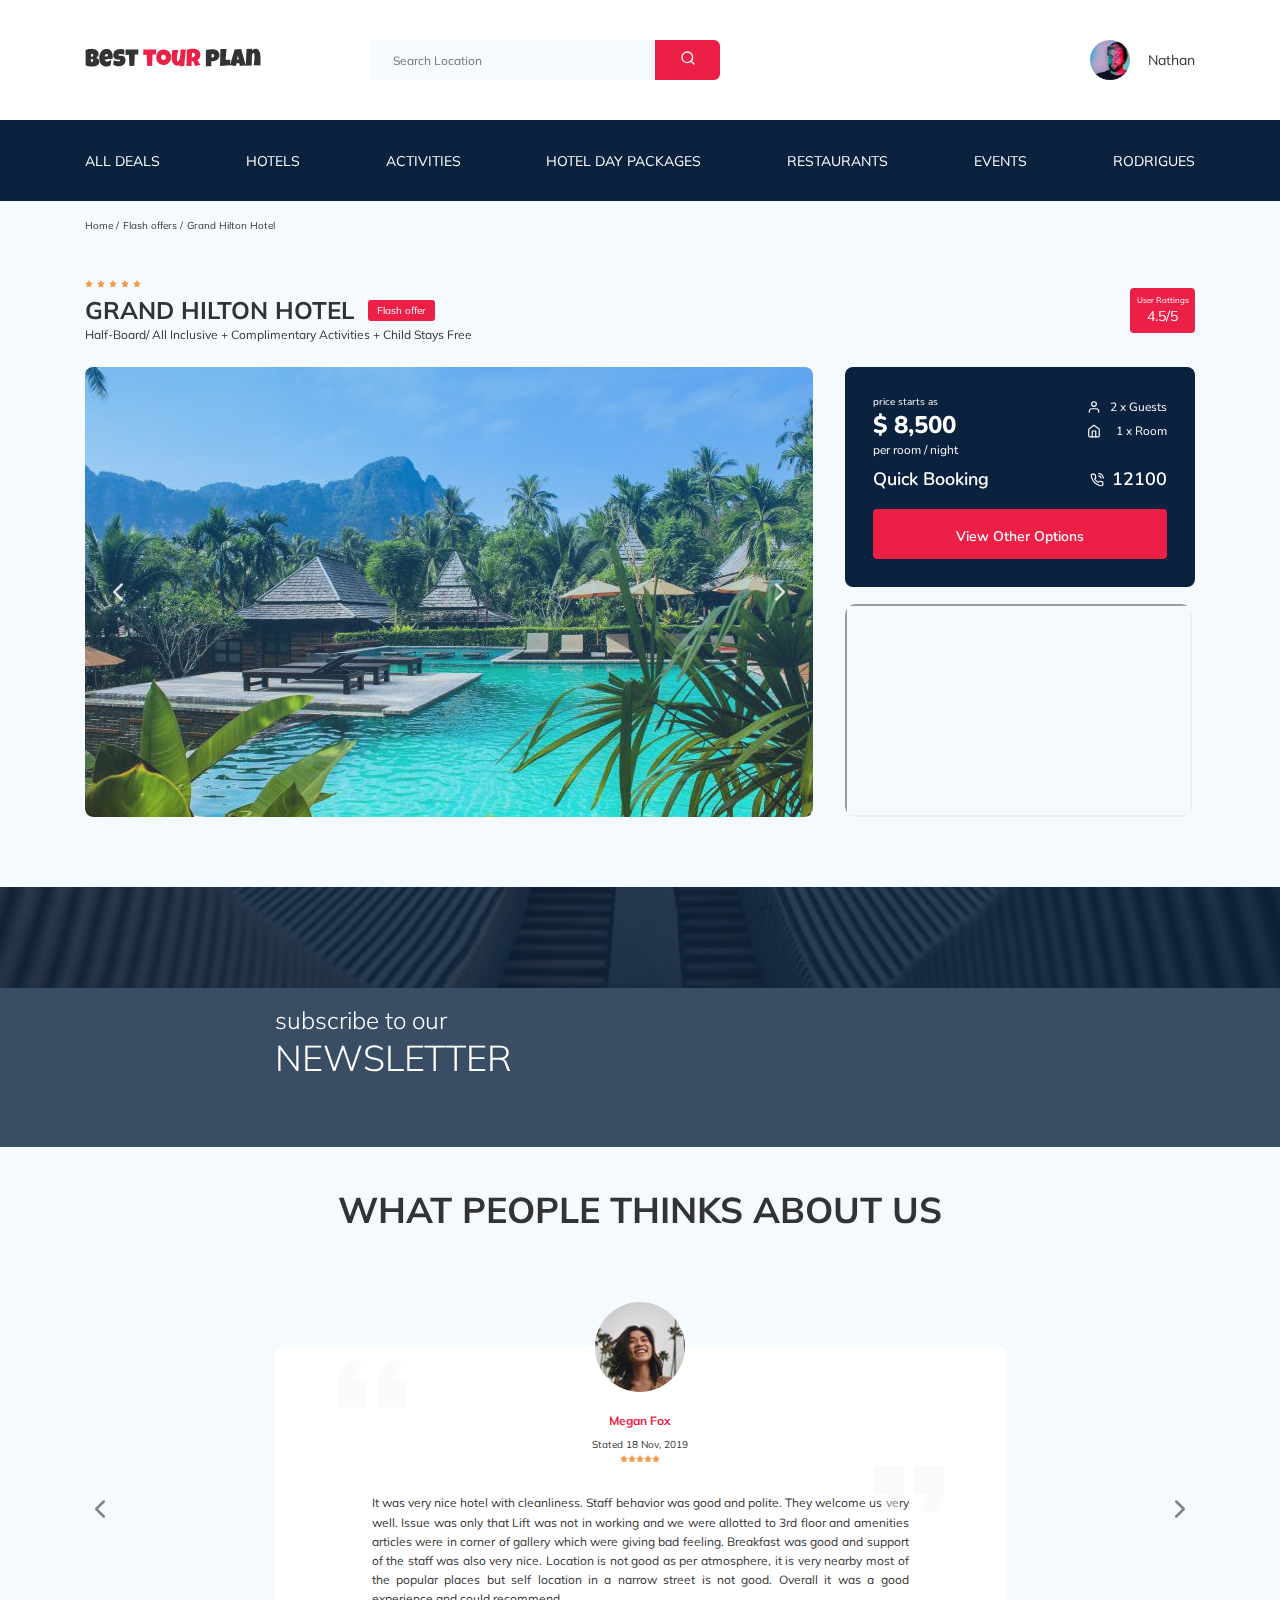
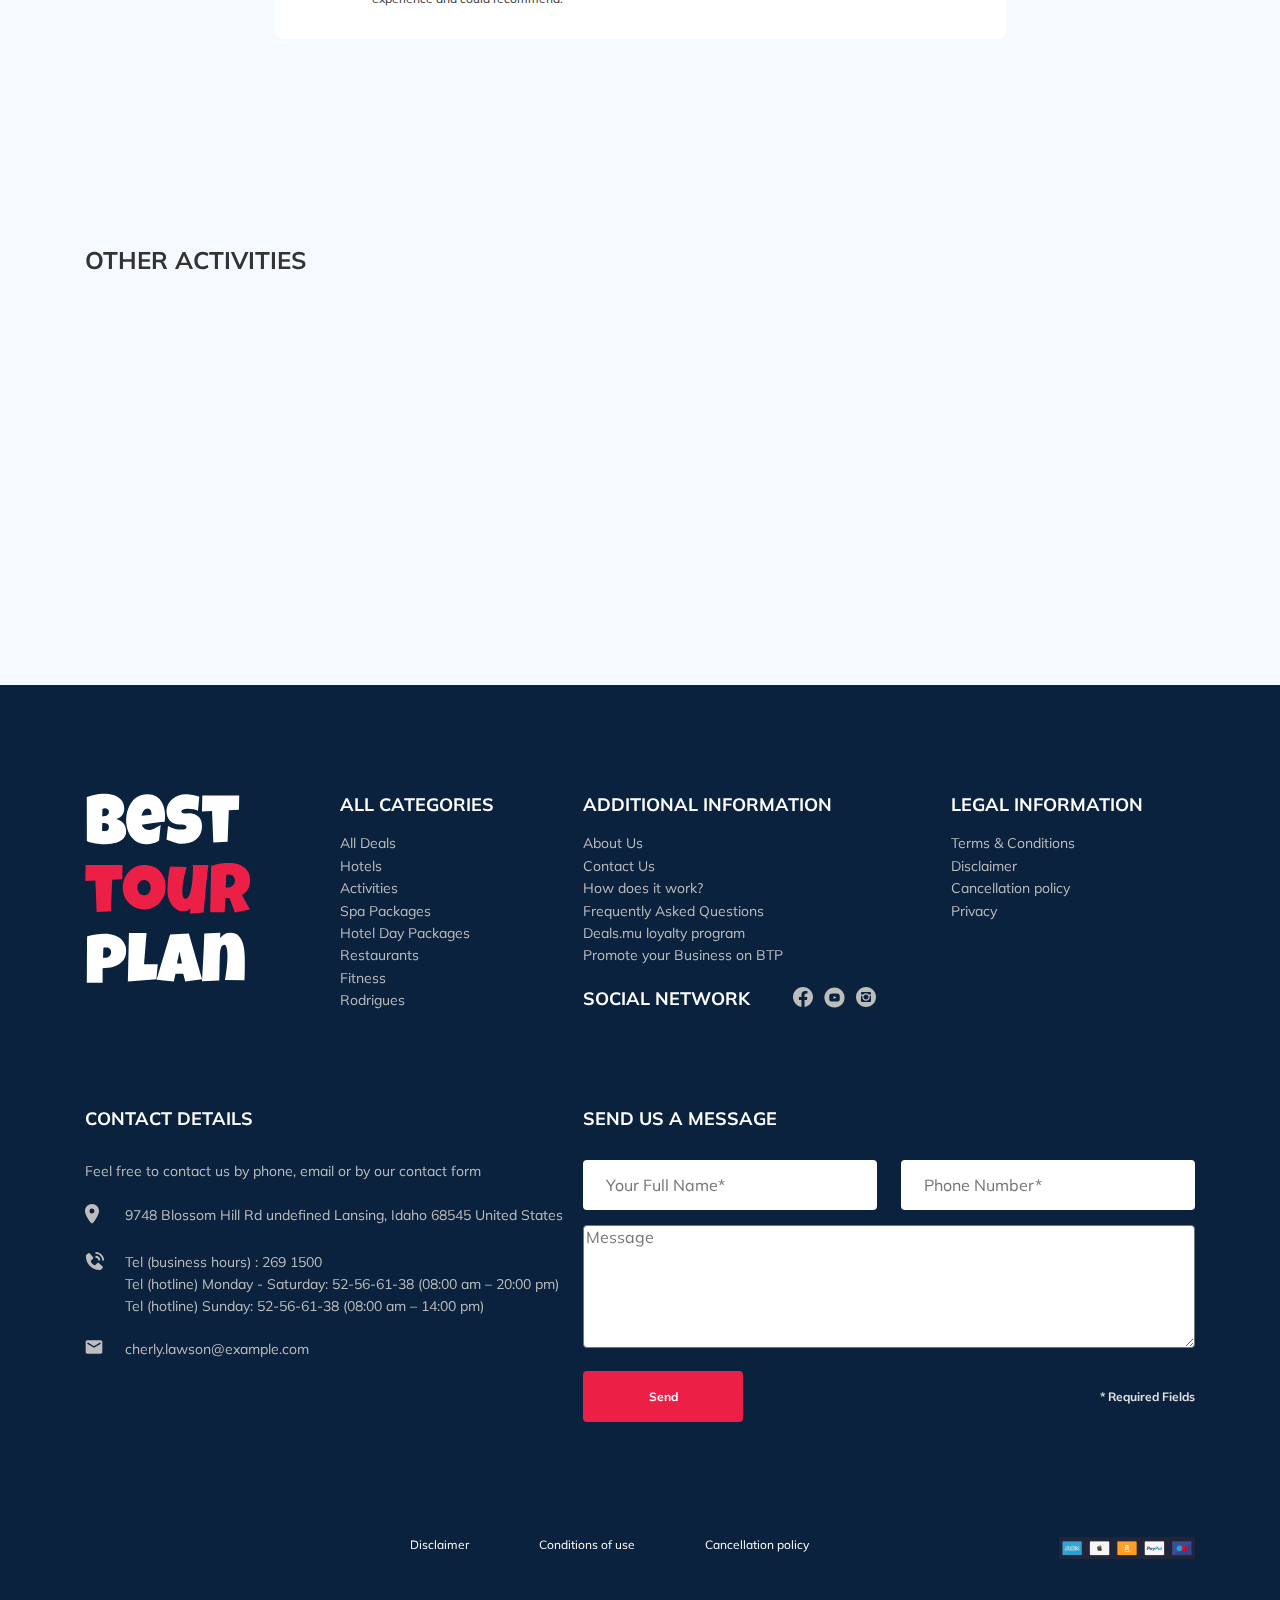
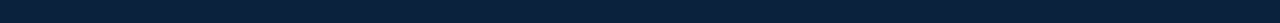
==== commit c1989ecd: "fix" ====
--- a/index.html
+++ b/index.html
@@ -261,9 +261,6 @@
                   src="https://www.google.com/maps/embed?pb=!1m18!1m12!1m3!1d3952.0412755648777!2d98.29254741525266!3d7.890750807946416!2m3!1f0!2f0!3f0!3m2!1i1024!2i768!4f13.1!3m3!1m2!1s0x30503b7bfcd9f903%3A0xf7065fac1e3d7c48!2sDoubleTree%20by%20Hilton%20Phuket%20Banthai%20Resort!5e0!3m2!1sru!2sua!4v1595322228282!5m2!1sru!2sua"
                   width="100%"
                   height="213"
-                  frameborder="0"
-                  style="border: 0;"
-                  allowfullscreen=""
                   aria-hidden="false"
                   tabindex="0"
                 ></iframe>
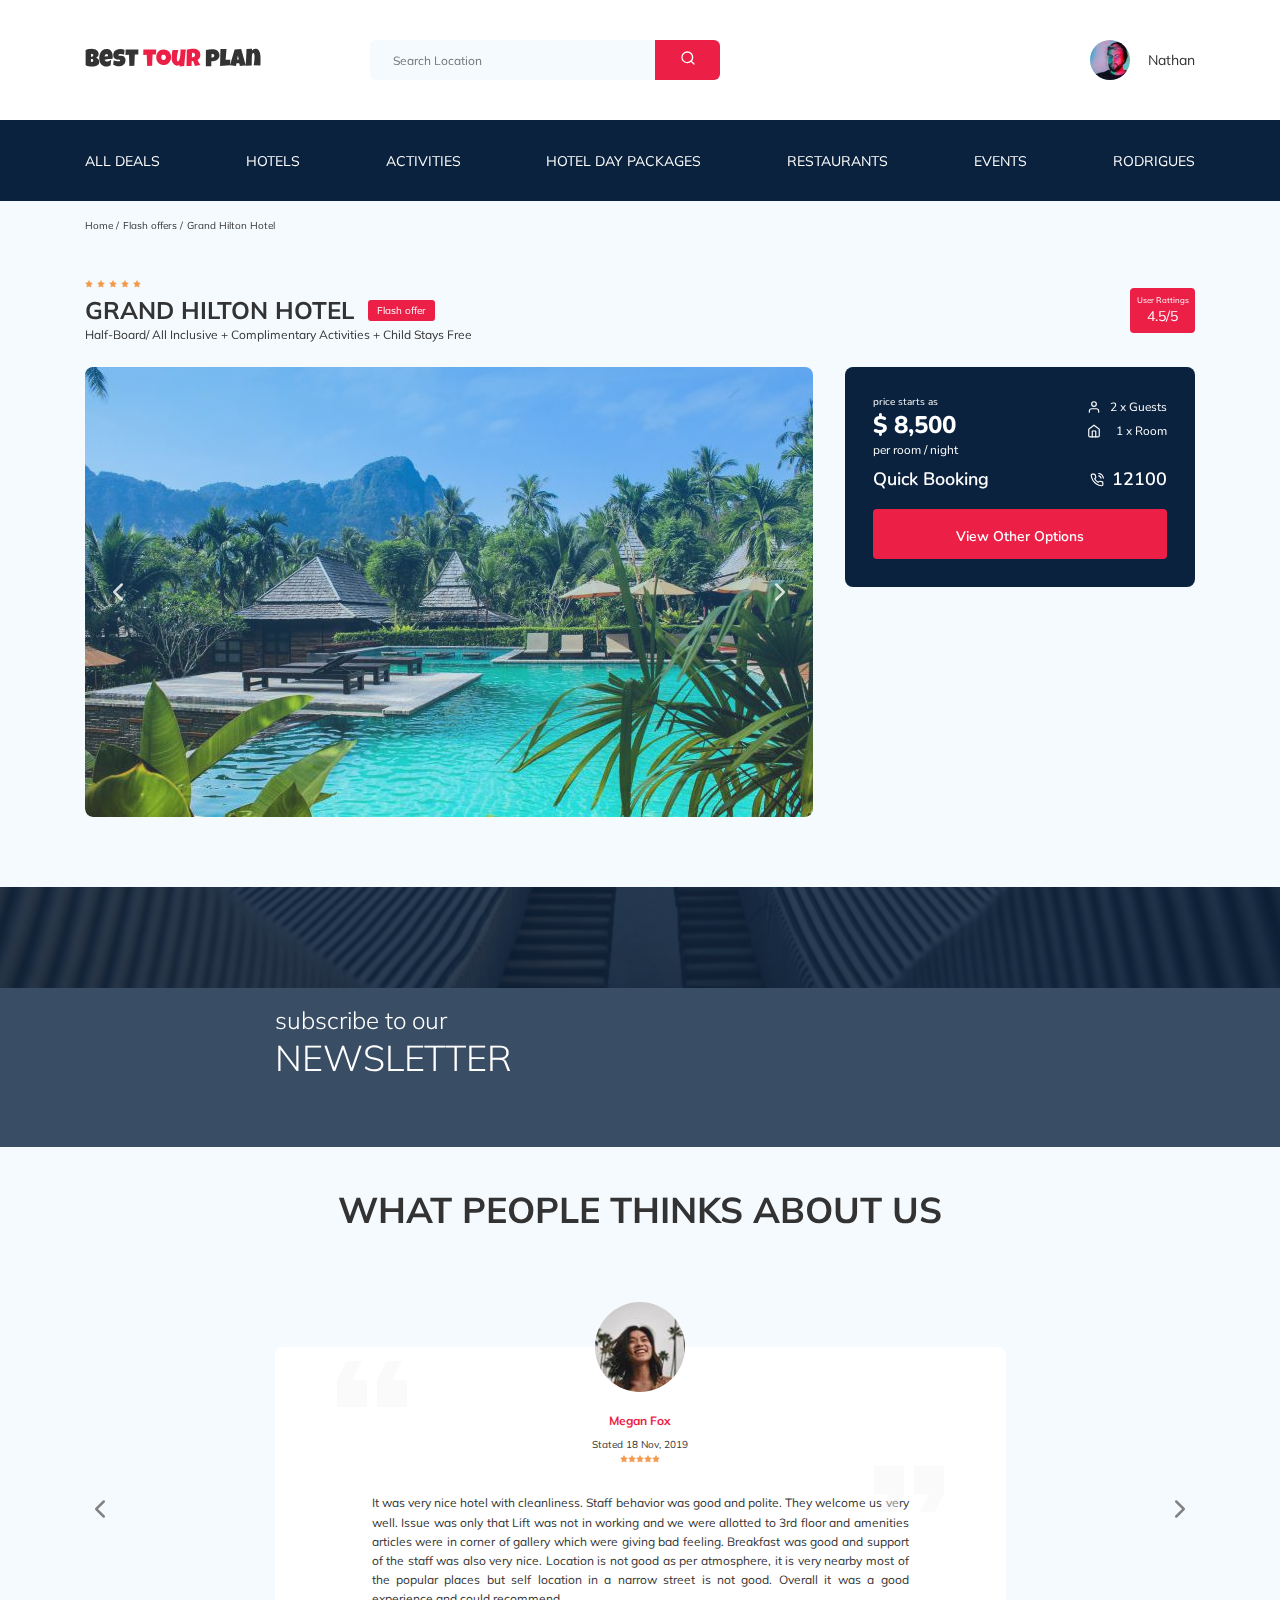
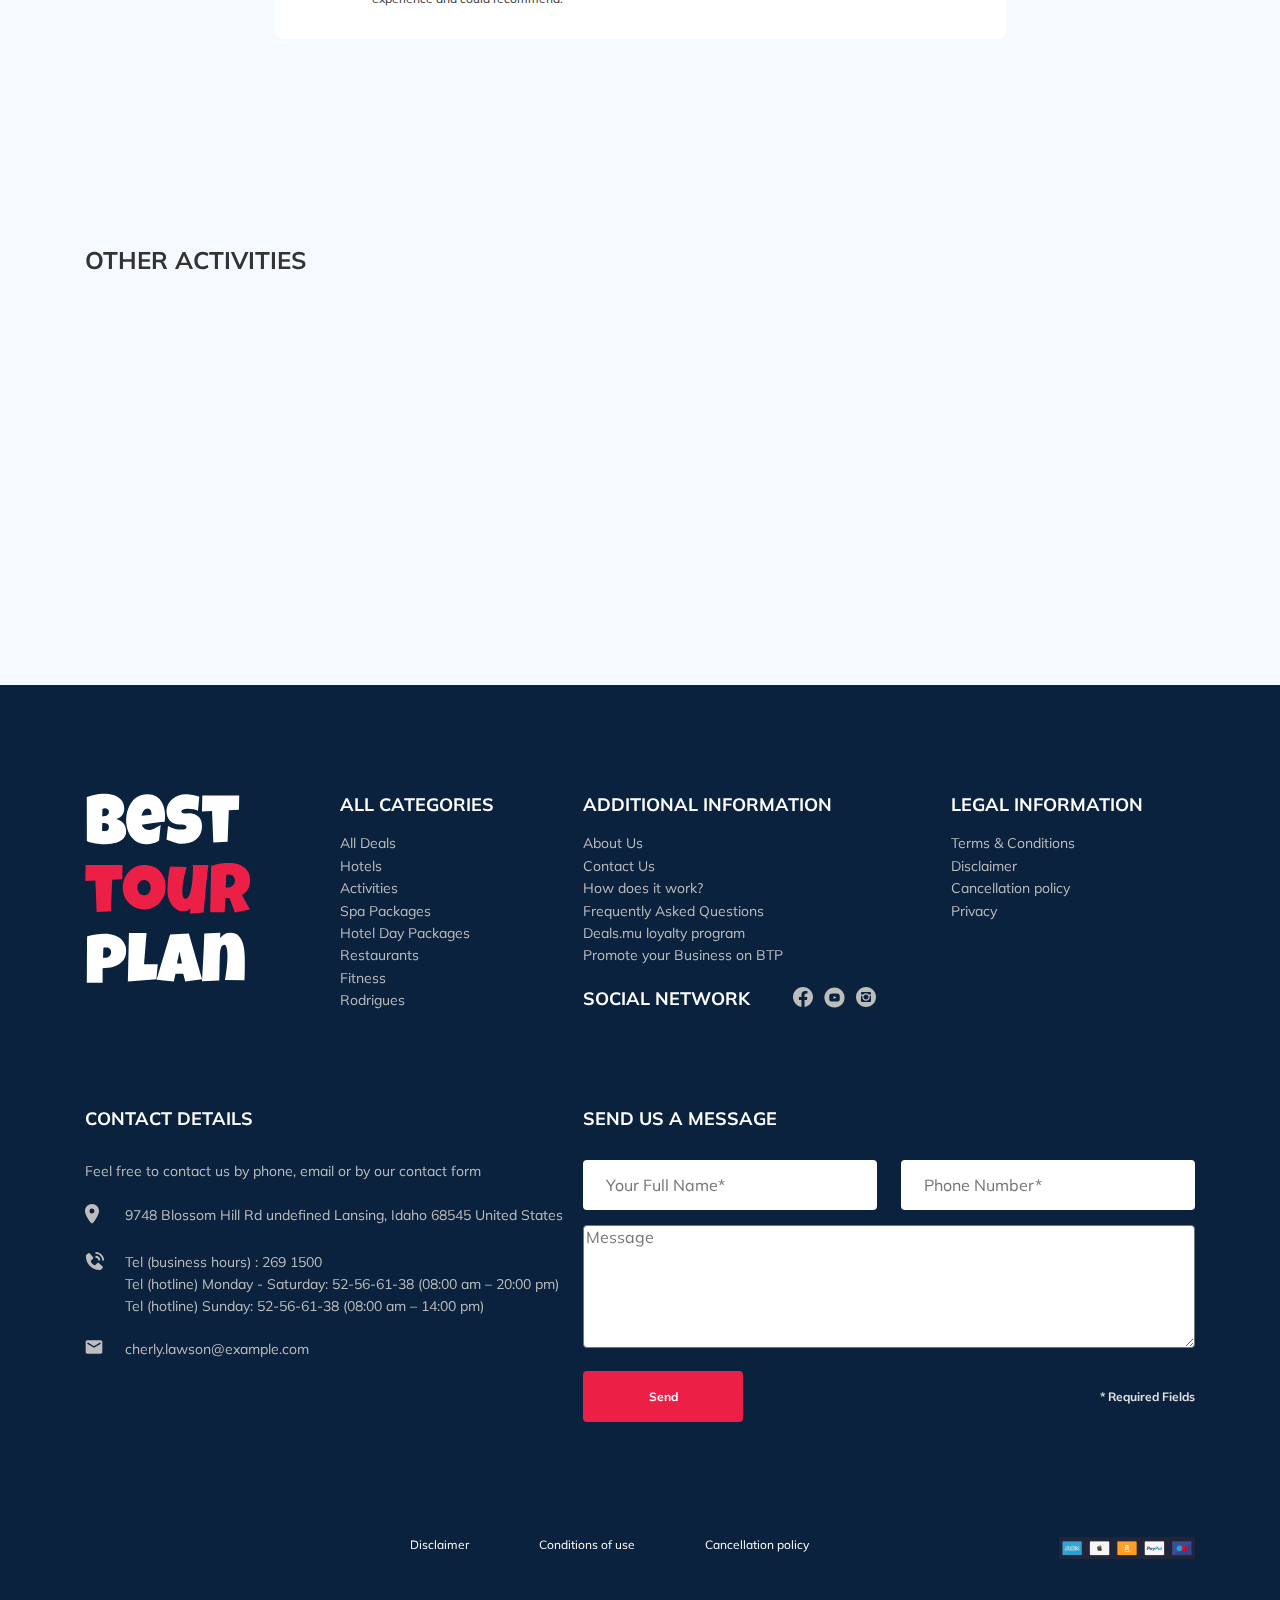
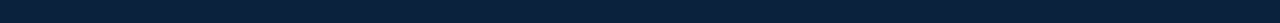
==== commit 4d99204f: "f" ====
--- a/index.html
+++ b/index.html
@@ -262,7 +262,10 @@
                   width="100%"
                   height="213"
                   aria-hidden="false"
+                  frameborder="0"
+                  style="border: 0;"
                   tabindex="0"
+                  aria-hidden="false"
                 ></iframe>
               </div>
               <!-- /.map -->
